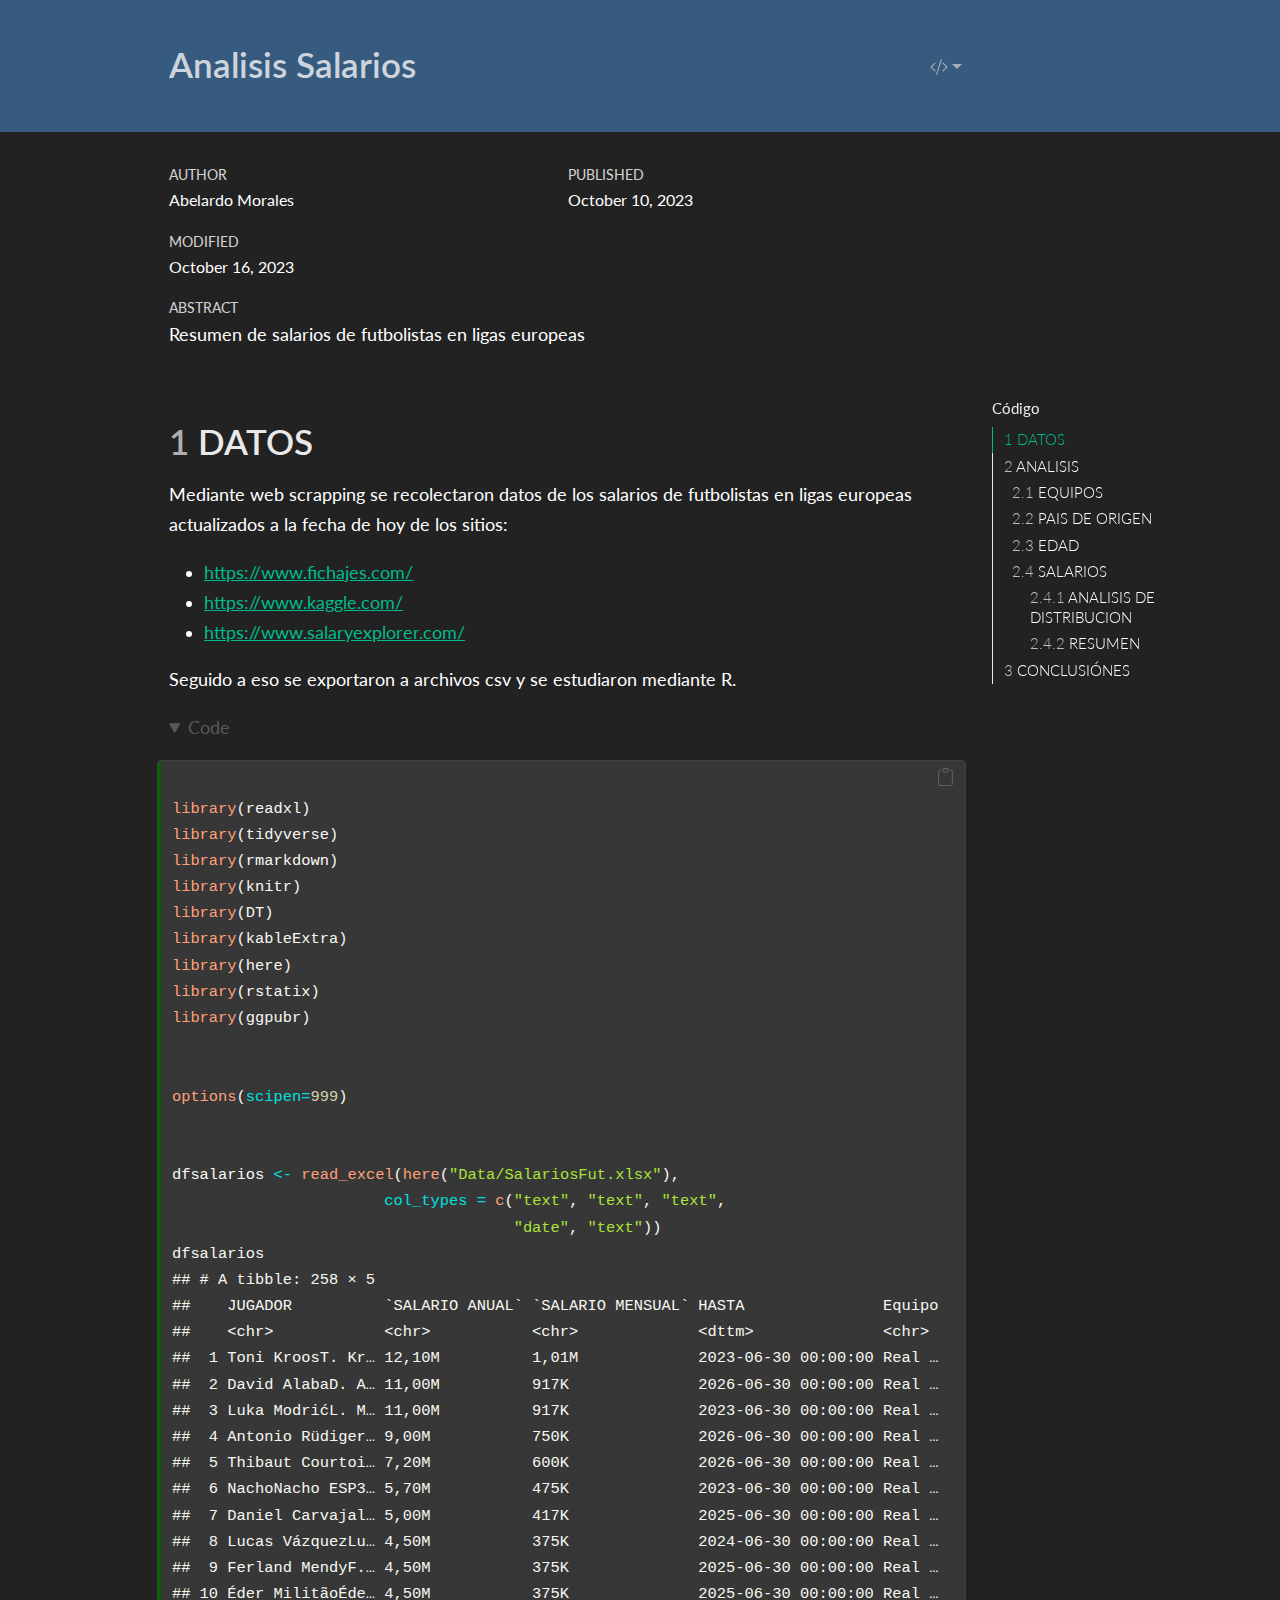
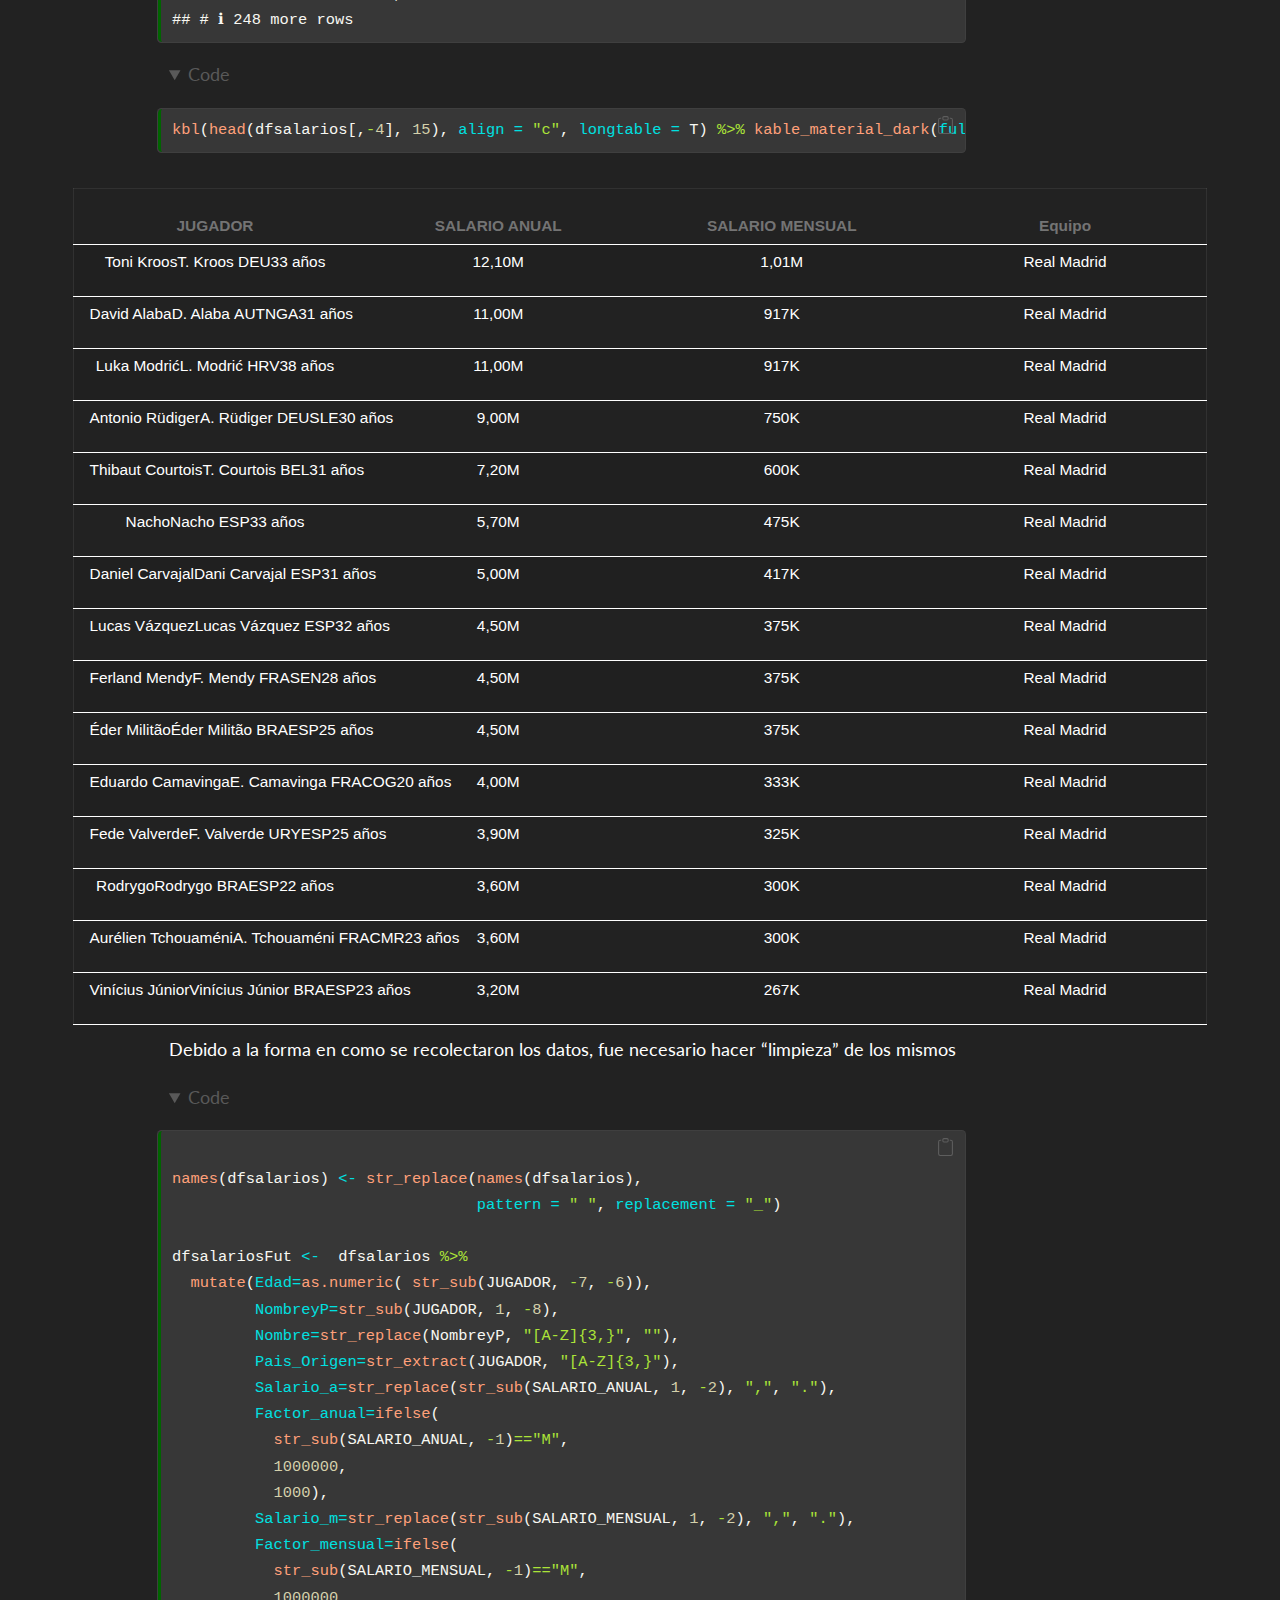
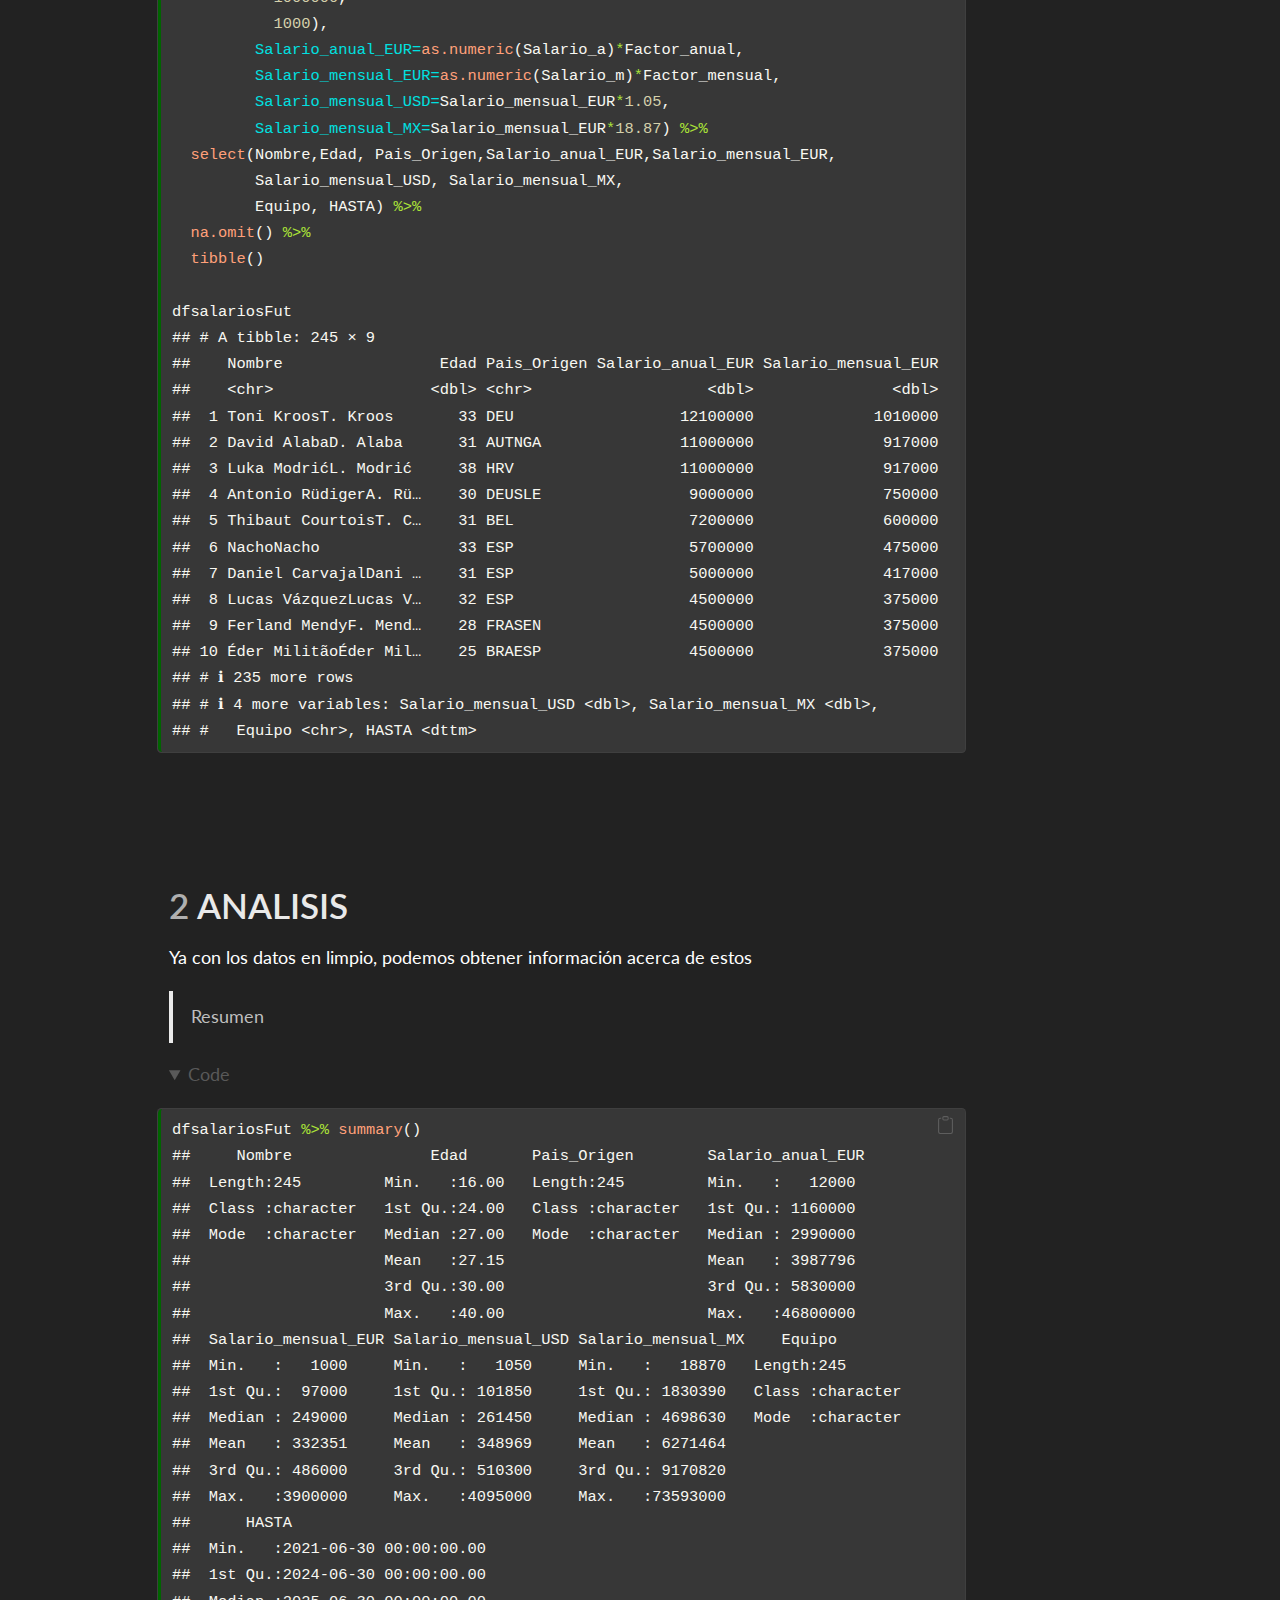
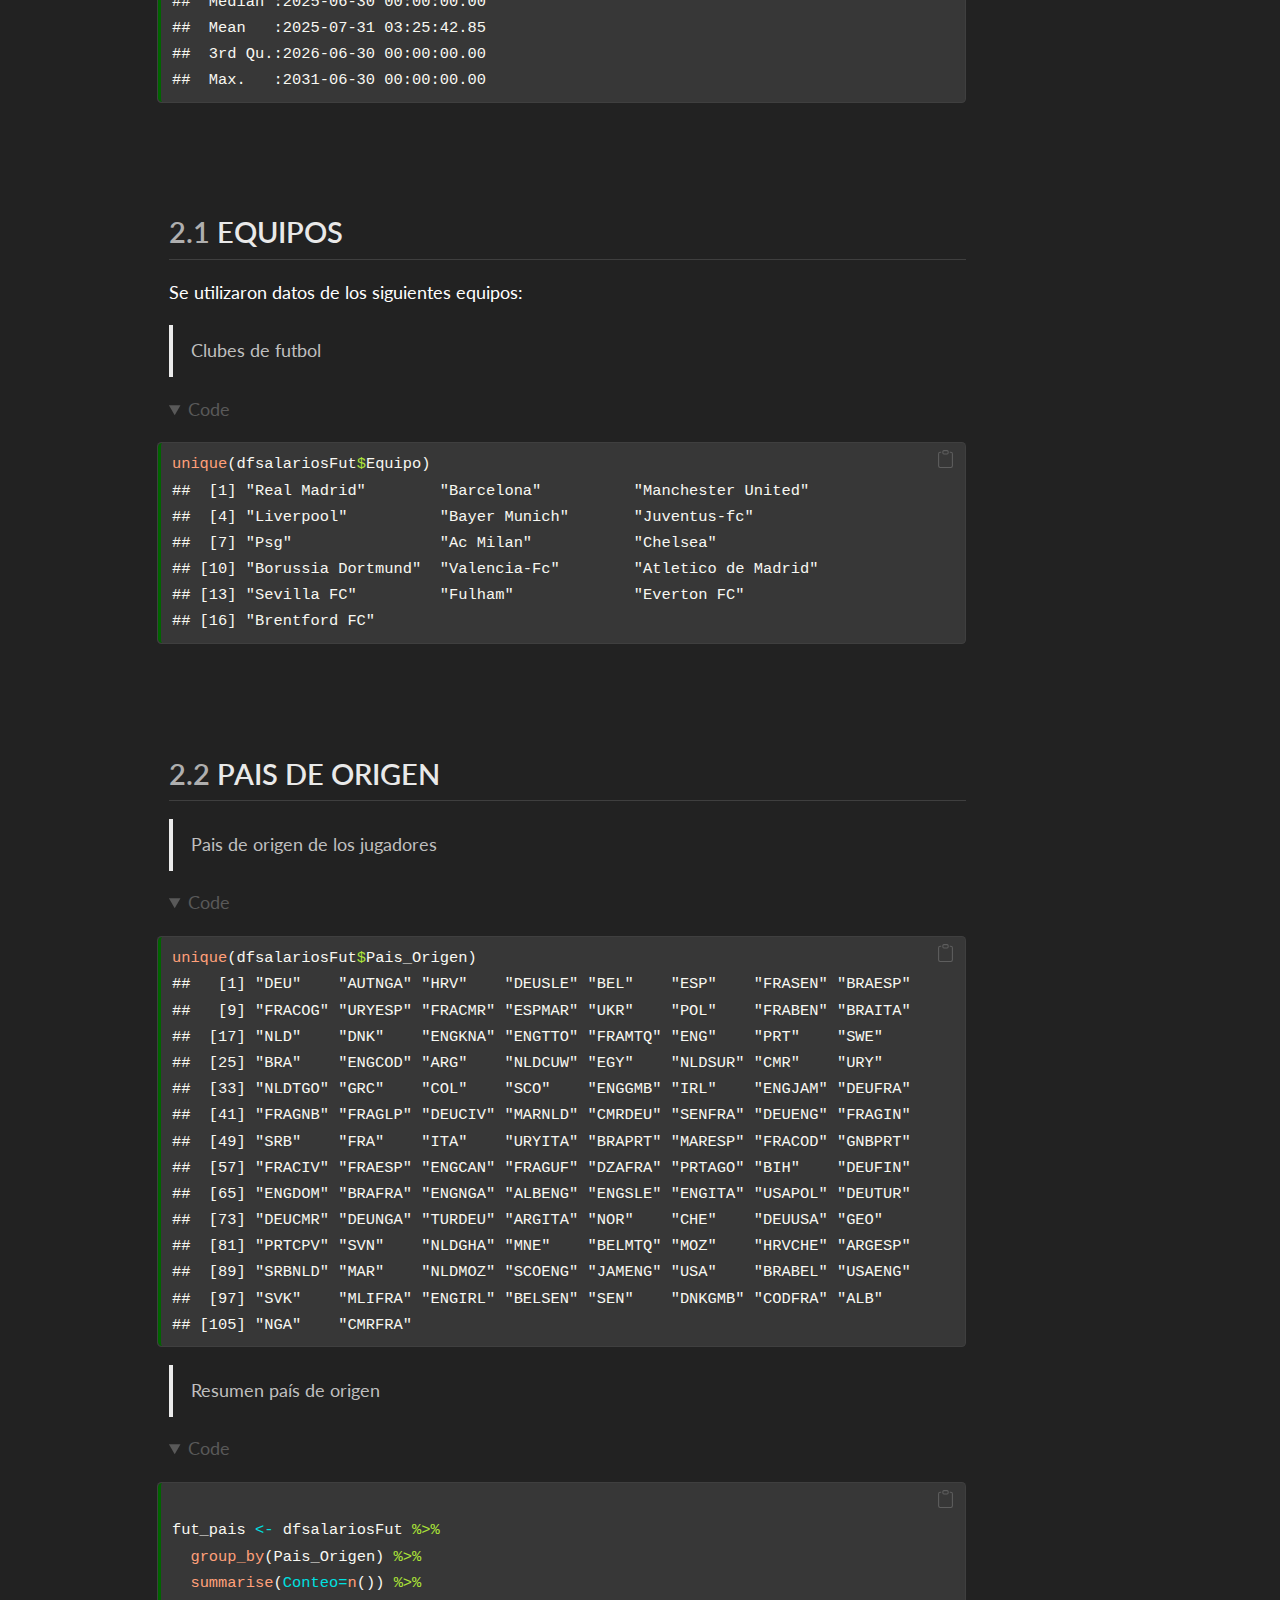
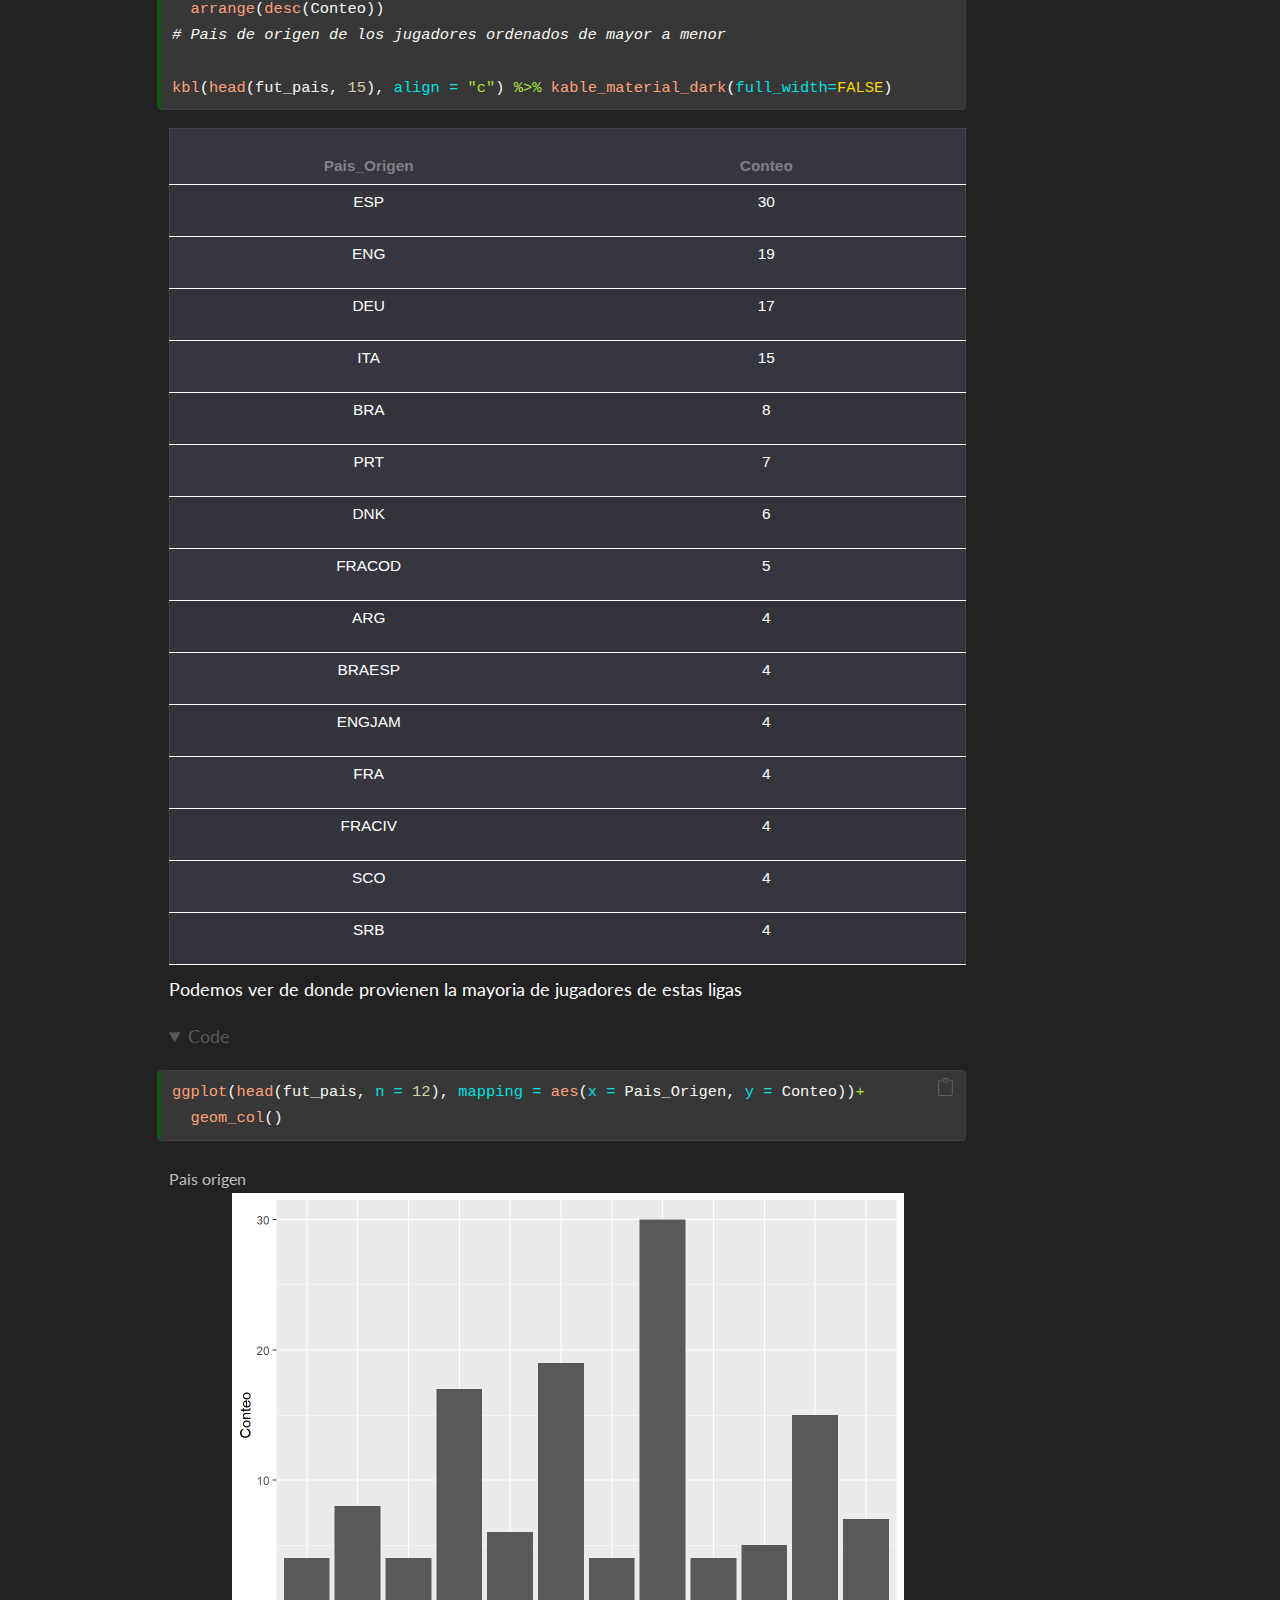
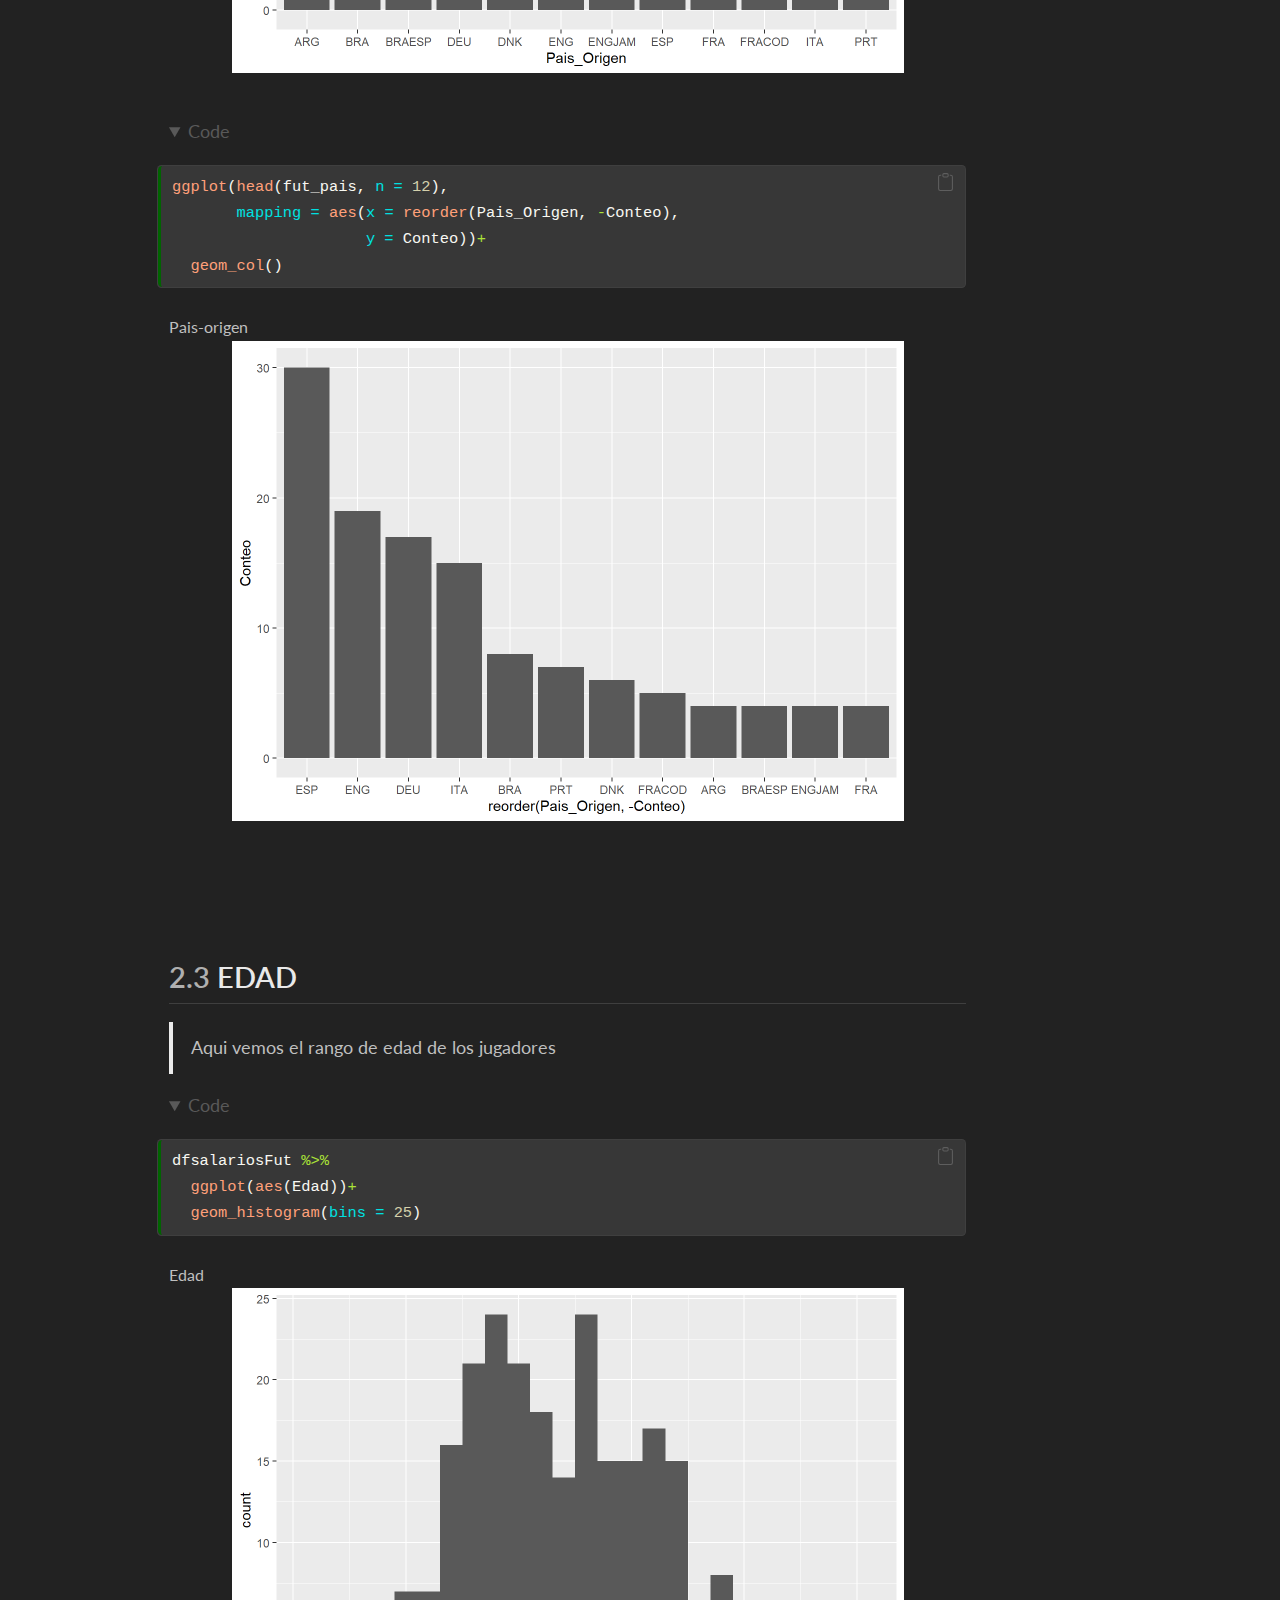
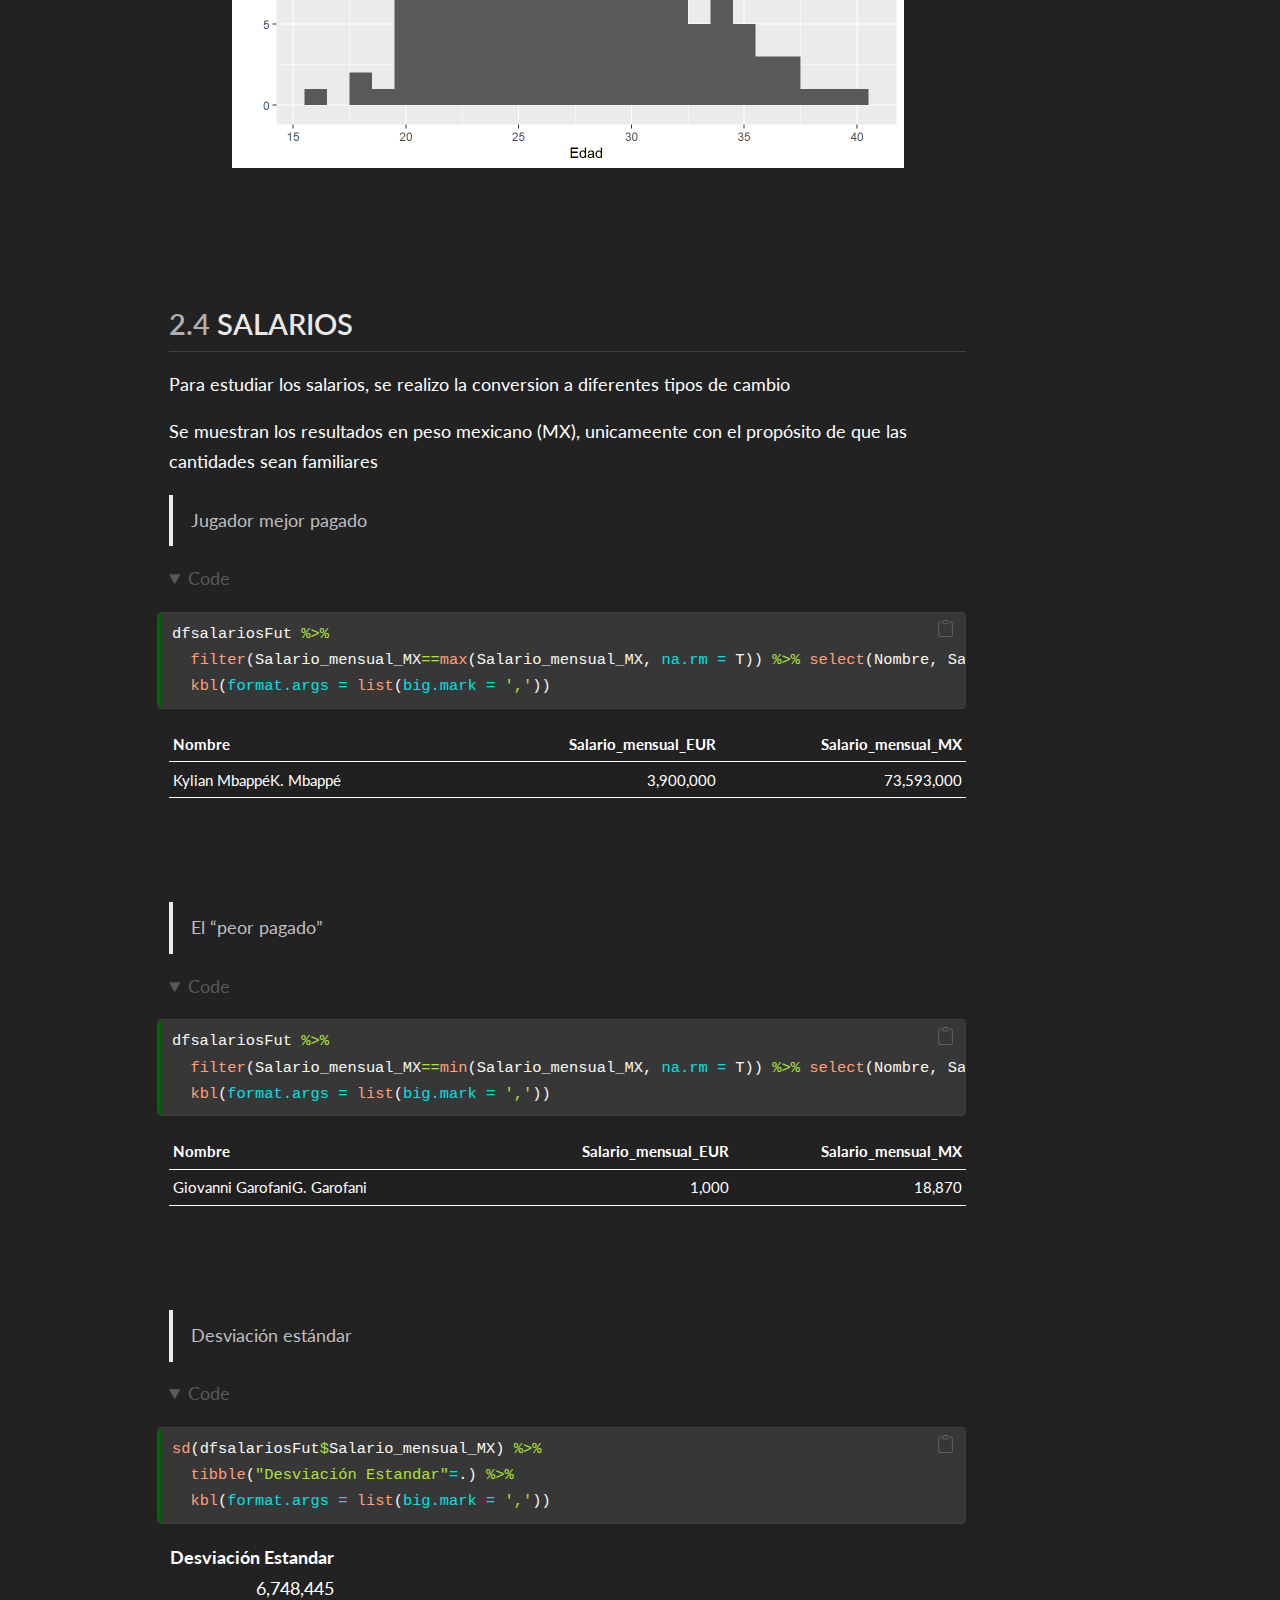
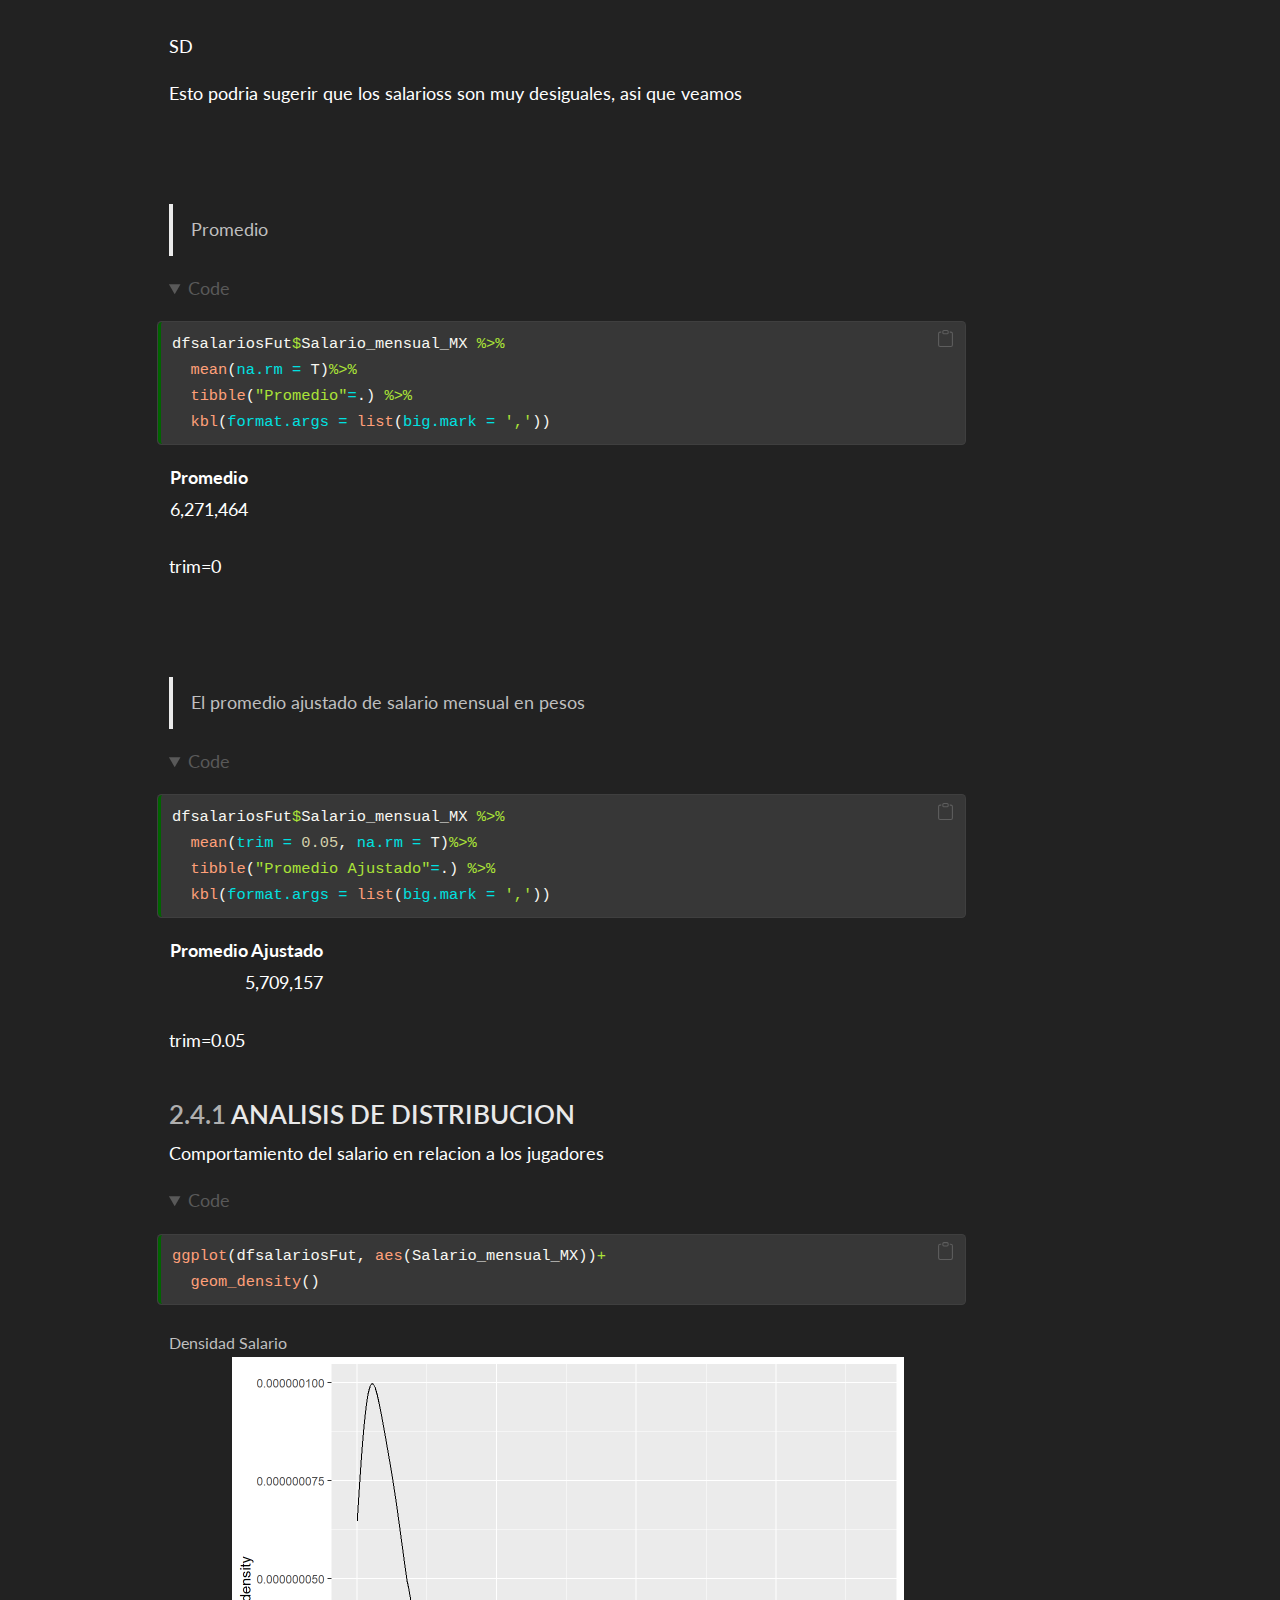
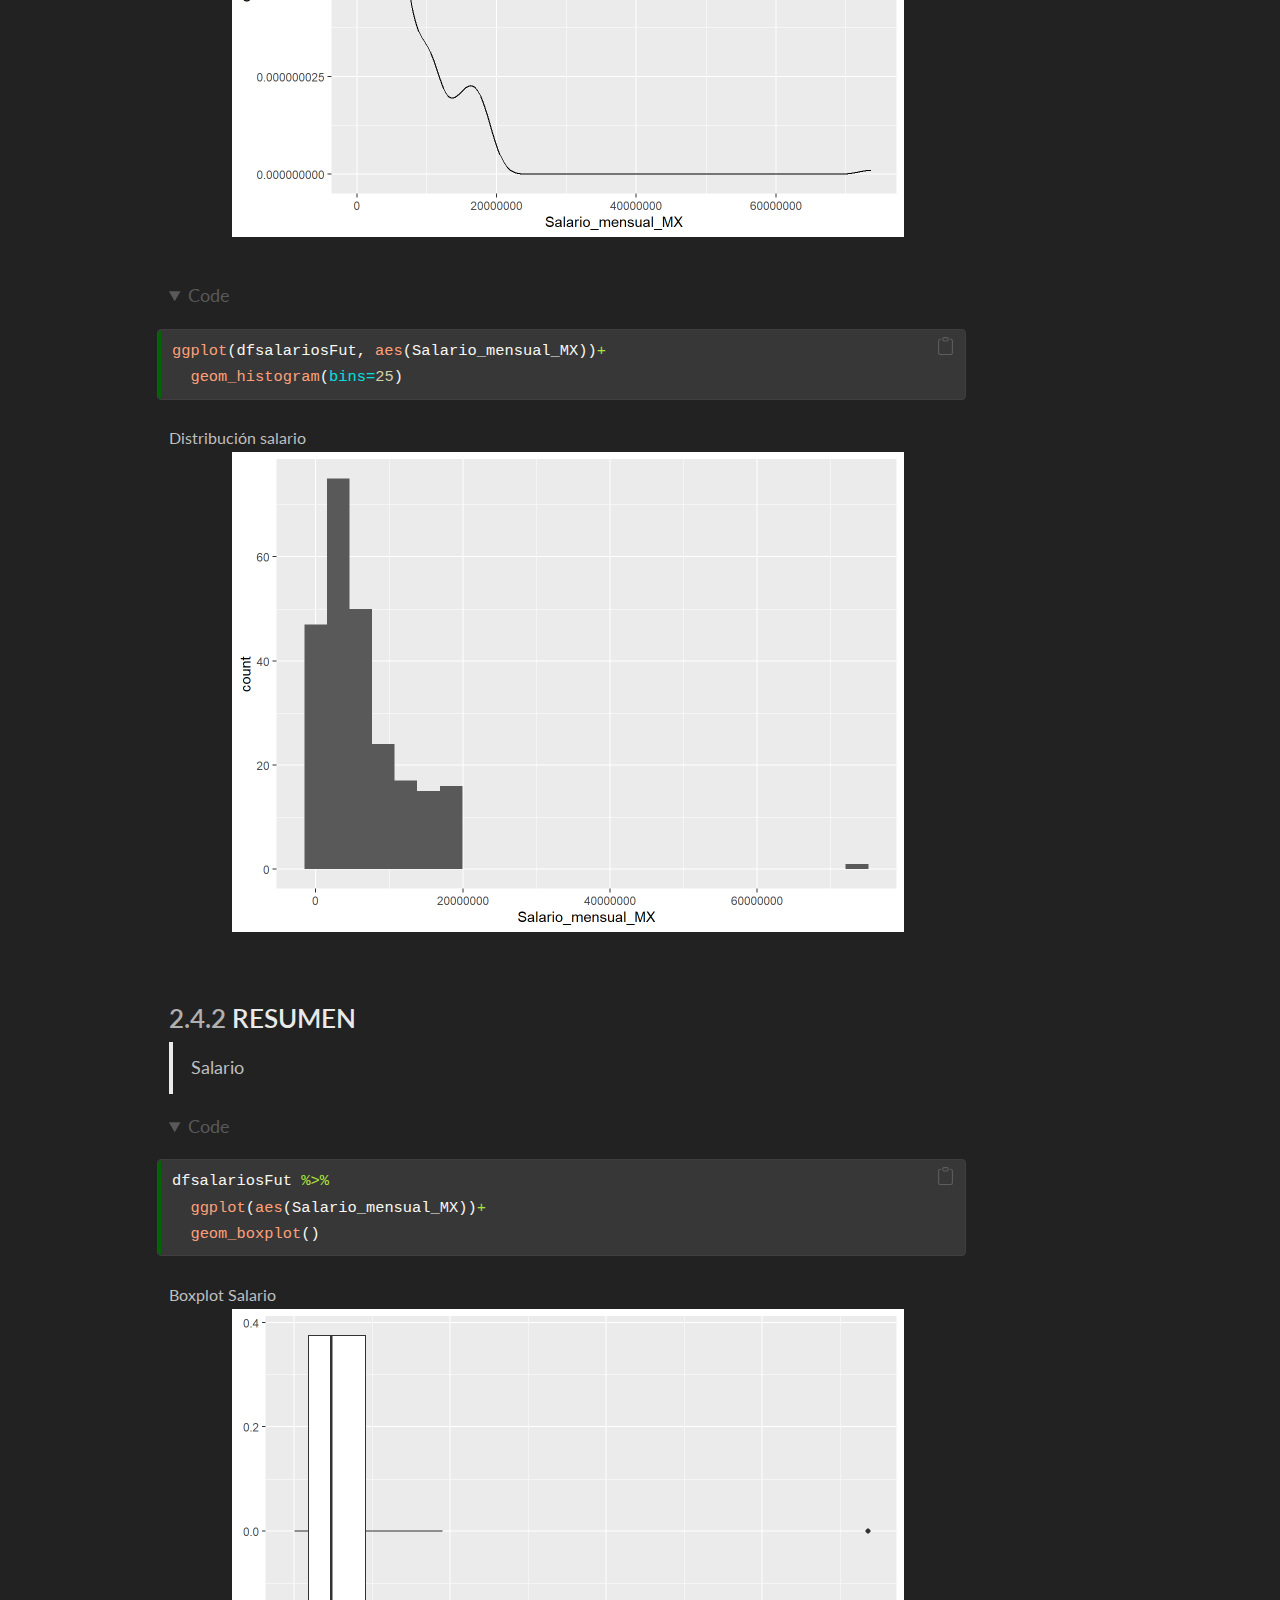
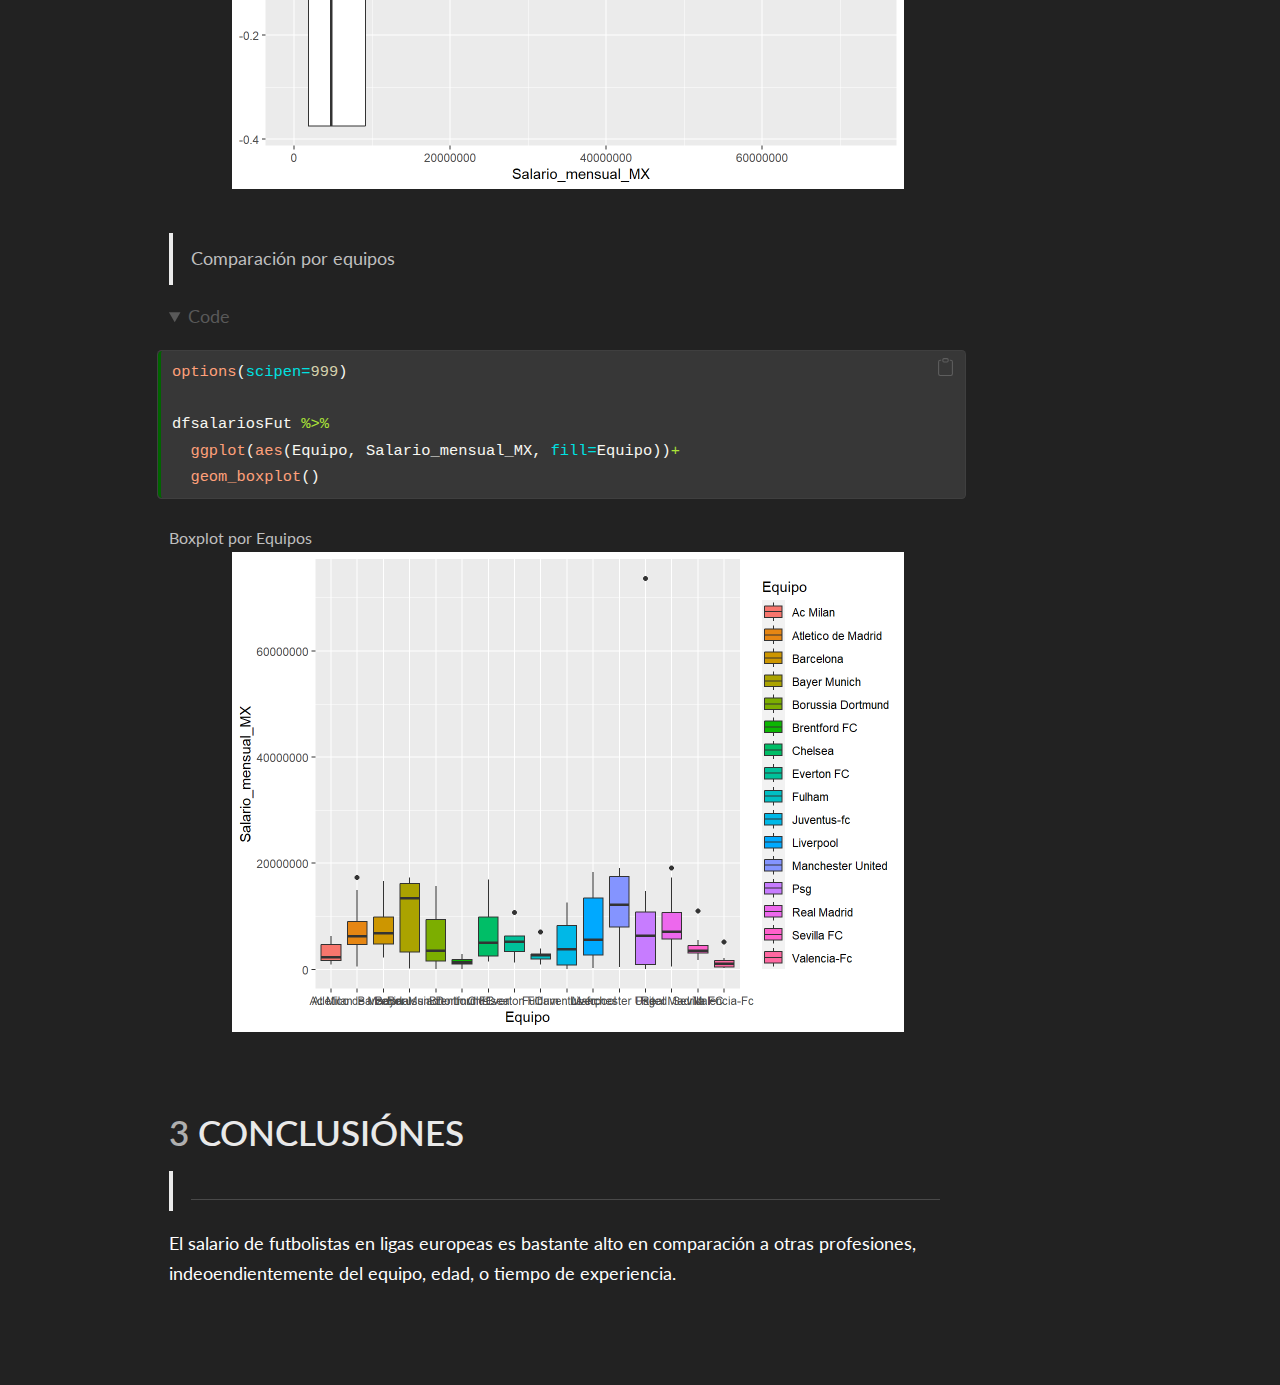
==== ReporteQuarto/index.html @ 5fb4c65b "update" ====
<!DOCTYPE html>
<html xmlns="http://www.w3.org/1999/xhtml" lang="en" xml:lang="en"><head>

<meta charset="utf-8">
<meta name="generator" content="quarto-1.3.450">

<meta name="viewport" content="width=device-width, initial-scale=1.0, user-scalable=yes">

<meta name="author" content="Abelardo Morales">
<meta name="dcterms.date" content="2023-10-10">
<meta name="keywords" content="R">

<title>Analisis Salarios</title>
<style>
code{white-space: pre-wrap;}
span.smallcaps{font-variant: small-caps;}
div.columns{display: flex; gap: min(4vw, 1.5em);}
div.column{flex: auto; overflow-x: auto;}
div.hanging-indent{margin-left: 1.5em; text-indent: -1.5em;}
ul.task-list{list-style: none;}
ul.task-list li input[type="checkbox"] {
  width: 0.8em;
  margin: 0 0.8em 0.2em -1em; /* quarto-specific, see https://github.com/quarto-dev/quarto-cli/issues/4556 */ 
  vertical-align: middle;
}
/* CSS for syntax highlighting */
pre > code.sourceCode { white-space: pre; position: relative; }
pre > code.sourceCode > span { display: inline-block; line-height: 1.25; }
pre > code.sourceCode > span:empty { height: 1.2em; }
.sourceCode { overflow: visible; }
code.sourceCode > span { color: inherit; text-decoration: inherit; }
div.sourceCode { margin: 1em 0; }
pre.sourceCode { margin: 0; }
@media screen {
div.sourceCode { overflow: auto; }
}
@media print {
pre > code.sourceCode { white-space: pre-wrap; }
pre > code.sourceCode > span { text-indent: -5em; padding-left: 5em; }
}
pre.numberSource code
  { counter-reset: source-line 0; }
pre.numberSource code > span
  { position: relative; left: -4em; counter-increment: source-line; }
pre.numberSource code > span > a:first-child::before
  { content: counter(source-line);
    position: relative; left: -1em; text-align: right; vertical-align: baseline;
    border: none; display: inline-block;
    -webkit-touch-callout: none; -webkit-user-select: none;
    -khtml-user-select: none; -moz-user-select: none;
    -ms-user-select: none; user-select: none;
    padding: 0 4px; width: 4em;
  }
pre.numberSource { margin-left: 3em;  padding-left: 4px; }
div.sourceCode
  {   }
@media screen {
pre > code.sourceCode > span > a:first-child::before { text-decoration: underline; }
}
</style>


<script src="index_files/libs/clipboard/clipboard.min.js"></script>
<script src="index_files/libs/quarto-html/quarto.js"></script>
<script src="index_files/libs/quarto-html/popper.min.js"></script>
<script src="index_files/libs/quarto-html/tippy.umd.min.js"></script>
<script src="index_files/libs/quarto-html/anchor.min.js"></script>
<link href="index_files/libs/quarto-html/tippy.css" rel="stylesheet">
<link href="index_files/libs/quarto-html/quarto-syntax-highlighting-dark.css" rel="stylesheet" id="quarto-text-highlighting-styles">
<script src="index_files/libs/bootstrap/bootstrap.min.js"></script>
<link href="index_files/libs/bootstrap/bootstrap-icons.css" rel="stylesheet">
<link href="index_files/libs/bootstrap/bootstrap.min.css" rel="stylesheet" id="quarto-bootstrap" data-mode="dark">
<style>html{ scroll-behavior: smooth; }</style>
<script async="" src="https://hypothes.is/embed.js"></script>

<script src="index_files/libs/kePrint-0.0.1/kePrint.js"></script>
<link href="index_files/libs/lightable-0.0.1/lightable.css" rel="stylesheet">


</head>

<body>

<header id="title-block-header" class="quarto-title-block default page-columns page-full">
  <div class="quarto-title-banner page-columns page-full">
    <div class="quarto-title column-body">
      <div class="quarto-title-block"><div><h1 class="title">Analisis Salarios</h1><button type="button" class="btn code-tools-button dropdown-toggle" id="quarto-code-tools-menu" data-bs-toggle="dropdown" aria-expanded="false"><i class="bi"></i></button><ul class="dropdown-menu dropdown-menu-end" aria-labelelledby="quarto-code-tools-menu"><li><a id="quarto-show-all-code" class="dropdown-item" href="javascript:void(0)" role="button">Show All Code</a></li><li><a id="quarto-hide-all-code" class="dropdown-item" href="javascript:void(0)" role="button">Hide All Code</a></li></ul></div></div>
                      </div>
  </div>
    
  
  <div class="quarto-title-meta">

      <div>
      <div class="quarto-title-meta-heading">Author</div>
      <div class="quarto-title-meta-contents">
               <p>Abelardo Morales </p>
            </div>
    </div>
      
      <div>
      <div class="quarto-title-meta-heading">Published</div>
      <div class="quarto-title-meta-contents">
        <p class="date">October 10, 2023</p>
      </div>
    </div>
    
      <div>
      <div class="quarto-title-meta-heading">Modified</div>
      <div class="quarto-title-meta-contents">
        <p class="date-modified">October 16, 2023</p>
      </div>
    </div>
      
    </div>
    
  <div>
    <div class="abstract">
      <div class="abstract-title">Abstract</div>
      Resumen de salarios de futbolistas en ligas europeas
    </div>
  </div>
  
  </header><div id="quarto-content" class="page-columns page-rows-contents page-layout-article">
<div id="quarto-margin-sidebar" class="sidebar margin-sidebar">
  <nav id="TOC" role="doc-toc" class="toc-active" data-toc-expanded="99">
    <h2 id="toc-title">Código</h2>
   
  <ul>
  <li><a href="#datos" id="toc-datos" class="nav-link active" data-scroll-target="#datos"><span class="header-section-number">1</span> DATOS</a></li>
  <li><a href="#analisis" id="toc-analisis" class="nav-link" data-scroll-target="#analisis"><span class="header-section-number">2</span> ANALISIS</a>
  <ul class="collapse">
  <li><a href="#equipos" id="toc-equipos" class="nav-link" data-scroll-target="#equipos"><span class="header-section-number">2.1</span> EQUIPOS</a></li>
  <li><a href="#pais-de-origen" id="toc-pais-de-origen" class="nav-link" data-scroll-target="#pais-de-origen"><span class="header-section-number">2.2</span> PAIS DE ORIGEN</a></li>
  <li><a href="#edad" id="toc-edad" class="nav-link" data-scroll-target="#edad"><span class="header-section-number">2.3</span> EDAD</a></li>
  <li><a href="#salarios" id="toc-salarios" class="nav-link" data-scroll-target="#salarios"><span class="header-section-number">2.4</span> SALARIOS</a>
  <ul class="collapse">
  <li><a href="#analisis-de-distribucion" id="toc-analisis-de-distribucion" class="nav-link" data-scroll-target="#analisis-de-distribucion"><span class="header-section-number">2.4.1</span> ANALISIS DE DISTRIBUCION</a></li>
  <li><a href="#resumen" id="toc-resumen" class="nav-link" data-scroll-target="#resumen"><span class="header-section-number">2.4.2</span> RESUMEN</a></li>
  </ul></li>
  </ul></li>
  <li><a href="#conclusiónes" id="toc-conclusiónes" class="nav-link" data-scroll-target="#conclusiónes"><span class="header-section-number">3</span> CONCLUSIÓNES</a></li>
  </ul>
</nav>
</div>
<main class="content quarto-banner-title-block page-columns page-full" id="quarto-document-content">




<section id="datos" class="level1 page-columns page-full" data-number="1">
<h1 data-number="1"><span class="header-section-number">1</span> DATOS</h1>
<p>Mediante web scrapping se recolectaron datos de los salarios de futbolistas en ligas europeas actualizados a la fecha de hoy de los sitios:</p>
<ul>
<li><a href="https://www.fichajes.com/" class="uri">https://www.fichajes.com/</a></li>
<li><a href="https://www.kaggle.com/" class="uri">https://www.kaggle.com/</a></li>
<li><a href="https://www.salaryexplorer.com/" class="uri">https://www.salaryexplorer.com/</a></li>
</ul>
<p>Seguido a eso se exportaron a archivos csv y se estudiaron mediante R.</p>
<div class="cell" data-hash="index_cache/html/unnamed-chunk-1_920310e2df97a8ed7e8fec49a8bfa2b3">
<details open="">
<summary>Code</summary>
<div class="sourceCode cell-code" id="cb1"><pre class="sourceCode r code-with-copy"><code class="sourceCode r"><span id="cb1-1"><a href="#cb1-1" aria-hidden="true" tabindex="-1"></a></span>
<span id="cb1-2"><a href="#cb1-2" aria-hidden="true" tabindex="-1"></a><span class="fu">library</span>(readxl)</span>
<span id="cb1-3"><a href="#cb1-3" aria-hidden="true" tabindex="-1"></a><span class="fu">library</span>(tidyverse)</span>
<span id="cb1-4"><a href="#cb1-4" aria-hidden="true" tabindex="-1"></a><span class="fu">library</span>(rmarkdown)</span>
<span id="cb1-5"><a href="#cb1-5" aria-hidden="true" tabindex="-1"></a><span class="fu">library</span>(knitr)</span>
<span id="cb1-6"><a href="#cb1-6" aria-hidden="true" tabindex="-1"></a><span class="fu">library</span>(DT)</span>
<span id="cb1-7"><a href="#cb1-7" aria-hidden="true" tabindex="-1"></a><span class="fu">library</span>(kableExtra)</span>
<span id="cb1-8"><a href="#cb1-8" aria-hidden="true" tabindex="-1"></a><span class="fu">library</span>(here)</span>
<span id="cb1-9"><a href="#cb1-9" aria-hidden="true" tabindex="-1"></a><span class="fu">library</span>(rstatix)</span>
<span id="cb1-10"><a href="#cb1-10" aria-hidden="true" tabindex="-1"></a><span class="fu">library</span>(ggpubr)</span>
<span id="cb1-11"><a href="#cb1-11" aria-hidden="true" tabindex="-1"></a></span>
<span id="cb1-12"><a href="#cb1-12" aria-hidden="true" tabindex="-1"></a></span>
<span id="cb1-13"><a href="#cb1-13" aria-hidden="true" tabindex="-1"></a><span class="fu">options</span>(<span class="at">scipen=</span><span class="dv">999</span>)</span>
<span id="cb1-14"><a href="#cb1-14" aria-hidden="true" tabindex="-1"></a></span>
<span id="cb1-15"><a href="#cb1-15" aria-hidden="true" tabindex="-1"></a></span>
<span id="cb1-16"><a href="#cb1-16" aria-hidden="true" tabindex="-1"></a>dfsalarios <span class="ot">&lt;-</span> <span class="fu">read_excel</span>(<span class="fu">here</span>(<span class="st">"Data/SalariosFut.xlsx"</span>), </span>
<span id="cb1-17"><a href="#cb1-17" aria-hidden="true" tabindex="-1"></a>                       <span class="at">col_types =</span> <span class="fu">c</span>(<span class="st">"text"</span>, <span class="st">"text"</span>, <span class="st">"text"</span>, </span>
<span id="cb1-18"><a href="#cb1-18" aria-hidden="true" tabindex="-1"></a>                                     <span class="st">"date"</span>, <span class="st">"text"</span>))</span>
<span id="cb1-19"><a href="#cb1-19" aria-hidden="true" tabindex="-1"></a>dfsalarios</span>
<span id="cb1-20"><a href="#cb1-20" aria-hidden="true" tabindex="-1"></a><span class="do">## # A tibble: 258 × 5</span></span>
<span id="cb1-21"><a href="#cb1-21" aria-hidden="true" tabindex="-1"></a><span class="do">##    JUGADOR          `SALARIO ANUAL` `SALARIO MENSUAL` HASTA               Equipo</span></span>
<span id="cb1-22"><a href="#cb1-22" aria-hidden="true" tabindex="-1"></a><span class="do">##    &lt;chr&gt;            &lt;chr&gt;           &lt;chr&gt;             &lt;dttm&gt;              &lt;chr&gt; </span></span>
<span id="cb1-23"><a href="#cb1-23" aria-hidden="true" tabindex="-1"></a><span class="do">##  1 Toni KroosT. Kr… 12,10M          1,01M             2023-06-30 00:00:00 Real …</span></span>
<span id="cb1-24"><a href="#cb1-24" aria-hidden="true" tabindex="-1"></a><span class="do">##  2 David AlabaD. A… 11,00M          917K              2026-06-30 00:00:00 Real …</span></span>
<span id="cb1-25"><a href="#cb1-25" aria-hidden="true" tabindex="-1"></a><span class="do">##  3 Luka ModrićL. M… 11,00M          917K              2023-06-30 00:00:00 Real …</span></span>
<span id="cb1-26"><a href="#cb1-26" aria-hidden="true" tabindex="-1"></a><span class="do">##  4 Antonio Rüdiger… 9,00M           750K              2026-06-30 00:00:00 Real …</span></span>
<span id="cb1-27"><a href="#cb1-27" aria-hidden="true" tabindex="-1"></a><span class="do">##  5 Thibaut Courtoi… 7,20M           600K              2026-06-30 00:00:00 Real …</span></span>
<span id="cb1-28"><a href="#cb1-28" aria-hidden="true" tabindex="-1"></a><span class="do">##  6 NachoNacho&nbsp;ESP3… 5,70M           475K              2023-06-30 00:00:00 Real …</span></span>
<span id="cb1-29"><a href="#cb1-29" aria-hidden="true" tabindex="-1"></a><span class="do">##  7 Daniel Carvajal… 5,00M           417K              2025-06-30 00:00:00 Real …</span></span>
<span id="cb1-30"><a href="#cb1-30" aria-hidden="true" tabindex="-1"></a><span class="do">##  8 Lucas VázquezLu… 4,50M           375K              2024-06-30 00:00:00 Real …</span></span>
<span id="cb1-31"><a href="#cb1-31" aria-hidden="true" tabindex="-1"></a><span class="do">##  9 Ferland MendyF.… 4,50M           375K              2025-06-30 00:00:00 Real …</span></span>
<span id="cb1-32"><a href="#cb1-32" aria-hidden="true" tabindex="-1"></a><span class="do">## 10 Éder MilitãoÉde… 4,50M           375K              2025-06-30 00:00:00 Real …</span></span>
<span id="cb1-33"><a href="#cb1-33" aria-hidden="true" tabindex="-1"></a><span class="do">## # ℹ 248 more rows</span></span></code><button title="Copy to Clipboard" class="code-copy-button"><i class="bi"></i></button></pre></div>
</details>
</div>
<div class="cell page-columns page-full" data-hash="index_cache/html/unnamed-chunk-2_e91e4556d98234a581b40a15a7219b8e">
<details open="">
<summary>Code</summary>
<div class="sourceCode cell-code" id="cb2"><pre class="sourceCode r code-with-copy"><code class="sourceCode r"><span id="cb2-1"><a href="#cb2-1" aria-hidden="true" tabindex="-1"></a><span class="fu">kbl</span>(<span class="fu">head</span>(dfsalarios[,<span class="sc">-</span><span class="dv">4</span>], <span class="dv">15</span>), <span class="at">align =</span> <span class="st">"c"</span>, <span class="at">longtable =</span> T) <span class="sc">%&gt;%</span> <span class="fu">kable_material_dark</span>(<span class="at">full_width=</span>T)</span></code><button title="Copy to Clipboard" class="code-copy-button"><i class="bi"></i></button></pre></div>
</details>
<div class="cell-output-display column-page">
<table class="lightable-material-dark table table-sm table-striped small" data-quarto-postprocess="true">
<thead>
<tr class="header">
<th style="text-align: center;" data-quarto-table-cell-role="th">JUGADOR</th>
<th style="text-align: center;" data-quarto-table-cell-role="th">SALARIO ANUAL</th>
<th style="text-align: center;" data-quarto-table-cell-role="th">SALARIO MENSUAL</th>
<th style="text-align: center;" data-quarto-table-cell-role="th">Equipo</th>
</tr>
</thead>
<tbody>
<tr class="odd">
<td style="text-align: center;">Toni KroosT. Kroos&nbsp;DEU33 años</td>
<td style="text-align: center;">12,10M</td>
<td style="text-align: center;">1,01M</td>
<td style="text-align: center;">Real Madrid</td>
</tr>
<tr class="even">
<td style="text-align: center;">David AlabaD. Alaba&nbsp;AUTNGA31 años</td>
<td style="text-align: center;">11,00M</td>
<td style="text-align: center;">917K</td>
<td style="text-align: center;">Real Madrid</td>
</tr>
<tr class="odd">
<td style="text-align: center;">Luka ModrićL. Modrić&nbsp;HRV38 años</td>
<td style="text-align: center;">11,00M</td>
<td style="text-align: center;">917K</td>
<td style="text-align: center;">Real Madrid</td>
</tr>
<tr class="even">
<td style="text-align: center;">Antonio RüdigerA. Rüdiger&nbsp;DEUSLE30 años</td>
<td style="text-align: center;">9,00M</td>
<td style="text-align: center;">750K</td>
<td style="text-align: center;">Real Madrid</td>
</tr>
<tr class="odd">
<td style="text-align: center;">Thibaut CourtoisT. Courtois&nbsp;BEL31 años</td>
<td style="text-align: center;">7,20M</td>
<td style="text-align: center;">600K</td>
<td style="text-align: center;">Real Madrid</td>
</tr>
<tr class="even">
<td style="text-align: center;">NachoNacho&nbsp;ESP33 años</td>
<td style="text-align: center;">5,70M</td>
<td style="text-align: center;">475K</td>
<td style="text-align: center;">Real Madrid</td>
</tr>
<tr class="odd">
<td style="text-align: center;">Daniel CarvajalDani Carvajal&nbsp;ESP31 años</td>
<td style="text-align: center;">5,00M</td>
<td style="text-align: center;">417K</td>
<td style="text-align: center;">Real Madrid</td>
</tr>
<tr class="even">
<td style="text-align: center;">Lucas VázquezLucas Vázquez&nbsp;ESP32 años</td>
<td style="text-align: center;">4,50M</td>
<td style="text-align: center;">375K</td>
<td style="text-align: center;">Real Madrid</td>
</tr>
<tr class="odd">
<td style="text-align: center;">Ferland MendyF. Mendy&nbsp;FRASEN28 años</td>
<td style="text-align: center;">4,50M</td>
<td style="text-align: center;">375K</td>
<td style="text-align: center;">Real Madrid</td>
</tr>
<tr class="even">
<td style="text-align: center;">Éder MilitãoÉder Militão&nbsp;BRAESP25 años</td>
<td style="text-align: center;">4,50M</td>
<td style="text-align: center;">375K</td>
<td style="text-align: center;">Real Madrid</td>
</tr>
<tr class="odd">
<td style="text-align: center;">Eduardo CamavingaE. Camavinga&nbsp;FRACOG20 años</td>
<td style="text-align: center;">4,00M</td>
<td style="text-align: center;">333K</td>
<td style="text-align: center;">Real Madrid</td>
</tr>
<tr class="even">
<td style="text-align: center;">Fede ValverdeF. Valverde&nbsp;URYESP25 años</td>
<td style="text-align: center;">3,90M</td>
<td style="text-align: center;">325K</td>
<td style="text-align: center;">Real Madrid</td>
</tr>
<tr class="odd">
<td style="text-align: center;">RodrygoRodrygo&nbsp;BRAESP22 años</td>
<td style="text-align: center;">3,60M</td>
<td style="text-align: center;">300K</td>
<td style="text-align: center;">Real Madrid</td>
</tr>
<tr class="even">
<td style="text-align: center;">Aurélien TchouaméniA. Tchouaméni&nbsp;FRACMR23 años</td>
<td style="text-align: center;">3,60M</td>
<td style="text-align: center;">300K</td>
<td style="text-align: center;">Real Madrid</td>
</tr>
<tr class="odd">
<td style="text-align: center;">Vinícius JúniorVinícius Júnior&nbsp;BRAESP23 años</td>
<td style="text-align: center;">3,20M</td>
<td style="text-align: center;">267K</td>
<td style="text-align: center;">Real Madrid</td>
</tr>
</tbody>
</table>


</div>
</div>
<p>Debido a la forma en como se recolectaron los datos, fue necesario hacer “limpieza” de los mismos</p>
<div class="cell" data-hash="index_cache/html/unnamed-chunk-3_90f9694af9810aa5d40d7a921f7f5b95">
<details open="">
<summary>Code</summary>
<div class="sourceCode cell-code" id="cb3"><pre class="sourceCode r code-with-copy"><code class="sourceCode r"><span id="cb3-1"><a href="#cb3-1" aria-hidden="true" tabindex="-1"></a> </span>
<span id="cb3-2"><a href="#cb3-2" aria-hidden="true" tabindex="-1"></a><span class="fu">names</span>(dfsalarios) <span class="ot">&lt;-</span> <span class="fu">str_replace</span>(<span class="fu">names</span>(dfsalarios), </span>
<span id="cb3-3"><a href="#cb3-3" aria-hidden="true" tabindex="-1"></a>                                 <span class="at">pattern =</span> <span class="st">" "</span>, <span class="at">replacement =</span> <span class="st">"_"</span>)</span>
<span id="cb3-4"><a href="#cb3-4" aria-hidden="true" tabindex="-1"></a></span>
<span id="cb3-5"><a href="#cb3-5" aria-hidden="true" tabindex="-1"></a>dfsalariosFut <span class="ot">&lt;-</span>  dfsalarios <span class="sc">%&gt;%</span> </span>
<span id="cb3-6"><a href="#cb3-6" aria-hidden="true" tabindex="-1"></a>  <span class="fu">mutate</span>(<span class="at">Edad=</span><span class="fu">as.numeric</span>( <span class="fu">str_sub</span>(JUGADOR, <span class="sc">-</span><span class="dv">7</span>, <span class="sc">-</span><span class="dv">6</span>)),</span>
<span id="cb3-7"><a href="#cb3-7" aria-hidden="true" tabindex="-1"></a>         <span class="at">NombreyP=</span><span class="fu">str_sub</span>(JUGADOR, <span class="dv">1</span>, <span class="sc">-</span><span class="dv">8</span>),</span>
<span id="cb3-8"><a href="#cb3-8" aria-hidden="true" tabindex="-1"></a>         <span class="at">Nombre=</span><span class="fu">str_replace</span>(NombreyP, <span class="st">"[A-Z]{3,}"</span>, <span class="st">""</span>),</span>
<span id="cb3-9"><a href="#cb3-9" aria-hidden="true" tabindex="-1"></a>         <span class="at">Pais_Origen=</span><span class="fu">str_extract</span>(JUGADOR, <span class="st">"[A-Z]{3,}"</span>),</span>
<span id="cb3-10"><a href="#cb3-10" aria-hidden="true" tabindex="-1"></a>         <span class="at">Salario_a=</span><span class="fu">str_replace</span>(<span class="fu">str_sub</span>(SALARIO_ANUAL, <span class="dv">1</span>, <span class="sc">-</span><span class="dv">2</span>), <span class="st">","</span>, <span class="st">"."</span>),</span>
<span id="cb3-11"><a href="#cb3-11" aria-hidden="true" tabindex="-1"></a>         <span class="at">Factor_anual=</span><span class="fu">ifelse</span>(</span>
<span id="cb3-12"><a href="#cb3-12" aria-hidden="true" tabindex="-1"></a>           <span class="fu">str_sub</span>(SALARIO_ANUAL, <span class="sc">-</span><span class="dv">1</span>)<span class="sc">==</span><span class="st">"M"</span>,</span>
<span id="cb3-13"><a href="#cb3-13" aria-hidden="true" tabindex="-1"></a>           <span class="dv">1000000</span>,</span>
<span id="cb3-14"><a href="#cb3-14" aria-hidden="true" tabindex="-1"></a>           <span class="dv">1000</span>),</span>
<span id="cb3-15"><a href="#cb3-15" aria-hidden="true" tabindex="-1"></a>         <span class="at">Salario_m=</span><span class="fu">str_replace</span>(<span class="fu">str_sub</span>(SALARIO_MENSUAL, <span class="dv">1</span>, <span class="sc">-</span><span class="dv">2</span>), <span class="st">","</span>, <span class="st">"."</span>),</span>
<span id="cb3-16"><a href="#cb3-16" aria-hidden="true" tabindex="-1"></a>         <span class="at">Factor_mensual=</span><span class="fu">ifelse</span>(</span>
<span id="cb3-17"><a href="#cb3-17" aria-hidden="true" tabindex="-1"></a>           <span class="fu">str_sub</span>(SALARIO_MENSUAL, <span class="sc">-</span><span class="dv">1</span>)<span class="sc">==</span><span class="st">"M"</span>,</span>
<span id="cb3-18"><a href="#cb3-18" aria-hidden="true" tabindex="-1"></a>           <span class="dv">1000000</span>,</span>
<span id="cb3-19"><a href="#cb3-19" aria-hidden="true" tabindex="-1"></a>           <span class="dv">1000</span>),</span>
<span id="cb3-20"><a href="#cb3-20" aria-hidden="true" tabindex="-1"></a>         <span class="at">Salario_anual_EUR=</span><span class="fu">as.numeric</span>(Salario_a)<span class="sc">*</span>Factor_anual,</span>
<span id="cb3-21"><a href="#cb3-21" aria-hidden="true" tabindex="-1"></a>         <span class="at">Salario_mensual_EUR=</span><span class="fu">as.numeric</span>(Salario_m)<span class="sc">*</span>Factor_mensual,</span>
<span id="cb3-22"><a href="#cb3-22" aria-hidden="true" tabindex="-1"></a>         <span class="at">Salario_mensual_USD=</span>Salario_mensual_EUR<span class="sc">*</span><span class="fl">1.05</span>,</span>
<span id="cb3-23"><a href="#cb3-23" aria-hidden="true" tabindex="-1"></a>         <span class="at">Salario_mensual_MX=</span>Salario_mensual_EUR<span class="sc">*</span><span class="fl">18.87</span>) <span class="sc">%&gt;%</span></span>
<span id="cb3-24"><a href="#cb3-24" aria-hidden="true" tabindex="-1"></a>  <span class="fu">select</span>(Nombre,Edad, Pais_Origen,Salario_anual_EUR,Salario_mensual_EUR,</span>
<span id="cb3-25"><a href="#cb3-25" aria-hidden="true" tabindex="-1"></a>         Salario_mensual_USD, Salario_mensual_MX, </span>
<span id="cb3-26"><a href="#cb3-26" aria-hidden="true" tabindex="-1"></a>         Equipo, HASTA) <span class="sc">%&gt;%</span> </span>
<span id="cb3-27"><a href="#cb3-27" aria-hidden="true" tabindex="-1"></a>  <span class="fu">na.omit</span>() <span class="sc">%&gt;%</span> </span>
<span id="cb3-28"><a href="#cb3-28" aria-hidden="true" tabindex="-1"></a>  <span class="fu">tibble</span>()</span>
<span id="cb3-29"><a href="#cb3-29" aria-hidden="true" tabindex="-1"></a></span>
<span id="cb3-30"><a href="#cb3-30" aria-hidden="true" tabindex="-1"></a>dfsalariosFut</span>
<span id="cb3-31"><a href="#cb3-31" aria-hidden="true" tabindex="-1"></a><span class="do">## # A tibble: 245 × 9</span></span>
<span id="cb3-32"><a href="#cb3-32" aria-hidden="true" tabindex="-1"></a><span class="do">##    Nombre                 Edad Pais_Origen Salario_anual_EUR Salario_mensual_EUR</span></span>
<span id="cb3-33"><a href="#cb3-33" aria-hidden="true" tabindex="-1"></a><span class="do">##    &lt;chr&gt;                 &lt;dbl&gt; &lt;chr&gt;                   &lt;dbl&gt;               &lt;dbl&gt;</span></span>
<span id="cb3-34"><a href="#cb3-34" aria-hidden="true" tabindex="-1"></a><span class="do">##  1 Toni KroosT. Kroos&nbsp;      33 DEU                  12100000             1010000</span></span>
<span id="cb3-35"><a href="#cb3-35" aria-hidden="true" tabindex="-1"></a><span class="do">##  2 David AlabaD. Alaba&nbsp;     31 AUTNGA               11000000              917000</span></span>
<span id="cb3-36"><a href="#cb3-36" aria-hidden="true" tabindex="-1"></a><span class="do">##  3 Luka ModrićL. Modrić&nbsp;    38 HRV                  11000000              917000</span></span>
<span id="cb3-37"><a href="#cb3-37" aria-hidden="true" tabindex="-1"></a><span class="do">##  4 Antonio RüdigerA. Rü…    30 DEUSLE                9000000              750000</span></span>
<span id="cb3-38"><a href="#cb3-38" aria-hidden="true" tabindex="-1"></a><span class="do">##  5 Thibaut CourtoisT. C…    31 BEL                   7200000              600000</span></span>
<span id="cb3-39"><a href="#cb3-39" aria-hidden="true" tabindex="-1"></a><span class="do">##  6 NachoNacho&nbsp;              33 ESP                   5700000              475000</span></span>
<span id="cb3-40"><a href="#cb3-40" aria-hidden="true" tabindex="-1"></a><span class="do">##  7 Daniel CarvajalDani …    31 ESP                   5000000              417000</span></span>
<span id="cb3-41"><a href="#cb3-41" aria-hidden="true" tabindex="-1"></a><span class="do">##  8 Lucas VázquezLucas V…    32 ESP                   4500000              375000</span></span>
<span id="cb3-42"><a href="#cb3-42" aria-hidden="true" tabindex="-1"></a><span class="do">##  9 Ferland MendyF. Mend…    28 FRASEN                4500000              375000</span></span>
<span id="cb3-43"><a href="#cb3-43" aria-hidden="true" tabindex="-1"></a><span class="do">## 10 Éder MilitãoÉder Mil…    25 BRAESP                4500000              375000</span></span>
<span id="cb3-44"><a href="#cb3-44" aria-hidden="true" tabindex="-1"></a><span class="do">## # ℹ 235 more rows</span></span>
<span id="cb3-45"><a href="#cb3-45" aria-hidden="true" tabindex="-1"></a><span class="do">## # ℹ 4 more variables: Salario_mensual_USD &lt;dbl&gt;, Salario_mensual_MX &lt;dbl&gt;,</span></span>
<span id="cb3-46"><a href="#cb3-46" aria-hidden="true" tabindex="-1"></a><span class="do">## #   Equipo &lt;chr&gt;, HASTA &lt;dttm&gt;</span></span></code><button title="Copy to Clipboard" class="code-copy-button"><i class="bi"></i></button></pre></div>
</details>
</div>
<p><br> <br></p>
</section>
<section id="analisis" class="level1" data-number="2">
<h1 data-number="2"><span class="header-section-number">2</span> ANALISIS</h1>
<p>Ya con los datos en limpio, podemos obtener información acerca de estos</p>
<blockquote class="blockquote">
<p>Resumen</p>
</blockquote>
<div class="cell" data-hash="index_cache/html/unnamed-chunk-4_6bdc90100b8bcd603a6a258d94c5fdac">
<details open="">
<summary>Code</summary>
<div class="sourceCode cell-code" id="cb4"><pre class="sourceCode r code-with-copy"><code class="sourceCode r"><span id="cb4-1"><a href="#cb4-1" aria-hidden="true" tabindex="-1"></a>dfsalariosFut <span class="sc">%&gt;%</span> <span class="fu">summary</span>()</span>
<span id="cb4-2"><a href="#cb4-2" aria-hidden="true" tabindex="-1"></a><span class="do">##     Nombre               Edad       Pais_Origen        Salario_anual_EUR </span></span>
<span id="cb4-3"><a href="#cb4-3" aria-hidden="true" tabindex="-1"></a><span class="do">##  Length:245         Min.   :16.00   Length:245         Min.   :   12000  </span></span>
<span id="cb4-4"><a href="#cb4-4" aria-hidden="true" tabindex="-1"></a><span class="do">##  Class :character   1st Qu.:24.00   Class :character   1st Qu.: 1160000  </span></span>
<span id="cb4-5"><a href="#cb4-5" aria-hidden="true" tabindex="-1"></a><span class="do">##  Mode  :character   Median :27.00   Mode  :character   Median : 2990000  </span></span>
<span id="cb4-6"><a href="#cb4-6" aria-hidden="true" tabindex="-1"></a><span class="do">##                     Mean   :27.15                      Mean   : 3987796  </span></span>
<span id="cb4-7"><a href="#cb4-7" aria-hidden="true" tabindex="-1"></a><span class="do">##                     3rd Qu.:30.00                      3rd Qu.: 5830000  </span></span>
<span id="cb4-8"><a href="#cb4-8" aria-hidden="true" tabindex="-1"></a><span class="do">##                     Max.   :40.00                      Max.   :46800000  </span></span>
<span id="cb4-9"><a href="#cb4-9" aria-hidden="true" tabindex="-1"></a><span class="do">##  Salario_mensual_EUR Salario_mensual_USD Salario_mensual_MX    Equipo         </span></span>
<span id="cb4-10"><a href="#cb4-10" aria-hidden="true" tabindex="-1"></a><span class="do">##  Min.   :   1000     Min.   :   1050     Min.   :   18870   Length:245        </span></span>
<span id="cb4-11"><a href="#cb4-11" aria-hidden="true" tabindex="-1"></a><span class="do">##  1st Qu.:  97000     1st Qu.: 101850     1st Qu.: 1830390   Class :character  </span></span>
<span id="cb4-12"><a href="#cb4-12" aria-hidden="true" tabindex="-1"></a><span class="do">##  Median : 249000     Median : 261450     Median : 4698630   Mode  :character  </span></span>
<span id="cb4-13"><a href="#cb4-13" aria-hidden="true" tabindex="-1"></a><span class="do">##  Mean   : 332351     Mean   : 348969     Mean   : 6271464                     </span></span>
<span id="cb4-14"><a href="#cb4-14" aria-hidden="true" tabindex="-1"></a><span class="do">##  3rd Qu.: 486000     3rd Qu.: 510300     3rd Qu.: 9170820                     </span></span>
<span id="cb4-15"><a href="#cb4-15" aria-hidden="true" tabindex="-1"></a><span class="do">##  Max.   :3900000     Max.   :4095000     Max.   :73593000                     </span></span>
<span id="cb4-16"><a href="#cb4-16" aria-hidden="true" tabindex="-1"></a><span class="do">##      HASTA                       </span></span>
<span id="cb4-17"><a href="#cb4-17" aria-hidden="true" tabindex="-1"></a><span class="do">##  Min.   :2021-06-30 00:00:00.00  </span></span>
<span id="cb4-18"><a href="#cb4-18" aria-hidden="true" tabindex="-1"></a><span class="do">##  1st Qu.:2024-06-30 00:00:00.00  </span></span>
<span id="cb4-19"><a href="#cb4-19" aria-hidden="true" tabindex="-1"></a><span class="do">##  Median :2025-06-30 00:00:00.00  </span></span>
<span id="cb4-20"><a href="#cb4-20" aria-hidden="true" tabindex="-1"></a><span class="do">##  Mean   :2025-07-31 03:25:42.85  </span></span>
<span id="cb4-21"><a href="#cb4-21" aria-hidden="true" tabindex="-1"></a><span class="do">##  3rd Qu.:2026-06-30 00:00:00.00  </span></span>
<span id="cb4-22"><a href="#cb4-22" aria-hidden="true" tabindex="-1"></a><span class="do">##  Max.   :2031-06-30 00:00:00.00</span></span></code><button title="Copy to Clipboard" class="code-copy-button"><i class="bi"></i></button></pre></div>
</details>
</div>
<p><br> <br></p>
<div style="page-break-after: always;"></div>
<section id="equipos" class="level2" data-number="2.1">
<h2 data-number="2.1" class="anchored" data-anchor-id="equipos"><span class="header-section-number">2.1</span> EQUIPOS</h2>
<p>Se utilizaron datos de los siguientes equipos:</p>
<blockquote class="blockquote">
<p>Clubes de futbol</p>
</blockquote>
<div class="cell" data-hash="index_cache/html/unnamed-chunk-5_e85d15b7a2f8387075e6447cd6182c23">
<details open="">
<summary>Code</summary>
<div class="sourceCode cell-code" id="cb5"><pre class="sourceCode r code-with-copy"><code class="sourceCode r"><span id="cb5-1"><a href="#cb5-1" aria-hidden="true" tabindex="-1"></a><span class="fu">unique</span>(dfsalariosFut<span class="sc">$</span>Equipo)</span>
<span id="cb5-2"><a href="#cb5-2" aria-hidden="true" tabindex="-1"></a><span class="do">##  [1] "Real Madrid"        "Barcelona"          "Manchester United" </span></span>
<span id="cb5-3"><a href="#cb5-3" aria-hidden="true" tabindex="-1"></a><span class="do">##  [4] "Liverpool"          "Bayer Munich"       "Juventus-fc"       </span></span>
<span id="cb5-4"><a href="#cb5-4" aria-hidden="true" tabindex="-1"></a><span class="do">##  [7] "Psg"                "Ac Milan"           "Chelsea"           </span></span>
<span id="cb5-5"><a href="#cb5-5" aria-hidden="true" tabindex="-1"></a><span class="do">## [10] "Borussia Dortmund"  "Valencia-Fc"        "Atletico de Madrid"</span></span>
<span id="cb5-6"><a href="#cb5-6" aria-hidden="true" tabindex="-1"></a><span class="do">## [13] "Sevilla FC"         "Fulham"             "Everton FC"        </span></span>
<span id="cb5-7"><a href="#cb5-7" aria-hidden="true" tabindex="-1"></a><span class="do">## [16] "Brentford FC"</span></span></code><button title="Copy to Clipboard" class="code-copy-button"><i class="bi"></i></button></pre></div>
</details>
</div>
<p><br> <br></p>
</section>
<section id="pais-de-origen" class="level2" data-number="2.2">
<h2 data-number="2.2" class="anchored" data-anchor-id="pais-de-origen"><span class="header-section-number">2.2</span> PAIS DE ORIGEN</h2>
<blockquote class="blockquote">
<p>Pais de origen de los jugadores</p>
</blockquote>
<div class="cell" data-hash="index_cache/html/unnamed-chunk-6_7d87d6fcafd83e7ec4542884c60b93cf">
<details open="">
<summary>Code</summary>
<div class="sourceCode cell-code" id="cb6"><pre class="sourceCode r code-with-copy"><code class="sourceCode r"><span id="cb6-1"><a href="#cb6-1" aria-hidden="true" tabindex="-1"></a><span class="fu">unique</span>(dfsalariosFut<span class="sc">$</span>Pais_Origen) </span>
<span id="cb6-2"><a href="#cb6-2" aria-hidden="true" tabindex="-1"></a><span class="do">##   [1] "DEU"    "AUTNGA" "HRV"    "DEUSLE" "BEL"    "ESP"    "FRASEN" "BRAESP"</span></span>
<span id="cb6-3"><a href="#cb6-3" aria-hidden="true" tabindex="-1"></a><span class="do">##   [9] "FRACOG" "URYESP" "FRACMR" "ESPMAR" "UKR"    "POL"    "FRABEN" "BRAITA"</span></span>
<span id="cb6-4"><a href="#cb6-4" aria-hidden="true" tabindex="-1"></a><span class="do">##  [17] "NLD"    "DNK"    "ENGKNA" "ENGTTO" "FRAMTQ" "ENG"    "PRT"    "SWE"   </span></span>
<span id="cb6-5"><a href="#cb6-5" aria-hidden="true" tabindex="-1"></a><span class="do">##  [25] "BRA"    "ENGCOD" "ARG"    "NLDCUW" "EGY"    "NLDSUR" "CMR"    "URY"   </span></span>
<span id="cb6-6"><a href="#cb6-6" aria-hidden="true" tabindex="-1"></a><span class="do">##  [33] "NLDTGO" "GRC"    "COL"    "SCO"    "ENGGMB" "IRL"    "ENGJAM" "DEUFRA"</span></span>
<span id="cb6-7"><a href="#cb6-7" aria-hidden="true" tabindex="-1"></a><span class="do">##  [41] "FRAGNB" "FRAGLP" "DEUCIV" "MARNLD" "CMRDEU" "SENFRA" "DEUENG" "FRAGIN"</span></span>
<span id="cb6-8"><a href="#cb6-8" aria-hidden="true" tabindex="-1"></a><span class="do">##  [49] "SRB"    "FRA"    "ITA"    "URYITA" "BRAPRT" "MARESP" "FRACOD" "GNBPRT"</span></span>
<span id="cb6-9"><a href="#cb6-9" aria-hidden="true" tabindex="-1"></a><span class="do">##  [57] "FRACIV" "FRAESP" "ENGCAN" "FRAGUF" "DZAFRA" "PRTAGO" "BIH"    "DEUFIN"</span></span>
<span id="cb6-10"><a href="#cb6-10" aria-hidden="true" tabindex="-1"></a><span class="do">##  [65] "ENGDOM" "BRAFRA" "ENGNGA" "ALBENG" "ENGSLE" "ENGITA" "USAPOL" "DEUTUR"</span></span>
<span id="cb6-11"><a href="#cb6-11" aria-hidden="true" tabindex="-1"></a><span class="do">##  [73] "DEUCMR" "DEUNGA" "TURDEU" "ARGITA" "NOR"    "CHE"    "DEUUSA" "GEO"   </span></span>
<span id="cb6-12"><a href="#cb6-12" aria-hidden="true" tabindex="-1"></a><span class="do">##  [81] "PRTCPV" "SVN"    "NLDGHA" "MNE"    "BELMTQ" "MOZ"    "HRVCHE" "ARGESP"</span></span>
<span id="cb6-13"><a href="#cb6-13" aria-hidden="true" tabindex="-1"></a><span class="do">##  [89] "SRBNLD" "MAR"    "NLDMOZ" "SCOENG" "JAMENG" "USA"    "BRABEL" "USAENG"</span></span>
<span id="cb6-14"><a href="#cb6-14" aria-hidden="true" tabindex="-1"></a><span class="do">##  [97] "SVK"    "MLIFRA" "ENGIRL" "BELSEN" "SEN"    "DNKGMB" "CODFRA" "ALB"   </span></span>
<span id="cb6-15"><a href="#cb6-15" aria-hidden="true" tabindex="-1"></a><span class="do">## [105] "NGA"    "CMRFRA"</span></span></code><button title="Copy to Clipboard" class="code-copy-button"><i class="bi"></i></button></pre></div>
</details>
</div>
<blockquote class="blockquote">
<p>Resumen país de origen</p>
</blockquote>
<div class="cell" data-hash="index_cache/html/unnamed-chunk-7_f0b801174e4e4442638aea2860b38a4b">
<details open="">
<summary>Code</summary>
<div class="sourceCode cell-code" id="cb7"><pre class="sourceCode r code-with-copy"><code class="sourceCode r"><span id="cb7-1"><a href="#cb7-1" aria-hidden="true" tabindex="-1"></a></span>
<span id="cb7-2"><a href="#cb7-2" aria-hidden="true" tabindex="-1"></a>fut_pais <span class="ot">&lt;-</span> dfsalariosFut <span class="sc">%&gt;%</span> </span>
<span id="cb7-3"><a href="#cb7-3" aria-hidden="true" tabindex="-1"></a>  <span class="fu">group_by</span>(Pais_Origen) <span class="sc">%&gt;%</span> </span>
<span id="cb7-4"><a href="#cb7-4" aria-hidden="true" tabindex="-1"></a>  <span class="fu">summarise</span>(<span class="at">Conteo=</span><span class="fu">n</span>()) <span class="sc">%&gt;%</span> </span>
<span id="cb7-5"><a href="#cb7-5" aria-hidden="true" tabindex="-1"></a>  <span class="fu">arrange</span>(<span class="fu">desc</span>(Conteo))</span>
<span id="cb7-6"><a href="#cb7-6" aria-hidden="true" tabindex="-1"></a><span class="co"># Pais de origen de los jugadores ordenados de mayor a menor</span></span>
<span id="cb7-7"><a href="#cb7-7" aria-hidden="true" tabindex="-1"></a></span>
<span id="cb7-8"><a href="#cb7-8" aria-hidden="true" tabindex="-1"></a><span class="fu">kbl</span>(<span class="fu">head</span>(fut_pais, <span class="dv">15</span>), <span class="at">align =</span> <span class="st">"c"</span>) <span class="sc">%&gt;%</span> <span class="fu">kable_material_dark</span>(<span class="at">full_width=</span><span class="cn">FALSE</span>)</span></code><button title="Copy to Clipboard" class="code-copy-button"><i class="bi"></i></button></pre></div>
</details>
<div class="cell-output-display">
<table class="lightable-material-dark table table-sm table-striped small" data-quarto-postprocess="true">
<thead>
<tr class="header">
<th style="text-align: center;" data-quarto-table-cell-role="th">Pais_Origen</th>
<th style="text-align: center;" data-quarto-table-cell-role="th">Conteo</th>
</tr>
</thead>
<tbody>
<tr class="odd">
<td style="text-align: center;">ESP</td>
<td style="text-align: center;">30</td>
</tr>
<tr class="even">
<td style="text-align: center;">ENG</td>
<td style="text-align: center;">19</td>
</tr>
<tr class="odd">
<td style="text-align: center;">DEU</td>
<td style="text-align: center;">17</td>
</tr>
<tr class="even">
<td style="text-align: center;">ITA</td>
<td style="text-align: center;">15</td>
</tr>
<tr class="odd">
<td style="text-align: center;">BRA</td>
<td style="text-align: center;">8</td>
</tr>
<tr class="even">
<td style="text-align: center;">PRT</td>
<td style="text-align: center;">7</td>
</tr>
<tr class="odd">
<td style="text-align: center;">DNK</td>
<td style="text-align: center;">6</td>
</tr>
<tr class="even">
<td style="text-align: center;">FRACOD</td>
<td style="text-align: center;">5</td>
</tr>
<tr class="odd">
<td style="text-align: center;">ARG</td>
<td style="text-align: center;">4</td>
</tr>
<tr class="even">
<td style="text-align: center;">BRAESP</td>
<td style="text-align: center;">4</td>
</tr>
<tr class="odd">
<td style="text-align: center;">ENGJAM</td>
<td style="text-align: center;">4</td>
</tr>
<tr class="even">
<td style="text-align: center;">FRA</td>
<td style="text-align: center;">4</td>
</tr>
<tr class="odd">
<td style="text-align: center;">FRACIV</td>
<td style="text-align: center;">4</td>
</tr>
<tr class="even">
<td style="text-align: center;">SCO</td>
<td style="text-align: center;">4</td>
</tr>
<tr class="odd">
<td style="text-align: center;">SRB</td>
<td style="text-align: center;">4</td>
</tr>
</tbody>
</table>


</div>
</div>
<p>Podemos ver de donde provienen la mayoria de jugadores de estas ligas</p>
<div class="cell" data-hash="index_cache/html/unnamed-chunk-8_e2bb8c92bf0c96a35883a1bee221d112">
<details open="">
<summary>Code</summary>
<div class="sourceCode cell-code" id="cb8"><pre class="sourceCode r code-with-copy"><code class="sourceCode r"><span id="cb8-1"><a href="#cb8-1" aria-hidden="true" tabindex="-1"></a><span class="fu">ggplot</span>(<span class="fu">head</span>(fut_pais, <span class="at">n =</span> <span class="dv">12</span>), <span class="at">mapping =</span> <span class="fu">aes</span>(<span class="at">x =</span> Pais_Origen, <span class="at">y =</span> Conteo))<span class="sc">+</span></span>
<span id="cb8-2"><a href="#cb8-2" aria-hidden="true" tabindex="-1"></a>  <span class="fu">geom_col</span>()</span></code><button title="Copy to Clipboard" class="code-copy-button"><i class="bi"></i></button></pre></div>
</details>
<div class="cell-output-display">
<div class="quarto-figure quarto-figure-center">
<figure class="figure">
<figcaption class="figure-caption">Pais origen</figcaption>
<p><img src="index_files/figure-html/unnamed-chunk-8-1.png" class="img-fluid figure-img" width="672"></p>
</figure>
</div>
</div>
</div>
<div class="cell" data-hash="index_cache/html/unnamed-chunk-9_863ca09a7aa6014f6b1dacf4ea06a6da">
<details open="">
<summary>Code</summary>
<div class="sourceCode cell-code" id="cb9"><pre class="sourceCode r code-with-copy"><code class="sourceCode r"><span id="cb9-1"><a href="#cb9-1" aria-hidden="true" tabindex="-1"></a><span class="fu">ggplot</span>(<span class="fu">head</span>(fut_pais, <span class="at">n =</span> <span class="dv">12</span>), </span>
<span id="cb9-2"><a href="#cb9-2" aria-hidden="true" tabindex="-1"></a>       <span class="at">mapping =</span> <span class="fu">aes</span>(<span class="at">x =</span> <span class="fu">reorder</span>(Pais_Origen, <span class="sc">-</span>Conteo), </span>
<span id="cb9-3"><a href="#cb9-3" aria-hidden="true" tabindex="-1"></a>                     <span class="at">y =</span> Conteo))<span class="sc">+</span></span>
<span id="cb9-4"><a href="#cb9-4" aria-hidden="true" tabindex="-1"></a>  <span class="fu">geom_col</span>()</span></code><button title="Copy to Clipboard" class="code-copy-button"><i class="bi"></i></button></pre></div>
</details>
<div class="cell-output-display">
<div class="quarto-figure quarto-figure-center">
<figure class="figure">
<figcaption class="figure-caption">Pais-origen</figcaption>
<p><img src="index_files/figure-html/unnamed-chunk-9-1.png" class="img-fluid figure-img" width="672"></p>
</figure>
</div>
</div>
</div>
<p><br> <br></p>
</section>
<section id="edad" class="level2" data-number="2.3">
<h2 data-number="2.3" class="anchored" data-anchor-id="edad"><span class="header-section-number">2.3</span> EDAD</h2>
<blockquote class="blockquote">
<p>Aqui vemos el rango de edad de los jugadores</p>
</blockquote>
<div class="cell" data-hash="index_cache/html/unnamed-chunk-10_ff84444537bedd58e442eda73a6161d4">
<details open="">
<summary>Code</summary>
<div class="sourceCode cell-code" id="cb10"><pre class="sourceCode r code-with-copy"><code class="sourceCode r"><span id="cb10-1"><a href="#cb10-1" aria-hidden="true" tabindex="-1"></a>dfsalariosFut <span class="sc">%&gt;%</span> </span>
<span id="cb10-2"><a href="#cb10-2" aria-hidden="true" tabindex="-1"></a>  <span class="fu">ggplot</span>(<span class="fu">aes</span>(Edad))<span class="sc">+</span></span>
<span id="cb10-3"><a href="#cb10-3" aria-hidden="true" tabindex="-1"></a>  <span class="fu">geom_histogram</span>(<span class="at">bins =</span> <span class="dv">25</span>)</span></code><button title="Copy to Clipboard" class="code-copy-button"><i class="bi"></i></button></pre></div>
</details>
<div class="cell-output-display">
<div class="quarto-figure quarto-figure-center">
<figure class="figure">
<figcaption class="figure-caption">Edad</figcaption>
<p><img src="index_files/figure-html/unnamed-chunk-10-1.png" class="img-fluid figure-img" width="672"></p>
</figure>
</div>
</div>
</div>
<p><br> <br></p>
</section>
<section id="salarios" class="level2" data-number="2.4">
<h2 data-number="2.4" class="anchored" data-anchor-id="salarios"><span class="header-section-number">2.4</span> SALARIOS</h2>
<p>Para estudiar los salarios, se realizo la conversion a diferentes tipos de cambio</p>
<p>Se muestran los resultados en peso mexicano (MX), unicameente con el propósito de que las cantidades sean familiares</p>
<blockquote class="blockquote">
<p>Jugador mejor pagado</p>
</blockquote>
<div class="cell" data-hash="index_cache/html/unnamed-chunk-11_32e1f41384477ec407ef754b0ee1a1a2">
<details open="">
<summary>Code</summary>
<div class="sourceCode cell-code" id="cb11"><pre class="sourceCode r code-with-copy"><code class="sourceCode r"><span id="cb11-1"><a href="#cb11-1" aria-hidden="true" tabindex="-1"></a>dfsalariosFut <span class="sc">%&gt;%</span> </span>
<span id="cb11-2"><a href="#cb11-2" aria-hidden="true" tabindex="-1"></a>  <span class="fu">filter</span>(Salario_mensual_MX<span class="sc">==</span><span class="fu">max</span>(Salario_mensual_MX, <span class="at">na.rm =</span> T)) <span class="sc">%&gt;%</span> <span class="fu">select</span>(Nombre, Salario_mensual_EUR, Salario_mensual_MX) <span class="sc">%&gt;%</span> </span>
<span id="cb11-3"><a href="#cb11-3" aria-hidden="true" tabindex="-1"></a>  <span class="fu">kbl</span>(<span class="at">format.args =</span> <span class="fu">list</span>(<span class="at">big.mark =</span> <span class="st">','</span>))</span></code><button title="Copy to Clipboard" class="code-copy-button"><i class="bi"></i></button></pre></div>
</details>
<div class="cell-output-display">
<table data-quarto-postprocess="true" class="table table-sm table-striped small">
<thead>
<tr class="header">
<th style="text-align: left;" data-quarto-table-cell-role="th">Nombre</th>
<th style="text-align: right;" data-quarto-table-cell-role="th">Salario_mensual_EUR</th>
<th style="text-align: right;" data-quarto-table-cell-role="th">Salario_mensual_MX</th>
</tr>
</thead>
<tbody>
<tr class="odd">
<td style="text-align: left;">Kylian MbappéK. Mbappé&nbsp;</td>
<td style="text-align: right;">3,900,000</td>
<td style="text-align: right;">73,593,000</td>
</tr>
</tbody>
</table>


</div>
</div>
<p><br> <br></p>
<blockquote class="blockquote">
<p>El “peor pagado”</p>
</blockquote>
<div class="cell" data-hash="index_cache/html/unnamed-chunk-12_1c359a306b4be008a07fe3c097bb99d4">
<details open="">
<summary>Code</summary>
<div class="sourceCode cell-code" id="cb12"><pre class="sourceCode r code-with-copy"><code class="sourceCode r"><span id="cb12-1"><a href="#cb12-1" aria-hidden="true" tabindex="-1"></a>dfsalariosFut <span class="sc">%&gt;%</span> </span>
<span id="cb12-2"><a href="#cb12-2" aria-hidden="true" tabindex="-1"></a>  <span class="fu">filter</span>(Salario_mensual_MX<span class="sc">==</span><span class="fu">min</span>(Salario_mensual_MX, <span class="at">na.rm =</span> T)) <span class="sc">%&gt;%</span> <span class="fu">select</span>(Nombre, Salario_mensual_EUR, Salario_mensual_MX) <span class="sc">%&gt;%</span> </span>
<span id="cb12-3"><a href="#cb12-3" aria-hidden="true" tabindex="-1"></a>  <span class="fu">kbl</span>(<span class="at">format.args =</span> <span class="fu">list</span>(<span class="at">big.mark =</span> <span class="st">','</span>))</span></code><button title="Copy to Clipboard" class="code-copy-button"><i class="bi"></i></button></pre></div>
</details>
<div class="cell-output-display">
<table data-quarto-postprocess="true" class="table table-sm table-striped small">
<thead>
<tr class="header">
<th style="text-align: left;" data-quarto-table-cell-role="th">Nombre</th>
<th style="text-align: right;" data-quarto-table-cell-role="th">Salario_mensual_EUR</th>
<th style="text-align: right;" data-quarto-table-cell-role="th">Salario_mensual_MX</th>
</tr>
</thead>
<tbody>
<tr class="odd">
<td style="text-align: left;">Giovanni GarofaniG. Garofani&nbsp;</td>
<td style="text-align: right;">1,000</td>
<td style="text-align: right;">18,870</td>
</tr>
</tbody>
</table>


</div>
</div>
<p><br> <br></p>
<blockquote class="blockquote">
<p>Desviación estándar</p>
</blockquote>
<div class="cell" data-hash="index_cache/html/unnamed-chunk-13_32aecd4300f8a1d3186fa194ef0a09af">
<details open="">
<summary>Code</summary>
<div class="sourceCode cell-code" id="cb13"><pre class="sourceCode r code-with-copy"><code class="sourceCode r"><span id="cb13-1"><a href="#cb13-1" aria-hidden="true" tabindex="-1"></a><span class="fu">sd</span>(dfsalariosFut<span class="sc">$</span>Salario_mensual_MX) <span class="sc">%&gt;%</span> </span>
<span id="cb13-2"><a href="#cb13-2" aria-hidden="true" tabindex="-1"></a>  <span class="fu">tibble</span>(<span class="st">"Desviación Estandar"</span><span class="ot">=</span>.) <span class="sc">%&gt;%</span> </span>
<span id="cb13-3"><a href="#cb13-3" aria-hidden="true" tabindex="-1"></a>  <span class="fu">kbl</span>(<span class="at">format.args =</span> <span class="fu">list</span>(<span class="at">big.mark =</span> <span class="st">','</span>))</span></code><button title="Copy to Clipboard" class="code-copy-button"><i class="bi"></i></button></pre></div>
</details>
<div class="cell-output-display">

<table>
<thead>
<tr>
<th style="text-align:right;">
Desviación Estandar
</th>
</tr>
</thead>
<tbody>
<tr>
<td style="text-align:right;">
6,748,445
</td>
</tr>
</tbody>

</table>
<p>SD</p>
</div>
</div>
<p>Esto podria sugerir que los salarioss son muy desiguales, asi que veamos</p>
<p><br> <br></p>
<blockquote class="blockquote">
<p>Promedio</p>
</blockquote>
<div class="cell" data-hash="index_cache/html/unnamed-chunk-14_569b4860f3b33ad3278340c09bd027e8">
<details open="">
<summary>Code</summary>
<div class="sourceCode cell-code" id="cb14"><pre class="sourceCode r code-with-copy"><code class="sourceCode r"><span id="cb14-1"><a href="#cb14-1" aria-hidden="true" tabindex="-1"></a>dfsalariosFut<span class="sc">$</span>Salario_mensual_MX <span class="sc">%&gt;%</span> </span>
<span id="cb14-2"><a href="#cb14-2" aria-hidden="true" tabindex="-1"></a>  <span class="fu">mean</span>(<span class="at">na.rm =</span> T)<span class="sc">%&gt;%</span> </span>
<span id="cb14-3"><a href="#cb14-3" aria-hidden="true" tabindex="-1"></a>  <span class="fu">tibble</span>(<span class="st">"Promedio"</span><span class="ot">=</span>.) <span class="sc">%&gt;%</span> </span>
<span id="cb14-4"><a href="#cb14-4" aria-hidden="true" tabindex="-1"></a>  <span class="fu">kbl</span>(<span class="at">format.args =</span> <span class="fu">list</span>(<span class="at">big.mark =</span> <span class="st">','</span>))</span></code><button title="Copy to Clipboard" class="code-copy-button"><i class="bi"></i></button></pre></div>
</details>
<div class="cell-output-display">

<table>
<thead>
<tr>
<th style="text-align:right;">
Promedio
</th>
</tr>
</thead>
<tbody>
<tr>
<td style="text-align:right;">
6,271,464
</td>
</tr>
</tbody>

</table>
<p>trim=0</p>
</div>
</div>
<p><br> <br></p>
<blockquote class="blockquote">
<p>El promedio ajustado de salario mensual en pesos</p>
</blockquote>
<div class="cell" data-hash="index_cache/html/unnamed-chunk-15_7231bc364de60a72f6c87f7a5fd3ada8">
<details open="">
<summary>Code</summary>
<div class="sourceCode cell-code" id="cb15"><pre class="sourceCode r code-with-copy"><code class="sourceCode r"><span id="cb15-1"><a href="#cb15-1" aria-hidden="true" tabindex="-1"></a>dfsalariosFut<span class="sc">$</span>Salario_mensual_MX <span class="sc">%&gt;%</span> </span>
<span id="cb15-2"><a href="#cb15-2" aria-hidden="true" tabindex="-1"></a>  <span class="fu">mean</span>(<span class="at">trim =</span> <span class="fl">0.05</span>, <span class="at">na.rm =</span> T)<span class="sc">%&gt;%</span> </span>
<span id="cb15-3"><a href="#cb15-3" aria-hidden="true" tabindex="-1"></a>  <span class="fu">tibble</span>(<span class="st">"Promedio Ajustado"</span><span class="ot">=</span>.) <span class="sc">%&gt;%</span> </span>
<span id="cb15-4"><a href="#cb15-4" aria-hidden="true" tabindex="-1"></a>  <span class="fu">kbl</span>(<span class="at">format.args =</span> <span class="fu">list</span>(<span class="at">big.mark =</span> <span class="st">','</span>))</span></code><button title="Copy to Clipboard" class="code-copy-button"><i class="bi"></i></button></pre></div>
</details>
<div class="cell-output-display">

<table>
<thead>
<tr>
<th style="text-align:right;">
Promedio Ajustado
</th>
</tr>
</thead>
<tbody>
<tr>
<td style="text-align:right;">
5,709,157
</td>
</tr>
</tbody>

</table>
<p>trim=0.05</p>
</div>
</div>
<section id="analisis-de-distribucion" class="level3" data-number="2.4.1">
<h3 data-number="2.4.1" class="anchored" data-anchor-id="analisis-de-distribucion"><span class="header-section-number">2.4.1</span> ANALISIS DE DISTRIBUCION</h3>
<p>Comportamiento del salario en relacion a los jugadores</p>
<div class="cell" data-hash="index_cache/html/unnamed-chunk-16_05d91124ac181d1146a9d190902d1766">
<details open="">
<summary>Code</summary>
<div class="sourceCode cell-code" id="cb16"><pre class="sourceCode r code-with-copy"><code class="sourceCode r"><span id="cb16-1"><a href="#cb16-1" aria-hidden="true" tabindex="-1"></a><span class="fu">ggplot</span>(dfsalariosFut, <span class="fu">aes</span>(Salario_mensual_MX))<span class="sc">+</span></span>
<span id="cb16-2"><a href="#cb16-2" aria-hidden="true" tabindex="-1"></a>  <span class="fu">geom_density</span>()</span></code><button title="Copy to Clipboard" class="code-copy-button"><i class="bi"></i></button></pre></div>
</details>
<div class="cell-output-display">
<div class="quarto-figure quarto-figure-center">
<figure class="figure">
<figcaption class="figure-caption">Densidad Salario</figcaption>
<p><img src="index_files/figure-html/unnamed-chunk-16-1.png" class="img-fluid figure-img" width="672"></p>
</figure>
</div>
</div>
</div>
<div class="cell" data-hash="index_cache/html/unnamed-chunk-17_6e121311082df409739d0f165eb2d909">
<details open="">
<summary>Code</summary>
<div class="sourceCode cell-code" id="cb17"><pre class="sourceCode r code-with-copy"><code class="sourceCode r"><span id="cb17-1"><a href="#cb17-1" aria-hidden="true" tabindex="-1"></a><span class="fu">ggplot</span>(dfsalariosFut, <span class="fu">aes</span>(Salario_mensual_MX))<span class="sc">+</span></span>
<span id="cb17-2"><a href="#cb17-2" aria-hidden="true" tabindex="-1"></a>  <span class="fu">geom_histogram</span>(<span class="at">bins=</span><span class="dv">25</span>)</span></code><button title="Copy to Clipboard" class="code-copy-button"><i class="bi"></i></button></pre></div>
</details>
<div class="cell-output-display">
<div class="quarto-figure quarto-figure-center">
<figure class="figure">
<figcaption class="figure-caption">Distribución salario</figcaption>
<p><img src="index_files/figure-html/unnamed-chunk-17-1.png" class="img-fluid figure-img" width="672"></p>
</figure>
</div>
</div>
</div>
</section>
<section id="resumen" class="level3" data-number="2.4.2">
<h3 data-number="2.4.2" class="anchored" data-anchor-id="resumen"><span class="header-section-number">2.4.2</span> RESUMEN</h3>
<blockquote class="blockquote">
<p>Salario</p>
</blockquote>
<div class="cell" data-hash="index_cache/html/unnamed-chunk-18_5d281b9a470c514c6c26e8bb27467606">
<details open="">
<summary>Code</summary>
<div class="sourceCode cell-code" id="cb18"><pre class="sourceCode r code-with-copy"><code class="sourceCode r"><span id="cb18-1"><a href="#cb18-1" aria-hidden="true" tabindex="-1"></a>dfsalariosFut <span class="sc">%&gt;%</span> </span>
<span id="cb18-2"><a href="#cb18-2" aria-hidden="true" tabindex="-1"></a>  <span class="fu">ggplot</span>(<span class="fu">aes</span>(Salario_mensual_MX))<span class="sc">+</span></span>
<span id="cb18-3"><a href="#cb18-3" aria-hidden="true" tabindex="-1"></a>  <span class="fu">geom_boxplot</span>()</span></code><button title="Copy to Clipboard" class="code-copy-button"><i class="bi"></i></button></pre></div>
</details>
<div class="cell-output-display">
<div class="quarto-figure quarto-figure-center">
<figure class="figure">
<figcaption class="figure-caption">Boxplot Salario</figcaption>
<p><img src="index_files/figure-html/unnamed-chunk-18-1.png" class="img-fluid figure-img" width="672"></p>
</figure>
</div>
</div>
</div>
<blockquote class="blockquote">
<p>Comparación por equipos</p>
</blockquote>
<div class="cell" data-hash="index_cache/html/unnamed-chunk-19_c14b374bdaa97d57ceabe182ee67b855">
<details open="">
<summary>Code</summary>
<div class="sourceCode cell-code" id="cb19"><pre class="sourceCode r code-with-copy"><code class="sourceCode r"><span id="cb19-1"><a href="#cb19-1" aria-hidden="true" tabindex="-1"></a><span class="fu">options</span>(<span class="at">scipen=</span><span class="dv">999</span>)</span>
<span id="cb19-2"><a href="#cb19-2" aria-hidden="true" tabindex="-1"></a></span>
<span id="cb19-3"><a href="#cb19-3" aria-hidden="true" tabindex="-1"></a>dfsalariosFut <span class="sc">%&gt;%</span> </span>
<span id="cb19-4"><a href="#cb19-4" aria-hidden="true" tabindex="-1"></a>  <span class="fu">ggplot</span>(<span class="fu">aes</span>(Equipo, Salario_mensual_MX, <span class="at">fill=</span>Equipo))<span class="sc">+</span></span>
<span id="cb19-5"><a href="#cb19-5" aria-hidden="true" tabindex="-1"></a>  <span class="fu">geom_boxplot</span>()</span></code><button title="Copy to Clipboard" class="code-copy-button"><i class="bi"></i></button></pre></div>
</details>
<div class="cell-output-display">
<div class="quarto-figure quarto-figure-center">
<figure class="figure">
<figcaption class="figure-caption">Boxplot por Equipos</figcaption>
<p><img src="index_files/figure-html/unnamed-chunk-19-1.png" class="img-fluid figure-img" width="672"></p>
</figure>
</div>
</div>
</div>
</section>
</section>
</section>
<section id="conclusiónes" class="level1" data-number="3">
<h1 data-number="3"><span class="header-section-number">3</span> CONCLUSIÓNES</h1>
<blockquote class="blockquote">
<hr>
</blockquote>
<p>El salario de futbolistas en ligas europeas es bastante alto en comparación a otras profesiones, indeoendientemente del equipo, edad, o tiempo de experiencia.</p>
</section>

</main>
<!-- /main column -->
<script id="quarto-html-after-body" type="application/javascript">
window.document.addEventListener("DOMContentLoaded", function (event) {
  const toggleBodyColorMode = (bsSheetEl) => {
    const mode = bsSheetEl.getAttribute("data-mode");
    const bodyEl = window.document.querySelector("body");
    if (mode === "dark") {
      bodyEl.classList.add("quarto-dark");
      bodyEl.classList.remove("quarto-light");
    } else {
      bodyEl.classList.add("quarto-light");
      bodyEl.classList.remove("quarto-dark");
    }
  }
  const toggleBodyColorPrimary = () => {
    const bsSheetEl = window.document.querySelector("link#quarto-bootstrap");
    if (bsSheetEl) {
      toggleBodyColorMode(bsSheetEl);
    }
  }
  toggleBodyColorPrimary();  
  const icon = "";
  const anchorJS = new window.AnchorJS();
  anchorJS.options = {
    placement: 'right',
    icon: icon
  };
  anchorJS.add('.anchored');
  const isCodeAnnotation = (el) => {
    for (const clz of el.classList) {
      if (clz.startsWith('code-annotation-')) {                     
        return true;
      }
    }
    return false;
  }
  const clipboard = new window.ClipboardJS('.code-copy-button', {
    text: function(trigger) {
      const codeEl = trigger.previousElementSibling.cloneNode(true);
      for (const childEl of codeEl.children) {
        if (isCodeAnnotation(childEl)) {
          childEl.remove();
        }
      }
      return codeEl.innerText;
    }
  });
  clipboard.on('success', function(e) {
    // button target
    const button = e.trigger;
    // don't keep focus
    button.blur();
    // flash "checked"
    button.classList.add('code-copy-button-checked');
    var currentTitle = button.getAttribute("title");
    button.setAttribute("title", "Copied!");
    let tooltip;
    if (window.bootstrap) {
      button.setAttribute("data-bs-toggle", "tooltip");
      button.setAttribute("data-bs-placement", "left");
      button.setAttribute("data-bs-title", "Copied!");
      tooltip = new bootstrap.Tooltip(button, 
        { trigger: "manual", 
          customClass: "code-copy-button-tooltip",
          offset: [0, -8]});
      tooltip.show();    
    }
    setTimeout(function() {
      if (tooltip) {
        tooltip.hide();
        button.removeAttribute("data-bs-title");
        button.removeAttribute("data-bs-toggle");
        button.removeAttribute("data-bs-placement");
      }
      button.setAttribute("title", currentTitle);
      button.classList.remove('code-copy-button-checked');
    }, 1000);
    // clear code selection
    e.clearSelection();
  });
  const viewSource = window.document.getElementById('quarto-view-source') ||
                     window.document.getElementById('quarto-code-tools-source');
  if (viewSource) {
    const sourceUrl = viewSource.getAttribute("data-quarto-source-url");
    viewSource.addEventListener("click", function(e) {
      if (sourceUrl) {
        // rstudio viewer pane
        if (/\bcapabilities=\b/.test(window.location)) {
          window.open(sourceUrl);
        } else {
          window.location.href = sourceUrl;
        }
      } else {
        const modal = new bootstrap.Modal(document.getElementById('quarto-embedded-source-code-modal'));
        modal.show();
      }
      return false;
    });
  }
  function toggleCodeHandler(show) {
    return function(e) {
      const detailsSrc = window.document.querySelectorAll(".cell > details > .sourceCode");
      for (let i=0; i<detailsSrc.length; i++) {
        const details = detailsSrc[i].parentElement;
        if (show) {
          details.open = true;
        } else {
          details.removeAttribute("open");
        }
      }
      const cellCodeDivs = window.document.querySelectorAll(".cell > .sourceCode");
      const fromCls = show ? "hidden" : "unhidden";
      const toCls = show ? "unhidden" : "hidden";
      for (let i=0; i<cellCodeDivs.length; i++) {
        const codeDiv = cellCodeDivs[i];
        if (codeDiv.classList.contains(fromCls)) {
          codeDiv.classList.remove(fromCls);
          codeDiv.classList.add(toCls);
        } 
      }
      return false;
    }
  }
  const hideAllCode = window.document.getElementById("quarto-hide-all-code");
  if (hideAllCode) {
    hideAllCode.addEventListener("click", toggleCodeHandler(false));
  }
  const showAllCode = window.document.getElementById("quarto-show-all-code");
  if (showAllCode) {
    showAllCode.addEventListener("click", toggleCodeHandler(true));
  }
  function tippyHover(el, contentFn) {
    const config = {
      allowHTML: true,
      content: contentFn,
      maxWidth: 500,
      delay: 100,
      arrow: false,
      appendTo: function(el) {
          return el.parentElement;
      },
      interactive: true,
      interactiveBorder: 10,
      theme: 'quarto',
      placement: 'bottom-start'
    };
    window.tippy(el, config); 
  }
  const noterefs = window.document.querySelectorAll('a[role="doc-noteref"]');
  for (var i=0; i<noterefs.length; i++) {
    const ref = noterefs[i];
    tippyHover(ref, function() {
      // use id or data attribute instead here
      let href = ref.getAttribute('data-footnote-href') || ref.getAttribute('href');
      try { href = new URL(href).hash; } catch {}
      const id = href.replace(/^#\/?/, "");
      const note = window.document.getElementById(id);
      return note.innerHTML;
    });
  }
      let selectedAnnoteEl;
      const selectorForAnnotation = ( cell, annotation) => {
        let cellAttr = 'data-code-cell="' + cell + '"';
        let lineAttr = 'data-code-annotation="' +  annotation + '"';
        const selector = 'span[' + cellAttr + '][' + lineAttr + ']';
        return selector;
      }
      const selectCodeLines = (annoteEl) => {
        const doc = window.document;
        const targetCell = annoteEl.getAttribute("data-target-cell");
        const targetAnnotation = annoteEl.getAttribute("data-target-annotation");
        const annoteSpan = window.document.querySelector(selectorForAnnotation(targetCell, targetAnnotation));
        const lines = annoteSpan.getAttribute("data-code-lines").split(",");
        const lineIds = lines.map((line) => {
          return targetCell + "-" + line;
        })
        let top = null;
        let height = null;
        let parent = null;
        if (lineIds.length > 0) {
            //compute the position of the single el (top and bottom and make a div)
            const el = window.document.getElementById(lineIds[0]);
            top = el.offsetTop;
            height = el.offsetHeight;
            parent = el.parentElement.parentElement;
          if (lineIds.length > 1) {
            const lastEl = window.document.getElementById(lineIds[lineIds.length - 1]);
            const bottom = lastEl.offsetTop + lastEl.offsetHeight;
            height = bottom - top;
          }
          if (top !== null && height !== null && parent !== null) {
            // cook up a div (if necessary) and position it 
            let div = window.document.getElementById("code-annotation-line-highlight");
            if (div === null) {
              div = window.document.createElement("div");
              div.setAttribute("id", "code-annotation-line-highlight");
              div.style.position = 'absolute';
              parent.appendChild(div);
            }
            div.style.top = top - 2 + "px";
            div.style.height = height + 4 + "px";
            let gutterDiv = window.document.getElementById("code-annotation-line-highlight-gutter");
            if (gutterDiv === null) {
              gutterDiv = window.document.createElement("div");
              gutterDiv.setAttribute("id", "code-annotation-line-highlight-gutter");
              gutterDiv.style.position = 'absolute';
              const codeCell = window.document.getElementById(targetCell);
              const gutter = codeCell.querySelector('.code-annotation-gutter');
              gutter.appendChild(gutterDiv);
            }
            gutterDiv.style.top = top - 2 + "px";
            gutterDiv.style.height = height + 4 + "px";
          }
          selectedAnnoteEl = annoteEl;
        }
      };
      const unselectCodeLines = () => {
        const elementsIds = ["code-annotation-line-highlight", "code-annotation-line-highlight-gutter"];
        elementsIds.forEach((elId) => {
          const div = window.document.getElementById(elId);
          if (div) {
            div.remove();
          }
        });
        selectedAnnoteEl = undefined;
      };
      // Attach click handler to the DT
      const annoteDls = window.document.querySelectorAll('dt[data-target-cell]');
      for (const annoteDlNode of annoteDls) {
        annoteDlNode.addEventListener('click', (event) => {
          const clickedEl = event.target;
          if (clickedEl !== selectedAnnoteEl) {
            unselectCodeLines();
            const activeEl = window.document.querySelector('dt[data-target-cell].code-annotation-active');
            if (activeEl) {
              activeEl.classList.remove('code-annotation-active');
            }
            selectCodeLines(clickedEl);
            clickedEl.classList.add('code-annotation-active');
          } else {
            // Unselect the line
            unselectCodeLines();
            clickedEl.classList.remove('code-annotation-active');
          }
        });
      }
  const findCites = (el) => {
    const parentEl = el.parentElement;
    if (parentEl) {
      const cites = parentEl.dataset.cites;
      if (cites) {
        return {
          el,
          cites: cites.split(' ')
        };
      } else {
        return findCites(el.parentElement)
      }
    } else {
      return undefined;
    }
  };
  var bibliorefs = window.document.querySelectorAll('a[role="doc-biblioref"]');
  for (var i=0; i<bibliorefs.length; i++) {
    const ref = bibliorefs[i];
    const citeInfo = findCites(ref);
    if (citeInfo) {
      tippyHover(citeInfo.el, function() {
        var popup = window.document.createElement('div');
        citeInfo.cites.forEach(function(cite) {
          var citeDiv = window.document.createElement('div');
          citeDiv.classList.add('hanging-indent');
          citeDiv.classList.add('csl-entry');
          var biblioDiv = window.document.getElementById('ref-' + cite);
          if (biblioDiv) {
            citeDiv.innerHTML = biblioDiv.innerHTML;
          }
          popup.appendChild(citeDiv);
        });
        return popup.innerHTML;
      });
    }
  }
});
</script>
</div> <!-- /content -->



<script src="index_files/libs/quarto-html/zenscroll-min.js"></script>
</body></html>
---- ReporteQuarto/index_files/libs/quarto-html/tippy.css ----
.tippy-box[data-animation=fade][data-state=hidden]{opacity:0}[data-tippy-root]{max-width:calc(100vw - 10px)}.tippy-box{position:relative;background-color:#333;color:#fff;border-radius:4px;font-size:14px;line-height:1.4;white-space:normal;outline:0;transition-property:transform,visibility,opacity}.tippy-box[data-placement^=top]>.tippy-arrow{bottom:0}.tippy-box[data-placement^=top]>.tippy-arrow:before{bottom:-7px;left:0;border-width:8px 8px 0;border-top-color:initial;transform-origin:center top}.tippy-box[data-placement^=bottom]>.tippy-arrow{top:0}.tippy-box[data-placement^=bottom]>.tippy-arrow:before{top:-7px;left:0;border-width:0 8px 8px;border-bottom-color:initial;transform-origin:center bottom}.tippy-box[data-placement^=left]>.tippy-arrow{right:0}.tippy-box[data-placement^=left]>.tippy-arrow:before{border-width:8px 0 8px 8px;border-left-color:initial;right:-7px;transform-origin:center left}.tippy-box[data-placement^=right]>.tippy-arrow{left:0}.tippy-box[data-placement^=right]>.tippy-arrow:before{left:-7px;border-width:8px 8px 8px 0;border-right-color:initial;transform-origin:center right}.tippy-box[data-inertia][data-state=visible]{transition-timing-function:cubic-bezier(.54,1.5,.38,1.11)}.tippy-arrow{width:16px;height:16px;color:#333}.tippy-arrow:before{content:"";position:absolute;border-color:transparent;border-style:solid}.tippy-content{position:relative;padding:5px 9px;z-index:1}
---- ReporteQuarto/index_files/libs/quarto-html/quarto-syntax-highlighting-dark.css ----
/* quarto syntax highlight colors */
:root {
  --quarto-hl-al-color: #f07178;
  --quarto-hl-an-color: #d4d0ab;
  --quarto-hl-at-color: #00e0e0;
  --quarto-hl-bn-color: #d4d0ab;
  --quarto-hl-bu-color: #abe338;
  --quarto-hl-ch-color: #abe338;
  --quarto-hl-co-color: #f8f8f2;
  --quarto-hl-cv-color: #ffd700;
  --quarto-hl-cn-color: #ffd700;
  --quarto-hl-cf-color: #ffa07a;
  --quarto-hl-dt-color: #ffa07a;
  --quarto-hl-dv-color: #d4d0ab;
  --quarto-hl-do-color: #f8f8f2;
  --quarto-hl-er-color: #f07178;
  --quarto-hl-ex-color: #00e0e0;
  --quarto-hl-fl-color: #d4d0ab;
  --quarto-hl-fu-color: #ffa07a;
  --quarto-hl-im-color: #abe338;
  --quarto-hl-in-color: #d4d0ab;
  --quarto-hl-kw-color: #ffa07a;
  --quarto-hl-op-color: #ffa07a;
  --quarto-hl-ot-color: #00e0e0;
  --quarto-hl-pp-color: #dcc6e0;
  --quarto-hl-re-color: #00e0e0;
  --quarto-hl-sc-color: #abe338;
  --quarto-hl-ss-color: #abe338;
  --quarto-hl-st-color: #abe338;
  --quarto-hl-va-color: #00e0e0;
  --quarto-hl-vs-color: #abe338;
  --quarto-hl-wa-color: #dcc6e0;
}

/* other quarto variables */
:root {
  --quarto-font-monospace: SFMono-Regular, Menlo, Monaco, Consolas, "Liberation Mono", "Courier New", monospace;
}

code span.al {
  background-color: #2a0f15;
  font-weight: bold;
  color: #f07178;
}

code span.an {
  color: #d4d0ab;
}

code span.at {
  color: #00e0e0;
}

code span.bn {
  color: #d4d0ab;
}

code span.bu {
  color: #abe338;
}

code span.ch {
  color: #abe338;
}

code span.co {
  font-style: italic;
  color: #f8f8f2;
}

code span.cv {
  color: #ffd700;
}

code span.cn {
  color: #ffd700;
}

code span.cf {
  font-weight: bold;
  color: #ffa07a;
}

code span.dt {
  color: #ffa07a;
}

code span.dv {
  color: #d4d0ab;
}

code span.do {
  color: #f8f8f2;
}

code span.er {
  color: #f07178;
  text-decoration: underline;
}

code span.ex {
  font-weight: bold;
  color: #00e0e0;
}

code span.fl {
  color: #d4d0ab;
}

code span.fu {
  color: #ffa07a;
}

code span.im {
  color: #abe338;
}

code span.in {
  color: #d4d0ab;
}

code span.kw {
  font-weight: bold;
  color: #ffa07a;
}

pre > code.sourceCode > span {
  color: #f8f8f2;
}

code span {
  color: #f8f8f2;
}

code.sourceCode > span {
  color: #f8f8f2;
}

div.sourceCode,
div.sourceCode pre.sourceCode {
  color: #f8f8f2;
}

code span.op {
  color: #ffa07a;
}

code span.ot {
  color: #00e0e0;
}

code span.pp {
  color: #dcc6e0;
}

code span.re {
  background-color: #f8f8f2;
  color: #00e0e0;
}

code span.sc {
  color: #abe338;
}

code span.ss {
  color: #abe338;
}

code span.st {
  color: #abe338;
}

code span.va {
  color: #00e0e0;
}

code span.vs {
  color: #abe338;
}

code span.wa {
  color: #dcc6e0;
}

.prevent-inlining {
  content: "</";
}

/*# sourceMappingURL=935a306eefa94366c21e1a970dddb765.css.map */
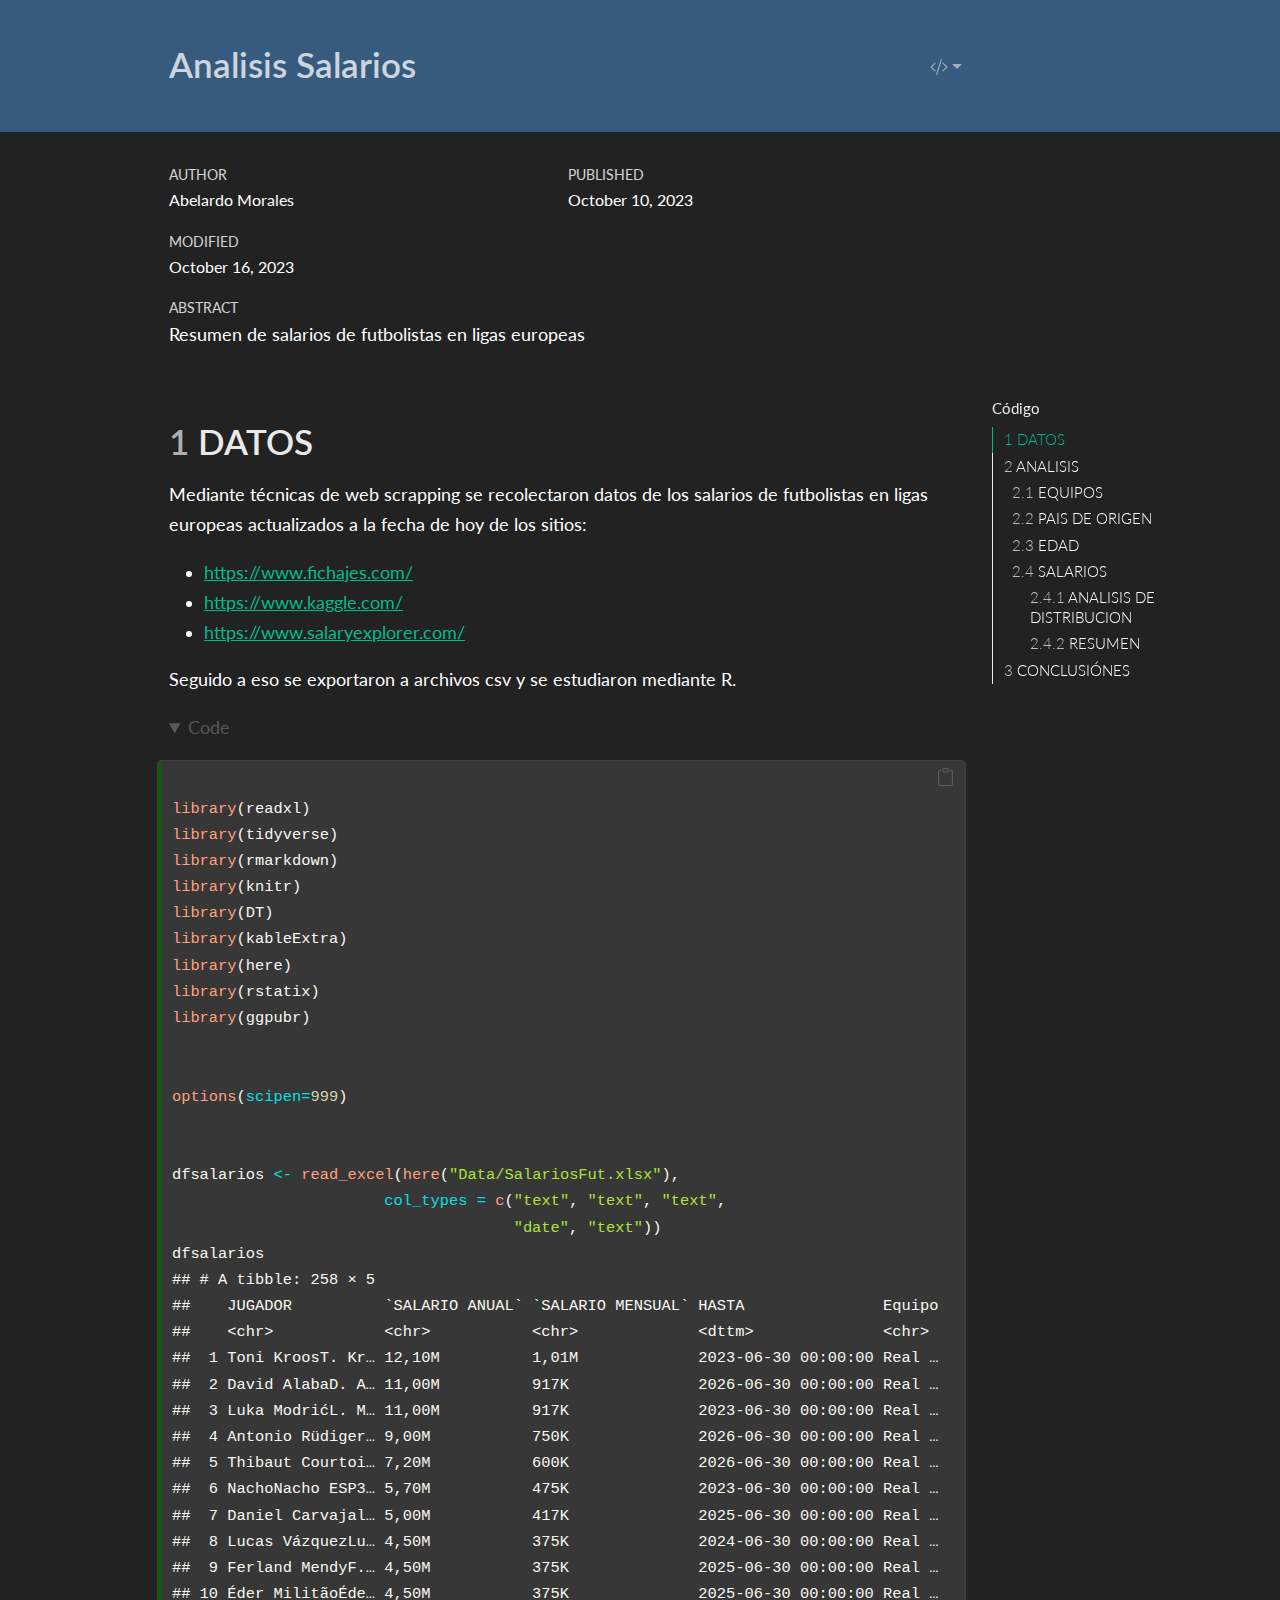
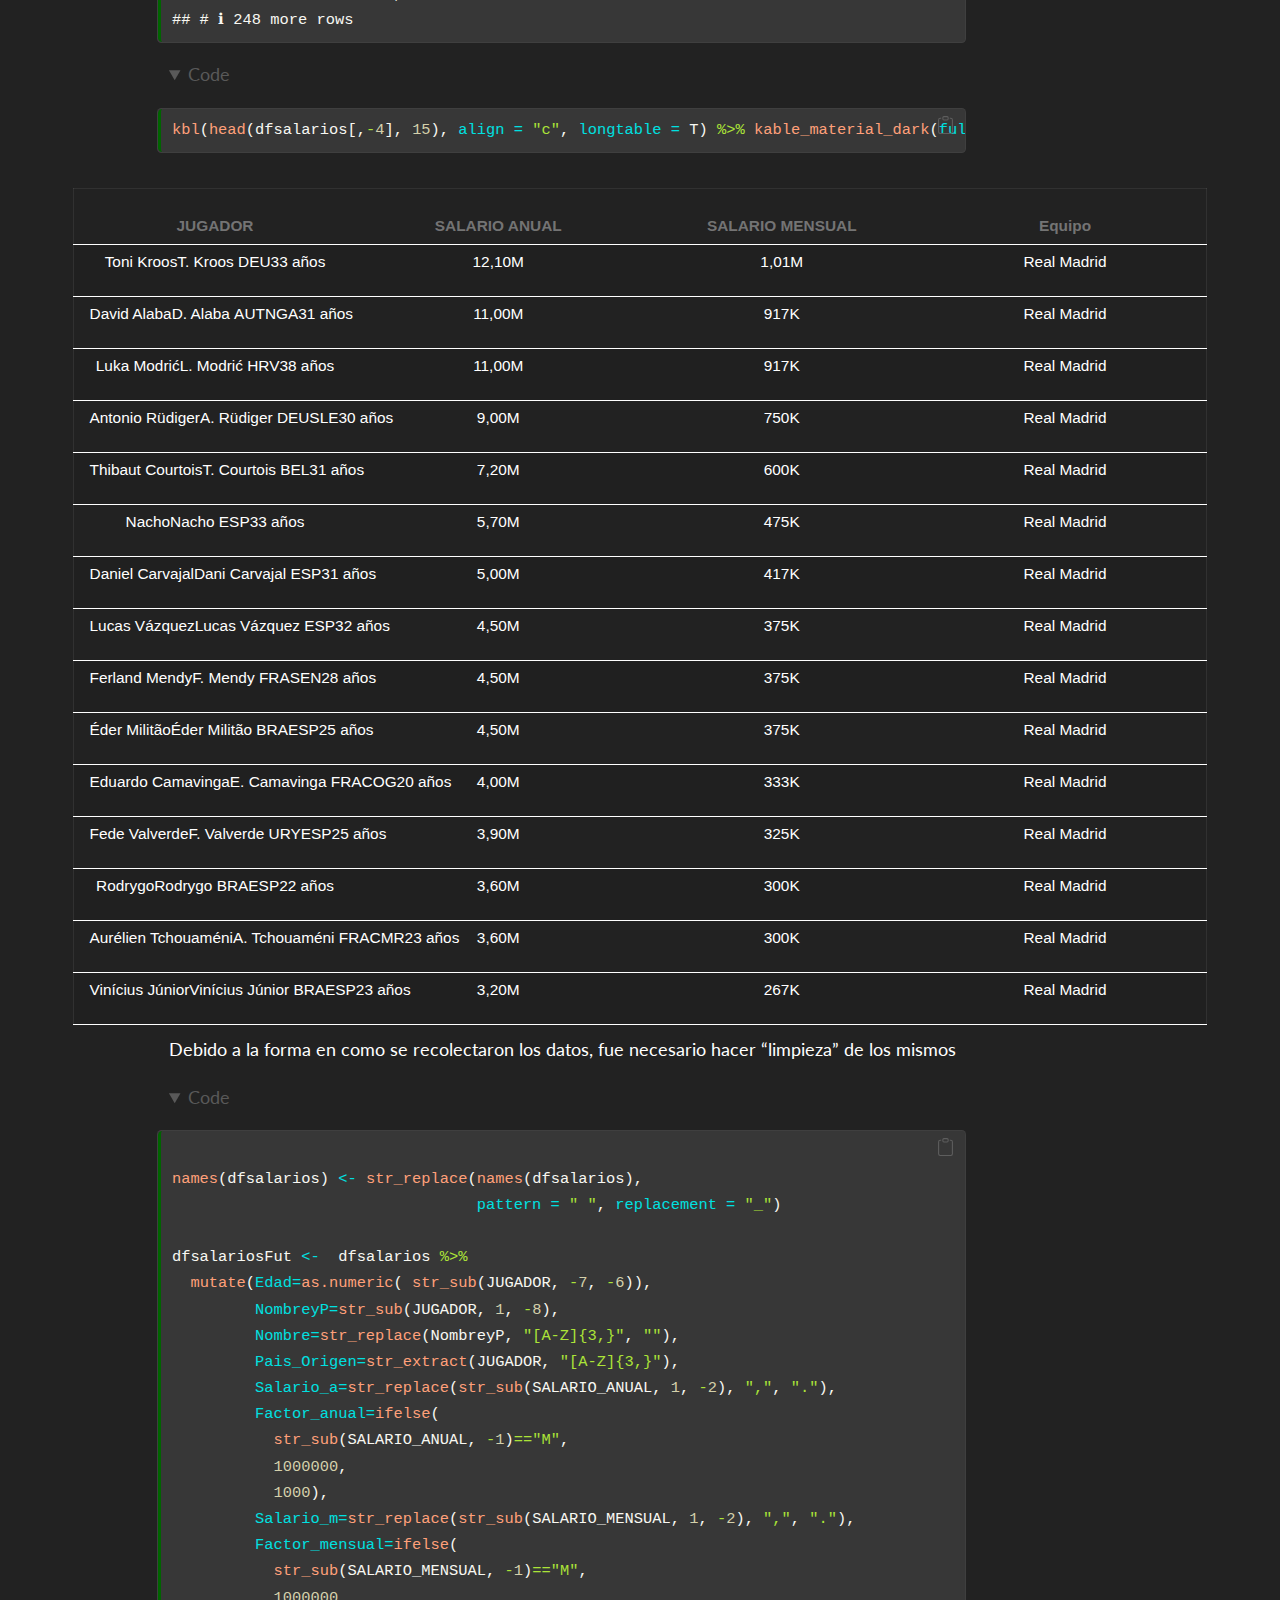
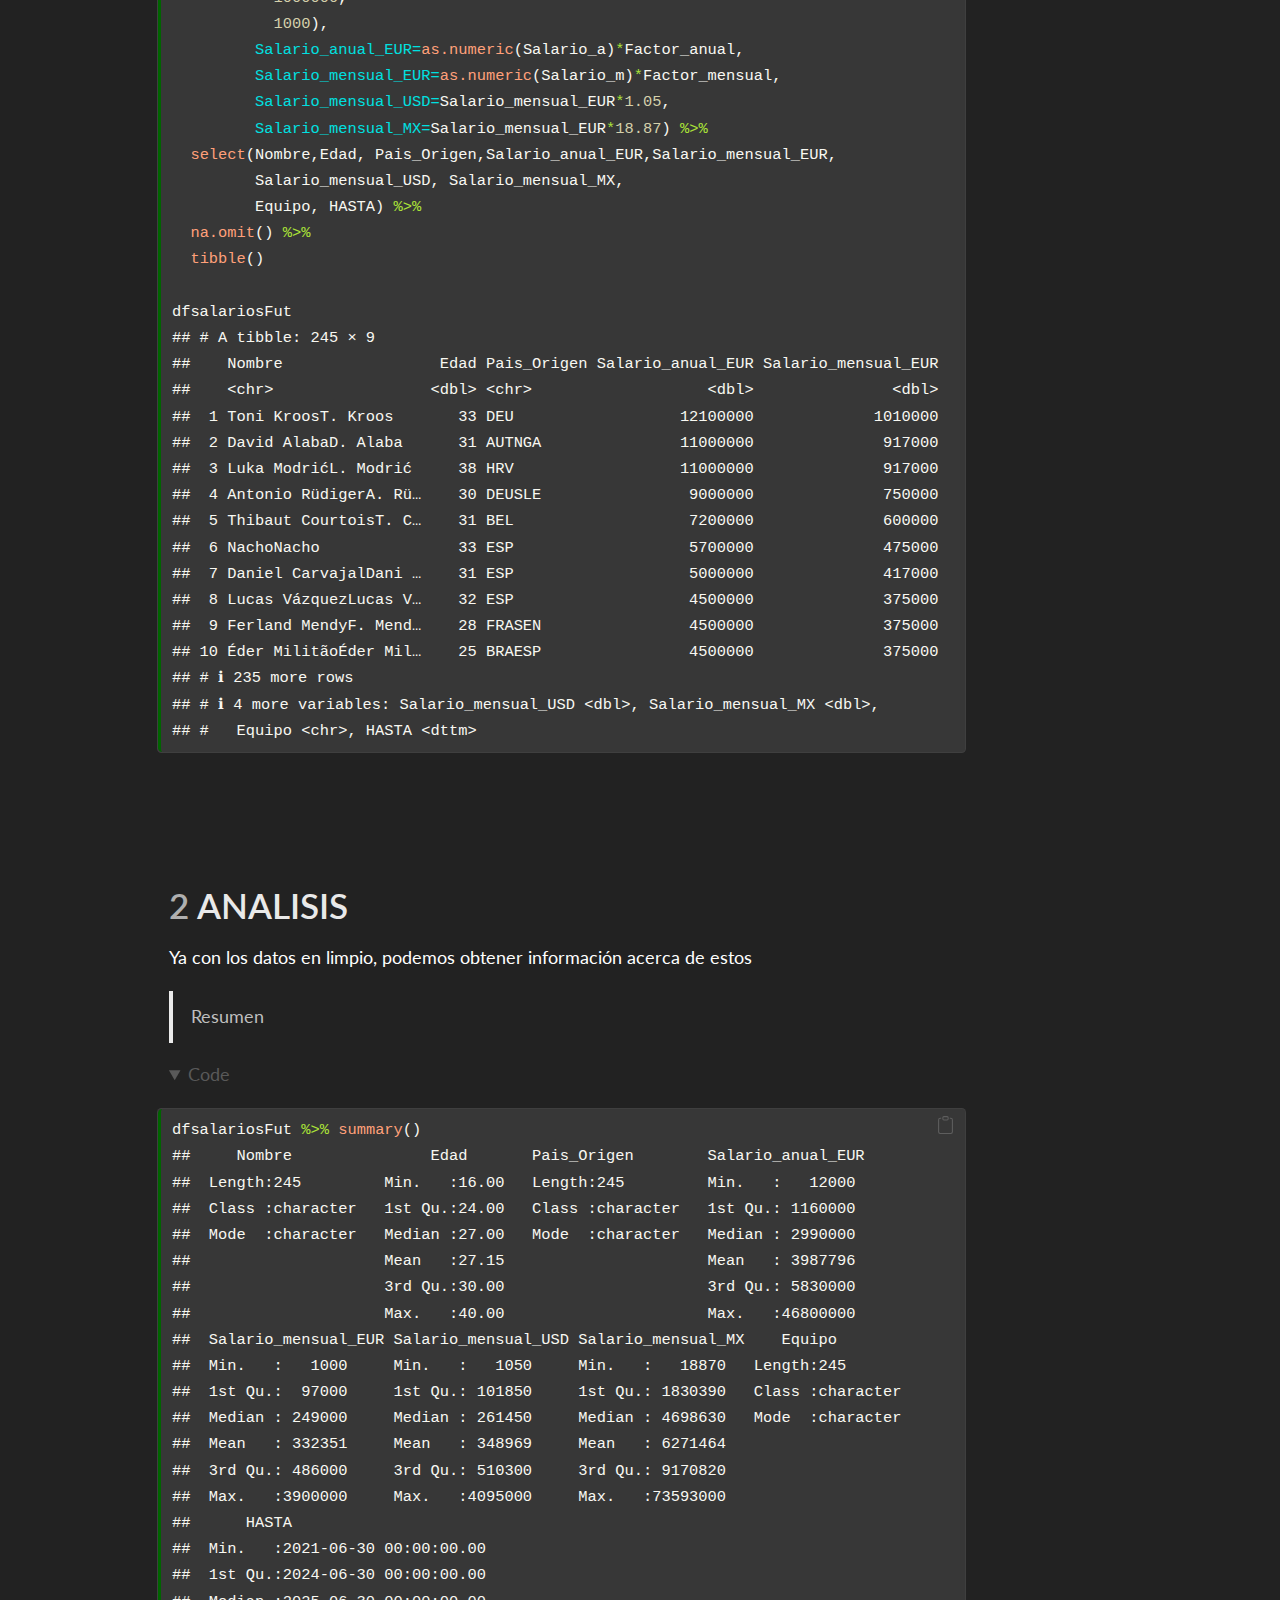
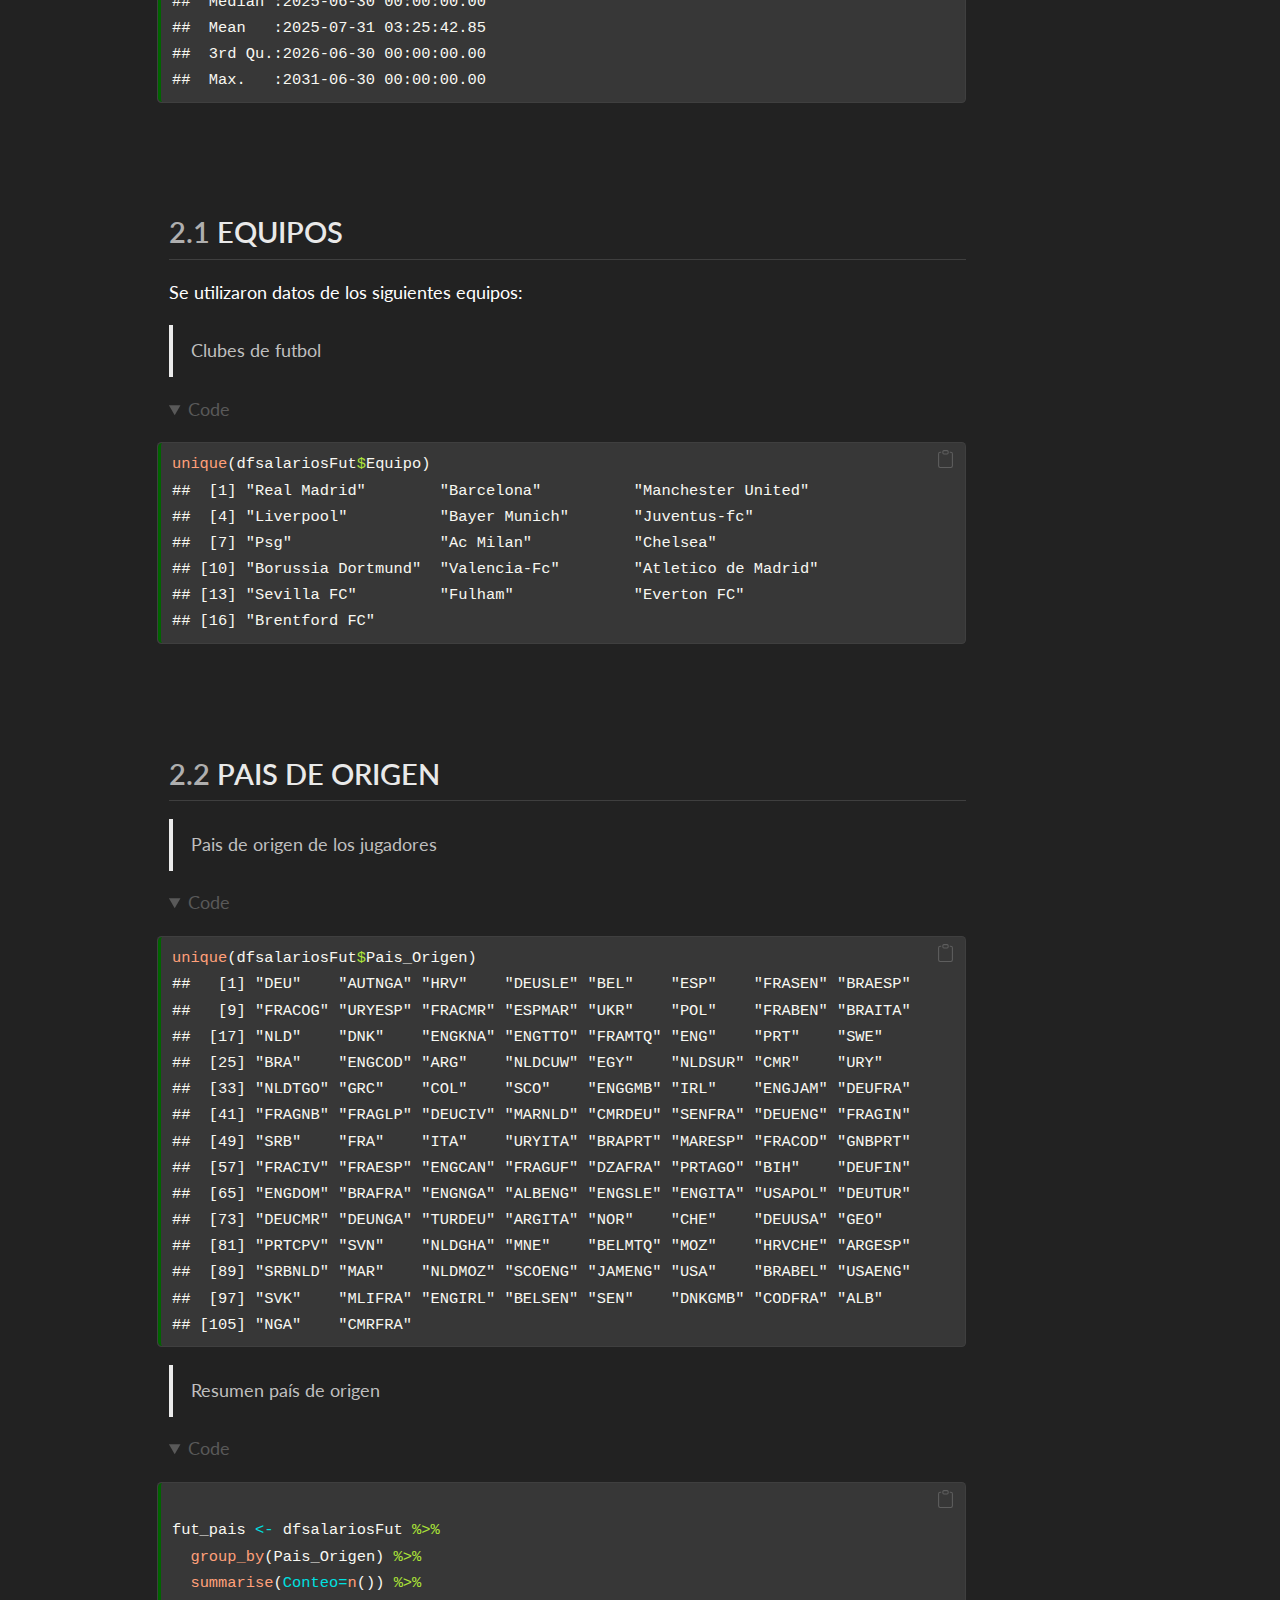
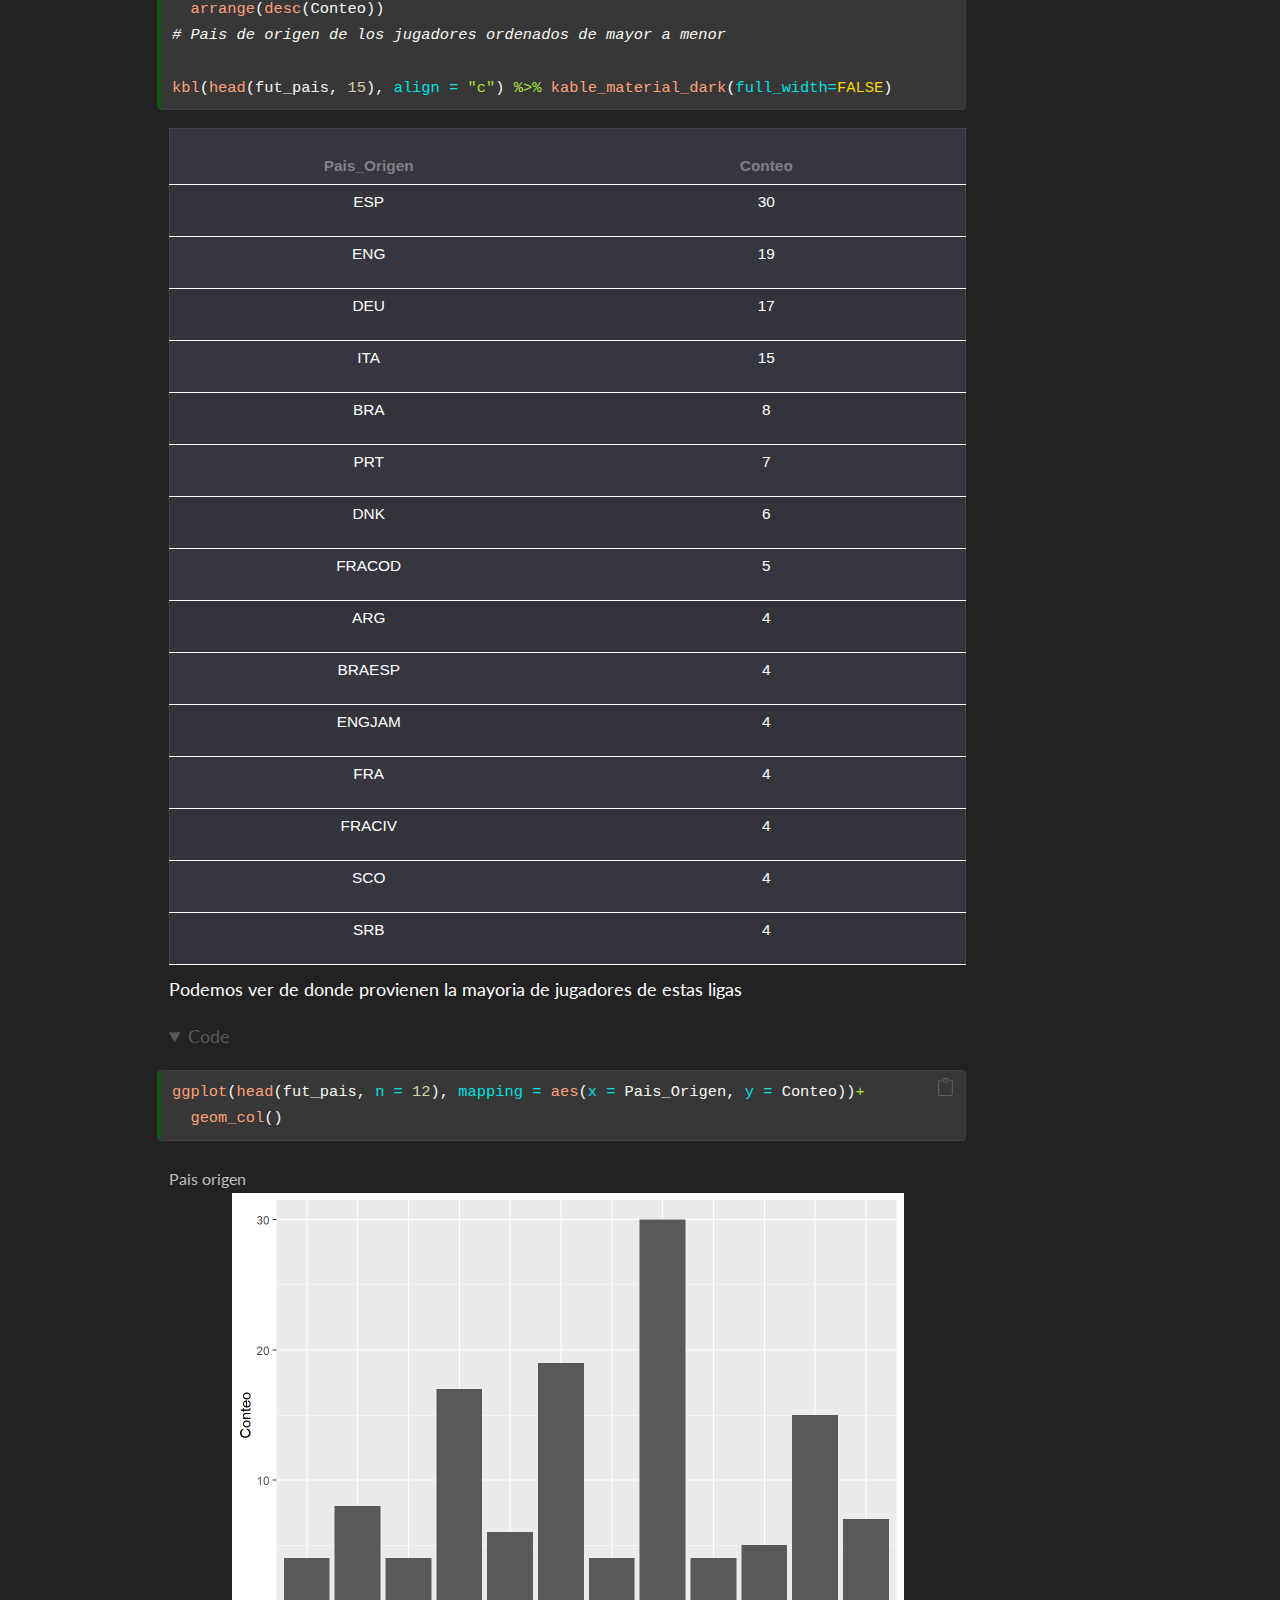
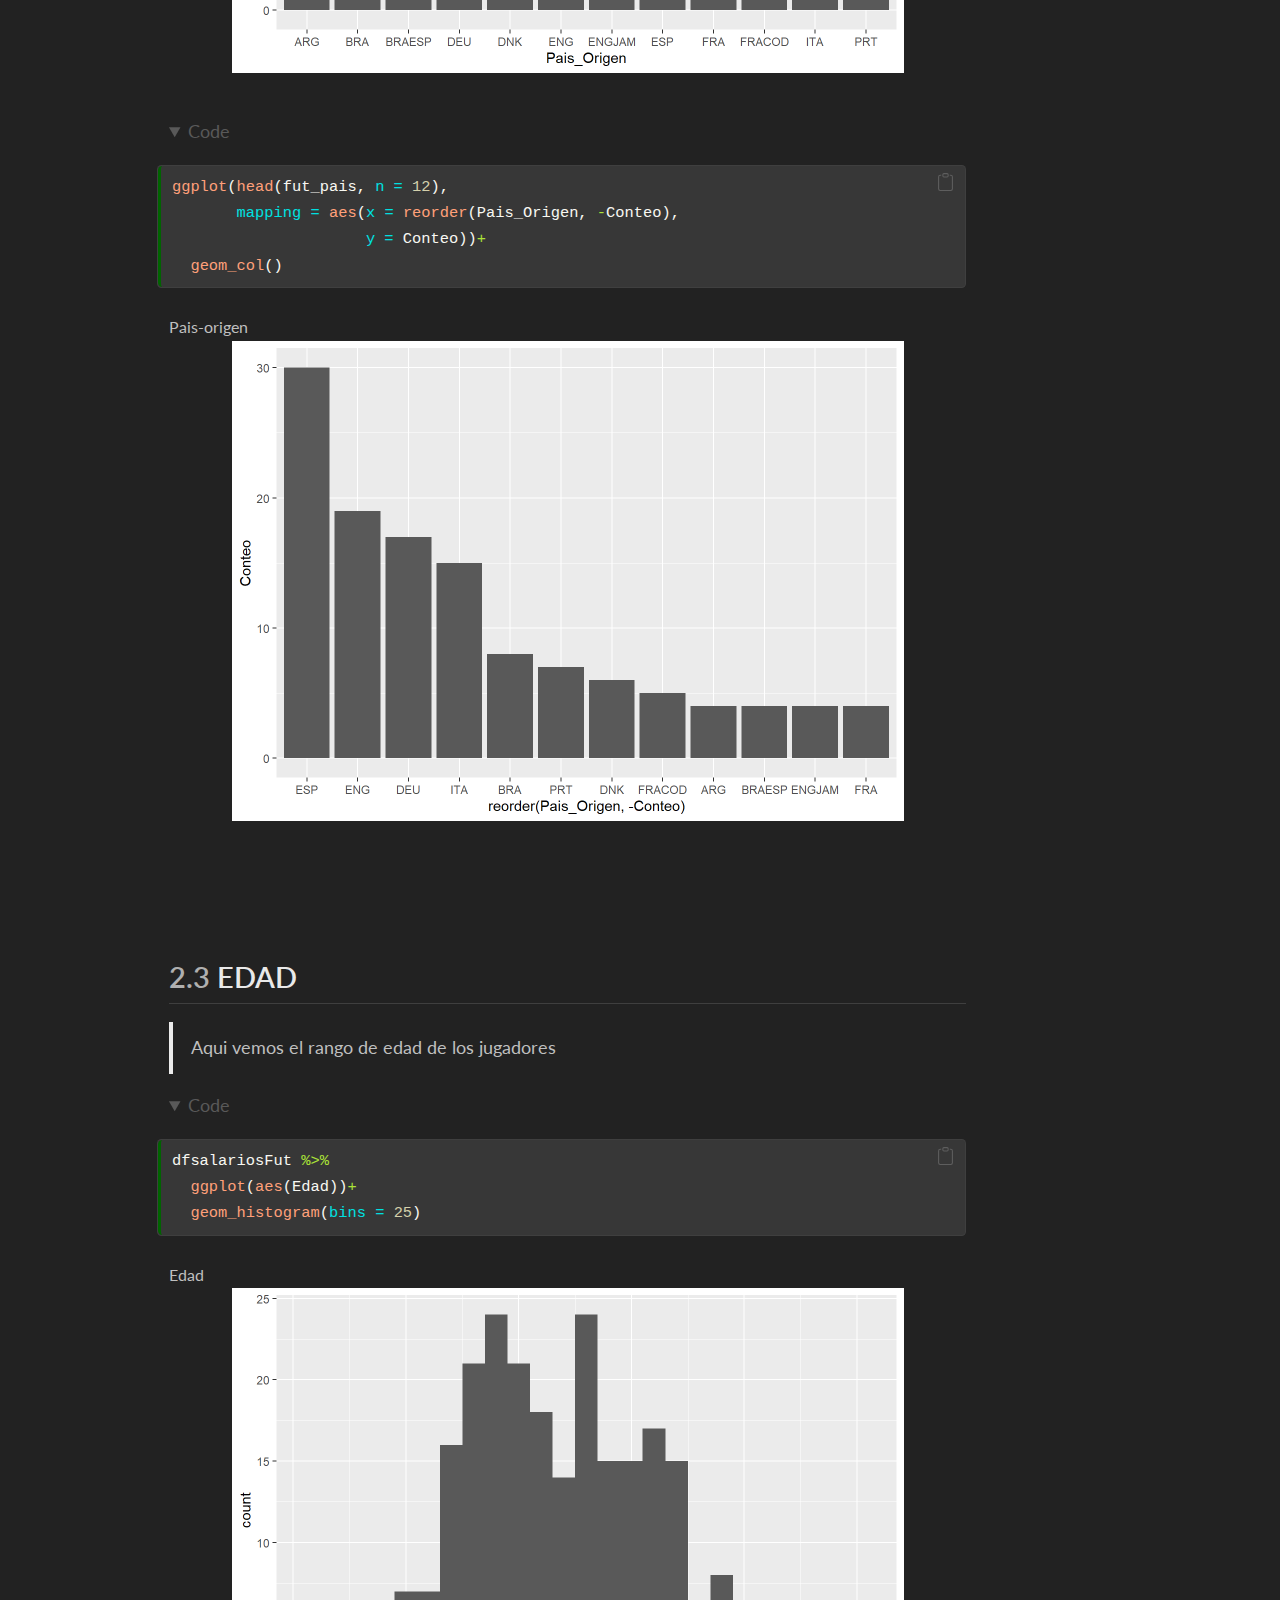
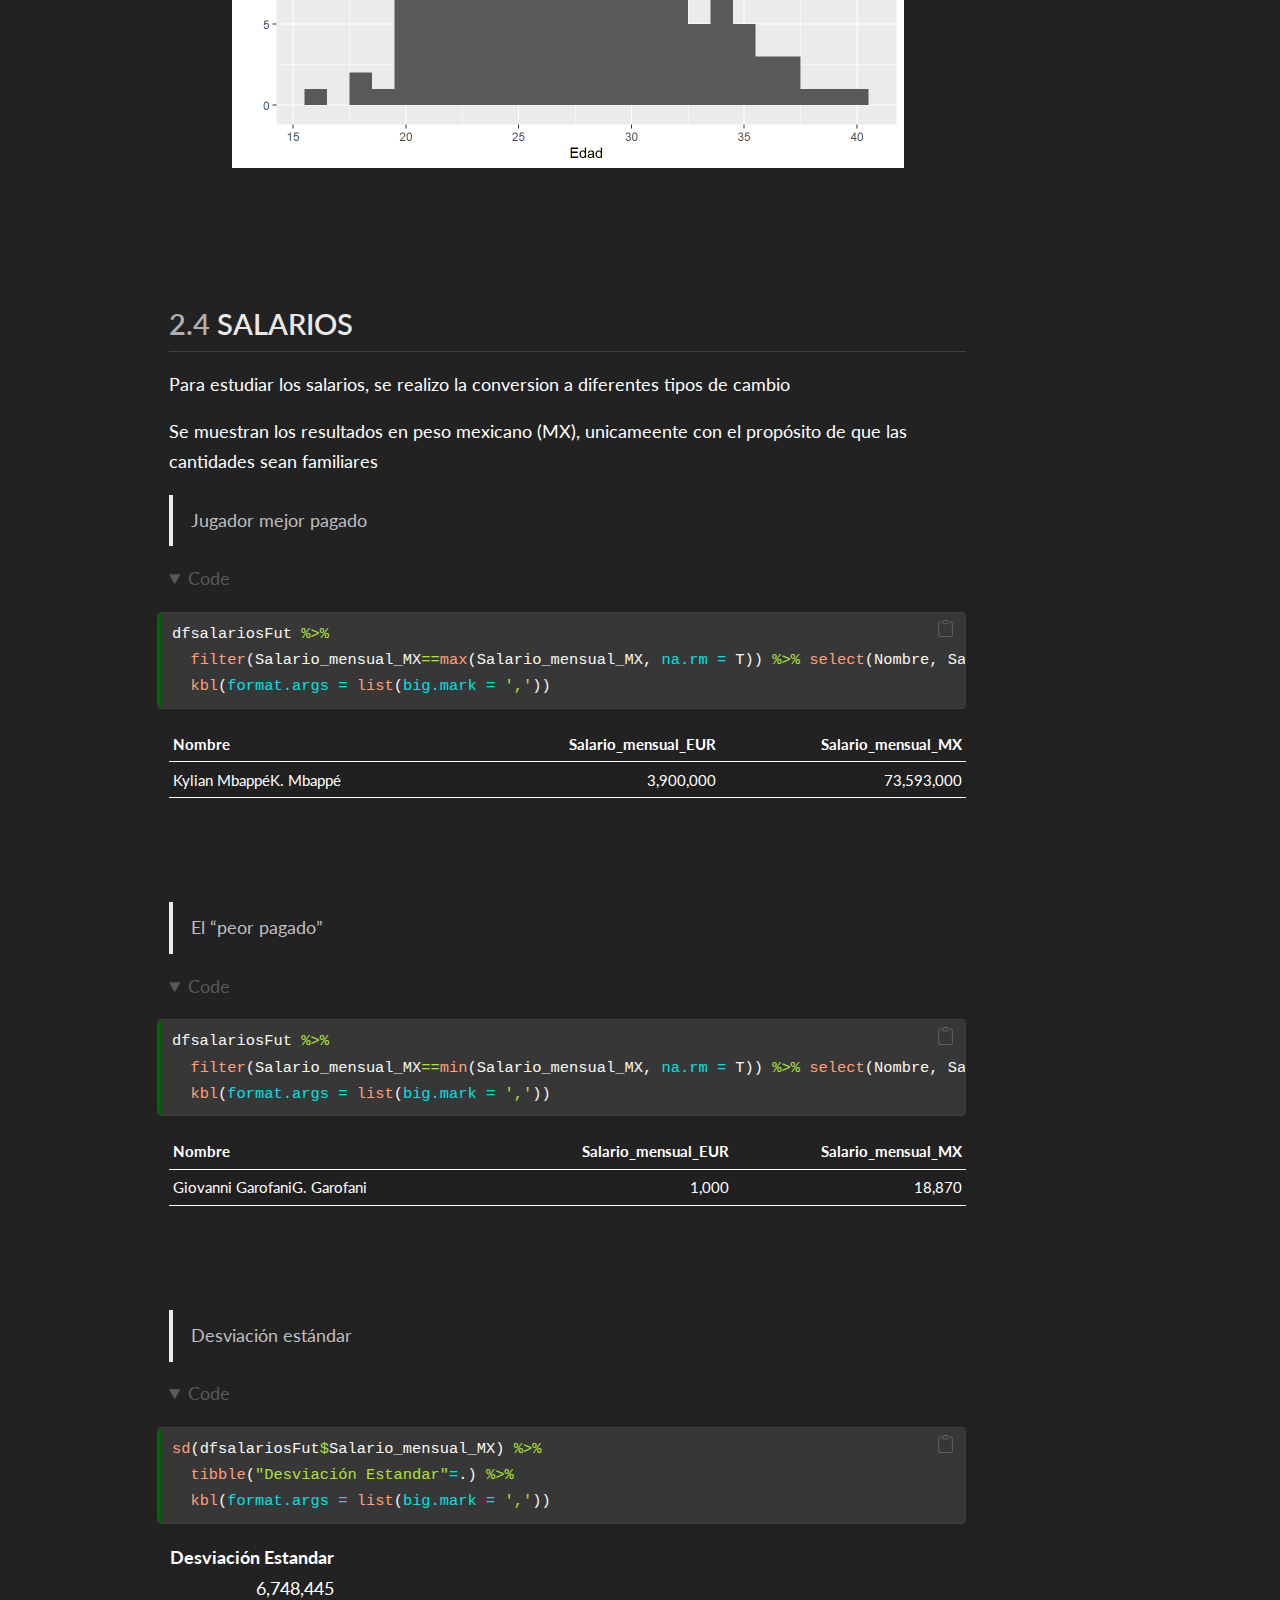
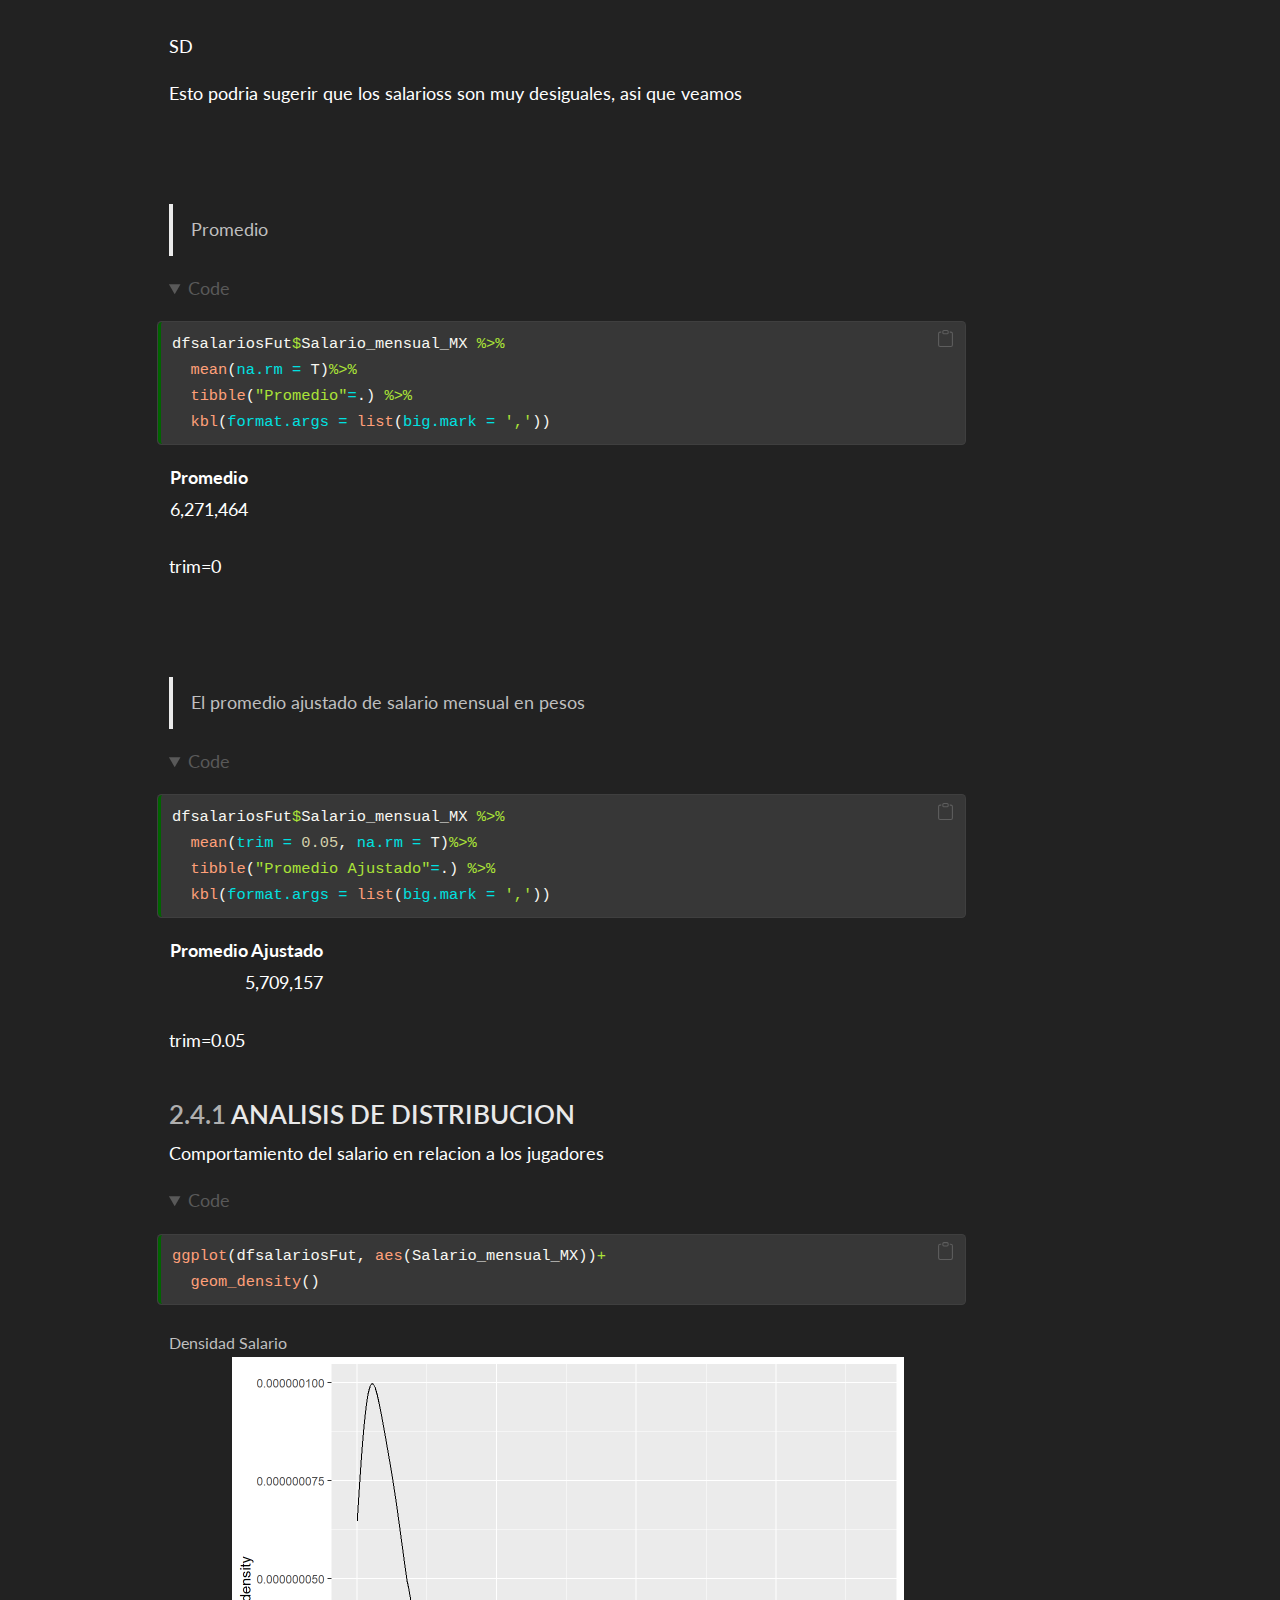
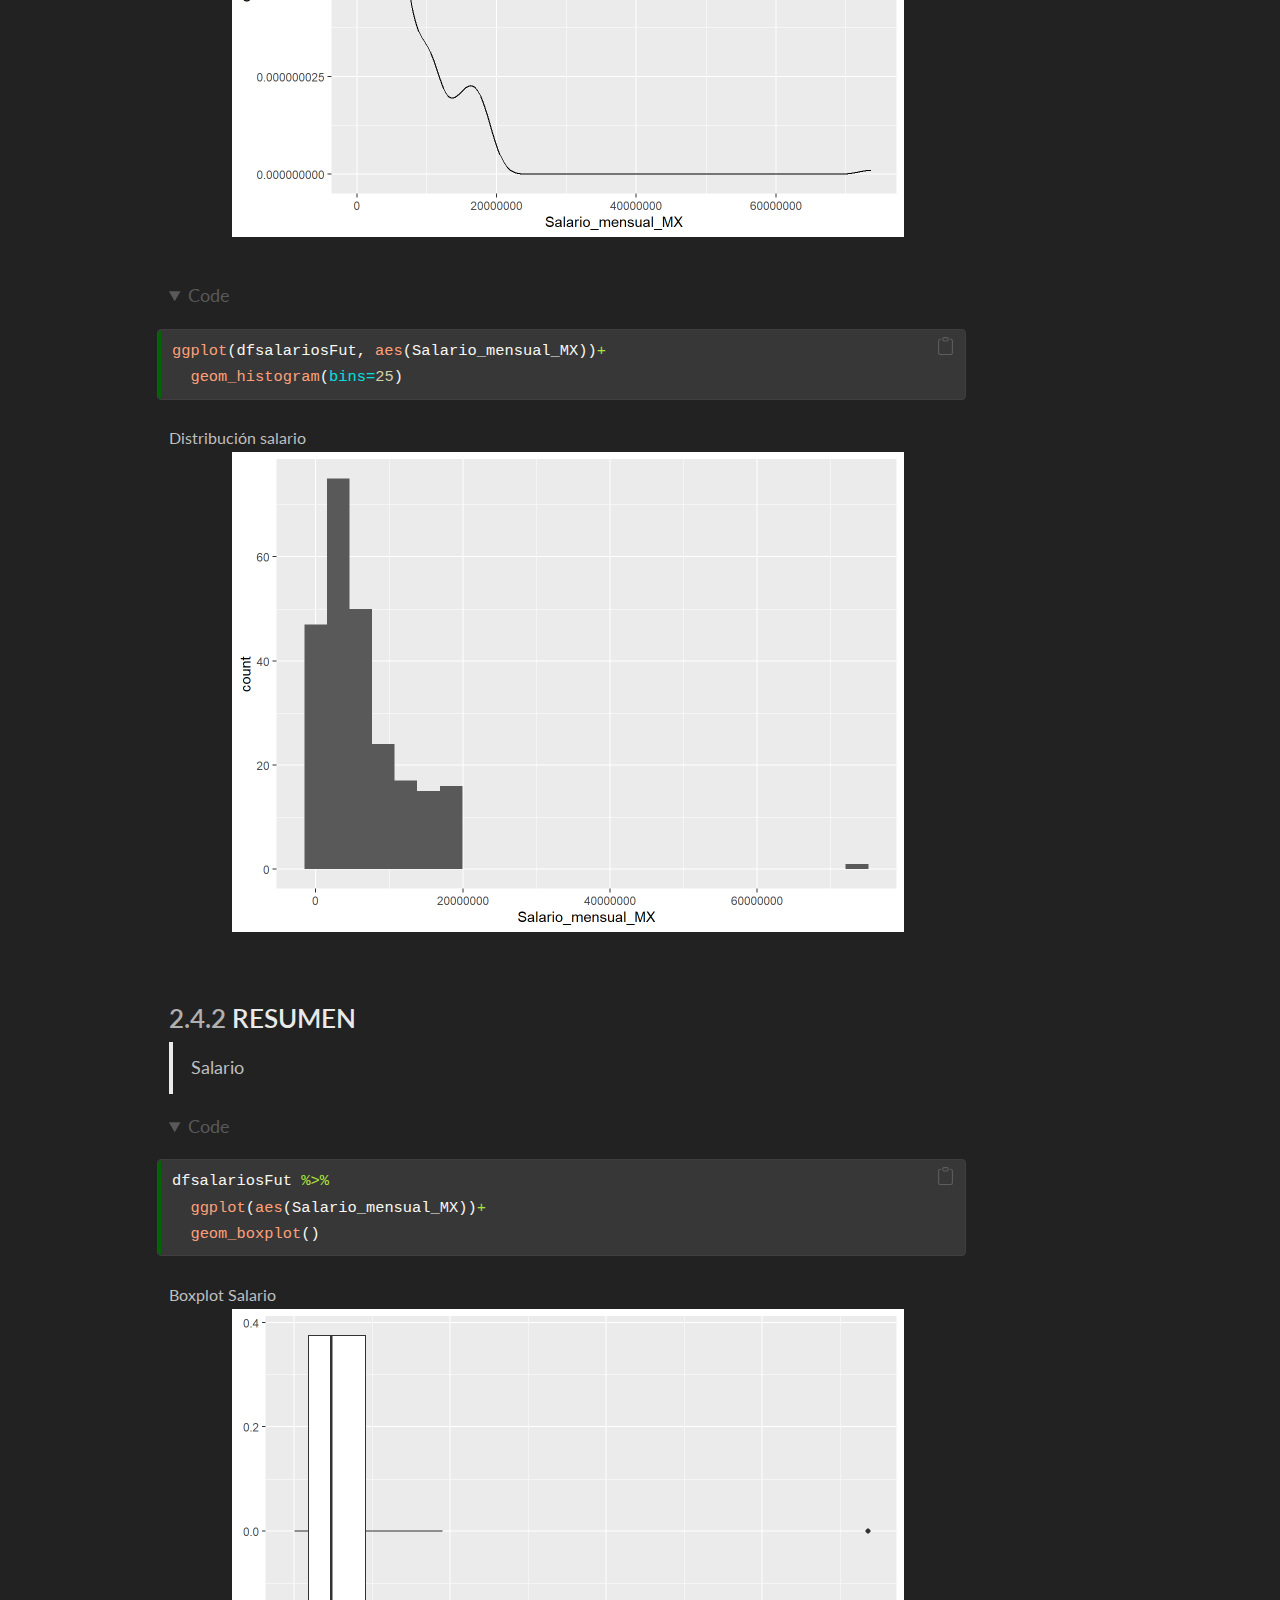
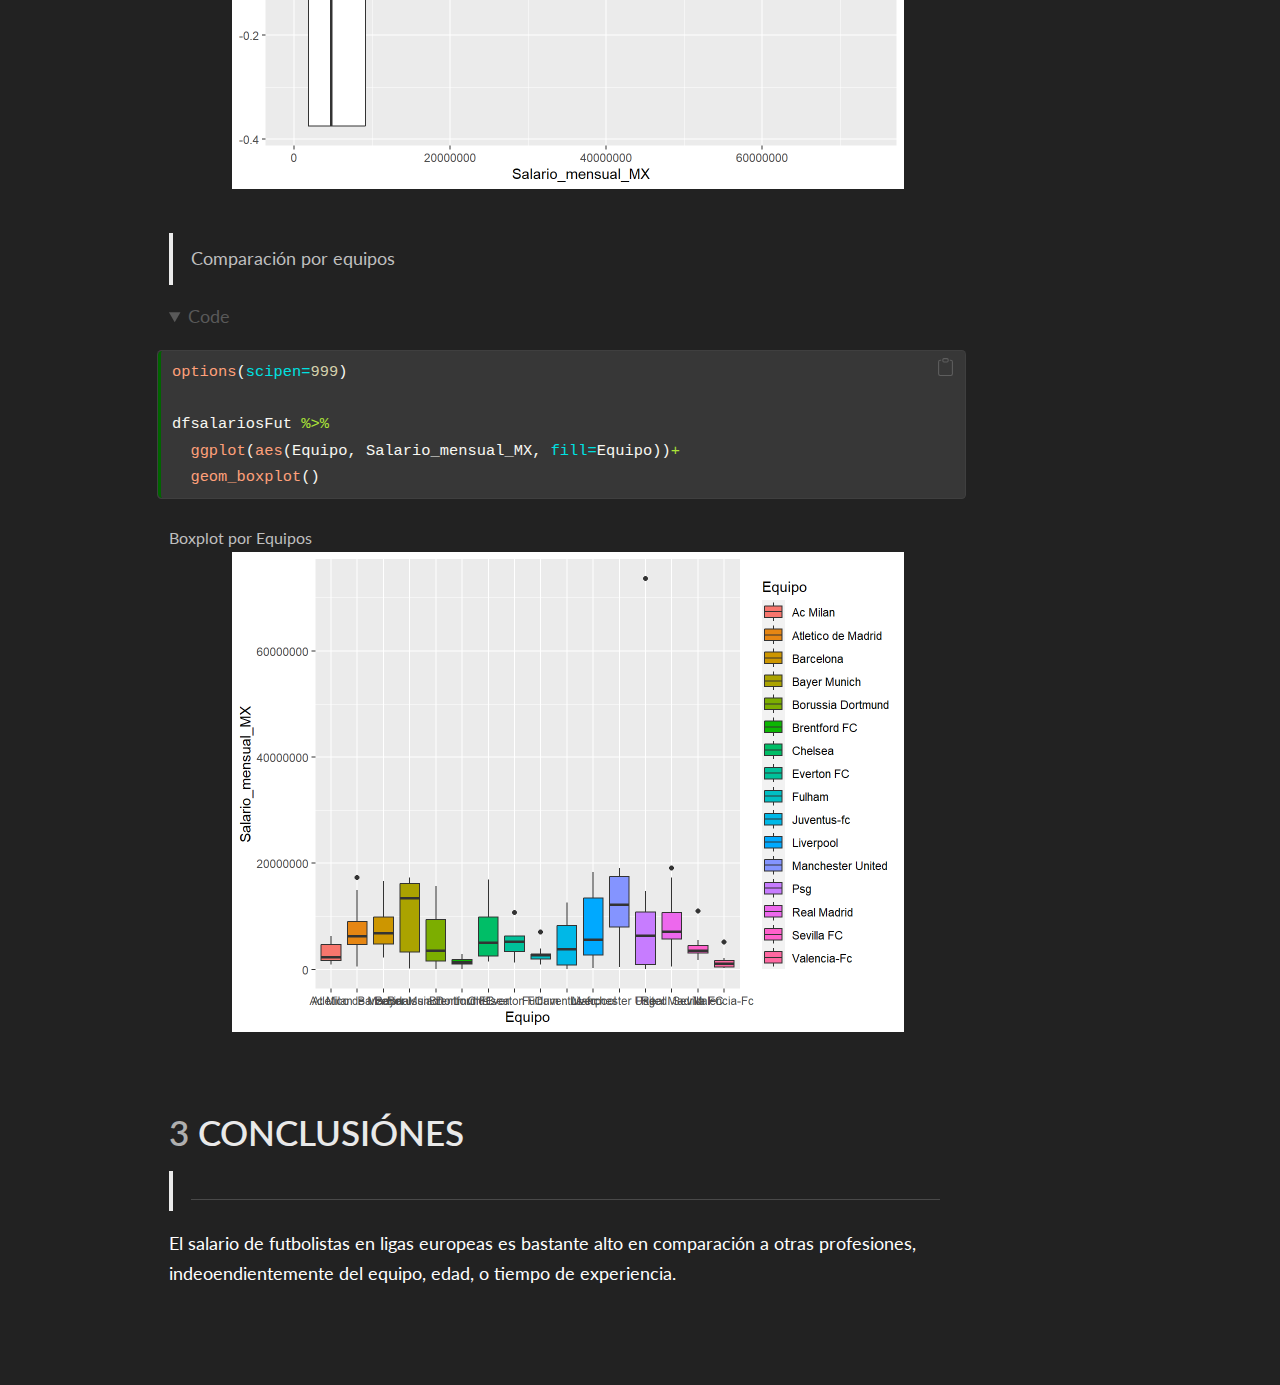
==== commit 7e304bc6: "update" ====
--- a/ReporteQuarto/index.html
+++ b/ReporteQuarto/index.html
@@ -150,7 +150,7 @@
 
 <section id="datos" class="level1 page-columns page-full" data-number="1">
 <h1 data-number="1"><span class="header-section-number">1</span> DATOS</h1>
-<p>Mediante web scrapping se recolectaron datos de los salarios de futbolistas en ligas europeas actualizados a la fecha de hoy de los sitios:</p>
+<p>Mediante técnicas de web scrapping se recolectaron datos de los salarios de futbolistas en ligas europeas actualizados a la fecha de hoy de los sitios:</p>
 <ul>
 <li><a href="https://www.fichajes.com/" class="uri">https://www.fichajes.com/</a></li>
 <li><a href="https://www.kaggle.com/" class="uri">https://www.kaggle.com/</a></li>
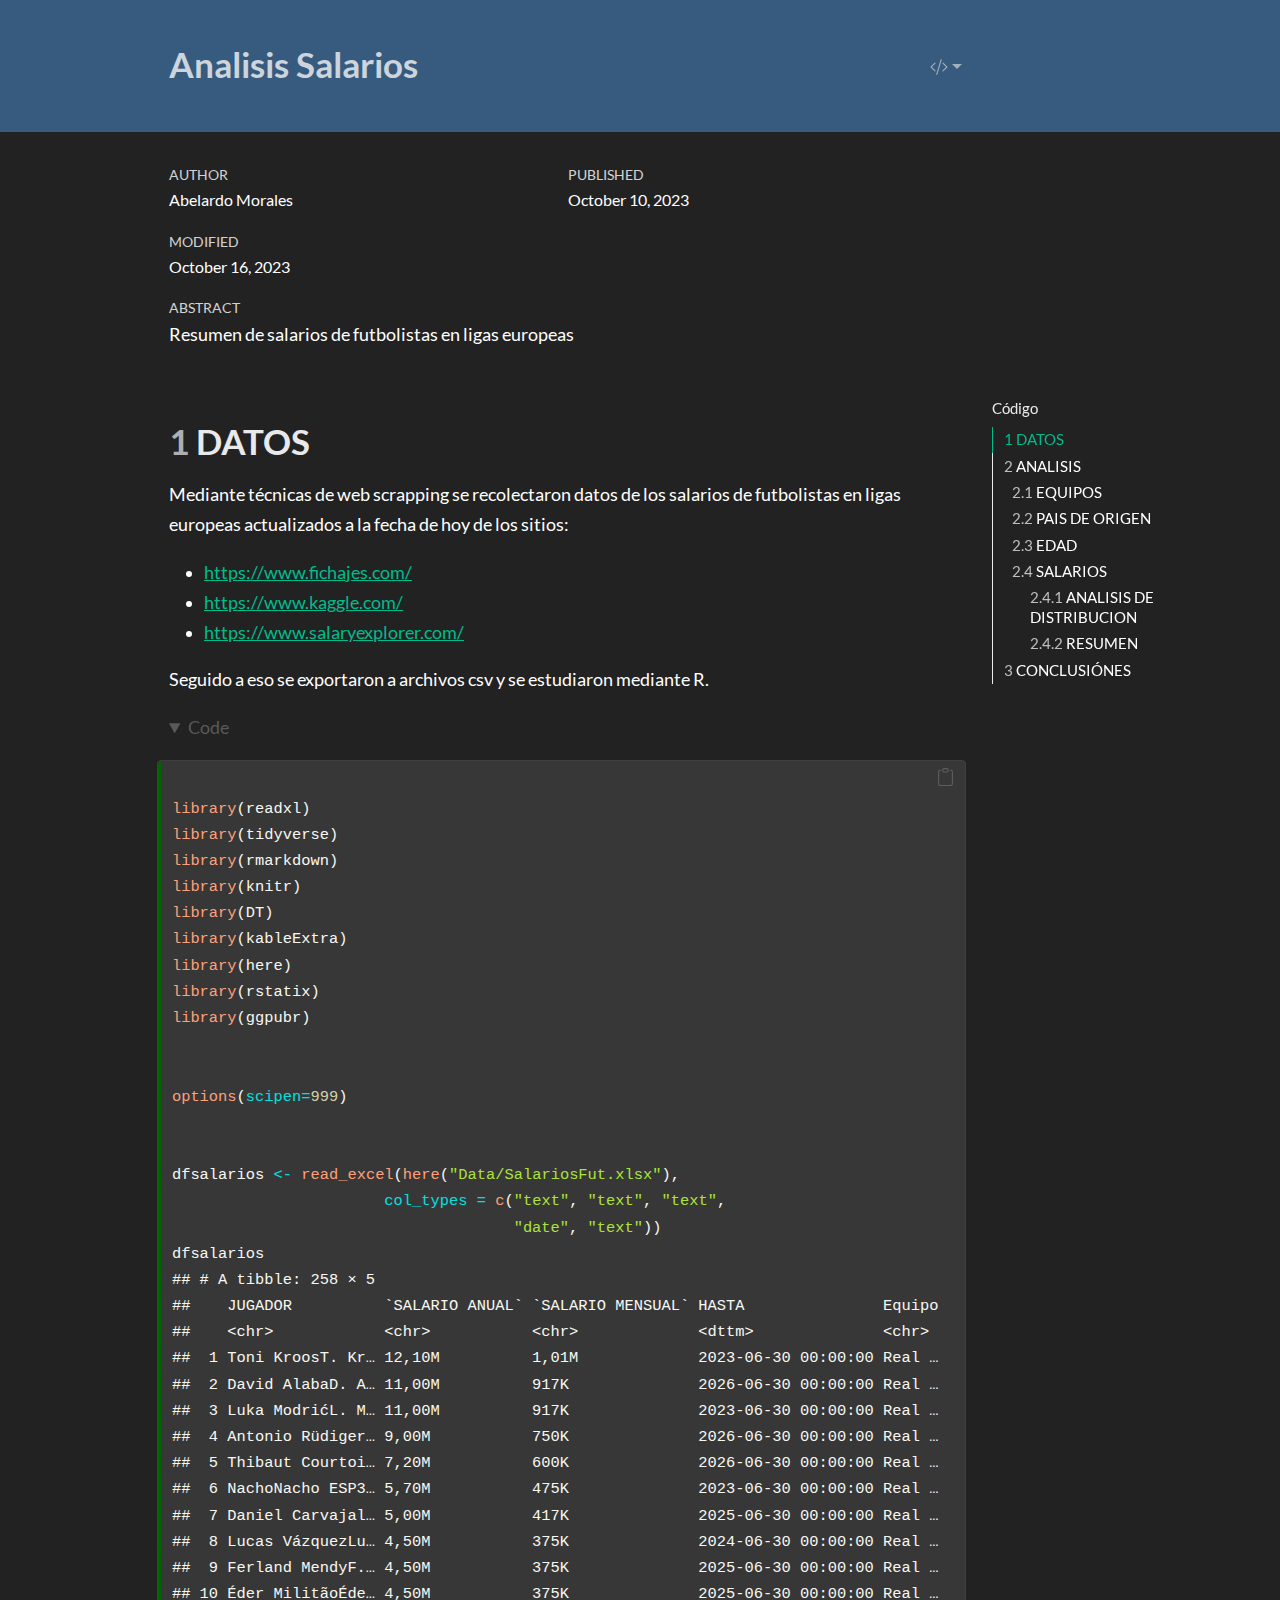
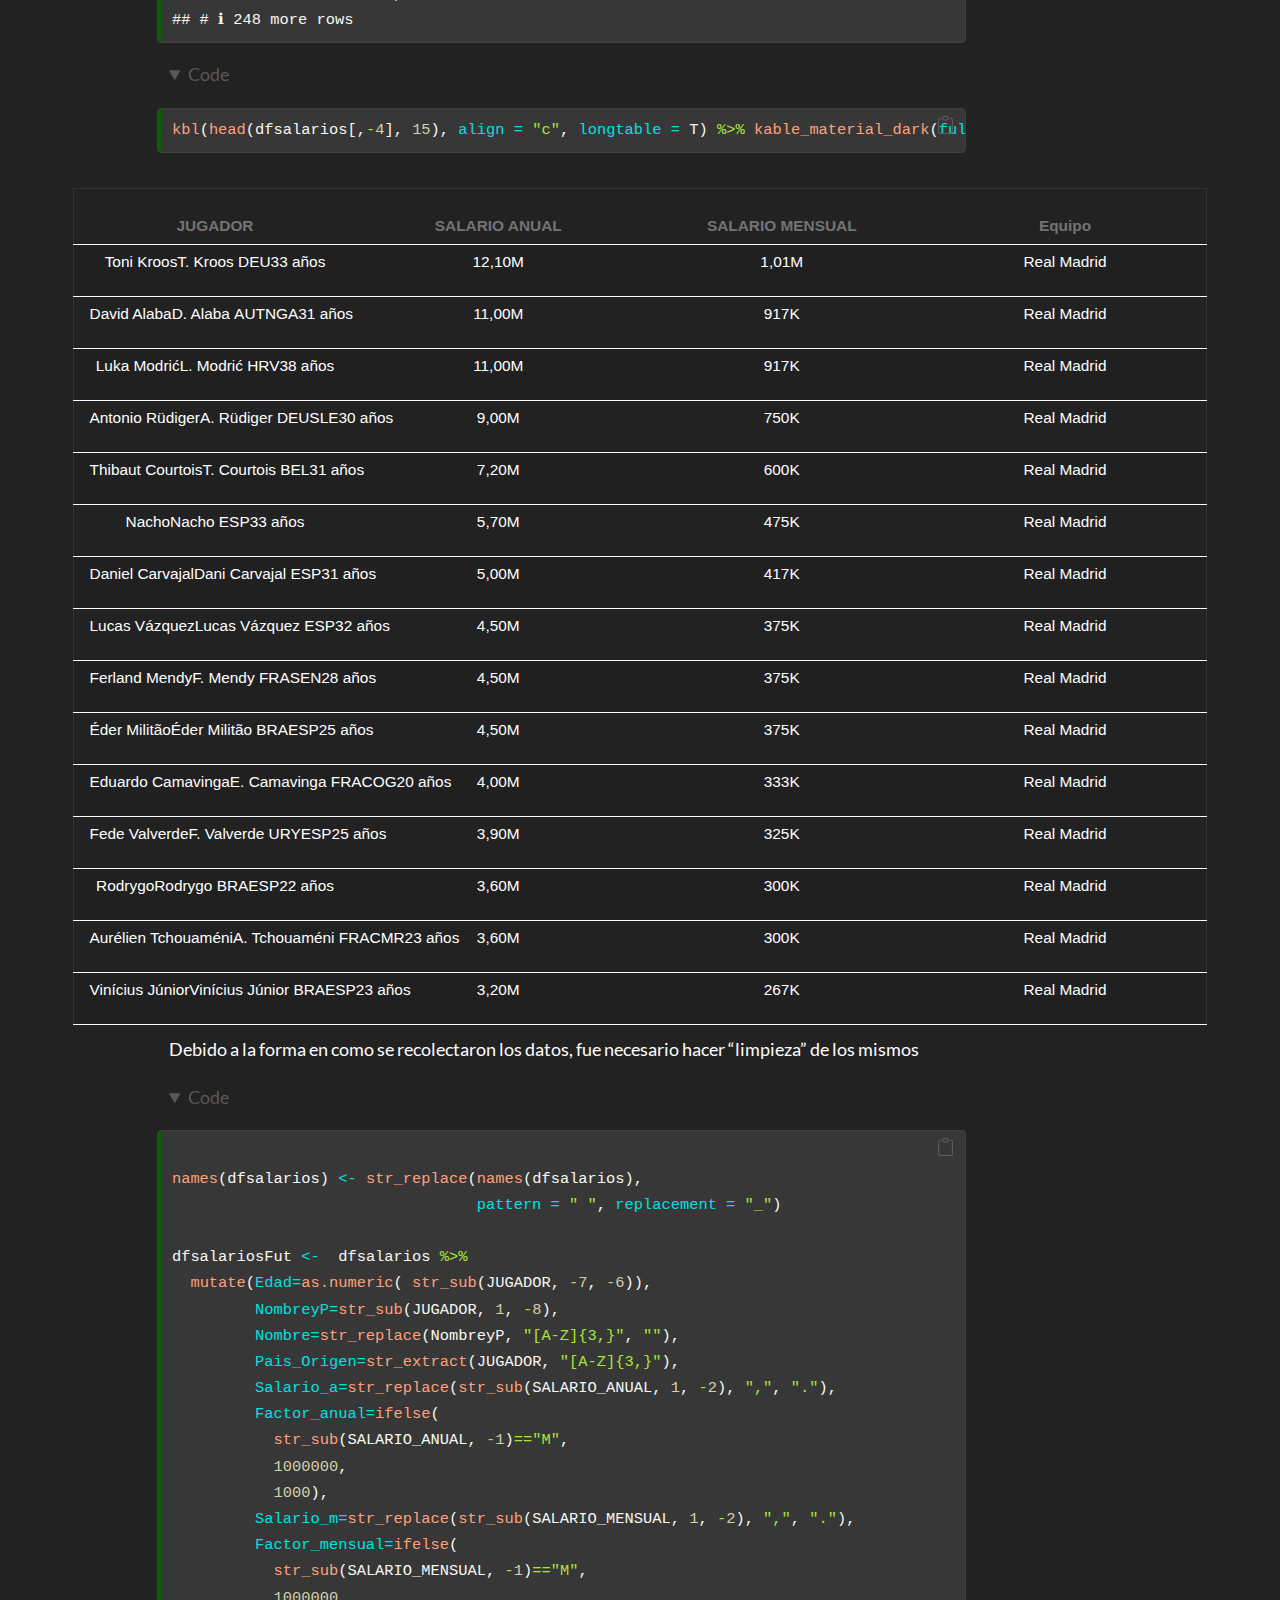
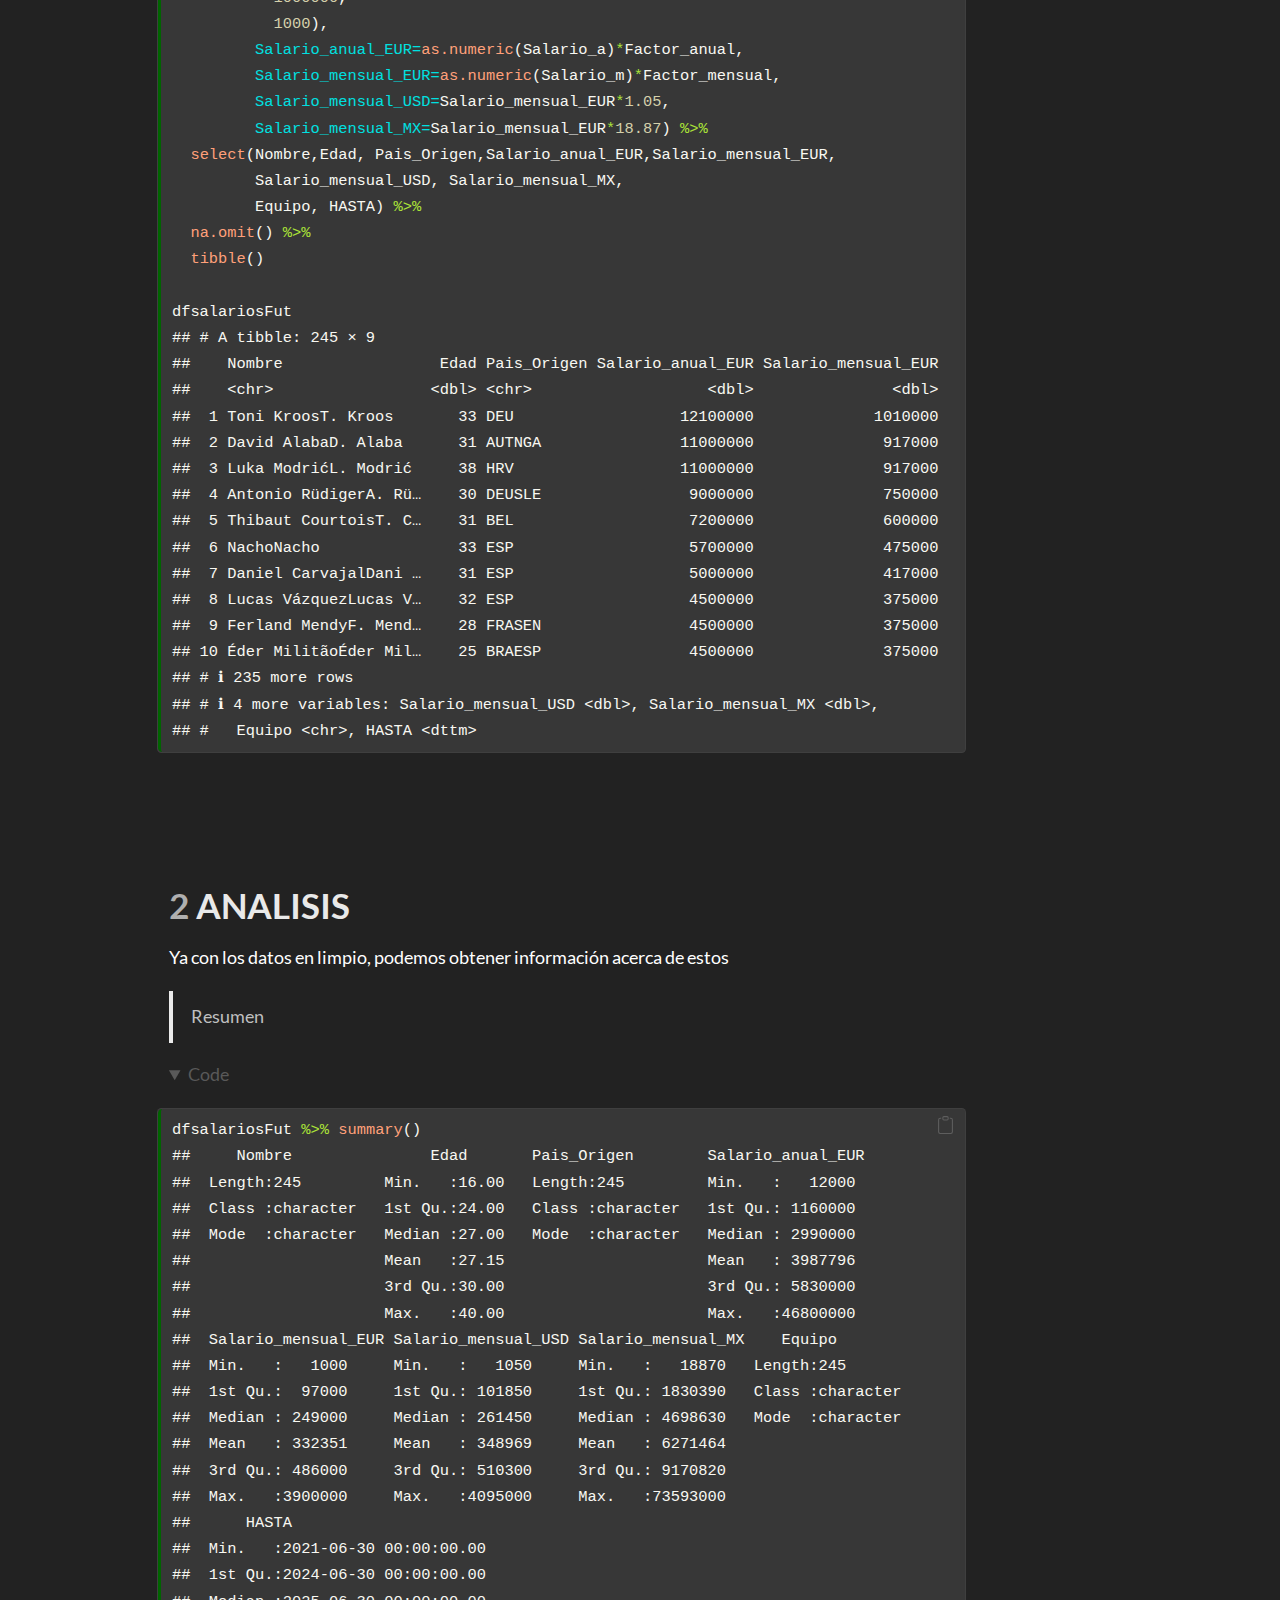
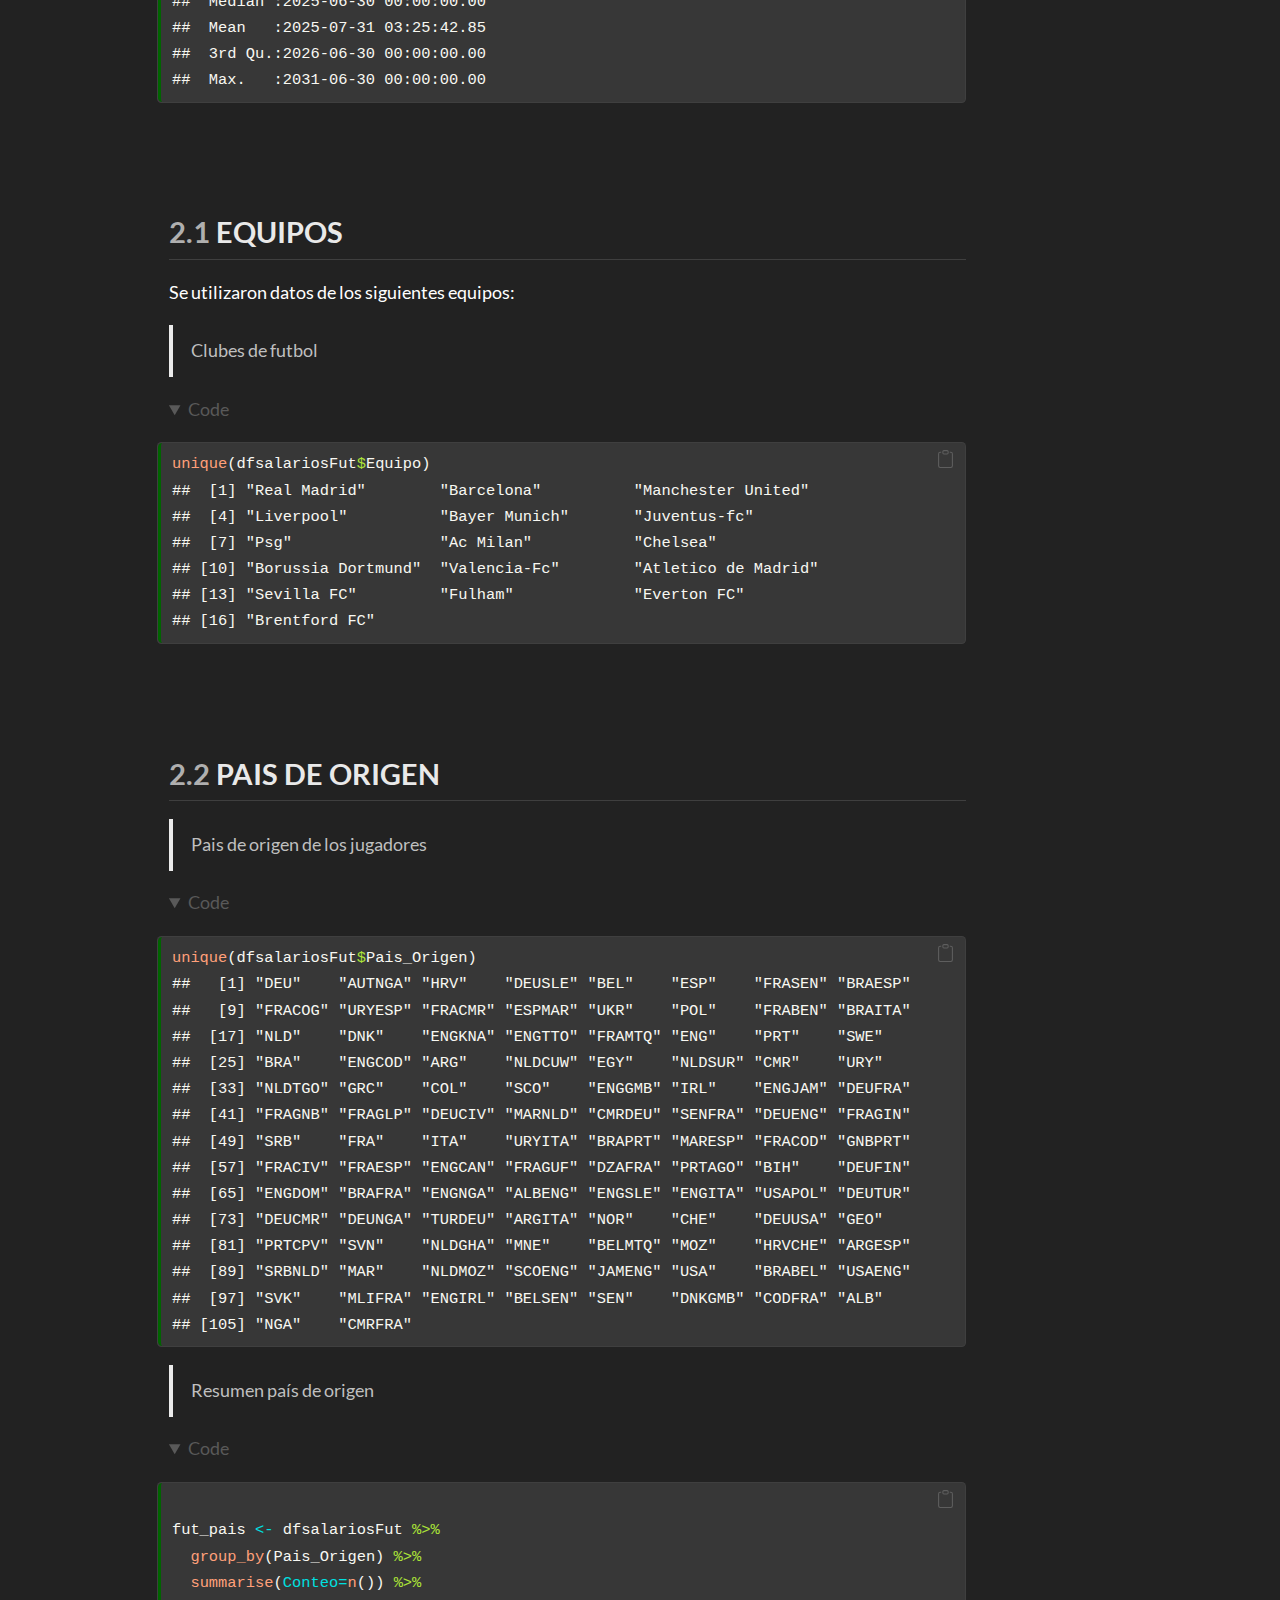
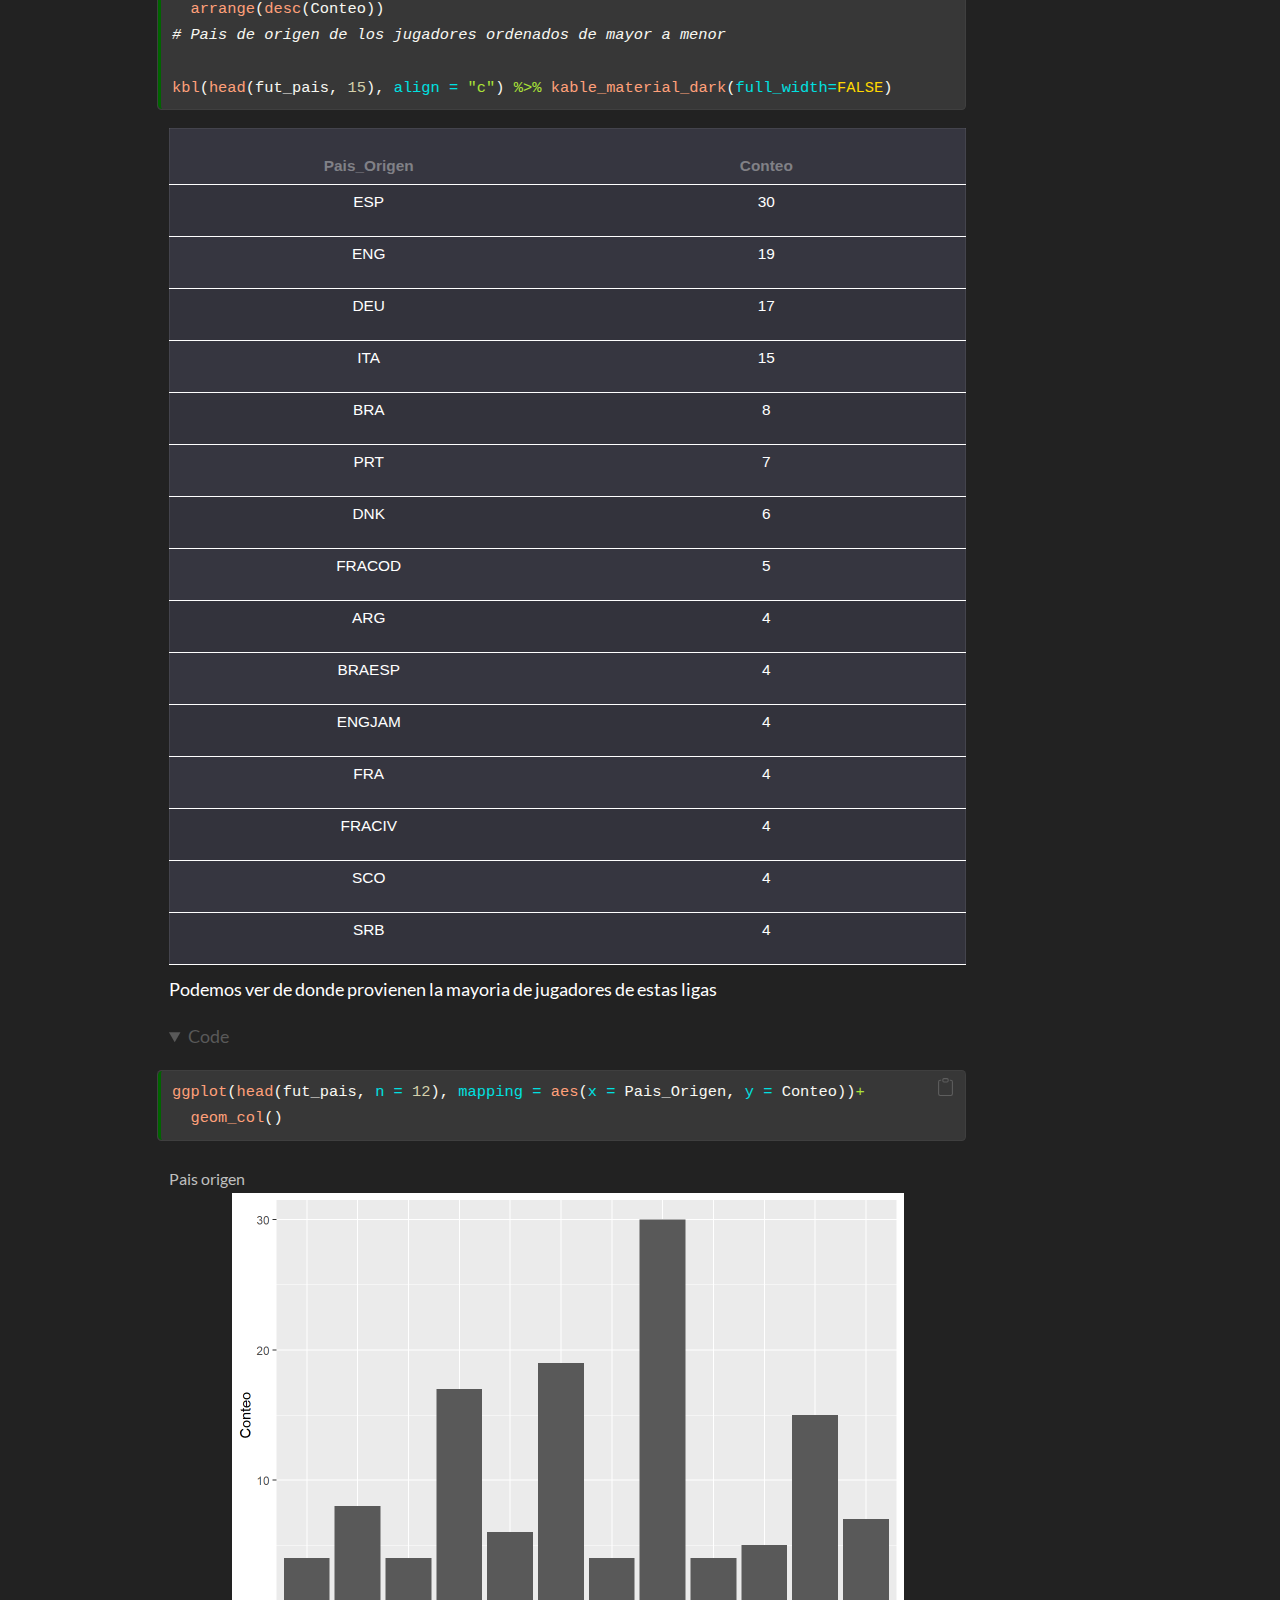
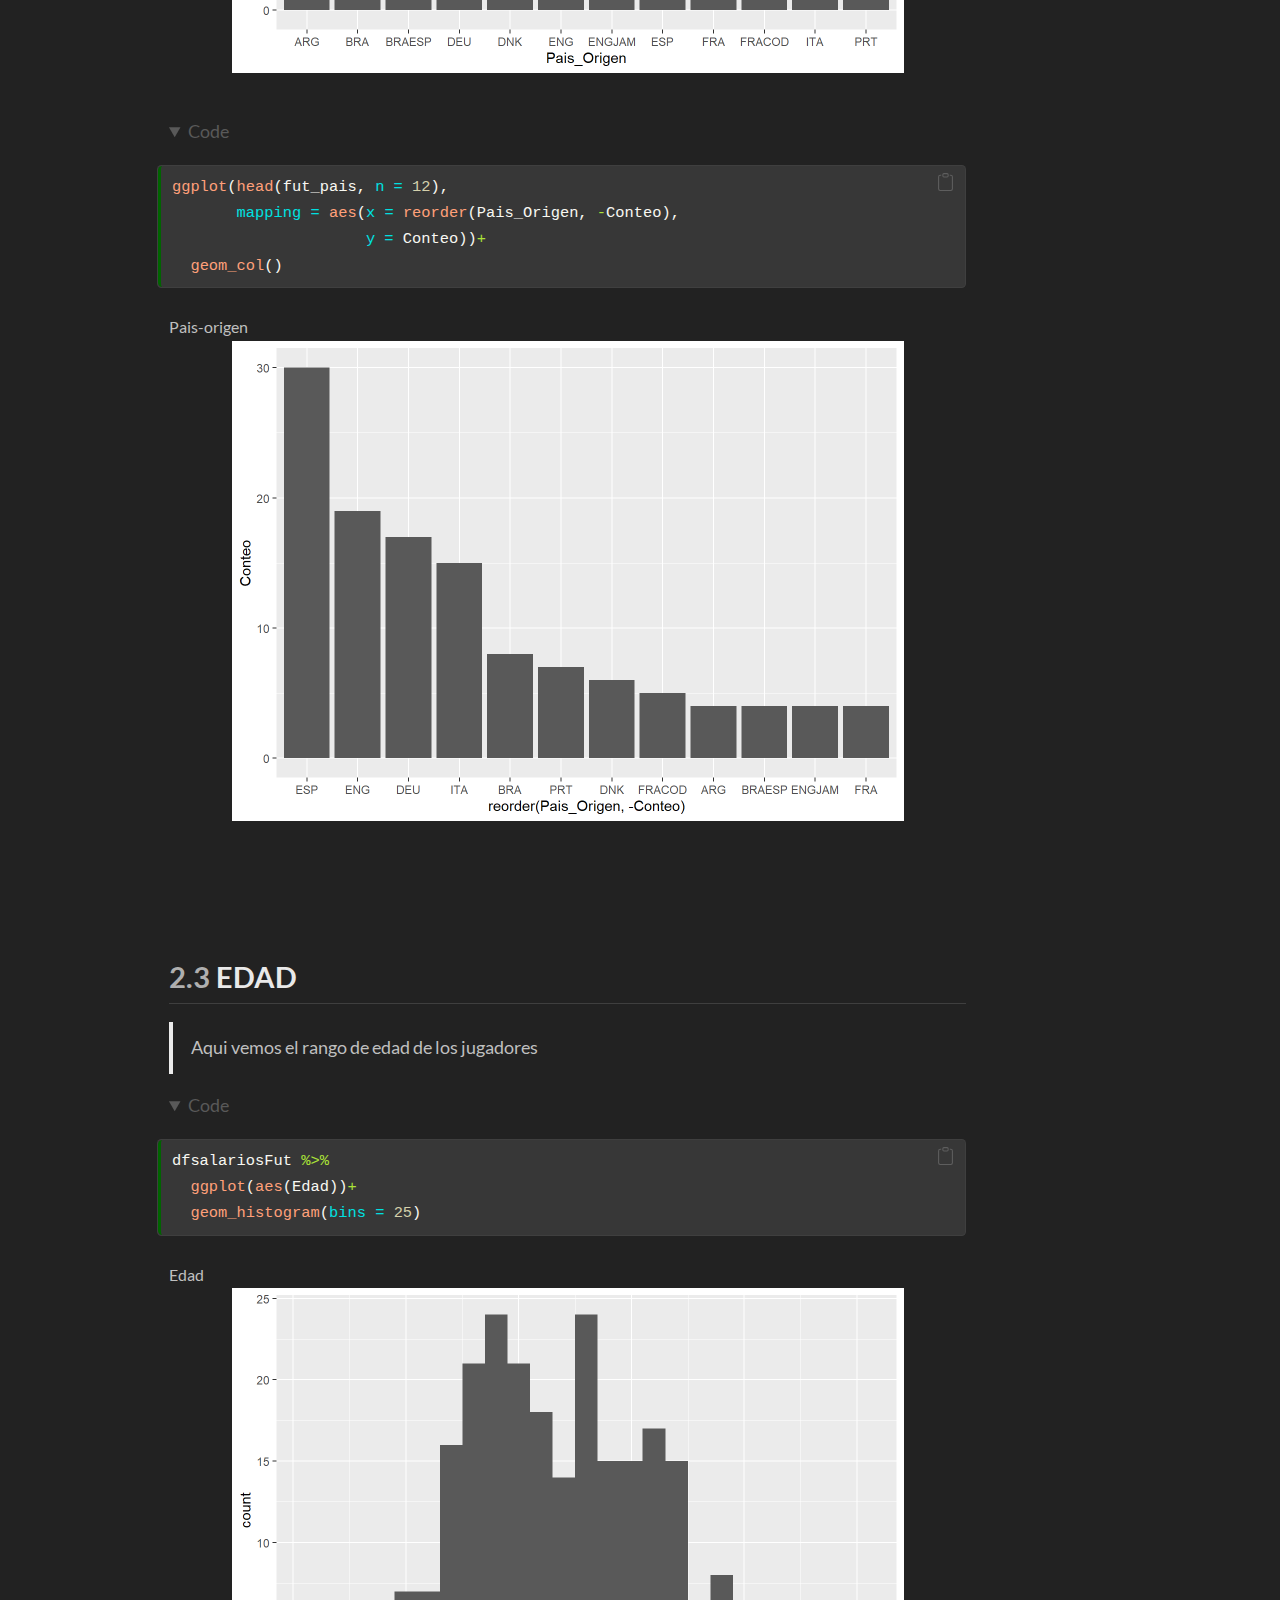
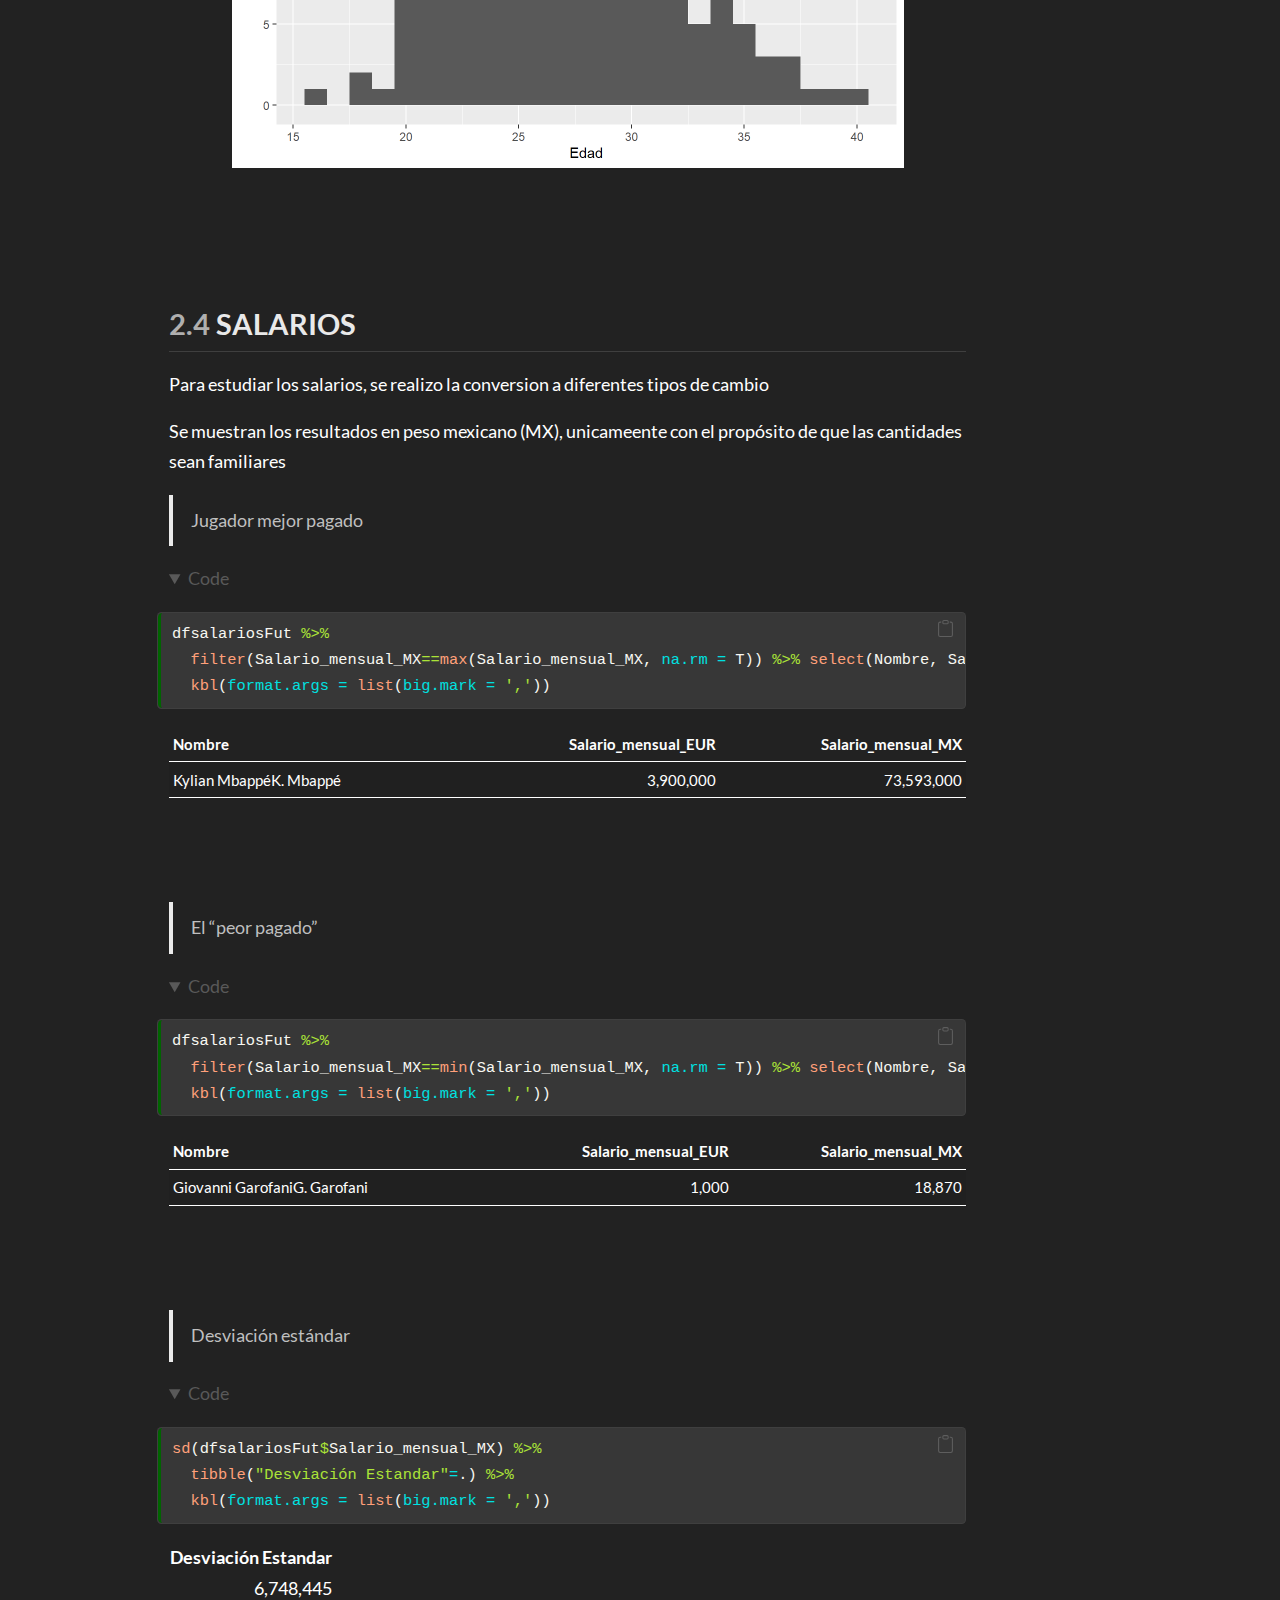
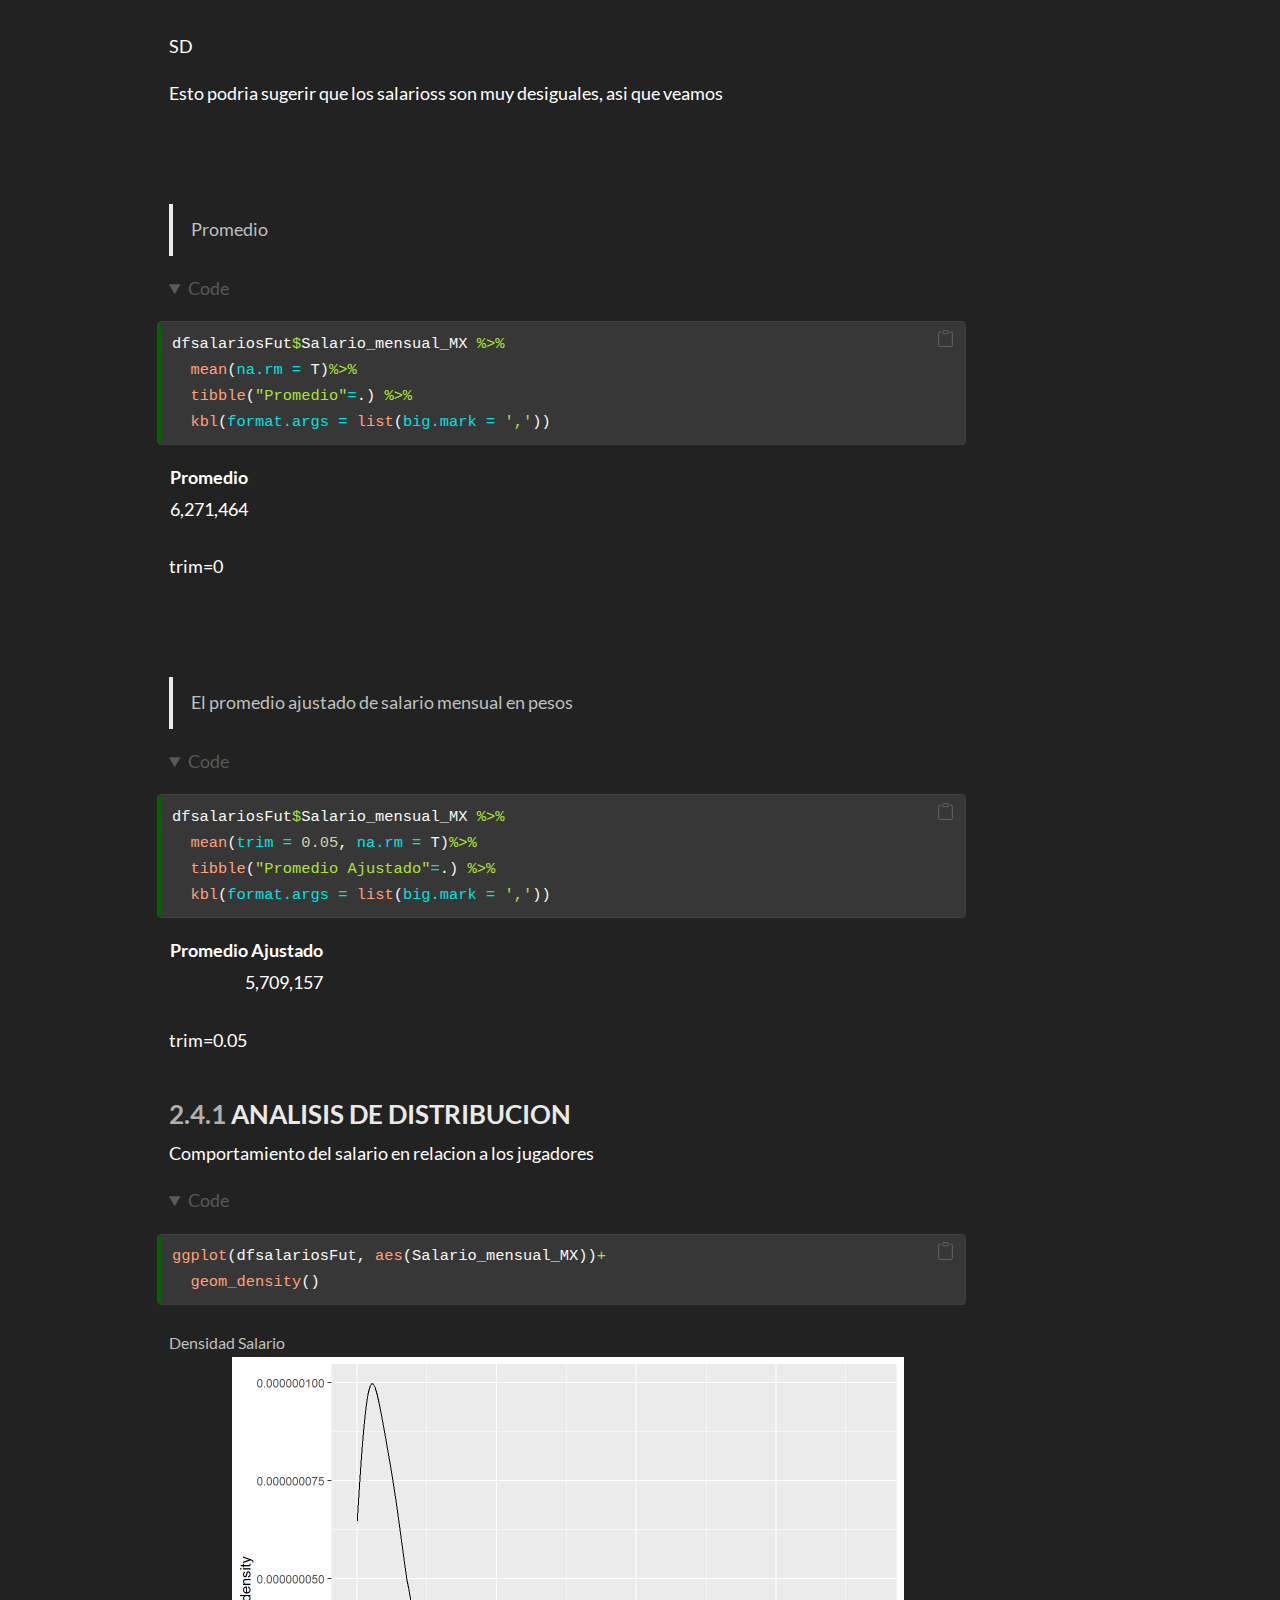
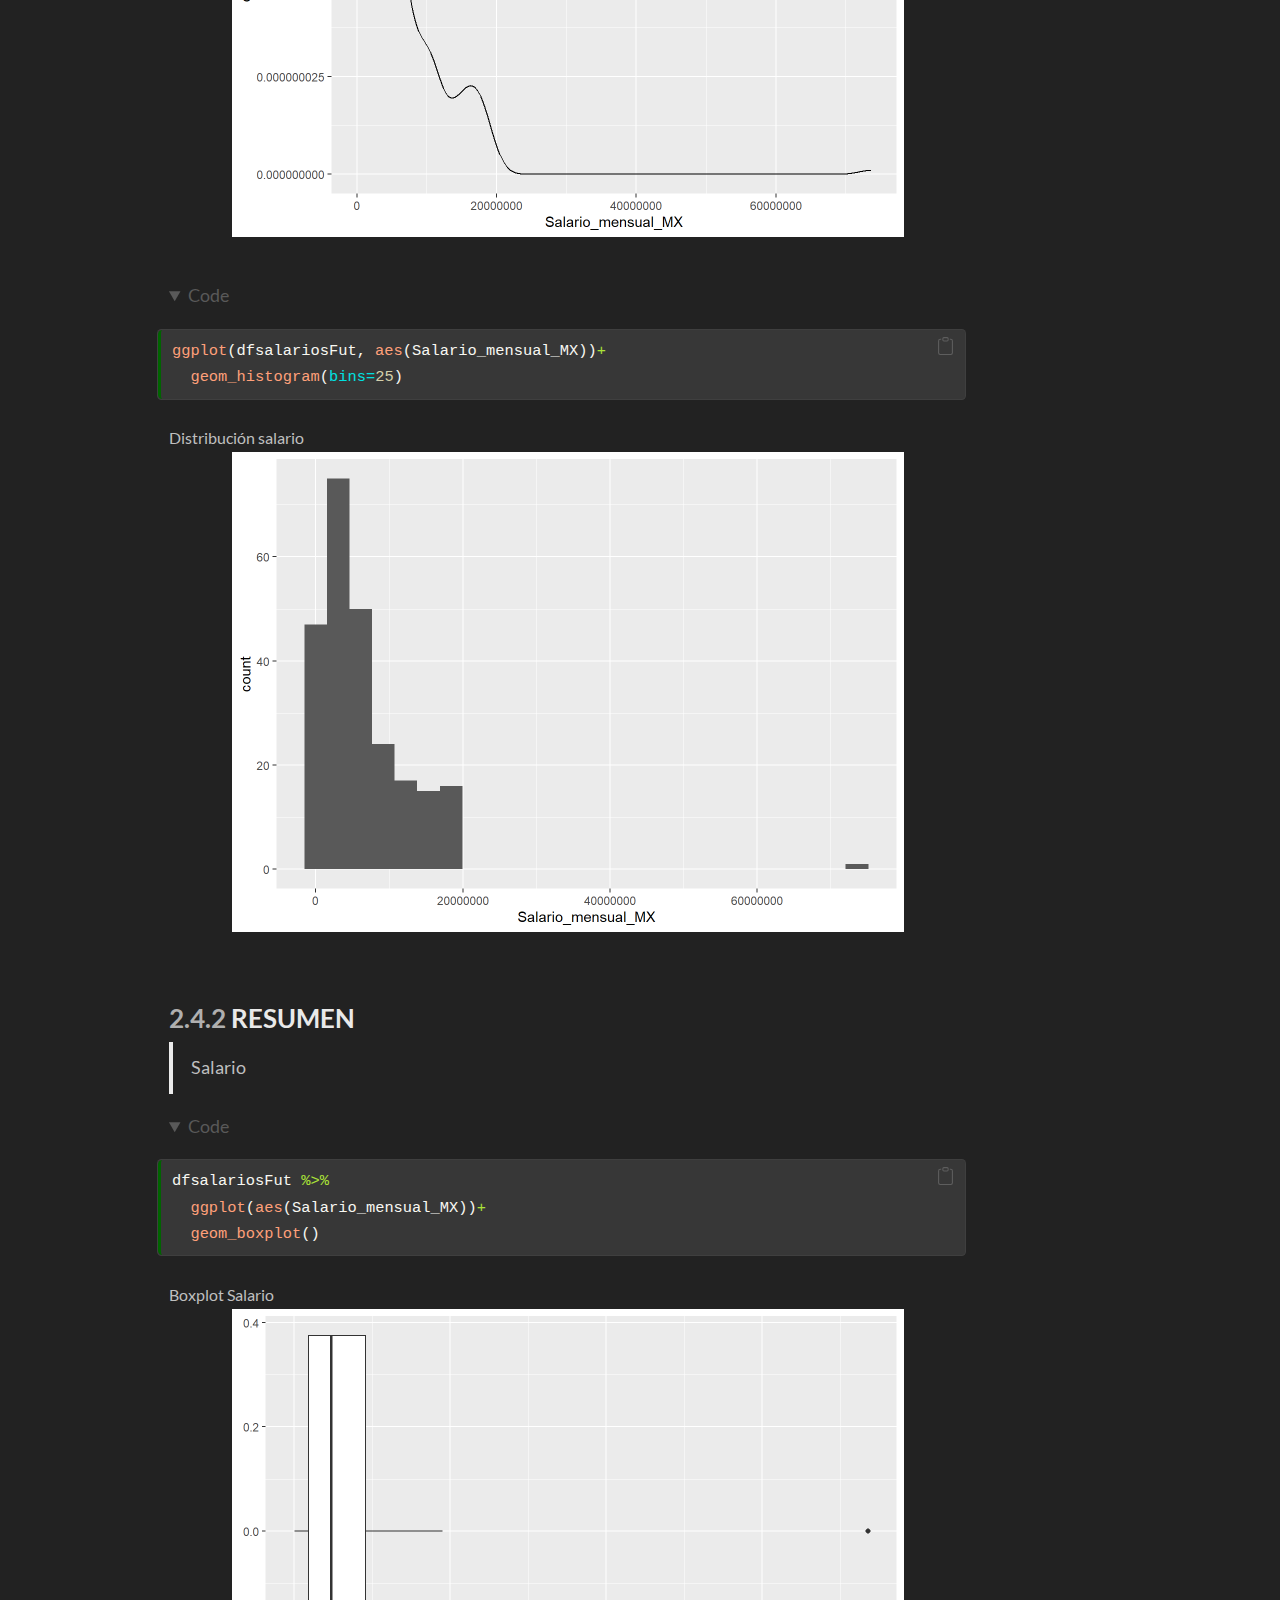
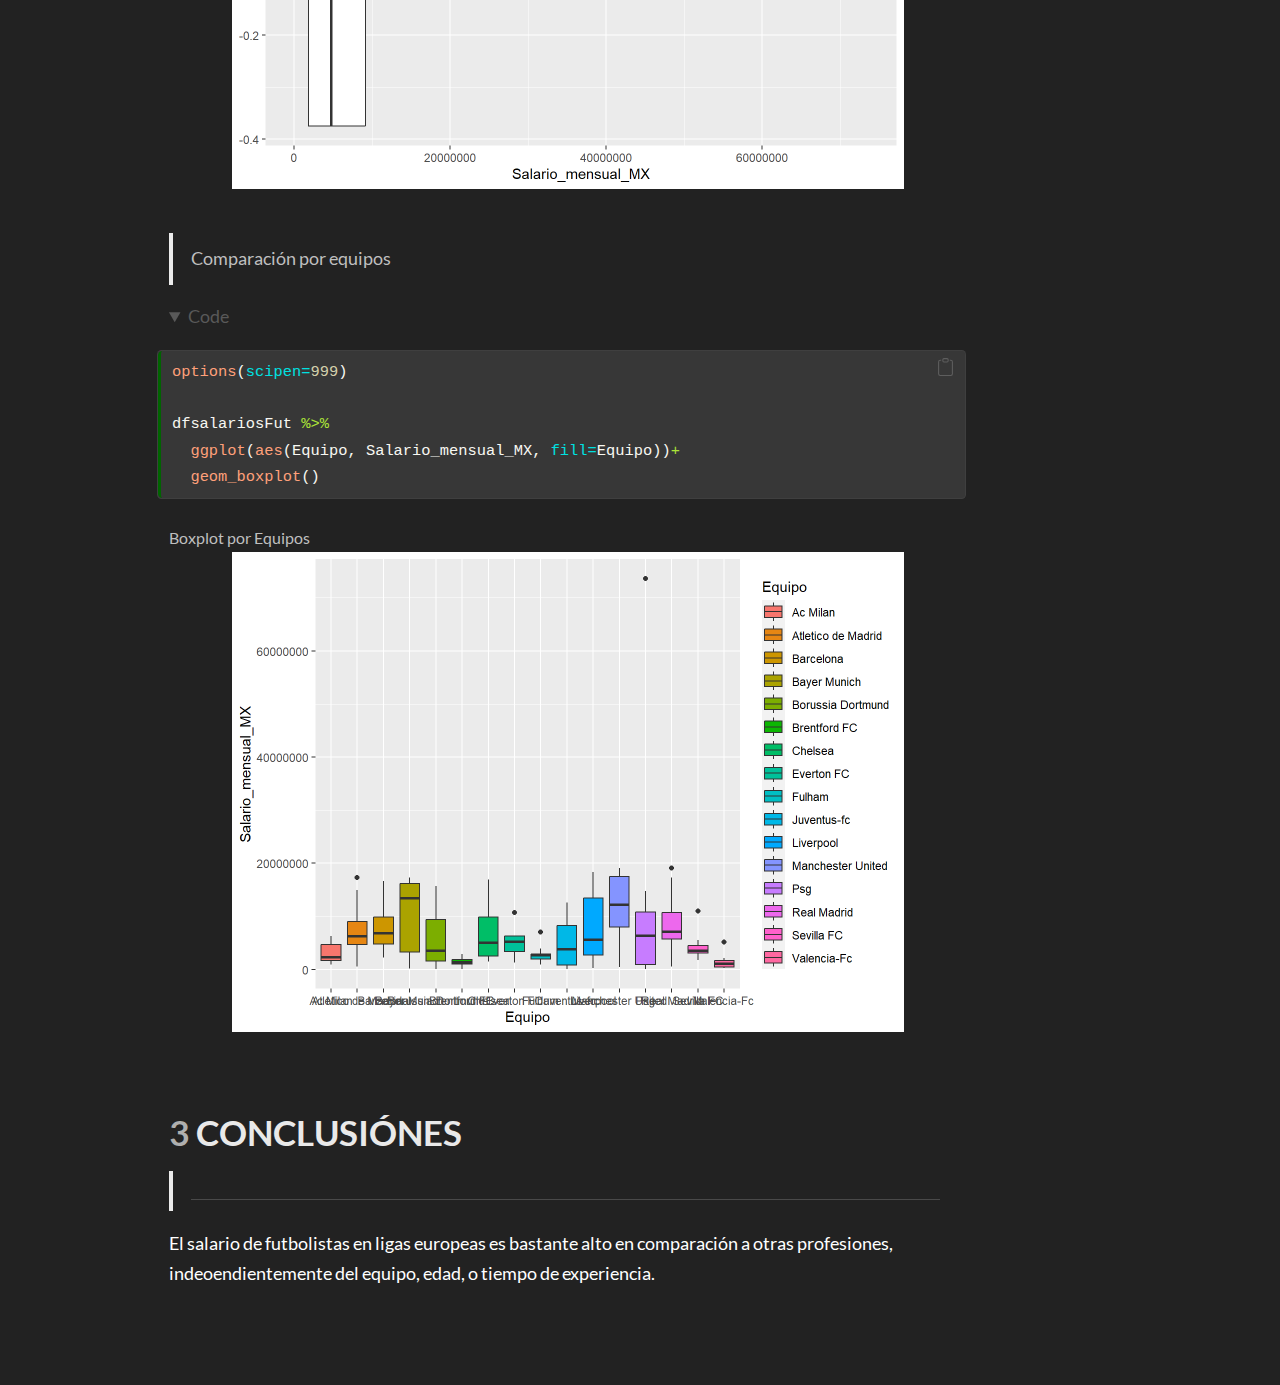
==== commit 30ca4d27: "update" ====
--- a/ReporteQuarto/index.html
+++ b/ReporteQuarto/index.html
@@ -19,11 +19,10 @@
 div.hanging-indent{margin-left: 1.5em; text-indent: -1.5em;}
 ul.task-list{list-style: none;}
 ul.task-list li input[type="checkbox"] {
-  width: 0.8em;
-  margin: 0 0.8em 0.2em -1em; /* quarto-specific, see https://github.com/quarto-dev/quarto-cli/issues/4556 */ 
-  vertical-align: middle;
-}
-/* CSS for syntax highlighting */
+width: 0.8em;
+margin: 0 0.8em 0.2em -1em;  vertical-align: middle;
+}
+
 pre > code.sourceCode { white-space: pre; position: relative; }
 pre > code.sourceCode > span { display: inline-block; line-height: 1.25; }
 pre > code.sourceCode > span:empty { height: 1.2em; }
@@ -39,42 +38,3210 @@
 pre > code.sourceCode > span { text-indent: -5em; padding-left: 5em; }
 }
 pre.numberSource code
-  { counter-reset: source-line 0; }
+{ counter-reset: source-line 0; }
 pre.numberSource code > span
-  { position: relative; left: -4em; counter-increment: source-line; }
+{ position: relative; left: -4em; counter-increment: source-line; }
 pre.numberSource code > span > a:first-child::before
-  { content: counter(source-line);
-    position: relative; left: -1em; text-align: right; vertical-align: baseline;
-    border: none; display: inline-block;
-    -webkit-touch-callout: none; -webkit-user-select: none;
-    -khtml-user-select: none; -moz-user-select: none;
-    -ms-user-select: none; user-select: none;
-    padding: 0 4px; width: 4em;
-  }
-pre.numberSource { margin-left: 3em;  padding-left: 4px; }
+{ content: counter(source-line);
+position: relative; left: -1em; text-align: right; vertical-align: baseline;
+border: none; display: inline-block;
+-webkit-touch-callout: none; -webkit-user-select: none;
+-khtml-user-select: none; -moz-user-select: none;
+-ms-user-select: none; user-select: none;
+padding: 0 4px; width: 4em;
+}
+pre.numberSource { margin-left: 3em; padding-left: 4px; }
 div.sourceCode
-  {   }
+{ }
 @media screen {
 pre > code.sourceCode > span > a:first-child::before { text-decoration: underline; }
 }
 </style>
 
 
-<script src="index_files/libs/clipboard/clipboard.min.js"></script>
-<script src="index_files/libs/quarto-html/quarto.js"></script>
-<script src="index_files/libs/quarto-html/popper.min.js"></script>
-<script src="index_files/libs/quarto-html/tippy.umd.min.js"></script>
-<script src="index_files/libs/quarto-html/anchor.min.js"></script>
-<link href="index_files/libs/quarto-html/tippy.css" rel="stylesheet">
-<link href="index_files/libs/quarto-html/quarto-syntax-highlighting-dark.css" rel="stylesheet" id="quarto-text-highlighting-styles">
-<script src="index_files/libs/bootstrap/bootstrap.min.js"></script>
-<link href="index_files/libs/bootstrap/bootstrap-icons.css" rel="stylesheet">
-<link href="index_files/libs/bootstrap/bootstrap.min.css" rel="stylesheet" id="quarto-bootstrap" data-mode="dark">
+<script>/*!
+ * clipboard.js v2.0.11
+ * https://clipboardjs.com/
+ *
+ * Licensed MIT © Zeno Rocha
+ */
+!function(t,e){"object"==typeof exports&&"object"==typeof module?module.exports=e():"function"==typeof define&&define.amd?define([],e):"object"==typeof exports?exports.ClipboardJS=e():t.ClipboardJS=e()}(this,function(){return n={686:function(t,e,n){"use strict";n.d(e,{default:function(){return b}});var e=n(279),i=n.n(e),e=n(370),u=n.n(e),e=n(817),r=n.n(e);function c(t){try{return document.execCommand(t)}catch(t){return}}var a=function(t){t=r()(t);return c("cut"),t};function o(t,e){var n,o,t=(n=t,o="rtl"===document.documentElement.getAttribute("dir"),(t=document.createElement("textarea")).style.fontSize="12pt",t.style.border="0",t.style.padding="0",t.style.margin="0",t.style.position="absolute",t.style[o?"right":"left"]="-9999px",o=window.pageYOffset||document.documentElement.scrollTop,t.style.top="".concat(o,"px"),t.setAttribute("readonly",""),t.value=n,t);return e.container.appendChild(t),e=r()(t),c("copy"),t.remove(),e}var f=function(t){var e=1<arguments.length&&void 0!==arguments[1]?arguments[1]:{container:document.body},n="";return"string"==typeof t?n=o(t,e):t instanceof HTMLInputElement&&!["text","search","url","tel","password"].includes(null==t?void 0:t.type)?n=o(t.value,e):(n=r()(t),c("copy")),n};function l(t){return(l="function"==typeof Symbol&&"symbol"==typeof Symbol.iterator?function(t){return typeof t}:function(t){return t&&"function"==typeof Symbol&&t.constructor===Symbol&&t!==Symbol.prototype?"symbol":typeof t})(t)}var s=function(){var t=0<arguments.length&&void 0!==arguments[0]?arguments[0]:{},e=t.action,n=void 0===e?"copy":e,o=t.container,e=t.target,t=t.text;if("copy"!==n&&"cut"!==n)throw new Error('Invalid "action" value, use either "copy" or "cut"');if(void 0!==e){if(!e||"object"!==l(e)||1!==e.nodeType)throw new Error('Invalid "target" value, use a valid Element');if("copy"===n&&e.hasAttribute("disabled"))throw new Error('Invalid "target" attribute. Please use "readonly" instead of "disabled" attribute');if("cut"===n&&(e.hasAttribute("readonly")||e.hasAttribute("disabled")))throw new Error('Invalid "target" attribute. You can\'t cut text from elements with "readonly" or "disabled" attributes')}return t?f(t,{container:o}):e?"cut"===n?a(e):f(e,{container:o}):void 0};function p(t){return(p="function"==typeof Symbol&&"symbol"==typeof Symbol.iterator?function(t){return typeof t}:function(t){return t&&"function"==typeof Symbol&&t.constructor===Symbol&&t!==Symbol.prototype?"symbol":typeof t})(t)}function d(t,e){for(var n=0;n<e.length;n++){var o=e[n];o.enumerable=o.enumerable||!1,o.configurable=!0,"value"in o&&(o.writable=!0),Object.defineProperty(t,o.key,o)}}function y(t,e){return(y=Object.setPrototypeOf||function(t,e){return t.__proto__=e,t})(t,e)}function h(n){var o=function(){if("undefined"==typeof Reflect||!Reflect.construct)return!1;if(Reflect.construct.sham)return!1;if("function"==typeof Proxy)return!0;try{return Date.prototype.toString.call(Reflect.construct(Date,[],function(){})),!0}catch(t){return!1}}();return function(){var t,e=v(n);return t=o?(t=v(this).constructor,Reflect.construct(e,arguments,t)):e.apply(this,arguments),e=this,!(t=t)||"object"!==p(t)&&"function"!=typeof t?function(t){if(void 0!==t)return t;throw new ReferenceError("this hasn't been initialised - super() hasn't been called")}(e):t}}function v(t){return(v=Object.setPrototypeOf?Object.getPrototypeOf:function(t){return t.__proto__||Object.getPrototypeOf(t)})(t)}function m(t,e){t="data-clipboard-".concat(t);if(e.hasAttribute(t))return e.getAttribute(t)}var b=function(){!function(t,e){if("function"!=typeof e&&null!==e)throw new TypeError("Super expression must either be null or a function");t.prototype=Object.create(e&&e.prototype,{constructor:{value:t,writable:!0,configurable:!0}}),e&&y(t,e)}(r,i());var t,e,n,o=h(r);function r(t,e){var n;return function(t){if(!(t instanceof r))throw new TypeError("Cannot call a class as a function")}(this),(n=o.call(this)).resolveOptions(e),n.listenClick(t),n}return t=r,n=[{key:"copy",value:function(t){var e=1<arguments.length&&void 0!==arguments[1]?arguments[1]:{container:document.body};return f(t,e)}},{key:"cut",value:function(t){return a(t)}},{key:"isSupported",value:function(){var t=0<arguments.length&&void 0!==arguments[0]?arguments[0]:["copy","cut"],t="string"==typeof t?[t]:t,e=!!document.queryCommandSupported;return t.forEach(function(t){e=e&&!!document.queryCommandSupported(t)}),e}}],(e=[{key:"resolveOptions",value:function(){var t=0<arguments.length&&void 0!==arguments[0]?arguments[0]:{};this.action="function"==typeof t.action?t.action:this.defaultAction,this.target="function"==typeof t.target?t.target:this.defaultTarget,this.text="function"==typeof t.text?t.text:this.defaultText,this.container="object"===p(t.container)?t.container:document.body}},{key:"listenClick",value:function(t){var e=this;this.listener=u()(t,"click",function(t){return e.onClick(t)})}},{key:"onClick",value:function(t){var e=t.delegateTarget||t.currentTarget,n=this.action(e)||"copy",t=s({action:n,container:this.container,target:this.target(e),text:this.text(e)});this.emit(t?"success":"error",{action:n,text:t,trigger:e,clearSelection:function(){e&&e.focus(),window.getSelection().removeAllRanges()}})}},{key:"defaultAction",value:function(t){return m("action",t)}},{key:"defaultTarget",value:function(t){t=m("target",t);if(t)return document.querySelector(t)}},{key:"defaultText",value:function(t){return m("text",t)}},{key:"destroy",value:function(){this.listener.destroy()}}])&&d(t.prototype,e),n&&d(t,n),r}()},828:function(t){var e;"undefined"==typeof Element||Element.prototype.matches||((e=Element.prototype).matches=e.matchesSelector||e.mozMatchesSelector||e.msMatchesSelector||e.oMatchesSelector||e.webkitMatchesSelector),t.exports=function(t,e){for(;t&&9!==t.nodeType;){if("function"==typeof t.matches&&t.matches(e))return t;t=t.parentNode}}},438:function(t,e,n){var u=n(828);function i(t,e,n,o,r){var i=function(e,n,t,o){return function(t){t.delegateTarget=u(t.target,n),t.delegateTarget&&o.call(e,t)}}.apply(this,arguments);return t.addEventListener(n,i,r),{destroy:function(){t.removeEventListener(n,i,r)}}}t.exports=function(t,e,n,o,r){return"function"==typeof t.addEventListener?i.apply(null,arguments):"function"==typeof n?i.bind(null,document).apply(null,arguments):("string"==typeof t&&(t=document.querySelectorAll(t)),Array.prototype.map.call(t,function(t){return i(t,e,n,o,r)}))}},879:function(t,n){n.node=function(t){return void 0!==t&&t instanceof HTMLElement&&1===t.nodeType},n.nodeList=function(t){var e=Object.prototype.toString.call(t);return void 0!==t&&("[object NodeList]"===e||"[object HTMLCollection]"===e)&&"length"in t&&(0===t.length||n.node(t[0]))},n.string=function(t){return"string"==typeof t||t instanceof String},n.fn=function(t){return"[object Function]"===Object.prototype.toString.call(t)}},370:function(t,e,n){var f=n(879),l=n(438);t.exports=function(t,e,n){if(!t&&!e&&!n)throw new Error("Missing required arguments");if(!f.string(e))throw new TypeError("Second argument must be a String");if(!f.fn(n))throw new TypeError("Third argument must be a Function");if(f.node(t))return c=e,a=n,(u=t).addEventListener(c,a),{destroy:function(){u.removeEventListener(c,a)}};if(f.nodeList(t))return o=t,r=e,i=n,Array.prototype.forEach.call(o,function(t){t.addEventListener(r,i)}),{destroy:function(){Array.prototype.forEach.call(o,function(t){t.removeEventListener(r,i)})}};if(f.string(t))return t=t,e=e,n=n,l(document.body,t,e,n);throw new TypeError("First argument must be a String, HTMLElement, HTMLCollection, or NodeList");var o,r,i,u,c,a}},817:function(t){t.exports=function(t){var e,n="SELECT"===t.nodeName?(t.focus(),t.value):"INPUT"===t.nodeName||"TEXTAREA"===t.nodeName?((e=t.hasAttribute("readonly"))||t.setAttribute("readonly",""),t.select(),t.setSelectionRange(0,t.value.length),e||t.removeAttribute("readonly"),t.value):(t.hasAttribute("contenteditable")&&t.focus(),n=window.getSelection(),(e=document.createRange()).selectNodeContents(t),n.removeAllRanges(),n.addRange(e),n.toString());return n}},279:function(t){function e(){}e.prototype={on:function(t,e,n){var o=this.e||(this.e={});return(o[t]||(o[t]=[])).push({fn:e,ctx:n}),this},once:function(t,e,n){var o=this;function r(){o.off(t,r),e.apply(n,arguments)}return r._=e,this.on(t,r,n)},emit:function(t){for(var e=[].slice.call(arguments,1),n=((this.e||(this.e={}))[t]||[]).slice(),o=0,r=n.length;o<r;o++)n[o].fn.apply(n[o].ctx,e);return this},off:function(t,e){var n=this.e||(this.e={}),o=n[t],r=[];if(o&&e)for(var i=0,u=o.length;i<u;i++)o[i].fn!==e&&o[i].fn._!==e&&r.push(o[i]);return r.length?n[t]=r:delete n[t],this}},t.exports=e,t.exports.TinyEmitter=e}},r={},o.n=function(t){var e=t&&t.__esModule?function(){return t.default}:function(){return t};return o.d(e,{a:e}),e},o.d=function(t,e){for(var n in e)o.o(e,n)&&!o.o(t,n)&&Object.defineProperty(t,n,{enumerable:!0,get:e[n]})},o.o=function(t,e){return Object.prototype.hasOwnProperty.call(t,e)},o(686).default;function o(t){if(r[t])return r[t].exports;var e=r[t]={exports:{}};return n[t](e,e.exports,o),e.exports}var n,r});</script>
+<script>const sectionChanged = new CustomEvent("quarto-sectionChanged", {
+  detail: {},
+  bubbles: true,
+  cancelable: false,
+  composed: false,
+});
+
+const layoutMarginEls = () => {
+  // Find any conflicting margin elements and add margins to the
+  // top to prevent overlap
+  const marginChildren = window.document.querySelectorAll(
+    ".column-margin.column-container > * "
+  );
+
+  let lastBottom = 0;
+  for (const marginChild of marginChildren) {
+    if (marginChild.offsetParent !== null) {
+      // clear the top margin so we recompute it
+      marginChild.style.marginTop = null;
+      const top = marginChild.getBoundingClientRect().top + window.scrollY;
+      console.log({
+        childtop: marginChild.getBoundingClientRect().top,
+        scroll: window.scrollY,
+        top,
+        lastBottom,
+      });
+      if (top < lastBottom) {
+        const margin = lastBottom - top;
+        marginChild.style.marginTop = `${margin}px`;
+      }
+      const styles = window.getComputedStyle(marginChild);
+      const marginTop = parseFloat(styles["marginTop"]);
+
+      console.log({
+        top,
+        height: marginChild.getBoundingClientRect().height,
+        marginTop,
+        total: top + marginChild.getBoundingClientRect().height + marginTop,
+      });
+      lastBottom = top + marginChild.getBoundingClientRect().height + marginTop;
+    }
+  }
+};
+
+window.document.addEventListener("DOMContentLoaded", function (_event) {
+  // Recompute the position of margin elements anytime the body size changes
+  if (window.ResizeObserver) {
+    const resizeObserver = new window.ResizeObserver(
+      throttle(layoutMarginEls, 50)
+    );
+    resizeObserver.observe(window.document.body);
+  }
+
+  const tocEl = window.document.querySelector('nav.toc-active[role="doc-toc"]');
+  const sidebarEl = window.document.getElementById("quarto-sidebar");
+  const leftTocEl = window.document.getElementById("quarto-sidebar-toc-left");
+  const marginSidebarEl = window.document.getElementById(
+    "quarto-margin-sidebar"
+  );
+  // function to determine whether the element has a previous sibling that is active
+  const prevSiblingIsActiveLink = (el) => {
+    const sibling = el.previousElementSibling;
+    if (sibling && sibling.tagName === "A") {
+      return sibling.classList.contains("active");
+    } else {
+      return false;
+    }
+  };
+
+  // fire slideEnter for bootstrap tab activations (for htmlwidget resize behavior)
+  function fireSlideEnter(e) {
+    const event = window.document.createEvent("Event");
+    event.initEvent("slideenter", true, true);
+    window.document.dispatchEvent(event);
+  }
+  const tabs = window.document.querySelectorAll('a[data-bs-toggle="tab"]');
+  tabs.forEach((tab) => {
+    tab.addEventListener("shown.bs.tab", fireSlideEnter);
+  });
+
+  // fire slideEnter for tabby tab activations (for htmlwidget resize behavior)
+  document.addEventListener("tabby", fireSlideEnter, false);
+
+  // Track scrolling and mark TOC links as active
+  // get table of contents and sidebar (bail if we don't have at least one)
+  const tocLinks = tocEl
+    ? [...tocEl.querySelectorAll("a[data-scroll-target]")]
+    : [];
+  const makeActive = (link) => tocLinks[link].classList.add("active");
+  const removeActive = (link) => tocLinks[link].classList.remove("active");
+  const removeAllActive = () =>
+    [...Array(tocLinks.length).keys()].forEach((link) => removeActive(link));
+
+  // activate the anchor for a section associated with this TOC entry
+  tocLinks.forEach((link) => {
+    link.addEventListener("click", () => {
+      if (link.href.indexOf("#") !== -1) {
+        const anchor = link.href.split("#")[1];
+        const heading = window.document.querySelector(
+          `[data-anchor-id=${anchor}]`
+        );
+        if (heading) {
+          // Add the class
+          heading.classList.add("reveal-anchorjs-link");
+
+          // function to show the anchor
+          const handleMouseout = () => {
+            heading.classList.remove("reveal-anchorjs-link");
+            heading.removeEventListener("mouseout", handleMouseout);
+          };
+
+          // add a function to clear the anchor when the user mouses out of it
+          heading.addEventListener("mouseout", handleMouseout);
+        }
+      }
+    });
+  });
+
+  const sections = tocLinks.map((link) => {
+    const target = link.getAttribute("data-scroll-target");
+    if (target.startsWith("#")) {
+      return window.document.getElementById(decodeURI(`${target.slice(1)}`));
+    } else {
+      return window.document.querySelector(decodeURI(`${target}`));
+    }
+  });
+
+  const sectionMargin = 200;
+  let currentActive = 0;
+  // track whether we've initialized state the first time
+  let init = false;
+
+  const updateActiveLink = () => {
+    // The index from bottom to top (e.g. reversed list)
+    let sectionIndex = -1;
+    if (
+      window.innerHeight + window.pageYOffset >=
+      window.document.body.offsetHeight
+    ) {
+      sectionIndex = 0;
+    } else {
+      sectionIndex = [...sections].reverse().findIndex((section) => {
+        if (section) {
+          return window.pageYOffset >= section.offsetTop - sectionMargin;
+        } else {
+          return false;
+        }
+      });
+    }
+    if (sectionIndex > -1) {
+      const current = sections.length - sectionIndex - 1;
+      if (current !== currentActive) {
+        removeAllActive();
+        currentActive = current;
+        makeActive(current);
+        if (init) {
+          window.dispatchEvent(sectionChanged);
+        }
+        init = true;
+      }
+    }
+  };
+
+  const inHiddenRegion = (top, bottom, hiddenRegions) => {
+    for (const region of hiddenRegions) {
+      if (top <= region.bottom && bottom >= region.top) {
+        return true;
+      }
+    }
+    return false;
+  };
+
+  const categorySelector = "header.quarto-title-block .quarto-category";
+  const activateCategories = (href) => {
+    // Find any categories
+    // Surround them with a link pointing back to:
+    // #category=Authoring
+    try {
+      const categoryEls = window.document.querySelectorAll(categorySelector);
+      for (const categoryEl of categoryEls) {
+        const categoryText = categoryEl.textContent;
+        if (categoryText) {
+          const link = `${href}#category=${encodeURIComponent(categoryText)}`;
+          const linkEl = window.document.createElement("a");
+          linkEl.setAttribute("href", link);
+          for (const child of categoryEl.childNodes) {
+            linkEl.append(child);
+          }
+          categoryEl.appendChild(linkEl);
+        }
+      }
+    } catch {
+      // Ignore errors
+    }
+  };
+  function hasTitleCategories() {
+    return window.document.querySelector(categorySelector) !== null;
+  }
+
+  function offsetRelativeUrl(url) {
+    const offset = getMeta("quarto:offset");
+    return offset ? offset + url : url;
+  }
+
+  function offsetAbsoluteUrl(url) {
+    const offset = getMeta("quarto:offset");
+    const baseUrl = new URL(offset, window.location);
+
+    const projRelativeUrl = url.replace(baseUrl, "");
+    if (projRelativeUrl.startsWith("/")) {
+      return projRelativeUrl;
+    } else {
+      return "/" + projRelativeUrl;
+    }
+  }
+
+  // read a meta tag value
+  function getMeta(metaName) {
+    const metas = window.document.getElementsByTagName("meta");
+    for (let i = 0; i < metas.length; i++) {
+      if (metas[i].getAttribute("name") === metaName) {
+        return metas[i].getAttribute("content");
+      }
+    }
+    return "";
+  }
+
+  async function findAndActivateCategories() {
+    const currentPagePath = offsetAbsoluteUrl(window.location.href);
+    const response = await fetch(offsetRelativeUrl("listings.json"));
+    if (response.status == 200) {
+      return response.json().then(function (listingPaths) {
+        const listingHrefs = [];
+        for (const listingPath of listingPaths) {
+          const pathWithoutLeadingSlash = listingPath.listing.substring(1);
+          for (const item of listingPath.items) {
+            if (
+              item === currentPagePath ||
+              item === currentPagePath + "index.html"
+            ) {
+              // Resolve this path against the offset to be sure
+              // we already are using the correct path to the listing
+              // (this adjusts the listing urls to be rooted against
+              // whatever root the page is actually running against)
+              const relative = offsetRelativeUrl(pathWithoutLeadingSlash);
+              const baseUrl = window.location;
+              const resolvedPath = new URL(relative, baseUrl);
+              listingHrefs.push(resolvedPath.pathname);
+              break;
+            }
+          }
+        }
+
+        // Look up the tree for a nearby linting and use that if we find one
+        const nearestListing = findNearestParentListing(
+          offsetAbsoluteUrl(window.location.pathname),
+          listingHrefs
+        );
+        if (nearestListing) {
+          activateCategories(nearestListing);
+        } else {
+          // See if the referrer is a listing page for this item
+          const referredRelativePath = offsetAbsoluteUrl(document.referrer);
+          const referrerListing = listingHrefs.find((listingHref) => {
+            const isListingReferrer =
+              listingHref === referredRelativePath ||
+              listingHref === referredRelativePath + "index.html";
+            return isListingReferrer;
+          });
+
+          if (referrerListing) {
+            // Try to use the referrer if possible
+            activateCategories(referrerListing);
+          } else if (listingHrefs.length > 0) {
+            // Otherwise, just fall back to the first listing
+            activateCategories(listingHrefs[0]);
+          }
+        }
+      });
+    }
+  }
+  if (hasTitleCategories()) {
+    findAndActivateCategories();
+  }
+
+  const findNearestParentListing = (href, listingHrefs) => {
+    if (!href || !listingHrefs) {
+      return undefined;
+    }
+    // Look up the tree for a nearby linting and use that if we find one
+    const relativeParts = href.substring(1).split("/");
+    while (relativeParts.length > 0) {
+      const path = relativeParts.join("/");
+      for (const listingHref of listingHrefs) {
+        if (listingHref.startsWith(path)) {
+          return listingHref;
+        }
+      }
+      relativeParts.pop();
+    }
+
+    return undefined;
+  };
+
+  const manageSidebarVisiblity = (el, placeholderDescriptor) => {
+    let isVisible = true;
+    let elRect;
+
+    return (hiddenRegions) => {
+      if (el === null) {
+        return;
+      }
+
+      // Find the last element of the TOC
+      const lastChildEl = el.lastElementChild;
+
+      if (lastChildEl) {
+        // Converts the sidebar to a menu
+        const convertToMenu = () => {
+          for (const child of el.children) {
+            child.style.opacity = 0;
+            child.style.overflow = "hidden";
+          }
+
+          nexttick(() => {
+            const toggleContainer = window.document.createElement("div");
+            toggleContainer.style.width = "100%";
+            toggleContainer.classList.add("zindex-over-content");
+            toggleContainer.classList.add("quarto-sidebar-toggle");
+            toggleContainer.classList.add("headroom-target"); // Marks this to be managed by headeroom
+            toggleContainer.id = placeholderDescriptor.id;
+            toggleContainer.style.position = "fixed";
+
+            const toggleIcon = window.document.createElement("i");
+            toggleIcon.classList.add("quarto-sidebar-toggle-icon");
+            toggleIcon.classList.add("bi");
+            toggleIcon.classList.add("bi-caret-down-fill");
+
+            const toggleTitle = window.document.createElement("div");
+            const titleEl = window.document.body.querySelector(
+              placeholderDescriptor.titleSelector
+            );
+            if (titleEl) {
+              toggleTitle.append(
+                titleEl.textContent || titleEl.innerText,
+                toggleIcon
+              );
+            }
+            toggleTitle.classList.add("zindex-over-content");
+            toggleTitle.classList.add("quarto-sidebar-toggle-title");
+            toggleContainer.append(toggleTitle);
+
+            const toggleContents = window.document.createElement("div");
+            toggleContents.classList = el.classList;
+            toggleContents.classList.add("zindex-over-content");
+            toggleContents.classList.add("quarto-sidebar-toggle-contents");
+            for (const child of el.children) {
+              if (child.id === "toc-title") {
+                continue;
+              }
+
+              const clone = child.cloneNode(true);
+              clone.style.opacity = 1;
+              clone.style.display = null;
+              toggleContents.append(clone);
+            }
+            toggleContents.style.height = "0px";
+            const positionToggle = () => {
+              // position the element (top left of parent, same width as parent)
+              if (!elRect) {
+                elRect = el.getBoundingClientRect();
+              }
+              toggleContainer.style.left = `${elRect.left}px`;
+              toggleContainer.style.top = `${elRect.top}px`;
+              toggleContainer.style.width = `${elRect.width}px`;
+            };
+            positionToggle();
+
+            toggleContainer.append(toggleContents);
+            el.parentElement.prepend(toggleContainer);
+
+            // Process clicks
+            let tocShowing = false;
+            // Allow the caller to control whether this is dismissed
+            // when it is clicked (e.g. sidebar navigation supports
+            // opening and closing the nav tree, so don't dismiss on click)
+            const clickEl = placeholderDescriptor.dismissOnClick
+              ? toggleContainer
+              : toggleTitle;
+
+            const closeToggle = () => {
+              if (tocShowing) {
+                toggleContainer.classList.remove("expanded");
+                toggleContents.style.height = "0px";
+                tocShowing = false;
+              }
+            };
+
+            // Get rid of any expanded toggle if the user scrolls
+            window.document.addEventListener(
+              "scroll",
+              throttle(() => {
+                closeToggle();
+              }, 50)
+            );
+
+            // Handle positioning of the toggle
+            window.addEventListener(
+              "resize",
+              throttle(() => {
+                elRect = undefined;
+                positionToggle();
+              }, 50)
+            );
+
+            window.addEventListener("quarto-hrChanged", () => {
+              elRect = undefined;
+            });
+
+            // Process the click
+            clickEl.onclick = () => {
+              if (!tocShowing) {
+                toggleContainer.classList.add("expanded");
+                toggleContents.style.height = null;
+                tocShowing = true;
+              } else {
+                closeToggle();
+              }
+            };
+          });
+        };
+
+        // Converts a sidebar from a menu back to a sidebar
+        const convertToSidebar = () => {
+          for (const child of el.children) {
+            child.style.opacity = 1;
+            child.style.overflow = null;
+          }
+
+          const placeholderEl = window.document.getElementById(
+            placeholderDescriptor.id
+          );
+          if (placeholderEl) {
+            placeholderEl.remove();
+          }
+
+          el.classList.remove("rollup");
+        };
+
+        if (isReaderMode()) {
+          convertToMenu();
+          isVisible = false;
+        } else {
+          // Find the top and bottom o the element that is being managed
+          const elTop = el.offsetTop;
+          const elBottom =
+            elTop + lastChildEl.offsetTop + lastChildEl.offsetHeight;
+
+          if (!isVisible) {
+            // If the element is current not visible reveal if there are
+            // no conflicts with overlay regions
+            if (!inHiddenRegion(elTop, elBottom, hiddenRegions)) {
+              convertToSidebar();
+              isVisible = true;
+            }
+          } else {
+            // If the element is visible, hide it if it conflicts with overlay regions
+            // and insert a placeholder toggle (or if we're in reader mode)
+            if (inHiddenRegion(elTop, elBottom, hiddenRegions)) {
+              convertToMenu();
+              isVisible = false;
+            }
+          }
+        }
+      }
+    };
+  };
+
+  const tabEls = document.querySelectorAll('a[data-bs-toggle="tab"]');
+  for (const tabEl of tabEls) {
+    const id = tabEl.getAttribute("data-bs-target");
+    if (id) {
+      const columnEl = document.querySelector(
+        `${id} .column-margin, .tabset-margin-content`
+      );
+      if (columnEl)
+        tabEl.addEventListener("shown.bs.tab", function (event) {
+          const el = event.srcElement;
+          if (el) {
+            const visibleCls = `${el.id}-margin-content`;
+            // walk up until we find a parent tabset
+            let panelTabsetEl = el.parentElement;
+            while (panelTabsetEl) {
+              if (panelTabsetEl.classList.contains("panel-tabset")) {
+                break;
+              }
+              panelTabsetEl = panelTabsetEl.parentElement;
+            }
+
+            if (panelTabsetEl) {
+              const prevSib = panelTabsetEl.previousElementSibling;
+              if (
+                prevSib &&
+                prevSib.classList.contains("tabset-margin-container")
+              ) {
+                const childNodes = prevSib.querySelectorAll(
+                  ".tabset-margin-content"
+                );
+                for (const childEl of childNodes) {
+                  if (childEl.classList.contains(visibleCls)) {
+                    childEl.classList.remove("collapse");
+                  } else {
+                    childEl.classList.add("collapse");
+                  }
+                }
+              }
+            }
+          }
+
+          layoutMarginEls();
+        });
+    }
+  }
+
+  // Manage the visibility of the toc and the sidebar
+  const marginScrollVisibility = manageSidebarVisiblity(marginSidebarEl, {
+    id: "quarto-toc-toggle",
+    titleSelector: "#toc-title",
+    dismissOnClick: true,
+  });
+  const sidebarScrollVisiblity = manageSidebarVisiblity(sidebarEl, {
+    id: "quarto-sidebarnav-toggle",
+    titleSelector: ".title",
+    dismissOnClick: false,
+  });
+  let tocLeftScrollVisibility;
+  if (leftTocEl) {
+    tocLeftScrollVisibility = manageSidebarVisiblity(leftTocEl, {
+      id: "quarto-lefttoc-toggle",
+      titleSelector: "#toc-title",
+      dismissOnClick: true,
+    });
+  }
+
+  // Find the first element that uses formatting in special columns
+  const conflictingEls = window.document.body.querySelectorAll(
+    '[class^="column-"], [class*=" column-"], aside, [class*="margin-caption"], [class*=" margin-caption"], [class*="margin-ref"], [class*=" margin-ref"]'
+  );
+
+  // Filter all the possibly conflicting elements into ones
+  // the do conflict on the left or ride side
+  const arrConflictingEls = Array.from(conflictingEls);
+  const leftSideConflictEls = arrConflictingEls.filter((el) => {
+    if (el.tagName === "ASIDE") {
+      return false;
+    }
+    return Array.from(el.classList).find((className) => {
+      return (
+        className !== "column-body" &&
+        className.startsWith("column-") &&
+        !className.endsWith("right") &&
+        !className.endsWith("container") &&
+        className !== "column-margin"
+      );
+    });
+  });
+  const rightSideConflictEls = arrConflictingEls.filter((el) => {
+    if (el.tagName === "ASIDE") {
+      return true;
+    }
+
+    const hasMarginCaption = Array.from(el.classList).find((className) => {
+      return className == "margin-caption";
+    });
+    if (hasMarginCaption) {
+      return true;
+    }
+
+    return Array.from(el.classList).find((className) => {
+      return (
+        className !== "column-body" &&
+        !className.endsWith("container") &&
+        className.startsWith("column-") &&
+        !className.endsWith("left")
+      );
+    });
+  });
+
+  const kOverlapPaddingSize = 10;
+  function toRegions(els) {
+    return els.map((el) => {
+      const boundRect = el.getBoundingClientRect();
+      const top =
+        boundRect.top +
+        document.documentElement.scrollTop -
+        kOverlapPaddingSize;
+      return {
+        top,
+        bottom: top + el.scrollHeight + 2 * kOverlapPaddingSize,
+      };
+    });
+  }
+
+  let hasObserved = false;
+  const visibleItemObserver = (els) => {
+    let visibleElements = [...els];
+    const intersectionObserver = new IntersectionObserver(
+      (entries, _observer) => {
+        entries.forEach((entry) => {
+          if (entry.isIntersecting) {
+            if (visibleElements.indexOf(entry.target) === -1) {
+              visibleElements.push(entry.target);
+            }
+          } else {
+            visibleElements = visibleElements.filter((visibleEntry) => {
+              return visibleEntry !== entry;
+            });
+          }
+        });
+
+        if (!hasObserved) {
+          hideOverlappedSidebars();
+        }
+        hasObserved = true;
+      },
+      {}
+    );
+    els.forEach((el) => {
+      intersectionObserver.observe(el);
+    });
+
+    return {
+      getVisibleEntries: () => {
+        return visibleElements;
+      },
+    };
+  };
+
+  const rightElementObserver = visibleItemObserver(rightSideConflictEls);
+  const leftElementObserver = visibleItemObserver(leftSideConflictEls);
+
+  const hideOverlappedSidebars = () => {
+    marginScrollVisibility(toRegions(rightElementObserver.getVisibleEntries()));
+    sidebarScrollVisiblity(toRegions(leftElementObserver.getVisibleEntries()));
+    if (tocLeftScrollVisibility) {
+      tocLeftScrollVisibility(
+        toRegions(leftElementObserver.getVisibleEntries())
+      );
+    }
+  };
+
+  window.quartoToggleReader = () => {
+    // Applies a slow class (or removes it)
+    // to update the transition speed
+    const slowTransition = (slow) => {
+      const manageTransition = (id, slow) => {
+        const el = document.getElementById(id);
+        if (el) {
+          if (slow) {
+            el.classList.add("slow");
+          } else {
+            el.classList.remove("slow");
+          }
+        }
+      };
+
+      manageTransition("TOC", slow);
+      manageTransition("quarto-sidebar", slow);
+    };
+    const readerMode = !isReaderMode();
+    setReaderModeValue(readerMode);
+
+    // If we're entering reader mode, slow the transition
+    if (readerMode) {
+      slowTransition(readerMode);
+    }
+    highlightReaderToggle(readerMode);
+    hideOverlappedSidebars();
+
+    // If we're exiting reader mode, restore the non-slow transition
+    if (!readerMode) {
+      slowTransition(!readerMode);
+    }
+  };
+
+  const highlightReaderToggle = (readerMode) => {
+    const els = document.querySelectorAll(".quarto-reader-toggle");
+    if (els) {
+      els.forEach((el) => {
+        if (readerMode) {
+          el.classList.add("reader");
+        } else {
+          el.classList.remove("reader");
+        }
+      });
+    }
+  };
+
+  const setReaderModeValue = (val) => {
+    if (window.location.protocol !== "file:") {
+      window.localStorage.setItem("quarto-reader-mode", val);
+    } else {
+      localReaderMode = val;
+    }
+  };
+
+  const isReaderMode = () => {
+    if (window.location.protocol !== "file:") {
+      return window.localStorage.getItem("quarto-reader-mode") === "true";
+    } else {
+      return localReaderMode;
+    }
+  };
+  let localReaderMode = null;
+
+  const tocOpenDepthStr = tocEl?.getAttribute("data-toc-expanded");
+  const tocOpenDepth = tocOpenDepthStr ? Number(tocOpenDepthStr) : 1;
+
+  // Walk the TOC and collapse/expand nodes
+  // Nodes are expanded if:
+  // - they are top level
+  // - they have children that are 'active' links
+  // - they are directly below an link that is 'active'
+  const walk = (el, depth) => {
+    // Tick depth when we enter a UL
+    if (el.tagName === "UL") {
+      depth = depth + 1;
+    }
+
+    // It this is active link
+    let isActiveNode = false;
+    if (el.tagName === "A" && el.classList.contains("active")) {
+      isActiveNode = true;
+    }
+
+    // See if there is an active child to this element
+    let hasActiveChild = false;
+    for (child of el.children) {
+      hasActiveChild = walk(child, depth) || hasActiveChild;
+    }
+
+    // Process the collapse state if this is an UL
+    if (el.tagName === "UL") {
+      if (tocOpenDepth === -1 && depth > 1) {
+        el.classList.add("collapse");
+      } else if (
+        depth <= tocOpenDepth ||
+        hasActiveChild ||
+        prevSiblingIsActiveLink(el)
+      ) {
+        el.classList.remove("collapse");
+      } else {
+        el.classList.add("collapse");
+      }
+
+      // untick depth when we leave a UL
+      depth = depth - 1;
+    }
+    return hasActiveChild || isActiveNode;
+  };
+
+  // walk the TOC and expand / collapse any items that should be shown
+
+  if (tocEl) {
+    walk(tocEl, 0);
+    updateActiveLink();
+  }
+
+  // Throttle the scroll event and walk peridiocally
+  window.document.addEventListener(
+    "scroll",
+    throttle(() => {
+      if (tocEl) {
+        updateActiveLink();
+        walk(tocEl, 0);
+      }
+      if (!isReaderMode()) {
+        hideOverlappedSidebars();
+      }
+    }, 5)
+  );
+  window.addEventListener(
+    "resize",
+    throttle(() => {
+      if (!isReaderMode()) {
+        hideOverlappedSidebars();
+      }
+    }, 10)
+  );
+  hideOverlappedSidebars();
+  highlightReaderToggle(isReaderMode());
+});
+
+// grouped tabsets
+window.addEventListener("pageshow", (_event) => {
+  function getTabSettings() {
+    const data = localStorage.getItem("quarto-persistent-tabsets-data");
+    if (!data) {
+      localStorage.setItem("quarto-persistent-tabsets-data", "{}");
+      return {};
+    }
+    if (data) {
+      return JSON.parse(data);
+    }
+  }
+
+  function setTabSettings(data) {
+    localStorage.setItem(
+      "quarto-persistent-tabsets-data",
+      JSON.stringify(data)
+    );
+  }
+
+  function setTabState(groupName, groupValue) {
+    const data = getTabSettings();
+    data[groupName] = groupValue;
+    setTabSettings(data);
+  }
+
+  function toggleTab(tab, active) {
+    const tabPanelId = tab.getAttribute("aria-controls");
+    const tabPanel = document.getElementById(tabPanelId);
+    if (active) {
+      tab.classList.add("active");
+      tabPanel.classList.add("active");
+    } else {
+      tab.classList.remove("active");
+      tabPanel.classList.remove("active");
+    }
+  }
+
+  function toggleAll(selectedGroup, selectorsToSync) {
+    for (const [thisGroup, tabs] of Object.entries(selectorsToSync)) {
+      const active = selectedGroup === thisGroup;
+      for (const tab of tabs) {
+        toggleTab(tab, active);
+      }
+    }
+  }
+
+  function findSelectorsToSyncByLanguage() {
+    const result = {};
+    const tabs = Array.from(
+      document.querySelectorAll(`div[data-group] a[id^='tabset-']`)
+    );
+    for (const item of tabs) {
+      const div = item.parentElement.parentElement.parentElement;
+      const group = div.getAttribute("data-group");
+      if (!result[group]) {
+        result[group] = {};
+      }
+      const selectorsToSync = result[group];
+      const value = item.innerHTML;
+      if (!selectorsToSync[value]) {
+        selectorsToSync[value] = [];
+      }
+      selectorsToSync[value].push(item);
+    }
+    return result;
+  }
+
+  function setupSelectorSync() {
+    const selectorsToSync = findSelectorsToSyncByLanguage();
+    Object.entries(selectorsToSync).forEach(([group, tabSetsByValue]) => {
+      Object.entries(tabSetsByValue).forEach(([value, items]) => {
+        items.forEach((item) => {
+          item.addEventListener("click", (_event) => {
+            setTabState(group, value);
+            toggleAll(value, selectorsToSync[group]);
+          });
+        });
+      });
+    });
+    return selectorsToSync;
+  }
+
+  const selectorsToSync = setupSelectorSync();
+  for (const [group, selectedName] of Object.entries(getTabSettings())) {
+    const selectors = selectorsToSync[group];
+    // it's possible that stale state gives us empty selections, so we explicitly check here.
+    if (selectors) {
+      toggleAll(selectedName, selectors);
+    }
+  }
+});
+
+function throttle(func, wait) {
+  let waiting = false;
+  return function () {
+    if (!waiting) {
+      func.apply(this, arguments);
+      waiting = true;
+      setTimeout(function () {
+        waiting = false;
+      }, wait);
+    }
+  };
+}
+
+function nexttick(func) {
+  return setTimeout(func, 0);
+}
+</script>
+<script>/**
+ * @popperjs/core v2.11.4 - MIT License
+ */
+
+!function(e,t){"object"==typeof exports&&"undefined"!=typeof module?t(exports):"function"==typeof define&&define.amd?define(["exports"],t):t((e="undefined"!=typeof globalThis?globalThis:e||self).Popper={})}(this,(function(e){"use strict";function t(e){if(null==e)return window;if("[object Window]"!==e.toString()){var t=e.ownerDocument;return t&&t.defaultView||window}return e}function n(e){return e instanceof t(e).Element||e instanceof Element}function r(e){return e instanceof t(e).HTMLElement||e instanceof HTMLElement}function o(e){return"undefined"!=typeof ShadowRoot&&(e instanceof t(e).ShadowRoot||e instanceof ShadowRoot)}var i=Math.max,a=Math.min,s=Math.round;function f(e,t){void 0===t&&(t=!1);var n=e.getBoundingClientRect(),o=1,i=1;if(r(e)&&t){var a=e.offsetHeight,f=e.offsetWidth;f>0&&(o=s(n.width)/f||1),a>0&&(i=s(n.height)/a||1)}return{width:n.width/o,height:n.height/i,top:n.top/i,right:n.right/o,bottom:n.bottom/i,left:n.left/o,x:n.left/o,y:n.top/i}}function c(e){var n=t(e);return{scrollLeft:n.pageXOffset,scrollTop:n.pageYOffset}}function p(e){return e?(e.nodeName||"").toLowerCase():null}function u(e){return((n(e)?e.ownerDocument:e.document)||window.document).documentElement}function l(e){return f(u(e)).left+c(e).scrollLeft}function d(e){return t(e).getComputedStyle(e)}function h(e){var t=d(e),n=t.overflow,r=t.overflowX,o=t.overflowY;return/auto|scroll|overlay|hidden/.test(n+o+r)}function m(e,n,o){void 0===o&&(o=!1);var i,a,d=r(n),m=r(n)&&function(e){var t=e.getBoundingClientRect(),n=s(t.width)/e.offsetWidth||1,r=s(t.height)/e.offsetHeight||1;return 1!==n||1!==r}(n),v=u(n),g=f(e,m),y={scrollLeft:0,scrollTop:0},b={x:0,y:0};return(d||!d&&!o)&&(("body"!==p(n)||h(v))&&(y=(i=n)!==t(i)&&r(i)?{scrollLeft:(a=i).scrollLeft,scrollTop:a.scrollTop}:c(i)),r(n)?((b=f(n,!0)).x+=n.clientLeft,b.y+=n.clientTop):v&&(b.x=l(v))),{x:g.left+y.scrollLeft-b.x,y:g.top+y.scrollTop-b.y,width:g.width,height:g.height}}function v(e){var t=f(e),n=e.offsetWidth,r=e.offsetHeight;return Math.abs(t.width-n)<=1&&(n=t.width),Math.abs(t.height-r)<=1&&(r=t.height),{x:e.offsetLeft,y:e.offsetTop,width:n,height:r}}function g(e){return"html"===p(e)?e:e.assignedSlot||e.parentNode||(o(e)?e.host:null)||u(e)}function y(e){return["html","body","#document"].indexOf(p(e))>=0?e.ownerDocument.body:r(e)&&h(e)?e:y(g(e))}function b(e,n){var r;void 0===n&&(n=[]);var o=y(e),i=o===(null==(r=e.ownerDocument)?void 0:r.body),a=t(o),s=i?[a].concat(a.visualViewport||[],h(o)?o:[]):o,f=n.concat(s);return i?f:f.concat(b(g(s)))}function x(e){return["table","td","th"].indexOf(p(e))>=0}function w(e){return r(e)&&"fixed"!==d(e).position?e.offsetParent:null}function O(e){for(var n=t(e),i=w(e);i&&x(i)&&"static"===d(i).position;)i=w(i);return i&&("html"===p(i)||"body"===p(i)&&"static"===d(i).position)?n:i||function(e){var t=-1!==navigator.userAgent.toLowerCase().indexOf("firefox");if(-1!==navigator.userAgent.indexOf("Trident")&&r(e)&&"fixed"===d(e).position)return null;var n=g(e);for(o(n)&&(n=n.host);r(n)&&["html","body"].indexOf(p(n))<0;){var i=d(n);if("none"!==i.transform||"none"!==i.perspective||"paint"===i.contain||-1!==["transform","perspective"].indexOf(i.willChange)||t&&"filter"===i.willChange||t&&i.filter&&"none"!==i.filter)return n;n=n.parentNode}return null}(e)||n}var j="top",E="bottom",D="right",A="left",L="auto",P=[j,E,D,A],M="start",k="end",W="viewport",B="popper",H=P.reduce((function(e,t){return e.concat([t+"-"+M,t+"-"+k])}),[]),T=[].concat(P,[L]).reduce((function(e,t){return e.concat([t,t+"-"+M,t+"-"+k])}),[]),R=["beforeRead","read","afterRead","beforeMain","main","afterMain","beforeWrite","write","afterWrite"];function S(e){var t=new Map,n=new Set,r=[];function o(e){n.add(e.name),[].concat(e.requires||[],e.requiresIfExists||[]).forEach((function(e){if(!n.has(e)){var r=t.get(e);r&&o(r)}})),r.push(e)}return e.forEach((function(e){t.set(e.name,e)})),e.forEach((function(e){n.has(e.name)||o(e)})),r}function C(e){return e.split("-")[0]}function q(e,t){var n=t.getRootNode&&t.getRootNode();if(e.contains(t))return!0;if(n&&o(n)){var r=t;do{if(r&&e.isSameNode(r))return!0;r=r.parentNode||r.host}while(r)}return!1}function V(e){return Object.assign({},e,{left:e.x,top:e.y,right:e.x+e.width,bottom:e.y+e.height})}function N(e,r){return r===W?V(function(e){var n=t(e),r=u(e),o=n.visualViewport,i=r.clientWidth,a=r.clientHeight,s=0,f=0;return o&&(i=o.width,a=o.height,/^((?!chrome|android).)*safari/i.test(navigator.userAgent)||(s=o.offsetLeft,f=o.offsetTop)),{width:i,height:a,x:s+l(e),y:f}}(e)):n(r)?function(e){var t=f(e);return t.top=t.top+e.clientTop,t.left=t.left+e.clientLeft,t.bottom=t.top+e.clientHeight,t.right=t.left+e.clientWidth,t.width=e.clientWidth,t.height=e.clientHeight,t.x=t.left,t.y=t.top,t}(r):V(function(e){var t,n=u(e),r=c(e),o=null==(t=e.ownerDocument)?void 0:t.body,a=i(n.scrollWidth,n.clientWidth,o?o.scrollWidth:0,o?o.clientWidth:0),s=i(n.scrollHeight,n.clientHeight,o?o.scrollHeight:0,o?o.clientHeight:0),f=-r.scrollLeft+l(e),p=-r.scrollTop;return"rtl"===d(o||n).direction&&(f+=i(n.clientWidth,o?o.clientWidth:0)-a),{width:a,height:s,x:f,y:p}}(u(e)))}function I(e,t,o){var s="clippingParents"===t?function(e){var t=b(g(e)),o=["absolute","fixed"].indexOf(d(e).position)>=0&&r(e)?O(e):e;return n(o)?t.filter((function(e){return n(e)&&q(e,o)&&"body"!==p(e)})):[]}(e):[].concat(t),f=[].concat(s,[o]),c=f[0],u=f.reduce((function(t,n){var r=N(e,n);return t.top=i(r.top,t.top),t.right=a(r.right,t.right),t.bottom=a(r.bottom,t.bottom),t.left=i(r.left,t.left),t}),N(e,c));return u.width=u.right-u.left,u.height=u.bottom-u.top,u.x=u.left,u.y=u.top,u}function _(e){return e.split("-")[1]}function F(e){return["top","bottom"].indexOf(e)>=0?"x":"y"}function U(e){var t,n=e.reference,r=e.element,o=e.placement,i=o?C(o):null,a=o?_(o):null,s=n.x+n.width/2-r.width/2,f=n.y+n.height/2-r.height/2;switch(i){case j:t={x:s,y:n.y-r.height};break;case E:t={x:s,y:n.y+n.height};break;case D:t={x:n.x+n.width,y:f};break;case A:t={x:n.x-r.width,y:f};break;default:t={x:n.x,y:n.y}}var c=i?F(i):null;if(null!=c){var p="y"===c?"height":"width";switch(a){case M:t[c]=t[c]-(n[p]/2-r[p]/2);break;case k:t[c]=t[c]+(n[p]/2-r[p]/2)}}return t}function z(e){return Object.assign({},{top:0,right:0,bottom:0,left:0},e)}function X(e,t){return t.reduce((function(t,n){return t[n]=e,t}),{})}function Y(e,t){void 0===t&&(t={});var r=t,o=r.placement,i=void 0===o?e.placement:o,a=r.boundary,s=void 0===a?"clippingParents":a,c=r.rootBoundary,p=void 0===c?W:c,l=r.elementContext,d=void 0===l?B:l,h=r.altBoundary,m=void 0!==h&&h,v=r.padding,g=void 0===v?0:v,y=z("number"!=typeof g?g:X(g,P)),b=d===B?"reference":B,x=e.rects.popper,w=e.elements[m?b:d],O=I(n(w)?w:w.contextElement||u(e.elements.popper),s,p),A=f(e.elements.reference),L=U({reference:A,element:x,strategy:"absolute",placement:i}),M=V(Object.assign({},x,L)),k=d===B?M:A,H={top:O.top-k.top+y.top,bottom:k.bottom-O.bottom+y.bottom,left:O.left-k.left+y.left,right:k.right-O.right+y.right},T=e.modifiersData.offset;if(d===B&&T){var R=T[i];Object.keys(H).forEach((function(e){var t=[D,E].indexOf(e)>=0?1:-1,n=[j,E].indexOf(e)>=0?"y":"x";H[e]+=R[n]*t}))}return H}var G={placement:"bottom",modifiers:[],strategy:"absolute"};function J(){for(var e=arguments.length,t=new Array(e),n=0;n<e;n++)t[n]=arguments[n];return!t.some((function(e){return!(e&&"function"==typeof e.getBoundingClientRect)}))}function K(e){void 0===e&&(e={});var t=e,r=t.defaultModifiers,o=void 0===r?[]:r,i=t.defaultOptions,a=void 0===i?G:i;return function(e,t,r){void 0===r&&(r=a);var i,s,f={placement:"bottom",orderedModifiers:[],options:Object.assign({},G,a),modifiersData:{},elements:{reference:e,popper:t},attributes:{},styles:{}},c=[],p=!1,u={state:f,setOptions:function(r){var i="function"==typeof r?r(f.options):r;l(),f.options=Object.assign({},a,f.options,i),f.scrollParents={reference:n(e)?b(e):e.contextElement?b(e.contextElement):[],popper:b(t)};var s,p,d=function(e){var t=S(e);return R.reduce((function(e,n){return e.concat(t.filter((function(e){return e.phase===n})))}),[])}((s=[].concat(o,f.options.modifiers),p=s.reduce((function(e,t){var n=e[t.name];return e[t.name]=n?Object.assign({},n,t,{options:Object.assign({},n.options,t.options),data:Object.assign({},n.data,t.data)}):t,e}),{}),Object.keys(p).map((function(e){return p[e]}))));return f.orderedModifiers=d.filter((function(e){return e.enabled})),f.orderedModifiers.forEach((function(e){var t=e.name,n=e.options,r=void 0===n?{}:n,o=e.effect;if("function"==typeof o){var i=o({state:f,name:t,instance:u,options:r}),a=function(){};c.push(i||a)}})),u.update()},forceUpdate:function(){if(!p){var e=f.elements,t=e.reference,n=e.popper;if(J(t,n)){f.rects={reference:m(t,O(n),"fixed"===f.options.strategy),popper:v(n)},f.reset=!1,f.placement=f.options.placement,f.orderedModifiers.forEach((function(e){return f.modifiersData[e.name]=Object.assign({},e.data)}));for(var r=0;r<f.orderedModifiers.length;r++)if(!0!==f.reset){var o=f.orderedModifiers[r],i=o.fn,a=o.options,s=void 0===a?{}:a,c=o.name;"function"==typeof i&&(f=i({state:f,options:s,name:c,instance:u})||f)}else f.reset=!1,r=-1}}},update:(i=function(){return new Promise((function(e){u.forceUpdate(),e(f)}))},function(){return s||(s=new Promise((function(e){Promise.resolve().then((function(){s=void 0,e(i())}))}))),s}),destroy:function(){l(),p=!0}};if(!J(e,t))return u;function l(){c.forEach((function(e){return e()})),c=[]}return u.setOptions(r).then((function(e){!p&&r.onFirstUpdate&&r.onFirstUpdate(e)})),u}}var Q={passive:!0};var Z={name:"eventListeners",enabled:!0,phase:"write",fn:function(){},effect:function(e){var n=e.state,r=e.instance,o=e.options,i=o.scroll,a=void 0===i||i,s=o.resize,f=void 0===s||s,c=t(n.elements.popper),p=[].concat(n.scrollParents.reference,n.scrollParents.popper);return a&&p.forEach((function(e){e.addEventListener("scroll",r.update,Q)})),f&&c.addEventListener("resize",r.update,Q),function(){a&&p.forEach((function(e){e.removeEventListener("scroll",r.update,Q)})),f&&c.removeEventListener("resize",r.update,Q)}},data:{}};var $={name:"popperOffsets",enabled:!0,phase:"read",fn:function(e){var t=e.state,n=e.name;t.modifiersData[n]=U({reference:t.rects.reference,element:t.rects.popper,strategy:"absolute",placement:t.placement})},data:{}},ee={top:"auto",right:"auto",bottom:"auto",left:"auto"};function te(e){var n,r=e.popper,o=e.popperRect,i=e.placement,a=e.variation,f=e.offsets,c=e.position,p=e.gpuAcceleration,l=e.adaptive,h=e.roundOffsets,m=e.isFixed,v=f.x,g=void 0===v?0:v,y=f.y,b=void 0===y?0:y,x="function"==typeof h?h({x:g,y:b}):{x:g,y:b};g=x.x,b=x.y;var w=f.hasOwnProperty("x"),L=f.hasOwnProperty("y"),P=A,M=j,W=window;if(l){var B=O(r),H="clientHeight",T="clientWidth";if(B===t(r)&&"static"!==d(B=u(r)).position&&"absolute"===c&&(H="scrollHeight",T="scrollWidth"),B=B,i===j||(i===A||i===D)&&a===k)M=E,b-=(m&&B===W&&W.visualViewport?W.visualViewport.height:B[H])-o.height,b*=p?1:-1;if(i===A||(i===j||i===E)&&a===k)P=D,g-=(m&&B===W&&W.visualViewport?W.visualViewport.width:B[T])-o.width,g*=p?1:-1}var R,S=Object.assign({position:c},l&&ee),C=!0===h?function(e){var t=e.x,n=e.y,r=window.devicePixelRatio||1;return{x:s(t*r)/r||0,y:s(n*r)/r||0}}({x:g,y:b}):{x:g,y:b};return g=C.x,b=C.y,p?Object.assign({},S,((R={})[M]=L?"0":"",R[P]=w?"0":"",R.transform=(W.devicePixelRatio||1)<=1?"translate("+g+"px, "+b+"px)":"translate3d("+g+"px, "+b+"px, 0)",R)):Object.assign({},S,((n={})[M]=L?b+"px":"",n[P]=w?g+"px":"",n.transform="",n))}var ne={name:"computeStyles",enabled:!0,phase:"beforeWrite",fn:function(e){var t=e.state,n=e.options,r=n.gpuAcceleration,o=void 0===r||r,i=n.adaptive,a=void 0===i||i,s=n.roundOffsets,f=void 0===s||s,c={placement:C(t.placement),variation:_(t.placement),popper:t.elements.popper,popperRect:t.rects.popper,gpuAcceleration:o,isFixed:"fixed"===t.options.strategy};null!=t.modifiersData.popperOffsets&&(t.styles.popper=Object.assign({},t.styles.popper,te(Object.assign({},c,{offsets:t.modifiersData.popperOffsets,position:t.options.strategy,adaptive:a,roundOffsets:f})))),null!=t.modifiersData.arrow&&(t.styles.arrow=Object.assign({},t.styles.arrow,te(Object.assign({},c,{offsets:t.modifiersData.arrow,position:"absolute",adaptive:!1,roundOffsets:f})))),t.attributes.popper=Object.assign({},t.attributes.popper,{"data-popper-placement":t.placement})},data:{}};var re={name:"applyStyles",enabled:!0,phase:"write",fn:function(e){var t=e.state;Object.keys(t.elements).forEach((function(e){var n=t.styles[e]||{},o=t.attributes[e]||{},i=t.elements[e];r(i)&&p(i)&&(Object.assign(i.style,n),Object.keys(o).forEach((function(e){var t=o[e];!1===t?i.removeAttribute(e):i.setAttribute(e,!0===t?"":t)})))}))},effect:function(e){var t=e.state,n={popper:{position:t.options.strategy,left:"0",top:"0",margin:"0"},arrow:{position:"absolute"},reference:{}};return Object.assign(t.elements.popper.style,n.popper),t.styles=n,t.elements.arrow&&Object.assign(t.elements.arrow.style,n.arrow),function(){Object.keys(t.elements).forEach((function(e){var o=t.elements[e],i=t.attributes[e]||{},a=Object.keys(t.styles.hasOwnProperty(e)?t.styles[e]:n[e]).reduce((function(e,t){return e[t]="",e}),{});r(o)&&p(o)&&(Object.assign(o.style,a),Object.keys(i).forEach((function(e){o.removeAttribute(e)})))}))}},requires:["computeStyles"]};var oe={name:"offset",enabled:!0,phase:"main",requires:["popperOffsets"],fn:function(e){var t=e.state,n=e.options,r=e.name,o=n.offset,i=void 0===o?[0,0]:o,a=T.reduce((function(e,n){return e[n]=function(e,t,n){var r=C(e),o=[A,j].indexOf(r)>=0?-1:1,i="function"==typeof n?n(Object.assign({},t,{placement:e})):n,a=i[0],s=i[1];return a=a||0,s=(s||0)*o,[A,D].indexOf(r)>=0?{x:s,y:a}:{x:a,y:s}}(n,t.rects,i),e}),{}),s=a[t.placement],f=s.x,c=s.y;null!=t.modifiersData.popperOffsets&&(t.modifiersData.popperOffsets.x+=f,t.modifiersData.popperOffsets.y+=c),t.modifiersData[r]=a}},ie={left:"right",right:"left",bottom:"top",top:"bottom"};function ae(e){return e.replace(/left|right|bottom|top/g,(function(e){return ie[e]}))}var se={start:"end",end:"start"};function fe(e){return e.replace(/start|end/g,(function(e){return se[e]}))}function ce(e,t){void 0===t&&(t={});var n=t,r=n.placement,o=n.boundary,i=n.rootBoundary,a=n.padding,s=n.flipVariations,f=n.allowedAutoPlacements,c=void 0===f?T:f,p=_(r),u=p?s?H:H.filter((function(e){return _(e)===p})):P,l=u.filter((function(e){return c.indexOf(e)>=0}));0===l.length&&(l=u);var d=l.reduce((function(t,n){return t[n]=Y(e,{placement:n,boundary:o,rootBoundary:i,padding:a})[C(n)],t}),{});return Object.keys(d).sort((function(e,t){return d[e]-d[t]}))}var pe={name:"flip",enabled:!0,phase:"main",fn:function(e){var t=e.state,n=e.options,r=e.name;if(!t.modifiersData[r]._skip){for(var o=n.mainAxis,i=void 0===o||o,a=n.altAxis,s=void 0===a||a,f=n.fallbackPlacements,c=n.padding,p=n.boundary,u=n.rootBoundary,l=n.altBoundary,d=n.flipVariations,h=void 0===d||d,m=n.allowedAutoPlacements,v=t.options.placement,g=C(v),y=f||(g===v||!h?[ae(v)]:function(e){if(C(e)===L)return[];var t=ae(e);return[fe(e),t,fe(t)]}(v)),b=[v].concat(y).reduce((function(e,n){return e.concat(C(n)===L?ce(t,{placement:n,boundary:p,rootBoundary:u,padding:c,flipVariations:h,allowedAutoPlacements:m}):n)}),[]),x=t.rects.reference,w=t.rects.popper,O=new Map,P=!0,k=b[0],W=0;W<b.length;W++){var B=b[W],H=C(B),T=_(B)===M,R=[j,E].indexOf(H)>=0,S=R?"width":"height",q=Y(t,{placement:B,boundary:p,rootBoundary:u,altBoundary:l,padding:c}),V=R?T?D:A:T?E:j;x[S]>w[S]&&(V=ae(V));var N=ae(V),I=[];if(i&&I.push(q[H]<=0),s&&I.push(q[V]<=0,q[N]<=0),I.every((function(e){return e}))){k=B,P=!1;break}O.set(B,I)}if(P)for(var F=function(e){var t=b.find((function(t){var n=O.get(t);if(n)return n.slice(0,e).every((function(e){return e}))}));if(t)return k=t,"break"},U=h?3:1;U>0;U--){if("break"===F(U))break}t.placement!==k&&(t.modifiersData[r]._skip=!0,t.placement=k,t.reset=!0)}},requiresIfExists:["offset"],data:{_skip:!1}};function ue(e,t,n){return i(e,a(t,n))}var le={name:"preventOverflow",enabled:!0,phase:"main",fn:function(e){var t=e.state,n=e.options,r=e.name,o=n.mainAxis,s=void 0===o||o,f=n.altAxis,c=void 0!==f&&f,p=n.boundary,u=n.rootBoundary,l=n.altBoundary,d=n.padding,h=n.tether,m=void 0===h||h,g=n.tetherOffset,y=void 0===g?0:g,b=Y(t,{boundary:p,rootBoundary:u,padding:d,altBoundary:l}),x=C(t.placement),w=_(t.placement),L=!w,P=F(x),k="x"===P?"y":"x",W=t.modifiersData.popperOffsets,B=t.rects.reference,H=t.rects.popper,T="function"==typeof y?y(Object.assign({},t.rects,{placement:t.placement})):y,R="number"==typeof T?{mainAxis:T,altAxis:T}:Object.assign({mainAxis:0,altAxis:0},T),S=t.modifiersData.offset?t.modifiersData.offset[t.placement]:null,q={x:0,y:0};if(W){if(s){var V,N="y"===P?j:A,I="y"===P?E:D,U="y"===P?"height":"width",z=W[P],X=z+b[N],G=z-b[I],J=m?-H[U]/2:0,K=w===M?B[U]:H[U],Q=w===M?-H[U]:-B[U],Z=t.elements.arrow,$=m&&Z?v(Z):{width:0,height:0},ee=t.modifiersData["arrow#persistent"]?t.modifiersData["arrow#persistent"].padding:{top:0,right:0,bottom:0,left:0},te=ee[N],ne=ee[I],re=ue(0,B[U],$[U]),oe=L?B[U]/2-J-re-te-R.mainAxis:K-re-te-R.mainAxis,ie=L?-B[U]/2+J+re+ne+R.mainAxis:Q+re+ne+R.mainAxis,ae=t.elements.arrow&&O(t.elements.arrow),se=ae?"y"===P?ae.clientTop||0:ae.clientLeft||0:0,fe=null!=(V=null==S?void 0:S[P])?V:0,ce=z+ie-fe,pe=ue(m?a(X,z+oe-fe-se):X,z,m?i(G,ce):G);W[P]=pe,q[P]=pe-z}if(c){var le,de="x"===P?j:A,he="x"===P?E:D,me=W[k],ve="y"===k?"height":"width",ge=me+b[de],ye=me-b[he],be=-1!==[j,A].indexOf(x),xe=null!=(le=null==S?void 0:S[k])?le:0,we=be?ge:me-B[ve]-H[ve]-xe+R.altAxis,Oe=be?me+B[ve]+H[ve]-xe-R.altAxis:ye,je=m&&be?function(e,t,n){var r=ue(e,t,n);return r>n?n:r}(we,me,Oe):ue(m?we:ge,me,m?Oe:ye);W[k]=je,q[k]=je-me}t.modifiersData[r]=q}},requiresIfExists:["offset"]};var de={name:"arrow",enabled:!0,phase:"main",fn:function(e){var t,n=e.state,r=e.name,o=e.options,i=n.elements.arrow,a=n.modifiersData.popperOffsets,s=C(n.placement),f=F(s),c=[A,D].indexOf(s)>=0?"height":"width";if(i&&a){var p=function(e,t){return z("number"!=typeof(e="function"==typeof e?e(Object.assign({},t.rects,{placement:t.placement})):e)?e:X(e,P))}(o.padding,n),u=v(i),l="y"===f?j:A,d="y"===f?E:D,h=n.rects.reference[c]+n.rects.reference[f]-a[f]-n.rects.popper[c],m=a[f]-n.rects.reference[f],g=O(i),y=g?"y"===f?g.clientHeight||0:g.clientWidth||0:0,b=h/2-m/2,x=p[l],w=y-u[c]-p[d],L=y/2-u[c]/2+b,M=ue(x,L,w),k=f;n.modifiersData[r]=((t={})[k]=M,t.centerOffset=M-L,t)}},effect:function(e){var t=e.state,n=e.options.element,r=void 0===n?"[data-popper-arrow]":n;null!=r&&("string"!=typeof r||(r=t.elements.popper.querySelector(r)))&&q(t.elements.popper,r)&&(t.elements.arrow=r)},requires:["popperOffsets"],requiresIfExists:["preventOverflow"]};function he(e,t,n){return void 0===n&&(n={x:0,y:0}),{top:e.top-t.height-n.y,right:e.right-t.width+n.x,bottom:e.bottom-t.height+n.y,left:e.left-t.width-n.x}}function me(e){return[j,D,E,A].some((function(t){return e[t]>=0}))}var ve={name:"hide",enabled:!0,phase:"main",requiresIfExists:["preventOverflow"],fn:function(e){var t=e.state,n=e.name,r=t.rects.reference,o=t.rects.popper,i=t.modifiersData.preventOverflow,a=Y(t,{elementContext:"reference"}),s=Y(t,{altBoundary:!0}),f=he(a,r),c=he(s,o,i),p=me(f),u=me(c);t.modifiersData[n]={referenceClippingOffsets:f,popperEscapeOffsets:c,isReferenceHidden:p,hasPopperEscaped:u},t.attributes.popper=Object.assign({},t.attributes.popper,{"data-popper-reference-hidden":p,"data-popper-escaped":u})}},ge=K({defaultModifiers:[Z,$,ne,re]}),ye=[Z,$,ne,re,oe,pe,le,de,ve],be=K({defaultModifiers:ye});e.applyStyles=re,e.arrow=de,e.computeStyles=ne,e.createPopper=be,e.createPopperLite=ge,e.defaultModifiers=ye,e.detectOverflow=Y,e.eventListeners=Z,e.flip=pe,e.hide=ve,e.offset=oe,e.popperGenerator=K,e.popperOffsets=$,e.preventOverflow=le,Object.defineProperty(e,"__esModule",{value:!0})}));
+
+</script>
+<script>!function(e,t){"object"==typeof exports&&"undefined"!=typeof module?module.exports=t(require("@popperjs/core")):"function"==typeof define&&define.amd?define(["@popperjs/core"],t):(e=e||self).tippy=t(e.Popper)}(this,(function(e){"use strict";var t={passive:!0,capture:!0},n=function(){return document.body};function r(e,t,n){if(Array.isArray(e)){var r=e[t];return null==r?Array.isArray(n)?n[t]:n:r}return e}function o(e,t){var n={}.toString.call(e);return 0===n.indexOf("[object")&&n.indexOf(t+"]")>-1}function i(e,t){return"function"==typeof e?e.apply(void 0,t):e}function a(e,t){return 0===t?e:function(r){clearTimeout(n),n=setTimeout((function(){e(r)}),t)};var n}function s(e,t){var n=Object.assign({},e);return t.forEach((function(e){delete n[e]})),n}function u(e){return[].concat(e)}function c(e,t){-1===e.indexOf(t)&&e.push(t)}function p(e){return e.split("-")[0]}function f(e){return[].slice.call(e)}function l(e){return Object.keys(e).reduce((function(t,n){return void 0!==e[n]&&(t[n]=e[n]),t}),{})}function d(){return document.createElement("div")}function v(e){return["Element","Fragment"].some((function(t){return o(e,t)}))}function m(e){return o(e,"MouseEvent")}function g(e){return!(!e||!e._tippy||e._tippy.reference!==e)}function h(e){return v(e)?[e]:function(e){return o(e,"NodeList")}(e)?f(e):Array.isArray(e)?e:f(document.querySelectorAll(e))}function b(e,t){e.forEach((function(e){e&&(e.style.transitionDuration=t+"ms")}))}function y(e,t){e.forEach((function(e){e&&e.setAttribute("data-state",t)}))}function w(e){var t,n=u(e)[0];return null!=n&&null!=(t=n.ownerDocument)&&t.body?n.ownerDocument:document}function E(e,t,n){var r=t+"EventListener";["transitionend","webkitTransitionEnd"].forEach((function(t){e[r](t,n)}))}function O(e,t){for(var n=t;n;){var r;if(e.contains(n))return!0;n=null==n.getRootNode||null==(r=n.getRootNode())?void 0:r.host}return!1}var x={isTouch:!1},C=0;function T(){x.isTouch||(x.isTouch=!0,window.performance&&document.addEventListener("mousemove",A))}function A(){var e=performance.now();e-C<20&&(x.isTouch=!1,document.removeEventListener("mousemove",A)),C=e}function L(){var e=document.activeElement;if(g(e)){var t=e._tippy;e.blur&&!t.state.isVisible&&e.blur()}}var D=!!("undefined"!=typeof window&&"undefined"!=typeof document)&&!!window.msCrypto,R=Object.assign({appendTo:n,aria:{content:"auto",expanded:"auto"},delay:0,duration:[300,250],getReferenceClientRect:null,hideOnClick:!0,ignoreAttributes:!1,interactive:!1,interactiveBorder:2,interactiveDebounce:0,moveTransition:"",offset:[0,10],onAfterUpdate:function(){},onBeforeUpdate:function(){},onCreate:function(){},onDestroy:function(){},onHidden:function(){},onHide:function(){},onMount:function(){},onShow:function(){},onShown:function(){},onTrigger:function(){},onUntrigger:function(){},onClickOutside:function(){},placement:"top",plugins:[],popperOptions:{},render:null,showOnCreate:!1,touch:!0,trigger:"mouseenter focus",triggerTarget:null},{animateFill:!1,followCursor:!1,inlinePositioning:!1,sticky:!1},{allowHTML:!1,animation:"fade",arrow:!0,content:"",inertia:!1,maxWidth:350,role:"tooltip",theme:"",zIndex:9999}),k=Object.keys(R);function P(e){var t=(e.plugins||[]).reduce((function(t,n){var r,o=n.name,i=n.defaultValue;o&&(t[o]=void 0!==e[o]?e[o]:null!=(r=R[o])?r:i);return t}),{});return Object.assign({},e,t)}function j(e,t){var n=Object.assign({},t,{content:i(t.content,[e])},t.ignoreAttributes?{}:function(e,t){return(t?Object.keys(P(Object.assign({},R,{plugins:t}))):k).reduce((function(t,n){var r=(e.getAttribute("data-tippy-"+n)||"").trim();if(!r)return t;if("content"===n)t[n]=r;else try{t[n]=JSON.parse(r)}catch(e){t[n]=r}return t}),{})}(e,t.plugins));return n.aria=Object.assign({},R.aria,n.aria),n.aria={expanded:"auto"===n.aria.expanded?t.interactive:n.aria.expanded,content:"auto"===n.aria.content?t.interactive?null:"describedby":n.aria.content},n}function M(e,t){e.innerHTML=t}function V(e){var t=d();return!0===e?t.className="tippy-arrow":(t.className="tippy-svg-arrow",v(e)?t.appendChild(e):M(t,e)),t}function I(e,t){v(t.content)?(M(e,""),e.appendChild(t.content)):"function"!=typeof t.content&&(t.allowHTML?M(e,t.content):e.textContent=t.content)}function S(e){var t=e.firstElementChild,n=f(t.children);return{box:t,content:n.find((function(e){return e.classList.contains("tippy-content")})),arrow:n.find((function(e){return e.classList.contains("tippy-arrow")||e.classList.contains("tippy-svg-arrow")})),backdrop:n.find((function(e){return e.classList.contains("tippy-backdrop")}))}}function N(e){var t=d(),n=d();n.className="tippy-box",n.setAttribute("data-state","hidden"),n.setAttribute("tabindex","-1");var r=d();function o(n,r){var o=S(t),i=o.box,a=o.content,s=o.arrow;r.theme?i.setAttribute("data-theme",r.theme):i.removeAttribute("data-theme"),"string"==typeof r.animation?i.setAttribute("data-animation",r.animation):i.removeAttribute("data-animation"),r.inertia?i.setAttribute("data-inertia",""):i.removeAttribute("data-inertia"),i.style.maxWidth="number"==typeof r.maxWidth?r.maxWidth+"px":r.maxWidth,r.role?i.setAttribute("role",r.role):i.removeAttribute("role"),n.content===r.content&&n.allowHTML===r.allowHTML||I(a,e.props),r.arrow?s?n.arrow!==r.arrow&&(i.removeChild(s),i.appendChild(V(r.arrow))):i.appendChild(V(r.arrow)):s&&i.removeChild(s)}return r.className="tippy-content",r.setAttribute("data-state","hidden"),I(r,e.props),t.appendChild(n),n.appendChild(r),o(e.props,e.props),{popper:t,onUpdate:o}}N.$$tippy=!0;var B=1,H=[],U=[];function _(o,s){var v,g,h,C,T,A,L,k,M=j(o,Object.assign({},R,P(l(s)))),V=!1,I=!1,N=!1,_=!1,F=[],W=a(we,M.interactiveDebounce),X=B++,Y=(k=M.plugins).filter((function(e,t){return k.indexOf(e)===t})),$={id:X,reference:o,popper:d(),popperInstance:null,props:M,state:{isEnabled:!0,isVisible:!1,isDestroyed:!1,isMounted:!1,isShown:!1},plugins:Y,clearDelayTimeouts:function(){clearTimeout(v),clearTimeout(g),cancelAnimationFrame(h)},setProps:function(e){if($.state.isDestroyed)return;ae("onBeforeUpdate",[$,e]),be();var t=$.props,n=j(o,Object.assign({},t,l(e),{ignoreAttributes:!0}));$.props=n,he(),t.interactiveDebounce!==n.interactiveDebounce&&(ce(),W=a(we,n.interactiveDebounce));t.triggerTarget&&!n.triggerTarget?u(t.triggerTarget).forEach((function(e){e.removeAttribute("aria-expanded")})):n.triggerTarget&&o.removeAttribute("aria-expanded");ue(),ie(),J&&J(t,n);$.popperInstance&&(Ce(),Ae().forEach((function(e){requestAnimationFrame(e._tippy.popperInstance.forceUpdate)})));ae("onAfterUpdate",[$,e])},setContent:function(e){$.setProps({content:e})},show:function(){var e=$.state.isVisible,t=$.state.isDestroyed,o=!$.state.isEnabled,a=x.isTouch&&!$.props.touch,s=r($.props.duration,0,R.duration);if(e||t||o||a)return;if(te().hasAttribute("disabled"))return;if(ae("onShow",[$],!1),!1===$.props.onShow($))return;$.state.isVisible=!0,ee()&&(z.style.visibility="visible");ie(),de(),$.state.isMounted||(z.style.transition="none");if(ee()){var u=re(),p=u.box,f=u.content;b([p,f],0)}A=function(){var e;if($.state.isVisible&&!_){if(_=!0,z.offsetHeight,z.style.transition=$.props.moveTransition,ee()&&$.props.animation){var t=re(),n=t.box,r=t.content;b([n,r],s),y([n,r],"visible")}se(),ue(),c(U,$),null==(e=$.popperInstance)||e.forceUpdate(),ae("onMount",[$]),$.props.animation&&ee()&&function(e,t){me(e,t)}(s,(function(){$.state.isShown=!0,ae("onShown",[$])}))}},function(){var e,t=$.props.appendTo,r=te();e=$.props.interactive&&t===n||"parent"===t?r.parentNode:i(t,[r]);e.contains(z)||e.appendChild(z);$.state.isMounted=!0,Ce()}()},hide:function(){var e=!$.state.isVisible,t=$.state.isDestroyed,n=!$.state.isEnabled,o=r($.props.duration,1,R.duration);if(e||t||n)return;if(ae("onHide",[$],!1),!1===$.props.onHide($))return;$.state.isVisible=!1,$.state.isShown=!1,_=!1,V=!1,ee()&&(z.style.visibility="hidden");if(ce(),ve(),ie(!0),ee()){var i=re(),a=i.box,s=i.content;$.props.animation&&(b([a,s],o),y([a,s],"hidden"))}se(),ue(),$.props.animation?ee()&&function(e,t){me(e,(function(){!$.state.isVisible&&z.parentNode&&z.parentNode.contains(z)&&t()}))}(o,$.unmount):$.unmount()},hideWithInteractivity:function(e){ne().addEventListener("mousemove",W),c(H,W),W(e)},enable:function(){$.state.isEnabled=!0},disable:function(){$.hide(),$.state.isEnabled=!1},unmount:function(){$.state.isVisible&&$.hide();if(!$.state.isMounted)return;Te(),Ae().forEach((function(e){e._tippy.unmount()})),z.parentNode&&z.parentNode.removeChild(z);U=U.filter((function(e){return e!==$})),$.state.isMounted=!1,ae("onHidden",[$])},destroy:function(){if($.state.isDestroyed)return;$.clearDelayTimeouts(),$.unmount(),be(),delete o._tippy,$.state.isDestroyed=!0,ae("onDestroy",[$])}};if(!M.render)return $;var q=M.render($),z=q.popper,J=q.onUpdate;z.setAttribute("data-tippy-root",""),z.id="tippy-"+$.id,$.popper=z,o._tippy=$,z._tippy=$;var G=Y.map((function(e){return e.fn($)})),K=o.hasAttribute("aria-expanded");return he(),ue(),ie(),ae("onCreate",[$]),M.showOnCreate&&Le(),z.addEventListener("mouseenter",(function(){$.props.interactive&&$.state.isVisible&&$.clearDelayTimeouts()})),z.addEventListener("mouseleave",(function(){$.props.interactive&&$.props.trigger.indexOf("mouseenter")>=0&&ne().addEventListener("mousemove",W)})),$;function Q(){var e=$.props.touch;return Array.isArray(e)?e:[e,0]}function Z(){return"hold"===Q()[0]}function ee(){var e;return!(null==(e=$.props.render)||!e.$$tippy)}function te(){return L||o}function ne(){var e=te().parentNode;return e?w(e):document}function re(){return S(z)}function oe(e){return $.state.isMounted&&!$.state.isVisible||x.isTouch||C&&"focus"===C.type?0:r($.props.delay,e?0:1,R.delay)}function ie(e){void 0===e&&(e=!1),z.style.pointerEvents=$.props.interactive&&!e?"":"none",z.style.zIndex=""+$.props.zIndex}function ae(e,t,n){var r;(void 0===n&&(n=!0),G.forEach((function(n){n[e]&&n[e].apply(n,t)})),n)&&(r=$.props)[e].apply(r,t)}function se(){var e=$.props.aria;if(e.content){var t="aria-"+e.content,n=z.id;u($.props.triggerTarget||o).forEach((function(e){var r=e.getAttribute(t);if($.state.isVisible)e.setAttribute(t,r?r+" "+n:n);else{var o=r&&r.replace(n,"").trim();o?e.setAttribute(t,o):e.removeAttribute(t)}}))}}function ue(){!K&&$.props.aria.expanded&&u($.props.triggerTarget||o).forEach((function(e){$.props.interactive?e.setAttribute("aria-expanded",$.state.isVisible&&e===te()?"true":"false"):e.removeAttribute("aria-expanded")}))}function ce(){ne().removeEventListener("mousemove",W),H=H.filter((function(e){return e!==W}))}function pe(e){if(!x.isTouch||!N&&"mousedown"!==e.type){var t=e.composedPath&&e.composedPath()[0]||e.target;if(!$.props.interactive||!O(z,t)){if(u($.props.triggerTarget||o).some((function(e){return O(e,t)}))){if(x.isTouch)return;if($.state.isVisible&&$.props.trigger.indexOf("click")>=0)return}else ae("onClickOutside",[$,e]);!0===$.props.hideOnClick&&($.clearDelayTimeouts(),$.hide(),I=!0,setTimeout((function(){I=!1})),$.state.isMounted||ve())}}}function fe(){N=!0}function le(){N=!1}function de(){var e=ne();e.addEventListener("mousedown",pe,!0),e.addEventListener("touchend",pe,t),e.addEventListener("touchstart",le,t),e.addEventListener("touchmove",fe,t)}function ve(){var e=ne();e.removeEventListener("mousedown",pe,!0),e.removeEventListener("touchend",pe,t),e.removeEventListener("touchstart",le,t),e.removeEventListener("touchmove",fe,t)}function me(e,t){var n=re().box;function r(e){e.target===n&&(E(n,"remove",r),t())}if(0===e)return t();E(n,"remove",T),E(n,"add",r),T=r}function ge(e,t,n){void 0===n&&(n=!1),u($.props.triggerTarget||o).forEach((function(r){r.addEventListener(e,t,n),F.push({node:r,eventType:e,handler:t,options:n})}))}function he(){var e;Z()&&(ge("touchstart",ye,{passive:!0}),ge("touchend",Ee,{passive:!0})),(e=$.props.trigger,e.split(/\s+/).filter(Boolean)).forEach((function(e){if("manual"!==e)switch(ge(e,ye),e){case"mouseenter":ge("mouseleave",Ee);break;case"focus":ge(D?"focusout":"blur",Oe);break;case"focusin":ge("focusout",Oe)}}))}function be(){F.forEach((function(e){var t=e.node,n=e.eventType,r=e.handler,o=e.options;t.removeEventListener(n,r,o)})),F=[]}function ye(e){var t,n=!1;if($.state.isEnabled&&!xe(e)&&!I){var r="focus"===(null==(t=C)?void 0:t.type);C=e,L=e.currentTarget,ue(),!$.state.isVisible&&m(e)&&H.forEach((function(t){return t(e)})),"click"===e.type&&($.props.trigger.indexOf("mouseenter")<0||V)&&!1!==$.props.hideOnClick&&$.state.isVisible?n=!0:Le(e),"click"===e.type&&(V=!n),n&&!r&&De(e)}}function we(e){var t=e.target,n=te().contains(t)||z.contains(t);"mousemove"===e.type&&n||function(e,t){var n=t.clientX,r=t.clientY;return e.every((function(e){var t=e.popperRect,o=e.popperState,i=e.props.interactiveBorder,a=p(o.placement),s=o.modifiersData.offset;if(!s)return!0;var u="bottom"===a?s.top.y:0,c="top"===a?s.bottom.y:0,f="right"===a?s.left.x:0,l="left"===a?s.right.x:0,d=t.top-r+u>i,v=r-t.bottom-c>i,m=t.left-n+f>i,g=n-t.right-l>i;return d||v||m||g}))}(Ae().concat(z).map((function(e){var t,n=null==(t=e._tippy.popperInstance)?void 0:t.state;return n?{popperRect:e.getBoundingClientRect(),popperState:n,props:M}:null})).filter(Boolean),e)&&(ce(),De(e))}function Ee(e){xe(e)||$.props.trigger.indexOf("click")>=0&&V||($.props.interactive?$.hideWithInteractivity(e):De(e))}function Oe(e){$.props.trigger.indexOf("focusin")<0&&e.target!==te()||$.props.interactive&&e.relatedTarget&&z.contains(e.relatedTarget)||De(e)}function xe(e){return!!x.isTouch&&Z()!==e.type.indexOf("touch")>=0}function Ce(){Te();var t=$.props,n=t.popperOptions,r=t.placement,i=t.offset,a=t.getReferenceClientRect,s=t.moveTransition,u=ee()?S(z).arrow:null,c=a?{getBoundingClientRect:a,contextElement:a.contextElement||te()}:o,p=[{name:"offset",options:{offset:i}},{name:"preventOverflow",options:{padding:{top:2,bottom:2,left:5,right:5}}},{name:"flip",options:{padding:5}},{name:"computeStyles",options:{adaptive:!s}},{name:"$$tippy",enabled:!0,phase:"beforeWrite",requires:["computeStyles"],fn:function(e){var t=e.state;if(ee()){var n=re().box;["placement","reference-hidden","escaped"].forEach((function(e){"placement"===e?n.setAttribute("data-placement",t.placement):t.attributes.popper["data-popper-"+e]?n.setAttribute("data-"+e,""):n.removeAttribute("data-"+e)})),t.attributes.popper={}}}}];ee()&&u&&p.push({name:"arrow",options:{element:u,padding:3}}),p.push.apply(p,(null==n?void 0:n.modifiers)||[]),$.popperInstance=e.createPopper(c,z,Object.assign({},n,{placement:r,onFirstUpdate:A,modifiers:p}))}function Te(){$.popperInstance&&($.popperInstance.destroy(),$.popperInstance=null)}function Ae(){return f(z.querySelectorAll("[data-tippy-root]"))}function Le(e){$.clearDelayTimeouts(),e&&ae("onTrigger",[$,e]),de();var t=oe(!0),n=Q(),r=n[0],o=n[1];x.isTouch&&"hold"===r&&o&&(t=o),t?v=setTimeout((function(){$.show()}),t):$.show()}function De(e){if($.clearDelayTimeouts(),ae("onUntrigger",[$,e]),$.state.isVisible){if(!($.props.trigger.indexOf("mouseenter")>=0&&$.props.trigger.indexOf("click")>=0&&["mouseleave","mousemove"].indexOf(e.type)>=0&&V)){var t=oe(!1);t?g=setTimeout((function(){$.state.isVisible&&$.hide()}),t):h=requestAnimationFrame((function(){$.hide()}))}}else ve()}}function F(e,n){void 0===n&&(n={});var r=R.plugins.concat(n.plugins||[]);document.addEventListener("touchstart",T,t),window.addEventListener("blur",L);var o=Object.assign({},n,{plugins:r}),i=h(e).reduce((function(e,t){var n=t&&_(t,o);return n&&e.push(n),e}),[]);return v(e)?i[0]:i}F.defaultProps=R,F.setDefaultProps=function(e){Object.keys(e).forEach((function(t){R[t]=e[t]}))},F.currentInput=x;var W=Object.assign({},e.applyStyles,{effect:function(e){var t=e.state,n={popper:{position:t.options.strategy,left:"0",top:"0",margin:"0"},arrow:{position:"absolute"},reference:{}};Object.assign(t.elements.popper.style,n.popper),t.styles=n,t.elements.arrow&&Object.assign(t.elements.arrow.style,n.arrow)}}),X={mouseover:"mouseenter",focusin:"focus",click:"click"};var Y={name:"animateFill",defaultValue:!1,fn:function(e){var t;if(null==(t=e.props.render)||!t.$$tippy)return{};var n=S(e.popper),r=n.box,o=n.content,i=e.props.animateFill?function(){var e=d();return e.className="tippy-backdrop",y([e],"hidden"),e}():null;return{onCreate:function(){i&&(r.insertBefore(i,r.firstElementChild),r.setAttribute("data-animatefill",""),r.style.overflow="hidden",e.setProps({arrow:!1,animation:"shift-away"}))},onMount:function(){if(i){var e=r.style.transitionDuration,t=Number(e.replace("ms",""));o.style.transitionDelay=Math.round(t/10)+"ms",i.style.transitionDuration=e,y([i],"visible")}},onShow:function(){i&&(i.style.transitionDuration="0ms")},onHide:function(){i&&y([i],"hidden")}}}};var $={clientX:0,clientY:0},q=[];function z(e){var t=e.clientX,n=e.clientY;$={clientX:t,clientY:n}}var J={name:"followCursor",defaultValue:!1,fn:function(e){var t=e.reference,n=w(e.props.triggerTarget||t),r=!1,o=!1,i=!0,a=e.props;function s(){return"initial"===e.props.followCursor&&e.state.isVisible}function u(){n.addEventListener("mousemove",f)}function c(){n.removeEventListener("mousemove",f)}function p(){r=!0,e.setProps({getReferenceClientRect:null}),r=!1}function f(n){var r=!n.target||t.contains(n.target),o=e.props.followCursor,i=n.clientX,a=n.clientY,s=t.getBoundingClientRect(),u=i-s.left,c=a-s.top;!r&&e.props.interactive||e.setProps({getReferenceClientRect:function(){var e=t.getBoundingClientRect(),n=i,r=a;"initial"===o&&(n=e.left+u,r=e.top+c);var s="horizontal"===o?e.top:r,p="vertical"===o?e.right:n,f="horizontal"===o?e.bottom:r,l="vertical"===o?e.left:n;return{width:p-l,height:f-s,top:s,right:p,bottom:f,left:l}}})}function l(){e.props.followCursor&&(q.push({instance:e,doc:n}),function(e){e.addEventListener("mousemove",z)}(n))}function d(){0===(q=q.filter((function(t){return t.instance!==e}))).filter((function(e){return e.doc===n})).length&&function(e){e.removeEventListener("mousemove",z)}(n)}return{onCreate:l,onDestroy:d,onBeforeUpdate:function(){a=e.props},onAfterUpdate:function(t,n){var i=n.followCursor;r||void 0!==i&&a.followCursor!==i&&(d(),i?(l(),!e.state.isMounted||o||s()||u()):(c(),p()))},onMount:function(){e.props.followCursor&&!o&&(i&&(f($),i=!1),s()||u())},onTrigger:function(e,t){m(t)&&($={clientX:t.clientX,clientY:t.clientY}),o="focus"===t.type},onHidden:function(){e.props.followCursor&&(p(),c(),i=!0)}}}};var G={name:"inlinePositioning",defaultValue:!1,fn:function(e){var t,n=e.reference;var r=-1,o=!1,i=[],a={name:"tippyInlinePositioning",enabled:!0,phase:"afterWrite",fn:function(o){var a=o.state;e.props.inlinePositioning&&(-1!==i.indexOf(a.placement)&&(i=[]),t!==a.placement&&-1===i.indexOf(a.placement)&&(i.push(a.placement),e.setProps({getReferenceClientRect:function(){return function(e){return function(e,t,n,r){if(n.length<2||null===e)return t;if(2===n.length&&r>=0&&n[0].left>n[1].right)return n[r]||t;switch(e){case"top":case"bottom":var o=n[0],i=n[n.length-1],a="top"===e,s=o.top,u=i.bottom,c=a?o.left:i.left,p=a?o.right:i.right;return{top:s,bottom:u,left:c,right:p,width:p-c,height:u-s};case"left":case"right":var f=Math.min.apply(Math,n.map((function(e){return e.left}))),l=Math.max.apply(Math,n.map((function(e){return e.right}))),d=n.filter((function(t){return"left"===e?t.left===f:t.right===l})),v=d[0].top,m=d[d.length-1].bottom;return{top:v,bottom:m,left:f,right:l,width:l-f,height:m-v};default:return t}}(p(e),n.getBoundingClientRect(),f(n.getClientRects()),r)}(a.placement)}})),t=a.placement)}};function s(){var t;o||(t=function(e,t){var n;return{popperOptions:Object.assign({},e.popperOptions,{modifiers:[].concat(((null==(n=e.popperOptions)?void 0:n.modifiers)||[]).filter((function(e){return e.name!==t.name})),[t])})}}(e.props,a),o=!0,e.setProps(t),o=!1)}return{onCreate:s,onAfterUpdate:s,onTrigger:function(t,n){if(m(n)){var o=f(e.reference.getClientRects()),i=o.find((function(e){return e.left-2<=n.clientX&&e.right+2>=n.clientX&&e.top-2<=n.clientY&&e.bottom+2>=n.clientY})),a=o.indexOf(i);r=a>-1?a:r}},onHidden:function(){r=-1}}}};var K={name:"sticky",defaultValue:!1,fn:function(e){var t=e.reference,n=e.popper;function r(t){return!0===e.props.sticky||e.props.sticky===t}var o=null,i=null;function a(){var s=r("reference")?(e.popperInstance?e.popperInstance.state.elements.reference:t).getBoundingClientRect():null,u=r("popper")?n.getBoundingClientRect():null;(s&&Q(o,s)||u&&Q(i,u))&&e.popperInstance&&e.popperInstance.update(),o=s,i=u,e.state.isMounted&&requestAnimationFrame(a)}return{onMount:function(){e.props.sticky&&a()}}}};function Q(e,t){return!e||!t||(e.top!==t.top||e.right!==t.right||e.bottom!==t.bottom||e.left!==t.left)}return F.setDefaultProps({plugins:[Y,J,G,K],render:N}),F.createSingleton=function(e,t){var n;void 0===t&&(t={});var r,o=e,i=[],a=[],c=t.overrides,p=[],f=!1;function l(){a=o.map((function(e){return u(e.props.triggerTarget||e.reference)})).reduce((function(e,t){return e.concat(t)}),[])}function v(){i=o.map((function(e){return e.reference}))}function m(e){o.forEach((function(t){e?t.enable():t.disable()}))}function g(e){return o.map((function(t){var n=t.setProps;return t.setProps=function(o){n(o),t.reference===r&&e.setProps(o)},function(){t.setProps=n}}))}function h(e,t){var n=a.indexOf(t);if(t!==r){r=t;var s=(c||[]).concat("content").reduce((function(e,t){return e[t]=o[n].props[t],e}),{});e.setProps(Object.assign({},s,{getReferenceClientRect:"function"==typeof s.getReferenceClientRect?s.getReferenceClientRect:function(){var e;return null==(e=i[n])?void 0:e.getBoundingClientRect()}}))}}m(!1),v(),l();var b={fn:function(){return{onDestroy:function(){m(!0)},onHidden:function(){r=null},onClickOutside:function(e){e.props.showOnCreate&&!f&&(f=!0,r=null)},onShow:function(e){e.props.showOnCreate&&!f&&(f=!0,h(e,i[0]))},onTrigger:function(e,t){h(e,t.currentTarget)}}}},y=F(d(),Object.assign({},s(t,["overrides"]),{plugins:[b].concat(t.plugins||[]),triggerTarget:a,popperOptions:Object.assign({},t.popperOptions,{modifiers:[].concat((null==(n=t.popperOptions)?void 0:n.modifiers)||[],[W])})})),w=y.show;y.show=function(e){if(w(),!r&&null==e)return h(y,i[0]);if(!r||null!=e){if("number"==typeof e)return i[e]&&h(y,i[e]);if(o.indexOf(e)>=0){var t=e.reference;return h(y,t)}return i.indexOf(e)>=0?h(y,e):void 0}},y.showNext=function(){var e=i[0];if(!r)return y.show(0);var t=i.indexOf(r);y.show(i[t+1]||e)},y.showPrevious=function(){var e=i[i.length-1];if(!r)return y.show(e);var t=i.indexOf(r),n=i[t-1]||e;y.show(n)};var E=y.setProps;return y.setProps=function(e){c=e.overrides||c,E(e)},y.setInstances=function(e){m(!0),p.forEach((function(e){return e()})),o=e,m(!1),v(),l(),p=g(y),y.setProps({triggerTarget:a})},p=g(y),y},F.delegate=function(e,n){var r=[],o=[],i=!1,a=n.target,c=s(n,["target"]),p=Object.assign({},c,{trigger:"manual",touch:!1}),f=Object.assign({touch:R.touch},c,{showOnCreate:!0}),l=F(e,p);function d(e){if(e.target&&!i){var t=e.target.closest(a);if(t){var r=t.getAttribute("data-tippy-trigger")||n.trigger||R.trigger;if(!t._tippy&&!("touchstart"===e.type&&"boolean"==typeof f.touch||"touchstart"!==e.type&&r.indexOf(X[e.type])<0)){var s=F(t,f);s&&(o=o.concat(s))}}}}function v(e,t,n,o){void 0===o&&(o=!1),e.addEventListener(t,n,o),r.push({node:e,eventType:t,handler:n,options:o})}return u(l).forEach((function(e){var n=e.destroy,a=e.enable,s=e.disable;e.destroy=function(e){void 0===e&&(e=!0),e&&o.forEach((function(e){e.destroy()})),o=[],r.forEach((function(e){var t=e.node,n=e.eventType,r=e.handler,o=e.options;t.removeEventListener(n,r,o)})),r=[],n()},e.enable=function(){a(),o.forEach((function(e){return e.enable()})),i=!1},e.disable=function(){s(),o.forEach((function(e){return e.disable()})),i=!0},function(e){var n=e.reference;v(n,"touchstart",d,t),v(n,"mouseover",d),v(n,"focusin",d),v(n,"click",d)}(e)})),l},F.hideAll=function(e){var t=void 0===e?{}:e,n=t.exclude,r=t.duration;U.forEach((function(e){var t=!1;if(n&&(t=g(n)?e.reference===n:e.popper===n.popper),!t){var o=e.props.duration;e.setProps({duration:r}),e.hide(),e.state.isDestroyed||e.setProps({duration:o})}}))},F.roundArrow='<svg width="16" height="6" xmlns="http://www.w3.org/2000/svg"><path d="M0 6s1.796-.013 4.67-3.615C5.851.9 6.93.006 8 0c1.07-.006 2.148.887 3.343 2.385C14.233 6.005 16 6 16 6H0z"></svg>',F}));
+
+</script>
+<script>// @license magnet:?xt=urn:btih:d3d9a9a6595521f9666a5e94cc830dab83b65699&dn=expat.txt Expat
+//
+// AnchorJS - v4.3.1 - 2021-04-17
+// https://www.bryanbraun.com/anchorjs/
+// Copyright (c) 2021 Bryan Braun; Licensed MIT
+//
+// @license magnet:?xt=urn:btih:d3d9a9a6595521f9666a5e94cc830dab83b65699&dn=expat.txt Expat
+!function(A,e){"use strict";"function"==typeof define&&define.amd?define([],e):"object"==typeof module&&module.exports?module.exports=e():(A.AnchorJS=e(),A.anchors=new A.AnchorJS)}(this,function(){"use strict";return function(A){function d(A){A.icon=Object.prototype.hasOwnProperty.call(A,"icon")?A.icon:"",A.visible=Object.prototype.hasOwnProperty.call(A,"visible")?A.visible:"hover",A.placement=Object.prototype.hasOwnProperty.call(A,"placement")?A.placement:"right",A.ariaLabel=Object.prototype.hasOwnProperty.call(A,"ariaLabel")?A.ariaLabel:"Anchor",A.class=Object.prototype.hasOwnProperty.call(A,"class")?A.class:"",A.base=Object.prototype.hasOwnProperty.call(A,"base")?A.base:"",A.truncate=Object.prototype.hasOwnProperty.call(A,"truncate")?Math.floor(A.truncate):64,A.titleText=Object.prototype.hasOwnProperty.call(A,"titleText")?A.titleText:""}function w(A){var e;if("string"==typeof A||A instanceof String)e=[].slice.call(document.querySelectorAll(A));else{if(!(Array.isArray(A)||A instanceof NodeList))throw new TypeError("The selector provided to AnchorJS was invalid.");e=[].slice.call(A)}return e}this.options=A||{},this.elements=[],d(this.options),this.isTouchDevice=function(){return Boolean("ontouchstart"in window||window.TouchEvent||window.DocumentTouch&&document instanceof DocumentTouch)},this.add=function(A){var e,t,o,i,n,s,a,c,r,l,h,u,p=[];if(d(this.options),"touch"===(l=this.options.visible)&&(l=this.isTouchDevice()?"always":"hover"),0===(e=w(A=A||"h2, h3, h4, h5, h6")).length)return this;for(null===document.head.querySelector("style.anchorjs")&&((u=document.createElement("style")).className="anchorjs",u.appendChild(document.createTextNode("")),void 0===(A=document.head.querySelector('[rel="stylesheet"],style'))?document.head.appendChild(u):document.head.insertBefore(u,A),u.sheet.insertRule(".anchorjs-link{opacity:0;text-decoration:none;-webkit-font-smoothing:antialiased;-moz-osx-font-smoothing:grayscale}",u.sheet.cssRules.length),u.sheet.insertRule(":hover>.anchorjs-link,.anchorjs-link:focus{opacity:1}",u.sheet.cssRules.length),u.sheet.insertRule("[data-anchorjs-icon]::after{content:attr(data-anchorjs-icon)}",u.sheet.cssRules.length),u.sheet.insertRule('@font-face{font-family:anchorjs-icons;src:url([data-uri]) format("truetype")}',u.sheet.cssRules.length)),u=document.querySelectorAll("[id]"),t=[].map.call(u,function(A){return A.id}),i=0;i<e.length;i++)if(this.hasAnchorJSLink(e[i]))p.push(i);else{if(e[i].hasAttribute("id"))o=e[i].getAttribute("id");else if(e[i].hasAttribute("data-anchor-id"))o=e[i].getAttribute("data-anchor-id");else{for(c=a=this.urlify(e[i].textContent),s=0;n=t.indexOf(c=void 0!==n?a+"-"+s:c),s+=1,-1!==n;);n=void 0,t.push(c),e[i].setAttribute("id",c),o=c}(r=document.createElement("a")).className="anchorjs-link "+this.options.class,r.setAttribute("aria-label",this.options.ariaLabel),r.setAttribute("data-anchorjs-icon",this.options.icon),this.options.titleText&&(r.title=this.options.titleText),h=document.querySelector("base")?window.location.pathname+window.location.search:"",h=this.options.base||h,r.href=h+"#"+o,"always"===l&&(r.style.opacity="1"),""===this.options.icon&&(r.style.font="1em/1 anchorjs-icons","left"===this.options.placement&&(r.style.lineHeight="inherit")),"left"===this.options.placement?(r.style.position="absolute",r.style.marginLeft="-1em",r.style.paddingRight=".5em",e[i].insertBefore(r,e[i].firstChild)):(r.style.paddingLeft=".375em",e[i].appendChild(r))}for(i=0;i<p.length;i++)e.splice(p[i]-i,1);return this.elements=this.elements.concat(e),this},this.remove=function(A){for(var e,t,o=w(A),i=0;i<o.length;i++)(t=o[i].querySelector(".anchorjs-link"))&&(-1!==(e=this.elements.indexOf(o[i]))&&this.elements.splice(e,1),o[i].removeChild(t));return this},this.removeAll=function(){this.remove(this.elements)},this.urlify=function(A){var e=document.createElement("textarea");return e.innerHTML=A,A=e.value,this.options.truncate||d(this.options),A.trim().replace(/'/gi,"").replace(/[& +$,:;=?@"#{}|^~[`%!'<>\]./()*\\\n\t\b\v\u00A0]/g,"-").replace(/-{2,}/g,"-").substring(0,this.options.truncate).replace(/^-+|-+$/gm,"").toLowerCase()},this.hasAnchorJSLink=function(A){var e=A.firstChild&&-1<(" "+A.firstChild.className+" ").indexOf(" anchorjs-link "),A=A.lastChild&&-1<(" "+A.lastChild.className+" ").indexOf(" anchorjs-link ");return e||A||!1}}});
+// @license-end</script>
+<style type="text/css">.tippy-box[data-animation=fade][data-state=hidden]{opacity:0}[data-tippy-root]{max-width:calc(100vw - 10px)}.tippy-box{position:relative;background-color:#333;color:#fff;border-radius:4px;font-size:14px;line-height:1.4;white-space:normal;outline:0;transition-property:transform,visibility,opacity}.tippy-box[data-placement^=top]>.tippy-arrow{bottom:0}.tippy-box[data-placement^=top]>.tippy-arrow:before{bottom:-7px;left:0;border-width:8px 8px 0;border-top-color:initial;transform-origin:center top}.tippy-box[data-placement^=bottom]>.tippy-arrow{top:0}.tippy-box[data-placement^=bottom]>.tippy-arrow:before{top:-7px;left:0;border-width:0 8px 8px;border-bottom-color:initial;transform-origin:center bottom}.tippy-box[data-placement^=left]>.tippy-arrow{right:0}.tippy-box[data-placement^=left]>.tippy-arrow:before{border-width:8px 0 8px 8px;border-left-color:initial;right:-7px;transform-origin:center left}.tippy-box[data-placement^=right]>.tippy-arrow{left:0}.tippy-box[data-placement^=right]>.tippy-arrow:before{left:-7px;border-width:8px 8px 8px 0;border-right-color:initial;transform-origin:center right}.tippy-box[data-inertia][data-state=visible]{transition-timing-function:cubic-bezier(.54,1.5,.38,1.11)}.tippy-arrow{width:16px;height:16px;color:#333}.tippy-arrow:before{content:"";position:absolute;border-color:transparent;border-style:solid}.tippy-content{position:relative;padding:5px 9px;z-index:1}</style>
+<link href="data:text/css,%0A%3Aroot%20%7B%0A%2D%2Dquarto%2Dhl%2Dal%2Dcolor%3A%20%23f07178%3B%0A%2D%2Dquarto%2Dhl%2Dan%2Dcolor%3A%20%23d4d0ab%3B%0A%2D%2Dquarto%2Dhl%2Dat%2Dcolor%3A%20%2300e0e0%3B%0A%2D%2Dquarto%2Dhl%2Dbn%2Dcolor%3A%20%23d4d0ab%3B%0A%2D%2Dquarto%2Dhl%2Dbu%2Dcolor%3A%20%23abe338%3B%0A%2D%2Dquarto%2Dhl%2Dch%2Dcolor%3A%20%23abe338%3B%0A%2D%2Dquarto%2Dhl%2Dco%2Dcolor%3A%20%23f8f8f2%3B%0A%2D%2Dquarto%2Dhl%2Dcv%2Dcolor%3A%20%23ffd700%3B%0A%2D%2Dquarto%2Dhl%2Dcn%2Dcolor%3A%20%23ffd700%3B%0A%2D%2Dquarto%2Dhl%2Dcf%2Dcolor%3A%20%23ffa07a%3B%0A%2D%2Dquarto%2Dhl%2Ddt%2Dcolor%3A%20%23ffa07a%3B%0A%2D%2Dquarto%2Dhl%2Ddv%2Dcolor%3A%20%23d4d0ab%3B%0A%2D%2Dquarto%2Dhl%2Ddo%2Dcolor%3A%20%23f8f8f2%3B%0A%2D%2Dquarto%2Dhl%2Der%2Dcolor%3A%20%23f07178%3B%0A%2D%2Dquarto%2Dhl%2Dex%2Dcolor%3A%20%2300e0e0%3B%0A%2D%2Dquarto%2Dhl%2Dfl%2Dcolor%3A%20%23d4d0ab%3B%0A%2D%2Dquarto%2Dhl%2Dfu%2Dcolor%3A%20%23ffa07a%3B%0A%2D%2Dquarto%2Dhl%2Dim%2Dcolor%3A%20%23abe338%3B%0A%2D%2Dquarto%2Dhl%2Din%2Dcolor%3A%20%23d4d0ab%3B%0A%2D%2Dquarto%2Dhl%2Dkw%2Dcolor%3A%20%23ffa07a%3B%0A%2D%2Dquarto%2Dhl%2Dop%2Dcolor%3A%20%23ffa07a%3B%0A%2D%2Dquarto%2Dhl%2Dot%2Dcolor%3A%20%2300e0e0%3B%0A%2D%2Dquarto%2Dhl%2Dpp%2Dcolor%3A%20%23dcc6e0%3B%0A%2D%2Dquarto%2Dhl%2Dre%2Dcolor%3A%20%2300e0e0%3B%0A%2D%2Dquarto%2Dhl%2Dsc%2Dcolor%3A%20%23abe338%3B%0A%2D%2Dquarto%2Dhl%2Dss%2Dcolor%3A%20%23abe338%3B%0A%2D%2Dquarto%2Dhl%2Dst%2Dcolor%3A%20%23abe338%3B%0A%2D%2Dquarto%2Dhl%2Dva%2Dcolor%3A%20%2300e0e0%3B%0A%2D%2Dquarto%2Dhl%2Dvs%2Dcolor%3A%20%23abe338%3B%0A%2D%2Dquarto%2Dhl%2Dwa%2Dcolor%3A%20%23dcc6e0%3B%0A%7D%0A%0A%3Aroot%20%7B%0A%2D%2Dquarto%2Dfont%2Dmonospace%3A%20SFMono%2DRegular%2C%20Menlo%2C%20Monaco%2C%20Consolas%2C%20%22Liberation%20Mono%22%2C%20%22Courier%20New%22%2C%20monospace%3B%0A%7D%0Acode%20span%2Eal%20%7B%0Abackground%2Dcolor%3A%20%232a0f15%3B%0Afont%2Dweight%3A%20bold%3B%0Acolor%3A%20%23f07178%3B%0A%7D%0Acode%20span%2Ean%20%7B%0Acolor%3A%20%23d4d0ab%3B%0A%7D%0Acode%20span%2Eat%20%7B%0Acolor%3A%20%2300e0e0%3B%0A%7D%0Acode%20span%2Ebn%20%7B%0Acolor%3A%20%23d4d0ab%3B%0A%7D%0Acode%20span%2Ebu%20%7B%0Acolor%3A%20%23abe338%3B%0A%7D%0Acode%20span%2Ech%20%7B%0Acolor%3A%20%23abe338%3B%0A%7D%0Acode%20span%2Eco%20%7B%0Afont%2Dstyle%3A%20italic%3B%0Acolor%3A%20%23f8f8f2%3B%0A%7D%0Acode%20span%2Ecv%20%7B%0Acolor%3A%20%23ffd700%3B%0A%7D%0Acode%20span%2Ecn%20%7B%0Acolor%3A%20%23ffd700%3B%0A%7D%0Acode%20span%2Ecf%20%7B%0Afont%2Dweight%3A%20bold%3B%0Acolor%3A%20%23ffa07a%3B%0A%7D%0Acode%20span%2Edt%20%7B%0Acolor%3A%20%23ffa07a%3B%0A%7D%0Acode%20span%2Edv%20%7B%0Acolor%3A%20%23d4d0ab%3B%0A%7D%0Acode%20span%2Edo%20%7B%0Acolor%3A%20%23f8f8f2%3B%0A%7D%0Acode%20span%2Eer%20%7B%0Acolor%3A%20%23f07178%3B%0Atext%2Ddecoration%3A%20underline%3B%0A%7D%0Acode%20span%2Eex%20%7B%0Afont%2Dweight%3A%20bold%3B%0Acolor%3A%20%2300e0e0%3B%0A%7D%0Acode%20span%2Efl%20%7B%0Acolor%3A%20%23d4d0ab%3B%0A%7D%0Acode%20span%2Efu%20%7B%0Acolor%3A%20%23ffa07a%3B%0A%7D%0Acode%20span%2Eim%20%7B%0Acolor%3A%20%23abe338%3B%0A%7D%0Acode%20span%2Ein%20%7B%0Acolor%3A%20%23d4d0ab%3B%0A%7D%0Acode%20span%2Ekw%20%7B%0Afont%2Dweight%3A%20bold%3B%0Acolor%3A%20%23ffa07a%3B%0A%7D%0Apre%20%3E%20code%2EsourceCode%20%3E%20span%20%7B%0Acolor%3A%20%23f8f8f2%3B%0A%7D%0Acode%20span%20%7B%0Acolor%3A%20%23f8f8f2%3B%0A%7D%0Acode%2EsourceCode%20%3E%20span%20%7B%0Acolor%3A%20%23f8f8f2%3B%0A%7D%0Adiv%2EsourceCode%2C%0Adiv%2EsourceCode%20pre%2EsourceCode%20%7B%0Acolor%3A%20%23f8f8f2%3B%0A%7D%0Acode%20span%2Eop%20%7B%0Acolor%3A%20%23ffa07a%3B%0A%7D%0Acode%20span%2Eot%20%7B%0Acolor%3A%20%2300e0e0%3B%0A%7D%0Acode%20span%2Epp%20%7B%0Acolor%3A%20%23dcc6e0%3B%0A%7D%0Acode%20span%2Ere%20%7B%0Abackground%2Dcolor%3A%20%23f8f8f2%3B%0Acolor%3A%20%2300e0e0%3B%0A%7D%0Acode%20span%2Esc%20%7B%0Acolor%3A%20%23abe338%3B%0A%7D%0Acode%20span%2Ess%20%7B%0Acolor%3A%20%23abe338%3B%0A%7D%0Acode%20span%2Est%20%7B%0Acolor%3A%20%23abe338%3B%0A%7D%0Acode%20span%2Eva%20%7B%0Acolor%3A%20%2300e0e0%3B%0A%7D%0Acode%20span%2Evs%20%7B%0Acolor%3A%20%23abe338%3B%0A%7D%0Acode%20span%2Ewa%20%7B%0Acolor%3A%20%23dcc6e0%3B%0A%7D%0A%2Eprevent%2Dinlining%20%7B%0Acontent%3A%20%22%3C%2F%22%3B%0A%7D%0A%0A" rel="stylesheet" id="quarto-text-highlighting-styles">
+<script>/*!
+  * Bootstrap v5.1.3 (https://getbootstrap.com/)
+  * Copyright 2011-2021 The Bootstrap Authors (https://github.com/twbs/bootstrap/graphs/contributors)
+  * Licensed under MIT (https://github.com/twbs/bootstrap/blob/main/LICENSE)
+  */
+!function(t,e){"object"==typeof exports&&"undefined"!=typeof module?module.exports=e():"function"==typeof define&&define.amd?define(e):(t="undefined"!=typeof globalThis?globalThis:t||self).bootstrap=e()}(this,(function(){"use strict";const t="transitionend",e=t=>{let e=t.getAttribute("data-bs-target");if(!e||"#"===e){let i=t.getAttribute("href");if(!i||!i.includes("#")&&!i.startsWith("."))return null;i.includes("#")&&!i.startsWith("#")&&(i=`#${i.split("#")[1]}`),e=i&&"#"!==i?i.trim():null}return e},i=t=>{const i=e(t);return i&&document.querySelector(i)?i:null},n=t=>{const i=e(t);return i?document.querySelector(i):null},s=e=>{e.dispatchEvent(new Event(t))},o=t=>!(!t||"object"!=typeof t)&&(void 0!==t.jquery&&(t=t[0]),void 0!==t.nodeType),r=t=>o(t)?t.jquery?t[0]:t:"string"==typeof t&&t.length>0?document.querySelector(t):null,a=(t,e,i)=>{Object.keys(i).forEach((n=>{const s=i[n],r=e[n],a=r&&o(r)?"element":null==(l=r)?`${l}`:{}.toString.call(l).match(/\s([a-z]+)/i)[1].toLowerCase();var l;if(!new RegExp(s).test(a))throw new TypeError(`${t.toUpperCase()}: Option "${n}" provided type "${a}" but expected type "${s}".`)}))},l=t=>!(!o(t)||0===t.getClientRects().length)&&"visible"===getComputedStyle(t).getPropertyValue("visibility"),c=t=>!t||t.nodeType!==Node.ELEMENT_NODE||!!t.classList.contains("disabled")||(void 0!==t.disabled?t.disabled:t.hasAttribute("disabled")&&"false"!==t.getAttribute("disabled")),h=t=>{if(!document.documentElement.attachShadow)return null;if("function"==typeof t.getRootNode){const e=t.getRootNode();return e instanceof ShadowRoot?e:null}return t instanceof ShadowRoot?t:t.parentNode?h(t.parentNode):null},d=()=>{},u=t=>{t.offsetHeight},f=()=>{const{jQuery:t}=window;return t&&!document.body.hasAttribute("data-bs-no-jquery")?t:null},p=[],m=()=>"rtl"===document.documentElement.dir,g=t=>{var e;e=()=>{const e=f();if(e){const i=t.NAME,n=e.fn[i];e.fn[i]=t.jQueryInterface,e.fn[i].Constructor=t,e.fn[i].noConflict=()=>(e.fn[i]=n,t.jQueryInterface)}},"loading"===document.readyState?(p.length||document.addEventListener("DOMContentLoaded",(()=>{p.forEach((t=>t()))})),p.push(e)):e()},_=t=>{"function"==typeof t&&t()},b=(e,i,n=!0)=>{if(!n)return void _(e);const o=(t=>{if(!t)return 0;let{transitionDuration:e,transitionDelay:i}=window.getComputedStyle(t);const n=Number.parseFloat(e),s=Number.parseFloat(i);return n||s?(e=e.split(",")[0],i=i.split(",")[0],1e3*(Number.parseFloat(e)+Number.parseFloat(i))):0})(i)+5;let r=!1;const a=({target:n})=>{n===i&&(r=!0,i.removeEventListener(t,a),_(e))};i.addEventListener(t,a),setTimeout((()=>{r||s(i)}),o)},v=(t,e,i,n)=>{let s=t.indexOf(e);if(-1===s)return t[!i&&n?t.length-1:0];const o=t.length;return s+=i?1:-1,n&&(s=(s+o)%o),t[Math.max(0,Math.min(s,o-1))]},y=/[^.]*(?=\..*)\.|.*/,w=/\..*/,E=/::\d+$/,A={};let T=1;const O={mouseenter:"mouseover",mouseleave:"mouseout"},C=/^(mouseenter|mouseleave)/i,k=new Set(["click","dblclick","mouseup","mousedown","contextmenu","mousewheel","DOMMouseScroll","mouseover","mouseout","mousemove","selectstart","selectend","keydown","keypress","keyup","orientationchange","touchstart","touchmove","touchend","touchcancel","pointerdown","pointermove","pointerup","pointerleave","pointercancel","gesturestart","gesturechange","gestureend","focus","blur","change","reset","select","submit","focusin","focusout","load","unload","beforeunload","resize","move","DOMContentLoaded","readystatechange","error","abort","scroll"]);function L(t,e){return e&&`${e}::${T++}`||t.uidEvent||T++}function x(t){const e=L(t);return t.uidEvent=e,A[e]=A[e]||{},A[e]}function D(t,e,i=null){const n=Object.keys(t);for(let s=0,o=n.length;s<o;s++){const o=t[n[s]];if(o.originalHandler===e&&o.delegationSelector===i)return o}return null}function S(t,e,i){const n="string"==typeof e,s=n?i:e;let o=P(t);return k.has(o)||(o=t),[n,s,o]}function N(t,e,i,n,s){if("string"!=typeof e||!t)return;if(i||(i=n,n=null),C.test(e)){const t=t=>function(e){if(!e.relatedTarget||e.relatedTarget!==e.delegateTarget&&!e.delegateTarget.contains(e.relatedTarget))return t.call(this,e)};n?n=t(n):i=t(i)}const[o,r,a]=S(e,i,n),l=x(t),c=l[a]||(l[a]={}),h=D(c,r,o?i:null);if(h)return void(h.oneOff=h.oneOff&&s);const d=L(r,e.replace(y,"")),u=o?function(t,e,i){return function n(s){const o=t.querySelectorAll(e);for(let{target:r}=s;r&&r!==this;r=r.parentNode)for(let a=o.length;a--;)if(o[a]===r)return s.delegateTarget=r,n.oneOff&&j.off(t,s.type,e,i),i.apply(r,[s]);return null}}(t,i,n):function(t,e){return function i(n){return n.delegateTarget=t,i.oneOff&&j.off(t,n.type,e),e.apply(t,[n])}}(t,i);u.delegationSelector=o?i:null,u.originalHandler=r,u.oneOff=s,u.uidEvent=d,c[d]=u,t.addEventListener(a,u,o)}function I(t,e,i,n,s){const o=D(e[i],n,s);o&&(t.removeEventListener(i,o,Boolean(s)),delete e[i][o.uidEvent])}function P(t){return t=t.replace(w,""),O[t]||t}const j={on(t,e,i,n){N(t,e,i,n,!1)},one(t,e,i,n){N(t,e,i,n,!0)},off(t,e,i,n){if("string"!=typeof e||!t)return;const[s,o,r]=S(e,i,n),a=r!==e,l=x(t),c=e.startsWith(".");if(void 0!==o){if(!l||!l[r])return;return void I(t,l,r,o,s?i:null)}c&&Object.keys(l).forEach((i=>{!function(t,e,i,n){const s=e[i]||{};Object.keys(s).forEach((o=>{if(o.includes(n)){const n=s[o];I(t,e,i,n.originalHandler,n.delegationSelector)}}))}(t,l,i,e.slice(1))}));const h=l[r]||{};Object.keys(h).forEach((i=>{const n=i.replace(E,"");if(!a||e.includes(n)){const e=h[i];I(t,l,r,e.originalHandler,e.delegationSelector)}}))},trigger(t,e,i){if("string"!=typeof e||!t)return null;const n=f(),s=P(e),o=e!==s,r=k.has(s);let a,l=!0,c=!0,h=!1,d=null;return o&&n&&(a=n.Event(e,i),n(t).trigger(a),l=!a.isPropagationStopped(),c=!a.isImmediatePropagationStopped(),h=a.isDefaultPrevented()),r?(d=document.createEvent("HTMLEvents"),d.initEvent(s,l,!0)):d=new CustomEvent(e,{bubbles:l,cancelable:!0}),void 0!==i&&Object.keys(i).forEach((t=>{Object.defineProperty(d,t,{get:()=>i[t]})})),h&&d.preventDefault(),c&&t.dispatchEvent(d),d.defaultPrevented&&void 0!==a&&a.preventDefault(),d}},M=new Map,H={set(t,e,i){M.has(t)||M.set(t,new Map);const n=M.get(t);n.has(e)||0===n.size?n.set(e,i):console.error(`Bootstrap doesn't allow more than one instance per element. Bound instance: ${Array.from(n.keys())[0]}.`)},get:(t,e)=>M.has(t)&&M.get(t).get(e)||null,remove(t,e){if(!M.has(t))return;const i=M.get(t);i.delete(e),0===i.size&&M.delete(t)}};class B{constructor(t){(t=r(t))&&(this._element=t,H.set(this._element,this.constructor.DATA_KEY,this))}dispose(){H.remove(this._element,this.constructor.DATA_KEY),j.off(this._element,this.constructor.EVENT_KEY),Object.getOwnPropertyNames(this).forEach((t=>{this[t]=null}))}_queueCallback(t,e,i=!0){b(t,e,i)}static getInstance(t){return H.get(r(t),this.DATA_KEY)}static getOrCreateInstance(t,e={}){return this.getInstance(t)||new this(t,"object"==typeof e?e:null)}static get VERSION(){return"5.1.3"}static get NAME(){throw new Error('You have to implement the static method "NAME", for each component!')}static get DATA_KEY(){return`bs.${this.NAME}`}static get EVENT_KEY(){return`.${this.DATA_KEY}`}}const R=(t,e="hide")=>{const i=`click.dismiss${t.EVENT_KEY}`,s=t.NAME;j.on(document,i,`[data-bs-dismiss="${s}"]`,(function(i){if(["A","AREA"].includes(this.tagName)&&i.preventDefault(),c(this))return;const o=n(this)||this.closest(`.${s}`);t.getOrCreateInstance(o)[e]()}))};class W extends B{static get NAME(){return"alert"}close(){if(j.trigger(this._element,"close.bs.alert").defaultPrevented)return;this._element.classList.remove("show");const t=this._element.classList.contains("fade");this._queueCallback((()=>this._destroyElement()),this._element,t)}_destroyElement(){this._element.remove(),j.trigger(this._element,"closed.bs.alert"),this.dispose()}static jQueryInterface(t){return this.each((function(){const e=W.getOrCreateInstance(this);if("string"==typeof t){if(void 0===e[t]||t.startsWith("_")||"constructor"===t)throw new TypeError(`No method named "${t}"`);e[t](this)}}))}}R(W,"close"),g(W);const $='[data-bs-toggle="button"]';class z extends B{static get NAME(){return"button"}toggle(){this._element.setAttribute("aria-pressed",this._element.classList.toggle("active"))}static jQueryInterface(t){return this.each((function(){const e=z.getOrCreateInstance(this);"toggle"===t&&e[t]()}))}}function q(t){return"true"===t||"false"!==t&&(t===Number(t).toString()?Number(t):""===t||"null"===t?null:t)}function F(t){return t.replace(/[A-Z]/g,(t=>`-${t.toLowerCase()}`))}j.on(document,"click.bs.button.data-api",$,(t=>{t.preventDefault();const e=t.target.closest($);z.getOrCreateInstance(e).toggle()})),g(z);const U={setDataAttribute(t,e,i){t.setAttribute(`data-bs-${F(e)}`,i)},removeDataAttribute(t,e){t.removeAttribute(`data-bs-${F(e)}`)},getDataAttributes(t){if(!t)return{};const e={};return Object.keys(t.dataset).filter((t=>t.startsWith("bs"))).forEach((i=>{let n=i.replace(/^bs/,"");n=n.charAt(0).toLowerCase()+n.slice(1,n.length),e[n]=q(t.dataset[i])})),e},getDataAttribute:(t,e)=>q(t.getAttribute(`data-bs-${F(e)}`)),offset(t){const e=t.getBoundingClientRect();return{top:e.top+window.pageYOffset,left:e.left+window.pageXOffset}},position:t=>({top:t.offsetTop,left:t.offsetLeft})},V={find:(t,e=document.documentElement)=>[].concat(...Element.prototype.querySelectorAll.call(e,t)),findOne:(t,e=document.documentElement)=>Element.prototype.querySelector.call(e,t),children:(t,e)=>[].concat(...t.children).filter((t=>t.matches(e))),parents(t,e){const i=[];let n=t.parentNode;for(;n&&n.nodeType===Node.ELEMENT_NODE&&3!==n.nodeType;)n.matches(e)&&i.push(n),n=n.parentNode;return i},prev(t,e){let i=t.previousElementSibling;for(;i;){if(i.matches(e))return[i];i=i.previousElementSibling}return[]},next(t,e){let i=t.nextElementSibling;for(;i;){if(i.matches(e))return[i];i=i.nextElementSibling}return[]},focusableChildren(t){const e=["a","button","input","textarea","select","details","[tabindex]",'[contenteditable="true"]'].map((t=>`${t}:not([tabindex^="-"])`)).join(", ");return this.find(e,t).filter((t=>!c(t)&&l(t)))}},K="carousel",X={interval:5e3,keyboard:!0,slide:!1,pause:"hover",wrap:!0,touch:!0},Y={interval:"(number|boolean)",keyboard:"boolean",slide:"(boolean|string)",pause:"(string|boolean)",wrap:"boolean",touch:"boolean"},Q="next",G="prev",Z="left",J="right",tt={ArrowLeft:J,ArrowRight:Z},et="slid.bs.carousel",it="active",nt=".active.carousel-item";class st extends B{constructor(t,e){super(t),this._items=null,this._interval=null,this._activeElement=null,this._isPaused=!1,this._isSliding=!1,this.touchTimeout=null,this.touchStartX=0,this.touchDeltaX=0,this._config=this._getConfig(e),this._indicatorsElement=V.findOne(".carousel-indicators",this._element),this._touchSupported="ontouchstart"in document.documentElement||navigator.maxTouchPoints>0,this._pointerEvent=Boolean(window.PointerEvent),this._addEventListeners()}static get Default(){return X}static get NAME(){return K}next(){this._slide(Q)}nextWhenVisible(){!document.hidden&&l(this._element)&&this.next()}prev(){this._slide(G)}pause(t){t||(this._isPaused=!0),V.findOne(".carousel-item-next, .carousel-item-prev",this._element)&&(s(this._element),this.cycle(!0)),clearInterval(this._interval),this._interval=null}cycle(t){t||(this._isPaused=!1),this._interval&&(clearInterval(this._interval),this._interval=null),this._config&&this._config.interval&&!this._isPaused&&(this._updateInterval(),this._interval=setInterval((document.visibilityState?this.nextWhenVisible:this.next).bind(this),this._config.interval))}to(t){this._activeElement=V.findOne(nt,this._element);const e=this._getItemIndex(this._activeElement);if(t>this._items.length-1||t<0)return;if(this._isSliding)return void j.one(this._element,et,(()=>this.to(t)));if(e===t)return this.pause(),void this.cycle();const i=t>e?Q:G;this._slide(i,this._items[t])}_getConfig(t){return t={...X,...U.getDataAttributes(this._element),..."object"==typeof t?t:{}},a(K,t,Y),t}_handleSwipe(){const t=Math.abs(this.touchDeltaX);if(t<=40)return;const e=t/this.touchDeltaX;this.touchDeltaX=0,e&&this._slide(e>0?J:Z)}_addEventListeners(){this._config.keyboard&&j.on(this._element,"keydown.bs.carousel",(t=>this._keydown(t))),"hover"===this._config.pause&&(j.on(this._element,"mouseenter.bs.carousel",(t=>this.pause(t))),j.on(this._element,"mouseleave.bs.carousel",(t=>this.cycle(t)))),this._config.touch&&this._touchSupported&&this._addTouchEventListeners()}_addTouchEventListeners(){const t=t=>this._pointerEvent&&("pen"===t.pointerType||"touch"===t.pointerType),e=e=>{t(e)?this.touchStartX=e.clientX:this._pointerEvent||(this.touchStartX=e.touches[0].clientX)},i=t=>{this.touchDeltaX=t.touches&&t.touches.length>1?0:t.touches[0].clientX-this.touchStartX},n=e=>{t(e)&&(this.touchDeltaX=e.clientX-this.touchStartX),this._handleSwipe(),"hover"===this._config.pause&&(this.pause(),this.touchTimeout&&clearTimeout(this.touchTimeout),this.touchTimeout=setTimeout((t=>this.cycle(t)),500+this._config.interval))};V.find(".carousel-item img",this._element).forEach((t=>{j.on(t,"dragstart.bs.carousel",(t=>t.preventDefault()))})),this._pointerEvent?(j.on(this._element,"pointerdown.bs.carousel",(t=>e(t))),j.on(this._element,"pointerup.bs.carousel",(t=>n(t))),this._element.classList.add("pointer-event")):(j.on(this._element,"touchstart.bs.carousel",(t=>e(t))),j.on(this._element,"touchmove.bs.carousel",(t=>i(t))),j.on(this._element,"touchend.bs.carousel",(t=>n(t))))}_keydown(t){if(/input|textarea/i.test(t.target.tagName))return;const e=tt[t.key];e&&(t.preventDefault(),this._slide(e))}_getItemIndex(t){return this._items=t&&t.parentNode?V.find(".carousel-item",t.parentNode):[],this._items.indexOf(t)}_getItemByOrder(t,e){const i=t===Q;return v(this._items,e,i,this._config.wrap)}_triggerSlideEvent(t,e){const i=this._getItemIndex(t),n=this._getItemIndex(V.findOne(nt,this._element));return j.trigger(this._element,"slide.bs.carousel",{relatedTarget:t,direction:e,from:n,to:i})}_setActiveIndicatorElement(t){if(this._indicatorsElement){const e=V.findOne(".active",this._indicatorsElement);e.classList.remove(it),e.removeAttribute("aria-current");const i=V.find("[data-bs-target]",this._indicatorsElement);for(let e=0;e<i.length;e++)if(Number.parseInt(i[e].getAttribute("data-bs-slide-to"),10)===this._getItemIndex(t)){i[e].classList.add(it),i[e].setAttribute("aria-current","true");break}}}_updateInterval(){const t=this._activeElement||V.findOne(nt,this._element);if(!t)return;const e=Number.parseInt(t.getAttribute("data-bs-interval"),10);e?(this._config.defaultInterval=this._config.defaultInterval||this._config.interval,this._config.interval=e):this._config.interval=this._config.defaultInterval||this._config.interval}_slide(t,e){const i=this._directionToOrder(t),n=V.findOne(nt,this._element),s=this._getItemIndex(n),o=e||this._getItemByOrder(i,n),r=this._getItemIndex(o),a=Boolean(this._interval),l=i===Q,c=l?"carousel-item-start":"carousel-item-end",h=l?"carousel-item-next":"carousel-item-prev",d=this._orderToDirection(i);if(o&&o.classList.contains(it))return void(this._isSliding=!1);if(this._isSliding)return;if(this._triggerSlideEvent(o,d).defaultPrevented)return;if(!n||!o)return;this._isSliding=!0,a&&this.pause(),this._setActiveIndicatorElement(o),this._activeElement=o;const f=()=>{j.trigger(this._element,et,{relatedTarget:o,direction:d,from:s,to:r})};if(this._element.classList.contains("slide")){o.classList.add(h),u(o),n.classList.add(c),o.classList.add(c);const t=()=>{o.classList.remove(c,h),o.classList.add(it),n.classList.remove(it,h,c),this._isSliding=!1,setTimeout(f,0)};this._queueCallback(t,n,!0)}else n.classList.remove(it),o.classList.add(it),this._isSliding=!1,f();a&&this.cycle()}_directionToOrder(t){return[J,Z].includes(t)?m()?t===Z?G:Q:t===Z?Q:G:t}_orderToDirection(t){return[Q,G].includes(t)?m()?t===G?Z:J:t===G?J:Z:t}static carouselInterface(t,e){const i=st.getOrCreateInstance(t,e);let{_config:n}=i;"object"==typeof e&&(n={...n,...e});const s="string"==typeof e?e:n.slide;if("number"==typeof e)i.to(e);else if("string"==typeof s){if(void 0===i[s])throw new TypeError(`No method named "${s}"`);i[s]()}else n.interval&&n.ride&&(i.pause(),i.cycle())}static jQueryInterface(t){return this.each((function(){st.carouselInterface(this,t)}))}static dataApiClickHandler(t){const e=n(this);if(!e||!e.classList.contains("carousel"))return;const i={...U.getDataAttributes(e),...U.getDataAttributes(this)},s=this.getAttribute("data-bs-slide-to");s&&(i.interval=!1),st.carouselInterface(e,i),s&&st.getInstance(e).to(s),t.preventDefault()}}j.on(document,"click.bs.carousel.data-api","[data-bs-slide], [data-bs-slide-to]",st.dataApiClickHandler),j.on(window,"load.bs.carousel.data-api",(()=>{const t=V.find('[data-bs-ride="carousel"]');for(let e=0,i=t.length;e<i;e++)st.carouselInterface(t[e],st.getInstance(t[e]))})),g(st);const ot="collapse",rt={toggle:!0,parent:null},at={toggle:"boolean",parent:"(null|element)"},lt="show",ct="collapse",ht="collapsing",dt="collapsed",ut=":scope .collapse .collapse",ft='[data-bs-toggle="collapse"]';class pt extends B{constructor(t,e){super(t),this._isTransitioning=!1,this._config=this._getConfig(e),this._triggerArray=[];const n=V.find(ft);for(let t=0,e=n.length;t<e;t++){const e=n[t],s=i(e),o=V.find(s).filter((t=>t===this._element));null!==s&&o.length&&(this._selector=s,this._triggerArray.push(e))}this._initializeChildren(),this._config.parent||this._addAriaAndCollapsedClass(this._triggerArray,this._isShown()),this._config.toggle&&this.toggle()}static get Default(){return rt}static get NAME(){return ot}toggle(){this._isShown()?this.hide():this.show()}show(){if(this._isTransitioning||this._isShown())return;let t,e=[];if(this._config.parent){const t=V.find(ut,this._config.parent);e=V.find(".collapse.show, .collapse.collapsing",this._config.parent).filter((e=>!t.includes(e)))}const i=V.findOne(this._selector);if(e.length){const n=e.find((t=>i!==t));if(t=n?pt.getInstance(n):null,t&&t._isTransitioning)return}if(j.trigger(this._element,"show.bs.collapse").defaultPrevented)return;e.forEach((e=>{i!==e&&pt.getOrCreateInstance(e,{toggle:!1}).hide(),t||H.set(e,"bs.collapse",null)}));const n=this._getDimension();this._element.classList.remove(ct),this._element.classList.add(ht),this._element.style[n]=0,this._addAriaAndCollapsedClass(this._triggerArray,!0),this._isTransitioning=!0;const s=`scroll${n[0].toUpperCase()+n.slice(1)}`;this._queueCallback((()=>{this._isTransitioning=!1,this._element.classList.remove(ht),this._element.classList.add(ct,lt),this._element.style[n]="",j.trigger(this._element,"shown.bs.collapse")}),this._element,!0),this._element.style[n]=`${this._element[s]}px`}hide(){if(this._isTransitioning||!this._isShown())return;if(j.trigger(this._element,"hide.bs.collapse").defaultPrevented)return;const t=this._getDimension();this._element.style[t]=`${this._element.getBoundingClientRect()[t]}px`,u(this._element),this._element.classList.add(ht),this._element.classList.remove(ct,lt);const e=this._triggerArray.length;for(let t=0;t<e;t++){const e=this._triggerArray[t],i=n(e);i&&!this._isShown(i)&&this._addAriaAndCollapsedClass([e],!1)}this._isTransitioning=!0,this._element.style[t]="",this._queueCallback((()=>{this._isTransitioning=!1,this._element.classList.remove(ht),this._element.classList.add(ct),j.trigger(this._element,"hidden.bs.collapse")}),this._element,!0)}_isShown(t=this._element){return t.classList.contains(lt)}_getConfig(t){return(t={...rt,...U.getDataAttributes(this._element),...t}).toggle=Boolean(t.toggle),t.parent=r(t.parent),a(ot,t,at),t}_getDimension(){return this._element.classList.contains("collapse-horizontal")?"width":"height"}_initializeChildren(){if(!this._config.parent)return;const t=V.find(ut,this._config.parent);V.find(ft,this._config.parent).filter((e=>!t.includes(e))).forEach((t=>{const e=n(t);e&&this._addAriaAndCollapsedClass([t],this._isShown(e))}))}_addAriaAndCollapsedClass(t,e){t.length&&t.forEach((t=>{e?t.classList.remove(dt):t.classList.add(dt),t.setAttribute("aria-expanded",e)}))}static jQueryInterface(t){return this.each((function(){const e={};"string"==typeof t&&/show|hide/.test(t)&&(e.toggle=!1);const i=pt.getOrCreateInstance(this,e);if("string"==typeof t){if(void 0===i[t])throw new TypeError(`No method named "${t}"`);i[t]()}}))}}j.on(document,"click.bs.collapse.data-api",ft,(function(t){("A"===t.target.tagName||t.delegateTarget&&"A"===t.delegateTarget.tagName)&&t.preventDefault();const e=i(this);V.find(e).forEach((t=>{pt.getOrCreateInstance(t,{toggle:!1}).toggle()}))})),g(pt);var mt="top",gt="bottom",_t="right",bt="left",vt="auto",yt=[mt,gt,_t,bt],wt="start",Et="end",At="clippingParents",Tt="viewport",Ot="popper",Ct="reference",kt=yt.reduce((function(t,e){return t.concat([e+"-"+wt,e+"-"+Et])}),[]),Lt=[].concat(yt,[vt]).reduce((function(t,e){return t.concat([e,e+"-"+wt,e+"-"+Et])}),[]),xt="beforeRead",Dt="read",St="afterRead",Nt="beforeMain",It="main",Pt="afterMain",jt="beforeWrite",Mt="write",Ht="afterWrite",Bt=[xt,Dt,St,Nt,It,Pt,jt,Mt,Ht];function Rt(t){return t?(t.nodeName||"").toLowerCase():null}function Wt(t){if(null==t)return window;if("[object Window]"!==t.toString()){var e=t.ownerDocument;return e&&e.defaultView||window}return t}function $t(t){return t instanceof Wt(t).Element||t instanceof Element}function zt(t){return t instanceof Wt(t).HTMLElement||t instanceof HTMLElement}function qt(t){return"undefined"!=typeof ShadowRoot&&(t instanceof Wt(t).ShadowRoot||t instanceof ShadowRoot)}const Ft={name:"applyStyles",enabled:!0,phase:"write",fn:function(t){var e=t.state;Object.keys(e.elements).forEach((function(t){var i=e.styles[t]||{},n=e.attributes[t]||{},s=e.elements[t];zt(s)&&Rt(s)&&(Object.assign(s.style,i),Object.keys(n).forEach((function(t){var e=n[t];!1===e?s.removeAttribute(t):s.setAttribute(t,!0===e?"":e)})))}))},effect:function(t){var e=t.state,i={popper:{position:e.options.strategy,left:"0",top:"0",margin:"0"},arrow:{position:"absolute"},reference:{}};return Object.assign(e.elements.popper.style,i.popper),e.styles=i,e.elements.arrow&&Object.assign(e.elements.arrow.style,i.arrow),function(){Object.keys(e.elements).forEach((function(t){var n=e.elements[t],s=e.attributes[t]||{},o=Object.keys(e.styles.hasOwnProperty(t)?e.styles[t]:i[t]).reduce((function(t,e){return t[e]="",t}),{});zt(n)&&Rt(n)&&(Object.assign(n.style,o),Object.keys(s).forEach((function(t){n.removeAttribute(t)})))}))}},requires:["computeStyles"]};function Ut(t){return t.split("-")[0]}function Vt(t,e){var i=t.getBoundingClientRect();return{width:i.width/1,height:i.height/1,top:i.top/1,right:i.right/1,bottom:i.bottom/1,left:i.left/1,x:i.left/1,y:i.top/1}}function Kt(t){var e=Vt(t),i=t.offsetWidth,n=t.offsetHeight;return Math.abs(e.width-i)<=1&&(i=e.width),Math.abs(e.height-n)<=1&&(n=e.height),{x:t.offsetLeft,y:t.offsetTop,width:i,height:n}}function Xt(t,e){var i=e.getRootNode&&e.getRootNode();if(t.contains(e))return!0;if(i&&qt(i)){var n=e;do{if(n&&t.isSameNode(n))return!0;n=n.parentNode||n.host}while(n)}return!1}function Yt(t){return Wt(t).getComputedStyle(t)}function Qt(t){return["table","td","th"].indexOf(Rt(t))>=0}function Gt(t){return(($t(t)?t.ownerDocument:t.document)||window.document).documentElement}function Zt(t){return"html"===Rt(t)?t:t.assignedSlot||t.parentNode||(qt(t)?t.host:null)||Gt(t)}function Jt(t){return zt(t)&&"fixed"!==Yt(t).position?t.offsetParent:null}function te(t){for(var e=Wt(t),i=Jt(t);i&&Qt(i)&&"static"===Yt(i).position;)i=Jt(i);return i&&("html"===Rt(i)||"body"===Rt(i)&&"static"===Yt(i).position)?e:i||function(t){var e=-1!==navigator.userAgent.toLowerCase().indexOf("firefox");if(-1!==navigator.userAgent.indexOf("Trident")&&zt(t)&&"fixed"===Yt(t).position)return null;for(var i=Zt(t);zt(i)&&["html","body"].indexOf(Rt(i))<0;){var n=Yt(i);if("none"!==n.transform||"none"!==n.perspective||"paint"===n.contain||-1!==["transform","perspective"].indexOf(n.willChange)||e&&"filter"===n.willChange||e&&n.filter&&"none"!==n.filter)return i;i=i.parentNode}return null}(t)||e}function ee(t){return["top","bottom"].indexOf(t)>=0?"x":"y"}var ie=Math.max,ne=Math.min,se=Math.round;function oe(t,e,i){return ie(t,ne(e,i))}function re(t){return Object.assign({},{top:0,right:0,bottom:0,left:0},t)}function ae(t,e){return e.reduce((function(e,i){return e[i]=t,e}),{})}const le={name:"arrow",enabled:!0,phase:"main",fn:function(t){var e,i=t.state,n=t.name,s=t.options,o=i.elements.arrow,r=i.modifiersData.popperOffsets,a=Ut(i.placement),l=ee(a),c=[bt,_t].indexOf(a)>=0?"height":"width";if(o&&r){var h=function(t,e){return re("number"!=typeof(t="function"==typeof t?t(Object.assign({},e.rects,{placement:e.placement})):t)?t:ae(t,yt))}(s.padding,i),d=Kt(o),u="y"===l?mt:bt,f="y"===l?gt:_t,p=i.rects.reference[c]+i.rects.reference[l]-r[l]-i.rects.popper[c],m=r[l]-i.rects.reference[l],g=te(o),_=g?"y"===l?g.clientHeight||0:g.clientWidth||0:0,b=p/2-m/2,v=h[u],y=_-d[c]-h[f],w=_/2-d[c]/2+b,E=oe(v,w,y),A=l;i.modifiersData[n]=((e={})[A]=E,e.centerOffset=E-w,e)}},effect:function(t){var e=t.state,i=t.options.element,n=void 0===i?"[data-popper-arrow]":i;null!=n&&("string"!=typeof n||(n=e.elements.popper.querySelector(n)))&&Xt(e.elements.popper,n)&&(e.elements.arrow=n)},requires:["popperOffsets"],requiresIfExists:["preventOverflow"]};function ce(t){return t.split("-")[1]}var he={top:"auto",right:"auto",bottom:"auto",left:"auto"};function de(t){var e,i=t.popper,n=t.popperRect,s=t.placement,o=t.variation,r=t.offsets,a=t.position,l=t.gpuAcceleration,c=t.adaptive,h=t.roundOffsets,d=!0===h?function(t){var e=t.x,i=t.y,n=window.devicePixelRatio||1;return{x:se(se(e*n)/n)||0,y:se(se(i*n)/n)||0}}(r):"function"==typeof h?h(r):r,u=d.x,f=void 0===u?0:u,p=d.y,m=void 0===p?0:p,g=r.hasOwnProperty("x"),_=r.hasOwnProperty("y"),b=bt,v=mt,y=window;if(c){var w=te(i),E="clientHeight",A="clientWidth";w===Wt(i)&&"static"!==Yt(w=Gt(i)).position&&"absolute"===a&&(E="scrollHeight",A="scrollWidth"),w=w,s!==mt&&(s!==bt&&s!==_t||o!==Et)||(v=gt,m-=w[E]-n.height,m*=l?1:-1),s!==bt&&(s!==mt&&s!==gt||o!==Et)||(b=_t,f-=w[A]-n.width,f*=l?1:-1)}var T,O=Object.assign({position:a},c&&he);return l?Object.assign({},O,((T={})[v]=_?"0":"",T[b]=g?"0":"",T.transform=(y.devicePixelRatio||1)<=1?"translate("+f+"px, "+m+"px)":"translate3d("+f+"px, "+m+"px, 0)",T)):Object.assign({},O,((e={})[v]=_?m+"px":"",e[b]=g?f+"px":"",e.transform="",e))}const ue={name:"computeStyles",enabled:!0,phase:"beforeWrite",fn:function(t){var e=t.state,i=t.options,n=i.gpuAcceleration,s=void 0===n||n,o=i.adaptive,r=void 0===o||o,a=i.roundOffsets,l=void 0===a||a,c={placement:Ut(e.placement),variation:ce(e.placement),popper:e.elements.popper,popperRect:e.rects.popper,gpuAcceleration:s};null!=e.modifiersData.popperOffsets&&(e.styles.popper=Object.assign({},e.styles.popper,de(Object.assign({},c,{offsets:e.modifiersData.popperOffsets,position:e.options.strategy,adaptive:r,roundOffsets:l})))),null!=e.modifiersData.arrow&&(e.styles.arrow=Object.assign({},e.styles.arrow,de(Object.assign({},c,{offsets:e.modifiersData.arrow,position:"absolute",adaptive:!1,roundOffsets:l})))),e.attributes.popper=Object.assign({},e.attributes.popper,{"data-popper-placement":e.placement})},data:{}};var fe={passive:!0};const pe={name:"eventListeners",enabled:!0,phase:"write",fn:function(){},effect:function(t){var e=t.state,i=t.instance,n=t.options,s=n.scroll,o=void 0===s||s,r=n.resize,a=void 0===r||r,l=Wt(e.elements.popper),c=[].concat(e.scrollParents.reference,e.scrollParents.popper);return o&&c.forEach((function(t){t.addEventListener("scroll",i.update,fe)})),a&&l.addEventListener("resize",i.update,fe),function(){o&&c.forEach((function(t){t.removeEventListener("scroll",i.update,fe)})),a&&l.removeEventListener("resize",i.update,fe)}},data:{}};var me={left:"right",right:"left",bottom:"top",top:"bottom"};function ge(t){return t.replace(/left|right|bottom|top/g,(function(t){return me[t]}))}var _e={start:"end",end:"start"};function be(t){return t.replace(/start|end/g,(function(t){return _e[t]}))}function ve(t){var e=Wt(t);return{scrollLeft:e.pageXOffset,scrollTop:e.pageYOffset}}function ye(t){return Vt(Gt(t)).left+ve(t).scrollLeft}function we(t){var e=Yt(t),i=e.overflow,n=e.overflowX,s=e.overflowY;return/auto|scroll|overlay|hidden/.test(i+s+n)}function Ee(t){return["html","body","#document"].indexOf(Rt(t))>=0?t.ownerDocument.body:zt(t)&&we(t)?t:Ee(Zt(t))}function Ae(t,e){var i;void 0===e&&(e=[]);var n=Ee(t),s=n===(null==(i=t.ownerDocument)?void 0:i.body),o=Wt(n),r=s?[o].concat(o.visualViewport||[],we(n)?n:[]):n,a=e.concat(r);return s?a:a.concat(Ae(Zt(r)))}function Te(t){return Object.assign({},t,{left:t.x,top:t.y,right:t.x+t.width,bottom:t.y+t.height})}function Oe(t,e){return e===Tt?Te(function(t){var e=Wt(t),i=Gt(t),n=e.visualViewport,s=i.clientWidth,o=i.clientHeight,r=0,a=0;return n&&(s=n.width,o=n.height,/^((?!chrome|android).)*safari/i.test(navigator.userAgent)||(r=n.offsetLeft,a=n.offsetTop)),{width:s,height:o,x:r+ye(t),y:a}}(t)):zt(e)?function(t){var e=Vt(t);return e.top=e.top+t.clientTop,e.left=e.left+t.clientLeft,e.bottom=e.top+t.clientHeight,e.right=e.left+t.clientWidth,e.width=t.clientWidth,e.height=t.clientHeight,e.x=e.left,e.y=e.top,e}(e):Te(function(t){var e,i=Gt(t),n=ve(t),s=null==(e=t.ownerDocument)?void 0:e.body,o=ie(i.scrollWidth,i.clientWidth,s?s.scrollWidth:0,s?s.clientWidth:0),r=ie(i.scrollHeight,i.clientHeight,s?s.scrollHeight:0,s?s.clientHeight:0),a=-n.scrollLeft+ye(t),l=-n.scrollTop;return"rtl"===Yt(s||i).direction&&(a+=ie(i.clientWidth,s?s.clientWidth:0)-o),{width:o,height:r,x:a,y:l}}(Gt(t)))}function Ce(t){var e,i=t.reference,n=t.element,s=t.placement,o=s?Ut(s):null,r=s?ce(s):null,a=i.x+i.width/2-n.width/2,l=i.y+i.height/2-n.height/2;switch(o){case mt:e={x:a,y:i.y-n.height};break;case gt:e={x:a,y:i.y+i.height};break;case _t:e={x:i.x+i.width,y:l};break;case bt:e={x:i.x-n.width,y:l};break;default:e={x:i.x,y:i.y}}var c=o?ee(o):null;if(null!=c){var h="y"===c?"height":"width";switch(r){case wt:e[c]=e[c]-(i[h]/2-n[h]/2);break;case Et:e[c]=e[c]+(i[h]/2-n[h]/2)}}return e}function ke(t,e){void 0===e&&(e={});var i=e,n=i.placement,s=void 0===n?t.placement:n,o=i.boundary,r=void 0===o?At:o,a=i.rootBoundary,l=void 0===a?Tt:a,c=i.elementContext,h=void 0===c?Ot:c,d=i.altBoundary,u=void 0!==d&&d,f=i.padding,p=void 0===f?0:f,m=re("number"!=typeof p?p:ae(p,yt)),g=h===Ot?Ct:Ot,_=t.rects.popper,b=t.elements[u?g:h],v=function(t,e,i){var n="clippingParents"===e?function(t){var e=Ae(Zt(t)),i=["absolute","fixed"].indexOf(Yt(t).position)>=0&&zt(t)?te(t):t;return $t(i)?e.filter((function(t){return $t(t)&&Xt(t,i)&&"body"!==Rt(t)})):[]}(t):[].concat(e),s=[].concat(n,[i]),o=s[0],r=s.reduce((function(e,i){var n=Oe(t,i);return e.top=ie(n.top,e.top),e.right=ne(n.right,e.right),e.bottom=ne(n.bottom,e.bottom),e.left=ie(n.left,e.left),e}),Oe(t,o));return r.width=r.right-r.left,r.height=r.bottom-r.top,r.x=r.left,r.y=r.top,r}($t(b)?b:b.contextElement||Gt(t.elements.popper),r,l),y=Vt(t.elements.reference),w=Ce({reference:y,element:_,strategy:"absolute",placement:s}),E=Te(Object.assign({},_,w)),A=h===Ot?E:y,T={top:v.top-A.top+m.top,bottom:A.bottom-v.bottom+m.bottom,left:v.left-A.left+m.left,right:A.right-v.right+m.right},O=t.modifiersData.offset;if(h===Ot&&O){var C=O[s];Object.keys(T).forEach((function(t){var e=[_t,gt].indexOf(t)>=0?1:-1,i=[mt,gt].indexOf(t)>=0?"y":"x";T[t]+=C[i]*e}))}return T}function Le(t,e){void 0===e&&(e={});var i=e,n=i.placement,s=i.boundary,o=i.rootBoundary,r=i.padding,a=i.flipVariations,l=i.allowedAutoPlacements,c=void 0===l?Lt:l,h=ce(n),d=h?a?kt:kt.filter((function(t){return ce(t)===h})):yt,u=d.filter((function(t){return c.indexOf(t)>=0}));0===u.length&&(u=d);var f=u.reduce((function(e,i){return e[i]=ke(t,{placement:i,boundary:s,rootBoundary:o,padding:r})[Ut(i)],e}),{});return Object.keys(f).sort((function(t,e){return f[t]-f[e]}))}const xe={name:"flip",enabled:!0,phase:"main",fn:function(t){var e=t.state,i=t.options,n=t.name;if(!e.modifiersData[n]._skip){for(var s=i.mainAxis,o=void 0===s||s,r=i.altAxis,a=void 0===r||r,l=i.fallbackPlacements,c=i.padding,h=i.boundary,d=i.rootBoundary,u=i.altBoundary,f=i.flipVariations,p=void 0===f||f,m=i.allowedAutoPlacements,g=e.options.placement,_=Ut(g),b=l||(_!==g&&p?function(t){if(Ut(t)===vt)return[];var e=ge(t);return[be(t),e,be(e)]}(g):[ge(g)]),v=[g].concat(b).reduce((function(t,i){return t.concat(Ut(i)===vt?Le(e,{placement:i,boundary:h,rootBoundary:d,padding:c,flipVariations:p,allowedAutoPlacements:m}):i)}),[]),y=e.rects.reference,w=e.rects.popper,E=new Map,A=!0,T=v[0],O=0;O<v.length;O++){var C=v[O],k=Ut(C),L=ce(C)===wt,x=[mt,gt].indexOf(k)>=0,D=x?"width":"height",S=ke(e,{placement:C,boundary:h,rootBoundary:d,altBoundary:u,padding:c}),N=x?L?_t:bt:L?gt:mt;y[D]>w[D]&&(N=ge(N));var I=ge(N),P=[];if(o&&P.push(S[k]<=0),a&&P.push(S[N]<=0,S[I]<=0),P.every((function(t){return t}))){T=C,A=!1;break}E.set(C,P)}if(A)for(var j=function(t){var e=v.find((function(e){var i=E.get(e);if(i)return i.slice(0,t).every((function(t){return t}))}));if(e)return T=e,"break"},M=p?3:1;M>0&&"break"!==j(M);M--);e.placement!==T&&(e.modifiersData[n]._skip=!0,e.placement=T,e.reset=!0)}},requiresIfExists:["offset"],data:{_skip:!1}};function De(t,e,i){return void 0===i&&(i={x:0,y:0}),{top:t.top-e.height-i.y,right:t.right-e.width+i.x,bottom:t.bottom-e.height+i.y,left:t.left-e.width-i.x}}function Se(t){return[mt,_t,gt,bt].some((function(e){return t[e]>=0}))}const Ne={name:"hide",enabled:!0,phase:"main",requiresIfExists:["preventOverflow"],fn:function(t){var e=t.state,i=t.name,n=e.rects.reference,s=e.rects.popper,o=e.modifiersData.preventOverflow,r=ke(e,{elementContext:"reference"}),a=ke(e,{altBoundary:!0}),l=De(r,n),c=De(a,s,o),h=Se(l),d=Se(c);e.modifiersData[i]={referenceClippingOffsets:l,popperEscapeOffsets:c,isReferenceHidden:h,hasPopperEscaped:d},e.attributes.popper=Object.assign({},e.attributes.popper,{"data-popper-reference-hidden":h,"data-popper-escaped":d})}},Ie={name:"offset",enabled:!0,phase:"main",requires:["popperOffsets"],fn:function(t){var e=t.state,i=t.options,n=t.name,s=i.offset,o=void 0===s?[0,0]:s,r=Lt.reduce((function(t,i){return t[i]=function(t,e,i){var n=Ut(t),s=[bt,mt].indexOf(n)>=0?-1:1,o="function"==typeof i?i(Object.assign({},e,{placement:t})):i,r=o[0],a=o[1];return r=r||0,a=(a||0)*s,[bt,_t].indexOf(n)>=0?{x:a,y:r}:{x:r,y:a}}(i,e.rects,o),t}),{}),a=r[e.placement],l=a.x,c=a.y;null!=e.modifiersData.popperOffsets&&(e.modifiersData.popperOffsets.x+=l,e.modifiersData.popperOffsets.y+=c),e.modifiersData[n]=r}},Pe={name:"popperOffsets",enabled:!0,phase:"read",fn:function(t){var e=t.state,i=t.name;e.modifiersData[i]=Ce({reference:e.rects.reference,element:e.rects.popper,strategy:"absolute",placement:e.placement})},data:{}},je={name:"preventOverflow",enabled:!0,phase:"main",fn:function(t){var e=t.state,i=t.options,n=t.name,s=i.mainAxis,o=void 0===s||s,r=i.altAxis,a=void 0!==r&&r,l=i.boundary,c=i.rootBoundary,h=i.altBoundary,d=i.padding,u=i.tether,f=void 0===u||u,p=i.tetherOffset,m=void 0===p?0:p,g=ke(e,{boundary:l,rootBoundary:c,padding:d,altBoundary:h}),_=Ut(e.placement),b=ce(e.placement),v=!b,y=ee(_),w="x"===y?"y":"x",E=e.modifiersData.popperOffsets,A=e.rects.reference,T=e.rects.popper,O="function"==typeof m?m(Object.assign({},e.rects,{placement:e.placement})):m,C={x:0,y:0};if(E){if(o||a){var k="y"===y?mt:bt,L="y"===y?gt:_t,x="y"===y?"height":"width",D=E[y],S=E[y]+g[k],N=E[y]-g[L],I=f?-T[x]/2:0,P=b===wt?A[x]:T[x],j=b===wt?-T[x]:-A[x],M=e.elements.arrow,H=f&&M?Kt(M):{width:0,height:0},B=e.modifiersData["arrow#persistent"]?e.modifiersData["arrow#persistent"].padding:{top:0,right:0,bottom:0,left:0},R=B[k],W=B[L],$=oe(0,A[x],H[x]),z=v?A[x]/2-I-$-R-O:P-$-R-O,q=v?-A[x]/2+I+$+W+O:j+$+W+O,F=e.elements.arrow&&te(e.elements.arrow),U=F?"y"===y?F.clientTop||0:F.clientLeft||0:0,V=e.modifiersData.offset?e.modifiersData.offset[e.placement][y]:0,K=E[y]+z-V-U,X=E[y]+q-V;if(o){var Y=oe(f?ne(S,K):S,D,f?ie(N,X):N);E[y]=Y,C[y]=Y-D}if(a){var Q="x"===y?mt:bt,G="x"===y?gt:_t,Z=E[w],J=Z+g[Q],tt=Z-g[G],et=oe(f?ne(J,K):J,Z,f?ie(tt,X):tt);E[w]=et,C[w]=et-Z}}e.modifiersData[n]=C}},requiresIfExists:["offset"]};function Me(t,e,i){void 0===i&&(i=!1);var n=zt(e);zt(e)&&function(t){var e=t.getBoundingClientRect();e.width,t.offsetWidth,e.height,t.offsetHeight}(e);var s,o,r=Gt(e),a=Vt(t),l={scrollLeft:0,scrollTop:0},c={x:0,y:0};return(n||!n&&!i)&&(("body"!==Rt(e)||we(r))&&(l=(s=e)!==Wt(s)&&zt(s)?{scrollLeft:(o=s).scrollLeft,scrollTop:o.scrollTop}:ve(s)),zt(e)?((c=Vt(e)).x+=e.clientLeft,c.y+=e.clientTop):r&&(c.x=ye(r))),{x:a.left+l.scrollLeft-c.x,y:a.top+l.scrollTop-c.y,width:a.width,height:a.height}}function He(t){var e=new Map,i=new Set,n=[];function s(t){i.add(t.name),[].concat(t.requires||[],t.requiresIfExists||[]).forEach((function(t){if(!i.has(t)){var n=e.get(t);n&&s(n)}})),n.push(t)}return t.forEach((function(t){e.set(t.name,t)})),t.forEach((function(t){i.has(t.name)||s(t)})),n}var Be={placement:"bottom",modifiers:[],strategy:"absolute"};function Re(){for(var t=arguments.length,e=new Array(t),i=0;i<t;i++)e[i]=arguments[i];return!e.some((function(t){return!(t&&"function"==typeof t.getBoundingClientRect)}))}function We(t){void 0===t&&(t={});var e=t,i=e.defaultModifiers,n=void 0===i?[]:i,s=e.defaultOptions,o=void 0===s?Be:s;return function(t,e,i){void 0===i&&(i=o);var s,r,a={placement:"bottom",orderedModifiers:[],options:Object.assign({},Be,o),modifiersData:{},elements:{reference:t,popper:e},attributes:{},styles:{}},l=[],c=!1,h={state:a,setOptions:function(i){var s="function"==typeof i?i(a.options):i;d(),a.options=Object.assign({},o,a.options,s),a.scrollParents={reference:$t(t)?Ae(t):t.contextElement?Ae(t.contextElement):[],popper:Ae(e)};var r,c,u=function(t){var e=He(t);return Bt.reduce((function(t,i){return t.concat(e.filter((function(t){return t.phase===i})))}),[])}((r=[].concat(n,a.options.modifiers),c=r.reduce((function(t,e){var i=t[e.name];return t[e.name]=i?Object.assign({},i,e,{options:Object.assign({},i.options,e.options),data:Object.assign({},i.data,e.data)}):e,t}),{}),Object.keys(c).map((function(t){return c[t]}))));return a.orderedModifiers=u.filter((function(t){return t.enabled})),a.orderedModifiers.forEach((function(t){var e=t.name,i=t.options,n=void 0===i?{}:i,s=t.effect;if("function"==typeof s){var o=s({state:a,name:e,instance:h,options:n});l.push(o||function(){})}})),h.update()},forceUpdate:function(){if(!c){var t=a.elements,e=t.reference,i=t.popper;if(Re(e,i)){a.rects={reference:Me(e,te(i),"fixed"===a.options.strategy),popper:Kt(i)},a.reset=!1,a.placement=a.options.placement,a.orderedModifiers.forEach((function(t){return a.modifiersData[t.name]=Object.assign({},t.data)}));for(var n=0;n<a.orderedModifiers.length;n++)if(!0!==a.reset){var s=a.orderedModifiers[n],o=s.fn,r=s.options,l=void 0===r?{}:r,d=s.name;"function"==typeof o&&(a=o({state:a,options:l,name:d,instance:h})||a)}else a.reset=!1,n=-1}}},update:(s=function(){return new Promise((function(t){h.forceUpdate(),t(a)}))},function(){return r||(r=new Promise((function(t){Promise.resolve().then((function(){r=void 0,t(s())}))}))),r}),destroy:function(){d(),c=!0}};if(!Re(t,e))return h;function d(){l.forEach((function(t){return t()})),l=[]}return h.setOptions(i).then((function(t){!c&&i.onFirstUpdate&&i.onFirstUpdate(t)})),h}}var $e=We(),ze=We({defaultModifiers:[pe,Pe,ue,Ft]}),qe=We({defaultModifiers:[pe,Pe,ue,Ft,Ie,xe,je,le,Ne]});const Fe=Object.freeze({__proto__:null,popperGenerator:We,detectOverflow:ke,createPopperBase:$e,createPopper:qe,createPopperLite:ze,top:mt,bottom:gt,right:_t,left:bt,auto:vt,basePlacements:yt,start:wt,end:Et,clippingParents:At,viewport:Tt,popper:Ot,reference:Ct,variationPlacements:kt,placements:Lt,beforeRead:xt,read:Dt,afterRead:St,beforeMain:Nt,main:It,afterMain:Pt,beforeWrite:jt,write:Mt,afterWrite:Ht,modifierPhases:Bt,applyStyles:Ft,arrow:le,computeStyles:ue,eventListeners:pe,flip:xe,hide:Ne,offset:Ie,popperOffsets:Pe,preventOverflow:je}),Ue="dropdown",Ve="Escape",Ke="Space",Xe="ArrowUp",Ye="ArrowDown",Qe=new RegExp("ArrowUp|ArrowDown|Escape"),Ge="click.bs.dropdown.data-api",Ze="keydown.bs.dropdown.data-api",Je="show",ti='[data-bs-toggle="dropdown"]',ei=".dropdown-menu",ii=m()?"top-end":"top-start",ni=m()?"top-start":"top-end",si=m()?"bottom-end":"bottom-start",oi=m()?"bottom-start":"bottom-end",ri=m()?"left-start":"right-start",ai=m()?"right-start":"left-start",li={offset:[0,2],boundary:"clippingParents",reference:"toggle",display:"dynamic",popperConfig:null,autoClose:!0},ci={offset:"(array|string|function)",boundary:"(string|element)",reference:"(string|element|object)",display:"string",popperConfig:"(null|object|function)",autoClose:"(boolean|string)"};class hi extends B{constructor(t,e){super(t),this._popper=null,this._config=this._getConfig(e),this._menu=this._getMenuElement(),this._inNavbar=this._detectNavbar()}static get Default(){return li}static get DefaultType(){return ci}static get NAME(){return Ue}toggle(){return this._isShown()?this.hide():this.show()}show(){if(c(this._element)||this._isShown(this._menu))return;const t={relatedTarget:this._element};if(j.trigger(this._element,"show.bs.dropdown",t).defaultPrevented)return;const e=hi.getParentFromElement(this._element);this._inNavbar?U.setDataAttribute(this._menu,"popper","none"):this._createPopper(e),"ontouchstart"in document.documentElement&&!e.closest(".navbar-nav")&&[].concat(...document.body.children).forEach((t=>j.on(t,"mouseover",d))),this._element.focus(),this._element.setAttribute("aria-expanded",!0),this._menu.classList.add(Je),this._element.classList.add(Je),j.trigger(this._element,"shown.bs.dropdown",t)}hide(){if(c(this._element)||!this._isShown(this._menu))return;const t={relatedTarget:this._element};this._completeHide(t)}dispose(){this._popper&&this._popper.destroy(),super.dispose()}update(){this._inNavbar=this._detectNavbar(),this._popper&&this._popper.update()}_completeHide(t){j.trigger(this._element,"hide.bs.dropdown",t).defaultPrevented||("ontouchstart"in document.documentElement&&[].concat(...document.body.children).forEach((t=>j.off(t,"mouseover",d))),this._popper&&this._popper.destroy(),this._menu.classList.remove(Je),this._element.classList.remove(Je),this._element.setAttribute("aria-expanded","false"),U.removeDataAttribute(this._menu,"popper"),j.trigger(this._element,"hidden.bs.dropdown",t))}_getConfig(t){if(t={...this.constructor.Default,...U.getDataAttributes(this._element),...t},a(Ue,t,this.constructor.DefaultType),"object"==typeof t.reference&&!o(t.reference)&&"function"!=typeof t.reference.getBoundingClientRect)throw new TypeError(`${Ue.toUpperCase()}: Option "reference" provided type "object" without a required "getBoundingClientRect" method.`);return t}_createPopper(t){if(void 0===Fe)throw new TypeError("Bootstrap's dropdowns require Popper (https://popper.js.org)");let e=this._element;"parent"===this._config.reference?e=t:o(this._config.reference)?e=r(this._config.reference):"object"==typeof this._config.reference&&(e=this._config.reference);const i=this._getPopperConfig(),n=i.modifiers.find((t=>"applyStyles"===t.name&&!1===t.enabled));this._popper=qe(e,this._menu,i),n&&U.setDataAttribute(this._menu,"popper","static")}_isShown(t=this._element){return t.classList.contains(Je)}_getMenuElement(){return V.next(this._element,ei)[0]}_getPlacement(){const t=this._element.parentNode;if(t.classList.contains("dropend"))return ri;if(t.classList.contains("dropstart"))return ai;const e="end"===getComputedStyle(this._menu).getPropertyValue("--bs-position").trim();return t.classList.contains("dropup")?e?ni:ii:e?oi:si}_detectNavbar(){return null!==this._element.closest(".navbar")}_getOffset(){const{offset:t}=this._config;return"string"==typeof t?t.split(",").map((t=>Number.parseInt(t,10))):"function"==typeof t?e=>t(e,this._element):t}_getPopperConfig(){const t={placement:this._getPlacement(),modifiers:[{name:"preventOverflow",options:{boundary:this._config.boundary}},{name:"offset",options:{offset:this._getOffset()}}]};return"static"===this._config.display&&(t.modifiers=[{name:"applyStyles",enabled:!1}]),{...t,..."function"==typeof this._config.popperConfig?this._config.popperConfig(t):this._config.popperConfig}}_selectMenuItem({key:t,target:e}){const i=V.find(".dropdown-menu .dropdown-item:not(.disabled):not(:disabled)",this._menu).filter(l);i.length&&v(i,e,t===Ye,!i.includes(e)).focus()}static jQueryInterface(t){return this.each((function(){const e=hi.getOrCreateInstance(this,t);if("string"==typeof t){if(void 0===e[t])throw new TypeError(`No method named "${t}"`);e[t]()}}))}static clearMenus(t){if(t&&(2===t.button||"keyup"===t.type&&"Tab"!==t.key))return;const e=V.find(ti);for(let i=0,n=e.length;i<n;i++){const n=hi.getInstance(e[i]);if(!n||!1===n._config.autoClose)continue;if(!n._isShown())continue;const s={relatedTarget:n._element};if(t){const e=t.composedPath(),i=e.includes(n._menu);if(e.includes(n._element)||"inside"===n._config.autoClose&&!i||"outside"===n._config.autoClose&&i)continue;if(n._menu.contains(t.target)&&("keyup"===t.type&&"Tab"===t.key||/input|select|option|textarea|form/i.test(t.target.tagName)))continue;"click"===t.type&&(s.clickEvent=t)}n._completeHide(s)}}static getParentFromElement(t){return n(t)||t.parentNode}static dataApiKeydownHandler(t){if(/input|textarea/i.test(t.target.tagName)?t.key===Ke||t.key!==Ve&&(t.key!==Ye&&t.key!==Xe||t.target.closest(ei)):!Qe.test(t.key))return;const e=this.classList.contains(Je);if(!e&&t.key===Ve)return;if(t.preventDefault(),t.stopPropagation(),c(this))return;const i=this.matches(ti)?this:V.prev(this,ti)[0],n=hi.getOrCreateInstance(i);if(t.key!==Ve)return t.key===Xe||t.key===Ye?(e||n.show(),void n._selectMenuItem(t)):void(e&&t.key!==Ke||hi.clearMenus());n.hide()}}j.on(document,Ze,ti,hi.dataApiKeydownHandler),j.on(document,Ze,ei,hi.dataApiKeydownHandler),j.on(document,Ge,hi.clearMenus),j.on(document,"keyup.bs.dropdown.data-api",hi.clearMenus),j.on(document,Ge,ti,(function(t){t.preventDefault(),hi.getOrCreateInstance(this).toggle()})),g(hi);const di=".fixed-top, .fixed-bottom, .is-fixed, .sticky-top",ui=".sticky-top";class fi{constructor(){this._element=document.body}getWidth(){const t=document.documentElement.clientWidth;return Math.abs(window.innerWidth-t)}hide(){const t=this.getWidth();this._disableOverFlow(),this._setElementAttributes(this._element,"paddingRight",(e=>e+t)),this._setElementAttributes(di,"paddingRight",(e=>e+t)),this._setElementAttributes(ui,"marginRight",(e=>e-t))}_disableOverFlow(){this._saveInitialAttribute(this._element,"overflow"),this._element.style.overflow="hidden"}_setElementAttributes(t,e,i){const n=this.getWidth();this._applyManipulationCallback(t,(t=>{if(t!==this._element&&window.innerWidth>t.clientWidth+n)return;this._saveInitialAttribute(t,e);const s=window.getComputedStyle(t)[e];t.style[e]=`${i(Number.parseFloat(s))}px`}))}reset(){this._resetElementAttributes(this._element,"overflow"),this._resetElementAttributes(this._element,"paddingRight"),this._resetElementAttributes(di,"paddingRight"),this._resetElementAttributes(ui,"marginRight")}_saveInitialAttribute(t,e){const i=t.style[e];i&&U.setDataAttribute(t,e,i)}_resetElementAttributes(t,e){this._applyManipulationCallback(t,(t=>{const i=U.getDataAttribute(t,e);void 0===i?t.style.removeProperty(e):(U.removeDataAttribute(t,e),t.style[e]=i)}))}_applyManipulationCallback(t,e){o(t)?e(t):V.find(t,this._element).forEach(e)}isOverflowing(){return this.getWidth()>0}}const pi={className:"modal-backdrop",isVisible:!0,isAnimated:!1,rootElement:"body",clickCallback:null},mi={className:"string",isVisible:"boolean",isAnimated:"boolean",rootElement:"(element|string)",clickCallback:"(function|null)"},gi="show",_i="mousedown.bs.backdrop";class bi{constructor(t){this._config=this._getConfig(t),this._isAppended=!1,this._element=null}show(t){this._config.isVisible?(this._append(),this._config.isAnimated&&u(this._getElement()),this._getElement().classList.add(gi),this._emulateAnimation((()=>{_(t)}))):_(t)}hide(t){this._config.isVisible?(this._getElement().classList.remove(gi),this._emulateAnimation((()=>{this.dispose(),_(t)}))):_(t)}_getElement(){if(!this._element){const t=document.createElement("div");t.className=this._config.className,this._config.isAnimated&&t.classList.add("fade"),this._element=t}return this._element}_getConfig(t){return(t={...pi,..."object"==typeof t?t:{}}).rootElement=r(t.rootElement),a("backdrop",t,mi),t}_append(){this._isAppended||(this._config.rootElement.append(this._getElement()),j.on(this._getElement(),_i,(()=>{_(this._config.clickCallback)})),this._isAppended=!0)}dispose(){this._isAppended&&(j.off(this._element,_i),this._element.remove(),this._isAppended=!1)}_emulateAnimation(t){b(t,this._getElement(),this._config.isAnimated)}}const vi={trapElement:null,autofocus:!0},yi={trapElement:"element",autofocus:"boolean"},wi=".bs.focustrap",Ei="backward";class Ai{constructor(t){this._config=this._getConfig(t),this._isActive=!1,this._lastTabNavDirection=null}activate(){const{trapElement:t,autofocus:e}=this._config;this._isActive||(e&&t.focus(),j.off(document,wi),j.on(document,"focusin.bs.focustrap",(t=>this._handleFocusin(t))),j.on(document,"keydown.tab.bs.focustrap",(t=>this._handleKeydown(t))),this._isActive=!0)}deactivate(){this._isActive&&(this._isActive=!1,j.off(document,wi))}_handleFocusin(t){const{target:e}=t,{trapElement:i}=this._config;if(e===document||e===i||i.contains(e))return;const n=V.focusableChildren(i);0===n.length?i.focus():this._lastTabNavDirection===Ei?n[n.length-1].focus():n[0].focus()}_handleKeydown(t){"Tab"===t.key&&(this._lastTabNavDirection=t.shiftKey?Ei:"forward")}_getConfig(t){return t={...vi,..."object"==typeof t?t:{}},a("focustrap",t,yi),t}}const Ti="modal",Oi="Escape",Ci={backdrop:!0,keyboard:!0,focus:!0},ki={backdrop:"(boolean|string)",keyboard:"boolean",focus:"boolean"},Li="hidden.bs.modal",xi="show.bs.modal",Di="resize.bs.modal",Si="click.dismiss.bs.modal",Ni="keydown.dismiss.bs.modal",Ii="mousedown.dismiss.bs.modal",Pi="modal-open",ji="show",Mi="modal-static";class Hi extends B{constructor(t,e){super(t),this._config=this._getConfig(e),this._dialog=V.findOne(".modal-dialog",this._element),this._backdrop=this._initializeBackDrop(),this._focustrap=this._initializeFocusTrap(),this._isShown=!1,this._ignoreBackdropClick=!1,this._isTransitioning=!1,this._scrollBar=new fi}static get Default(){return Ci}static get NAME(){return Ti}toggle(t){return this._isShown?this.hide():this.show(t)}show(t){this._isShown||this._isTransitioning||j.trigger(this._element,xi,{relatedTarget:t}).defaultPrevented||(this._isShown=!0,this._isAnimated()&&(this._isTransitioning=!0),this._scrollBar.hide(),document.body.classList.add(Pi),this._adjustDialog(),this._setEscapeEvent(),this._setResizeEvent(),j.on(this._dialog,Ii,(()=>{j.one(this._element,"mouseup.dismiss.bs.modal",(t=>{t.target===this._element&&(this._ignoreBackdropClick=!0)}))})),this._showBackdrop((()=>this._showElement(t))))}hide(){if(!this._isShown||this._isTransitioning)return;if(j.trigger(this._element,"hide.bs.modal").defaultPrevented)return;this._isShown=!1;const t=this._isAnimated();t&&(this._isTransitioning=!0),this._setEscapeEvent(),this._setResizeEvent(),this._focustrap.deactivate(),this._element.classList.remove(ji),j.off(this._element,Si),j.off(this._dialog,Ii),this._queueCallback((()=>this._hideModal()),this._element,t)}dispose(){[window,this._dialog].forEach((t=>j.off(t,".bs.modal"))),this._backdrop.dispose(),this._focustrap.deactivate(),super.dispose()}handleUpdate(){this._adjustDialog()}_initializeBackDrop(){return new bi({isVisible:Boolean(this._config.backdrop),isAnimated:this._isAnimated()})}_initializeFocusTrap(){return new Ai({trapElement:this._element})}_getConfig(t){return t={...Ci,...U.getDataAttributes(this._element),..."object"==typeof t?t:{}},a(Ti,t,ki),t}_showElement(t){const e=this._isAnimated(),i=V.findOne(".modal-body",this._dialog);this._element.parentNode&&this._element.parentNode.nodeType===Node.ELEMENT_NODE||document.body.append(this._element),this._element.style.display="block",this._element.removeAttribute("aria-hidden"),this._element.setAttribute("aria-modal",!0),this._element.setAttribute("role","dialog"),this._element.scrollTop=0,i&&(i.scrollTop=0),e&&u(this._element),this._element.classList.add(ji),this._queueCallback((()=>{this._config.focus&&this._focustrap.activate(),this._isTransitioning=!1,j.trigger(this._element,"shown.bs.modal",{relatedTarget:t})}),this._dialog,e)}_setEscapeEvent(){this._isShown?j.on(this._element,Ni,(t=>{this._config.keyboard&&t.key===Oi?(t.preventDefault(),this.hide()):this._config.keyboard||t.key!==Oi||this._triggerBackdropTransition()})):j.off(this._element,Ni)}_setResizeEvent(){this._isShown?j.on(window,Di,(()=>this._adjustDialog())):j.off(window,Di)}_hideModal(){this._element.style.display="none",this._element.setAttribute("aria-hidden",!0),this._element.removeAttribute("aria-modal"),this._element.removeAttribute("role"),this._isTransitioning=!1,this._backdrop.hide((()=>{document.body.classList.remove(Pi),this._resetAdjustments(),this._scrollBar.reset(),j.trigger(this._element,Li)}))}_showBackdrop(t){j.on(this._element,Si,(t=>{this._ignoreBackdropClick?this._ignoreBackdropClick=!1:t.target===t.currentTarget&&(!0===this._config.backdrop?this.hide():"static"===this._config.backdrop&&this._triggerBackdropTransition())})),this._backdrop.show(t)}_isAnimated(){return this._element.classList.contains("fade")}_triggerBackdropTransition(){if(j.trigger(this._element,"hidePrevented.bs.modal").defaultPrevented)return;const{classList:t,scrollHeight:e,style:i}=this._element,n=e>document.documentElement.clientHeight;!n&&"hidden"===i.overflowY||t.contains(Mi)||(n||(i.overflowY="hidden"),t.add(Mi),this._queueCallback((()=>{t.remove(Mi),n||this._queueCallback((()=>{i.overflowY=""}),this._dialog)}),this._dialog),this._element.focus())}_adjustDialog(){const t=this._element.scrollHeight>document.documentElement.clientHeight,e=this._scrollBar.getWidth(),i=e>0;(!i&&t&&!m()||i&&!t&&m())&&(this._element.style.paddingLeft=`${e}px`),(i&&!t&&!m()||!i&&t&&m())&&(this._element.style.paddingRight=`${e}px`)}_resetAdjustments(){this._element.style.paddingLeft="",this._element.style.paddingRight=""}static jQueryInterface(t,e){return this.each((function(){const i=Hi.getOrCreateInstance(this,t);if("string"==typeof t){if(void 0===i[t])throw new TypeError(`No method named "${t}"`);i[t](e)}}))}}j.on(document,"click.bs.modal.data-api",'[data-bs-toggle="modal"]',(function(t){const e=n(this);["A","AREA"].includes(this.tagName)&&t.preventDefault(),j.one(e,xi,(t=>{t.defaultPrevented||j.one(e,Li,(()=>{l(this)&&this.focus()}))}));const i=V.findOne(".modal.show");i&&Hi.getInstance(i).hide(),Hi.getOrCreateInstance(e).toggle(this)})),R(Hi),g(Hi);const Bi="offcanvas",Ri={backdrop:!0,keyboard:!0,scroll:!1},Wi={backdrop:"boolean",keyboard:"boolean",scroll:"boolean"},$i="show",zi=".offcanvas.show",qi="hidden.bs.offcanvas";class Fi extends B{constructor(t,e){super(t),this._config=this._getConfig(e),this._isShown=!1,this._backdrop=this._initializeBackDrop(),this._focustrap=this._initializeFocusTrap(),this._addEventListeners()}static get NAME(){return Bi}static get Default(){return Ri}toggle(t){return this._isShown?this.hide():this.show(t)}show(t){this._isShown||j.trigger(this._element,"show.bs.offcanvas",{relatedTarget:t}).defaultPrevented||(this._isShown=!0,this._element.style.visibility="visible",this._backdrop.show(),this._config.scroll||(new fi).hide(),this._element.removeAttribute("aria-hidden"),this._element.setAttribute("aria-modal",!0),this._element.setAttribute("role","dialog"),this._element.classList.add($i),this._queueCallback((()=>{this._config.scroll||this._focustrap.activate(),j.trigger(this._element,"shown.bs.offcanvas",{relatedTarget:t})}),this._element,!0))}hide(){this._isShown&&(j.trigger(this._element,"hide.bs.offcanvas").defaultPrevented||(this._focustrap.deactivate(),this._element.blur(),this._isShown=!1,this._element.classList.remove($i),this._backdrop.hide(),this._queueCallback((()=>{this._element.setAttribute("aria-hidden",!0),this._element.removeAttribute("aria-modal"),this._element.removeAttribute("role"),this._element.style.visibility="hidden",this._config.scroll||(new fi).reset(),j.trigger(this._element,qi)}),this._element,!0)))}dispose(){this._backdrop.dispose(),this._focustrap.deactivate(),super.dispose()}_getConfig(t){return t={...Ri,...U.getDataAttributes(this._element),..."object"==typeof t?t:{}},a(Bi,t,Wi),t}_initializeBackDrop(){return new bi({className:"offcanvas-backdrop",isVisible:this._config.backdrop,isAnimated:!0,rootElement:this._element.parentNode,clickCallback:()=>this.hide()})}_initializeFocusTrap(){return new Ai({trapElement:this._element})}_addEventListeners(){j.on(this._element,"keydown.dismiss.bs.offcanvas",(t=>{this._config.keyboard&&"Escape"===t.key&&this.hide()}))}static jQueryInterface(t){return this.each((function(){const e=Fi.getOrCreateInstance(this,t);if("string"==typeof t){if(void 0===e[t]||t.startsWith("_")||"constructor"===t)throw new TypeError(`No method named "${t}"`);e[t](this)}}))}}j.on(document,"click.bs.offcanvas.data-api",'[data-bs-toggle="offcanvas"]',(function(t){const e=n(this);if(["A","AREA"].includes(this.tagName)&&t.preventDefault(),c(this))return;j.one(e,qi,(()=>{l(this)&&this.focus()}));const i=V.findOne(zi);i&&i!==e&&Fi.getInstance(i).hide(),Fi.getOrCreateInstance(e).toggle(this)})),j.on(window,"load.bs.offcanvas.data-api",(()=>V.find(zi).forEach((t=>Fi.getOrCreateInstance(t).show())))),R(Fi),g(Fi);const Ui=new Set(["background","cite","href","itemtype","longdesc","poster","src","xlink:href"]),Vi=/^(?:(?:https?|mailto|ftp|tel|file|sms):|[^#&/:?]*(?:[#/?]|$))/i,Ki=/^data:(?:image\/(?:bmp|gif|jpeg|jpg|png|tiff|webp)|video\/(?:mpeg|mp4|ogg|webm)|audio\/(?:mp3|oga|ogg|opus));base64,[\d+/a-z]+=*$/i,Xi=(t,e)=>{const i=t.nodeName.toLowerCase();if(e.includes(i))return!Ui.has(i)||Boolean(Vi.test(t.nodeValue)||Ki.test(t.nodeValue));const n=e.filter((t=>t instanceof RegExp));for(let t=0,e=n.length;t<e;t++)if(n[t].test(i))return!0;return!1};function Yi(t,e,i){if(!t.length)return t;if(i&&"function"==typeof i)return i(t);const n=(new window.DOMParser).parseFromString(t,"text/html"),s=[].concat(...n.body.querySelectorAll("*"));for(let t=0,i=s.length;t<i;t++){const i=s[t],n=i.nodeName.toLowerCase();if(!Object.keys(e).includes(n)){i.remove();continue}const o=[].concat(...i.attributes),r=[].concat(e["*"]||[],e[n]||[]);o.forEach((t=>{Xi(t,r)||i.removeAttribute(t.nodeName)}))}return n.body.innerHTML}const Qi="tooltip",Gi=new Set(["sanitize","allowList","sanitizeFn"]),Zi={animation:"boolean",template:"string",title:"(string|element|function)",trigger:"string",delay:"(number|object)",html:"boolean",selector:"(string|boolean)",placement:"(string|function)",offset:"(array|string|function)",container:"(string|element|boolean)",fallbackPlacements:"array",boundary:"(string|element)",customClass:"(string|function)",sanitize:"boolean",sanitizeFn:"(null|function)",allowList:"object",popperConfig:"(null|object|function)"},Ji={AUTO:"auto",TOP:"top",RIGHT:m()?"left":"right",BOTTOM:"bottom",LEFT:m()?"right":"left"},tn={animation:!0,template:'<div class="tooltip" role="tooltip"><div class="tooltip-arrow"></div><div class="tooltip-inner"></div></div>',trigger:"hover focus",title:"",delay:0,html:!1,selector:!1,placement:"top",offset:[0,0],container:!1,fallbackPlacements:["top","right","bottom","left"],boundary:"clippingParents",customClass:"",sanitize:!0,sanitizeFn:null,allowList:{"*":["class","dir","id","lang","role",/^aria-[\w-]*$/i],a:["target","href","title","rel"],area:[],b:[],br:[],col:[],code:[],div:[],em:[],hr:[],h1:[],h2:[],h3:[],h4:[],h5:[],h6:[],i:[],img:["src","srcset","alt","title","width","height"],li:[],ol:[],p:[],pre:[],s:[],small:[],span:[],sub:[],sup:[],strong:[],u:[],ul:[]},popperConfig:null},en={HIDE:"hide.bs.tooltip",HIDDEN:"hidden.bs.tooltip",SHOW:"show.bs.tooltip",SHOWN:"shown.bs.tooltip",INSERTED:"inserted.bs.tooltip",CLICK:"click.bs.tooltip",FOCUSIN:"focusin.bs.tooltip",FOCUSOUT:"focusout.bs.tooltip",MOUSEENTER:"mouseenter.bs.tooltip",MOUSELEAVE:"mouseleave.bs.tooltip"},nn="fade",sn="show",on="show",rn="out",an=".tooltip-inner",ln=".modal",cn="hide.bs.modal",hn="hover",dn="focus";class un extends B{constructor(t,e){if(void 0===Fe)throw new TypeError("Bootstrap's tooltips require Popper (https://popper.js.org)");super(t),this._isEnabled=!0,this._timeout=0,this._hoverState="",this._activeTrigger={},this._popper=null,this._config=this._getConfig(e),this.tip=null,this._setListeners()}static get Default(){return tn}static get NAME(){return Qi}static get Event(){return en}static get DefaultType(){return Zi}enable(){this._isEnabled=!0}disable(){this._isEnabled=!1}toggleEnabled(){this._isEnabled=!this._isEnabled}toggle(t){if(this._isEnabled)if(t){const e=this._initializeOnDelegatedTarget(t);e._activeTrigger.click=!e._activeTrigger.click,e._isWithActiveTrigger()?e._enter(null,e):e._leave(null,e)}else{if(this.getTipElement().classList.contains(sn))return void this._leave(null,this);this._enter(null,this)}}dispose(){clearTimeout(this._timeout),j.off(this._element.closest(ln),cn,this._hideModalHandler),this.tip&&this.tip.remove(),this._disposePopper(),super.dispose()}show(){if("none"===this._element.style.display)throw new Error("Please use show on visible elements");if(!this.isWithContent()||!this._isEnabled)return;const t=j.trigger(this._element,this.constructor.Event.SHOW),e=h(this._element),i=null===e?this._element.ownerDocument.documentElement.contains(this._element):e.contains(this._element);if(t.defaultPrevented||!i)return;"tooltip"===this.constructor.NAME&&this.tip&&this.getTitle()!==this.tip.querySelector(an).innerHTML&&(this._disposePopper(),this.tip.remove(),this.tip=null);const n=this.getTipElement(),s=(t=>{do{t+=Math.floor(1e6*Math.random())}while(document.getElementById(t));return t})(this.constructor.NAME);n.setAttribute("id",s),this._element.setAttribute("aria-describedby",s),this._config.animation&&n.classList.add(nn);const o="function"==typeof this._config.placement?this._config.placement.call(this,n,this._element):this._config.placement,r=this._getAttachment(o);this._addAttachmentClass(r);const{container:a}=this._config;H.set(n,this.constructor.DATA_KEY,this),this._element.ownerDocument.documentElement.contains(this.tip)||(a.append(n),j.trigger(this._element,this.constructor.Event.INSERTED)),this._popper?this._popper.update():this._popper=qe(this._element,n,this._getPopperConfig(r)),n.classList.add(sn);const l=this._resolvePossibleFunction(this._config.customClass);l&&n.classList.add(...l.split(" ")),"ontouchstart"in document.documentElement&&[].concat(...document.body.children).forEach((t=>{j.on(t,"mouseover",d)}));const c=this.tip.classList.contains(nn);this._queueCallback((()=>{const t=this._hoverState;this._hoverState=null,j.trigger(this._element,this.constructor.Event.SHOWN),t===rn&&this._leave(null,this)}),this.tip,c)}hide(){if(!this._popper)return;const t=this.getTipElement();if(j.trigger(this._element,this.constructor.Event.HIDE).defaultPrevented)return;t.classList.remove(sn),"ontouchstart"in document.documentElement&&[].concat(...document.body.children).forEach((t=>j.off(t,"mouseover",d))),this._activeTrigger.click=!1,this._activeTrigger.focus=!1,this._activeTrigger.hover=!1;const e=this.tip.classList.contains(nn);this._queueCallback((()=>{this._isWithActiveTrigger()||(this._hoverState!==on&&t.remove(),this._cleanTipClass(),this._element.removeAttribute("aria-describedby"),j.trigger(this._element,this.constructor.Event.HIDDEN),this._disposePopper())}),this.tip,e),this._hoverState=""}update(){null!==this._popper&&this._popper.update()}isWithContent(){return Boolean(this.getTitle())}getTipElement(){if(this.tip)return this.tip;const t=document.createElement("div");t.innerHTML=this._config.template;const e=t.children[0];return this.setContent(e),e.classList.remove(nn,sn),this.tip=e,this.tip}setContent(t){this._sanitizeAndSetContent(t,this.getTitle(),an)}_sanitizeAndSetContent(t,e,i){const n=V.findOne(i,t);e||!n?this.setElementContent(n,e):n.remove()}setElementContent(t,e){if(null!==t)return o(e)?(e=r(e),void(this._config.html?e.parentNode!==t&&(t.innerHTML="",t.append(e)):t.textContent=e.textContent)):void(this._config.html?(this._config.sanitize&&(e=Yi(e,this._config.allowList,this._config.sanitizeFn)),t.innerHTML=e):t.textContent=e)}getTitle(){const t=this._element.getAttribute("data-bs-original-title")||this._config.title;return this._resolvePossibleFunction(t)}updateAttachment(t){return"right"===t?"end":"left"===t?"start":t}_initializeOnDelegatedTarget(t,e){return e||this.constructor.getOrCreateInstance(t.delegateTarget,this._getDelegateConfig())}_getOffset(){const{offset:t}=this._config;return"string"==typeof t?t.split(",").map((t=>Number.parseInt(t,10))):"function"==typeof t?e=>t(e,this._element):t}_resolvePossibleFunction(t){return"function"==typeof t?t.call(this._element):t}_getPopperConfig(t){const e={placement:t,modifiers:[{name:"flip",options:{fallbackPlacements:this._config.fallbackPlacements}},{name:"offset",options:{offset:this._getOffset()}},{name:"preventOverflow",options:{boundary:this._config.boundary}},{name:"arrow",options:{element:`.${this.constructor.NAME}-arrow`}},{name:"onChange",enabled:!0,phase:"afterWrite",fn:t=>this._handlePopperPlacementChange(t)}],onFirstUpdate:t=>{t.options.placement!==t.placement&&this._handlePopperPlacementChange(t)}};return{...e,..."function"==typeof this._config.popperConfig?this._config.popperConfig(e):this._config.popperConfig}}_addAttachmentClass(t){this.getTipElement().classList.add(`${this._getBasicClassPrefix()}-${this.updateAttachment(t)}`)}_getAttachment(t){return Ji[t.toUpperCase()]}_setListeners(){this._config.trigger.split(" ").forEach((t=>{if("click"===t)j.on(this._element,this.constructor.Event.CLICK,this._config.selector,(t=>this.toggle(t)));else if("manual"!==t){const e=t===hn?this.constructor.Event.MOUSEENTER:this.constructor.Event.FOCUSIN,i=t===hn?this.constructor.Event.MOUSELEAVE:this.constructor.Event.FOCUSOUT;j.on(this._element,e,this._config.selector,(t=>this._enter(t))),j.on(this._element,i,this._config.selector,(t=>this._leave(t)))}})),this._hideModalHandler=()=>{this._element&&this.hide()},j.on(this._element.closest(ln),cn,this._hideModalHandler),this._config.selector?this._config={...this._config,trigger:"manual",selector:""}:this._fixTitle()}_fixTitle(){const t=this._element.getAttribute("title"),e=typeof this._element.getAttribute("data-bs-original-title");(t||"string"!==e)&&(this._element.setAttribute("data-bs-original-title",t||""),!t||this._element.getAttribute("aria-label")||this._element.textContent||this._element.setAttribute("aria-label",t),this._element.setAttribute("title",""))}_enter(t,e){e=this._initializeOnDelegatedTarget(t,e),t&&(e._activeTrigger["focusin"===t.type?dn:hn]=!0),e.getTipElement().classList.contains(sn)||e._hoverState===on?e._hoverState=on:(clearTimeout(e._timeout),e._hoverState=on,e._config.delay&&e._config.delay.show?e._timeout=setTimeout((()=>{e._hoverState===on&&e.show()}),e._config.delay.show):e.show())}_leave(t,e){e=this._initializeOnDelegatedTarget(t,e),t&&(e._activeTrigger["focusout"===t.type?dn:hn]=e._element.contains(t.relatedTarget)),e._isWithActiveTrigger()||(clearTimeout(e._timeout),e._hoverState=rn,e._config.delay&&e._config.delay.hide?e._timeout=setTimeout((()=>{e._hoverState===rn&&e.hide()}),e._config.delay.hide):e.hide())}_isWithActiveTrigger(){for(const t in this._activeTrigger)if(this._activeTrigger[t])return!0;return!1}_getConfig(t){const e=U.getDataAttributes(this._element);return Object.keys(e).forEach((t=>{Gi.has(t)&&delete e[t]})),(t={...this.constructor.Default,...e,..."object"==typeof t&&t?t:{}}).container=!1===t.container?document.body:r(t.container),"number"==typeof t.delay&&(t.delay={show:t.delay,hide:t.delay}),"number"==typeof t.title&&(t.title=t.title.toString()),"number"==typeof t.content&&(t.content=t.content.toString()),a(Qi,t,this.constructor.DefaultType),t.sanitize&&(t.template=Yi(t.template,t.allowList,t.sanitizeFn)),t}_getDelegateConfig(){const t={};for(const e in this._config)this.constructor.Default[e]!==this._config[e]&&(t[e]=this._config[e]);return t}_cleanTipClass(){const t=this.getTipElement(),e=new RegExp(`(^|\\s)${this._getBasicClassPrefix()}\\S+`,"g"),i=t.getAttribute("class").match(e);null!==i&&i.length>0&&i.map((t=>t.trim())).forEach((e=>t.classList.remove(e)))}_getBasicClassPrefix(){return"bs-tooltip"}_handlePopperPlacementChange(t){const{state:e}=t;e&&(this.tip=e.elements.popper,this._cleanTipClass(),this._addAttachmentClass(this._getAttachment(e.placement)))}_disposePopper(){this._popper&&(this._popper.destroy(),this._popper=null)}static jQueryInterface(t){return this.each((function(){const e=un.getOrCreateInstance(this,t);if("string"==typeof t){if(void 0===e[t])throw new TypeError(`No method named "${t}"`);e[t]()}}))}}g(un);const fn={...un.Default,placement:"right",offset:[0,8],trigger:"click",content:"",template:'<div class="popover" role="tooltip"><div class="popover-arrow"></div><h3 class="popover-header"></h3><div class="popover-body"></div></div>'},pn={...un.DefaultType,content:"(string|element|function)"},mn={HIDE:"hide.bs.popover",HIDDEN:"hidden.bs.popover",SHOW:"show.bs.popover",SHOWN:"shown.bs.popover",INSERTED:"inserted.bs.popover",CLICK:"click.bs.popover",FOCUSIN:"focusin.bs.popover",FOCUSOUT:"focusout.bs.popover",MOUSEENTER:"mouseenter.bs.popover",MOUSELEAVE:"mouseleave.bs.popover"};class gn extends un{static get Default(){return fn}static get NAME(){return"popover"}static get Event(){return mn}static get DefaultType(){return pn}isWithContent(){return this.getTitle()||this._getContent()}setContent(t){this._sanitizeAndSetContent(t,this.getTitle(),".popover-header"),this._sanitizeAndSetContent(t,this._getContent(),".popover-body")}_getContent(){return this._resolvePossibleFunction(this._config.content)}_getBasicClassPrefix(){return"bs-popover"}static jQueryInterface(t){return this.each((function(){const e=gn.getOrCreateInstance(this,t);if("string"==typeof t){if(void 0===e[t])throw new TypeError(`No method named "${t}"`);e[t]()}}))}}g(gn);const _n="scrollspy",bn={offset:10,method:"auto",target:""},vn={offset:"number",method:"string",target:"(string|element)"},yn="active",wn=".nav-link, .list-group-item, .dropdown-item",En="position";class An extends B{constructor(t,e){super(t),this._scrollElement="BODY"===this._element.tagName?window:this._element,this._config=this._getConfig(e),this._offsets=[],this._targets=[],this._activeTarget=null,this._scrollHeight=0,j.on(this._scrollElement,"scroll.bs.scrollspy",(()=>this._process())),this.refresh(),this._process()}static get Default(){return bn}static get NAME(){return _n}refresh(){const t=this._scrollElement===this._scrollElement.window?"offset":En,e="auto"===this._config.method?t:this._config.method,n=e===En?this._getScrollTop():0;this._offsets=[],this._targets=[],this._scrollHeight=this._getScrollHeight(),V.find(wn,this._config.target).map((t=>{const s=i(t),o=s?V.findOne(s):null;if(o){const t=o.getBoundingClientRect();if(t.width||t.height)return[U[e](o).top+n,s]}return null})).filter((t=>t)).sort(((t,e)=>t[0]-e[0])).forEach((t=>{this._offsets.push(t[0]),this._targets.push(t[1])}))}dispose(){j.off(this._scrollElement,".bs.scrollspy"),super.dispose()}_getConfig(t){return(t={...bn,...U.getDataAttributes(this._element),..."object"==typeof t&&t?t:{}}).target=r(t.target)||document.documentElement,a(_n,t,vn),t}_getScrollTop(){return this._scrollElement===window?this._scrollElement.pageYOffset:this._scrollElement.scrollTop}_getScrollHeight(){return this._scrollElement.scrollHeight||Math.max(document.body.scrollHeight,document.documentElement.scrollHeight)}_getOffsetHeight(){return this._scrollElement===window?window.innerHeight:this._scrollElement.getBoundingClientRect().height}_process(){const t=this._getScrollTop()+this._config.offset,e=this._getScrollHeight(),i=this._config.offset+e-this._getOffsetHeight();if(this._scrollHeight!==e&&this.refresh(),t>=i){const t=this._targets[this._targets.length-1];this._activeTarget!==t&&this._activate(t)}else{if(this._activeTarget&&t<this._offsets[0]&&this._offsets[0]>0)return this._activeTarget=null,void this._clear();for(let e=this._offsets.length;e--;)this._activeTarget!==this._targets[e]&&t>=this._offsets[e]&&(void 0===this._offsets[e+1]||t<this._offsets[e+1])&&this._activate(this._targets[e])}}_activate(t){this._activeTarget=t,this._clear();const e=wn.split(",").map((e=>`${e}[data-bs-target="${t}"],${e}[href="${t}"]`)),i=V.findOne(e.join(","),this._config.target);i.classList.add(yn),i.classList.contains("dropdown-item")?V.findOne(".dropdown-toggle",i.closest(".dropdown")).classList.add(yn):V.parents(i,".nav, .list-group").forEach((t=>{V.prev(t,".nav-link, .list-group-item").forEach((t=>t.classList.add(yn))),V.prev(t,".nav-item").forEach((t=>{V.children(t,".nav-link").forEach((t=>t.classList.add(yn)))}))})),j.trigger(this._scrollElement,"activate.bs.scrollspy",{relatedTarget:t})}_clear(){V.find(wn,this._config.target).filter((t=>t.classList.contains(yn))).forEach((t=>t.classList.remove(yn)))}static jQueryInterface(t){return this.each((function(){const e=An.getOrCreateInstance(this,t);if("string"==typeof t){if(void 0===e[t])throw new TypeError(`No method named "${t}"`);e[t]()}}))}}j.on(window,"load.bs.scrollspy.data-api",(()=>{V.find('[data-bs-spy="scroll"]').forEach((t=>new An(t)))})),g(An);const Tn="active",On="fade",Cn="show",kn=".active",Ln=":scope > li > .active";class xn extends B{static get NAME(){return"tab"}show(){if(this._element.parentNode&&this._element.parentNode.nodeType===Node.ELEMENT_NODE&&this._element.classList.contains(Tn))return;let t;const e=n(this._element),i=this._element.closest(".nav, .list-group");if(i){const e="UL"===i.nodeName||"OL"===i.nodeName?Ln:kn;t=V.find(e,i),t=t[t.length-1]}const s=t?j.trigger(t,"hide.bs.tab",{relatedTarget:this._element}):null;if(j.trigger(this._element,"show.bs.tab",{relatedTarget:t}).defaultPrevented||null!==s&&s.defaultPrevented)return;this._activate(this._element,i);const o=()=>{j.trigger(t,"hidden.bs.tab",{relatedTarget:this._element}),j.trigger(this._element,"shown.bs.tab",{relatedTarget:t})};e?this._activate(e,e.parentNode,o):o()}_activate(t,e,i){const n=(!e||"UL"!==e.nodeName&&"OL"!==e.nodeName?V.children(e,kn):V.find(Ln,e))[0],s=i&&n&&n.classList.contains(On),o=()=>this._transitionComplete(t,n,i);n&&s?(n.classList.remove(Cn),this._queueCallback(o,t,!0)):o()}_transitionComplete(t,e,i){if(e){e.classList.remove(Tn);const t=V.findOne(":scope > .dropdown-menu .active",e.parentNode);t&&t.classList.remove(Tn),"tab"===e.getAttribute("role")&&e.setAttribute("aria-selected",!1)}t.classList.add(Tn),"tab"===t.getAttribute("role")&&t.setAttribute("aria-selected",!0),u(t),t.classList.contains(On)&&t.classList.add(Cn);let n=t.parentNode;if(n&&"LI"===n.nodeName&&(n=n.parentNode),n&&n.classList.contains("dropdown-menu")){const e=t.closest(".dropdown");e&&V.find(".dropdown-toggle",e).forEach((t=>t.classList.add(Tn))),t.setAttribute("aria-expanded",!0)}i&&i()}static jQueryInterface(t){return this.each((function(){const e=xn.getOrCreateInstance(this);if("string"==typeof t){if(void 0===e[t])throw new TypeError(`No method named "${t}"`);e[t]()}}))}}j.on(document,"click.bs.tab.data-api",'[data-bs-toggle="tab"], [data-bs-toggle="pill"], [data-bs-toggle="list"]',(function(t){["A","AREA"].includes(this.tagName)&&t.preventDefault(),c(this)||xn.getOrCreateInstance(this).show()})),g(xn);const Dn="toast",Sn="hide",Nn="show",In="showing",Pn={animation:"boolean",autohide:"boolean",delay:"number"},jn={animation:!0,autohide:!0,delay:5e3};class Mn extends B{constructor(t,e){super(t),this._config=this._getConfig(e),this._timeout=null,this._hasMouseInteraction=!1,this._hasKeyboardInteraction=!1,this._setListeners()}static get DefaultType(){return Pn}static get Default(){return jn}static get NAME(){return Dn}show(){j.trigger(this._element,"show.bs.toast").defaultPrevented||(this._clearTimeout(),this._config.animation&&this._element.classList.add("fade"),this._element.classList.remove(Sn),u(this._element),this._element.classList.add(Nn),this._element.classList.add(In),this._queueCallback((()=>{this._element.classList.remove(In),j.trigger(this._element,"shown.bs.toast"),this._maybeScheduleHide()}),this._element,this._config.animation))}hide(){this._element.classList.contains(Nn)&&(j.trigger(this._element,"hide.bs.toast").defaultPrevented||(this._element.classList.add(In),this._queueCallback((()=>{this._element.classList.add(Sn),this._element.classList.remove(In),this._element.classList.remove(Nn),j.trigger(this._element,"hidden.bs.toast")}),this._element,this._config.animation)))}dispose(){this._clearTimeout(),this._element.classList.contains(Nn)&&this._element.classList.remove(Nn),super.dispose()}_getConfig(t){return t={...jn,...U.getDataAttributes(this._element),..."object"==typeof t&&t?t:{}},a(Dn,t,this.constructor.DefaultType),t}_maybeScheduleHide(){this._config.autohide&&(this._hasMouseInteraction||this._hasKeyboardInteraction||(this._timeout=setTimeout((()=>{this.hide()}),this._config.delay)))}_onInteraction(t,e){switch(t.type){case"mouseover":case"mouseout":this._hasMouseInteraction=e;break;case"focusin":case"focusout":this._hasKeyboardInteraction=e}if(e)return void this._clearTimeout();const i=t.relatedTarget;this._element===i||this._element.contains(i)||this._maybeScheduleHide()}_setListeners(){j.on(this._element,"mouseover.bs.toast",(t=>this._onInteraction(t,!0))),j.on(this._element,"mouseout.bs.toast",(t=>this._onInteraction(t,!1))),j.on(this._element,"focusin.bs.toast",(t=>this._onInteraction(t,!0))),j.on(this._element,"focusout.bs.toast",(t=>this._onInteraction(t,!1)))}_clearTimeout(){clearTimeout(this._timeout),this._timeout=null}static jQueryInterface(t){return this.each((function(){const e=Mn.getOrCreateInstance(this,t);if("string"==typeof t){if(void 0===e[t])throw new TypeError(`No method named "${t}"`);e[t](this)}}))}}return R(Mn),g(Mn),{Alert:W,Button:z,Carousel:st,Collapse:pt,Dropdown:hi,Modal:Hi,Offcanvas:Fi,Popover:gn,ScrollSpy:An,Tab:xn,Toast:Mn,Tooltip:un}}));
+//# sourceMappingURL=bootstrap.bundle.min.js.map</script>
+<style type="text/css">@font-face {
+font-display: block;
+font-family: "bootstrap-icons";
+src: url([data-uri]